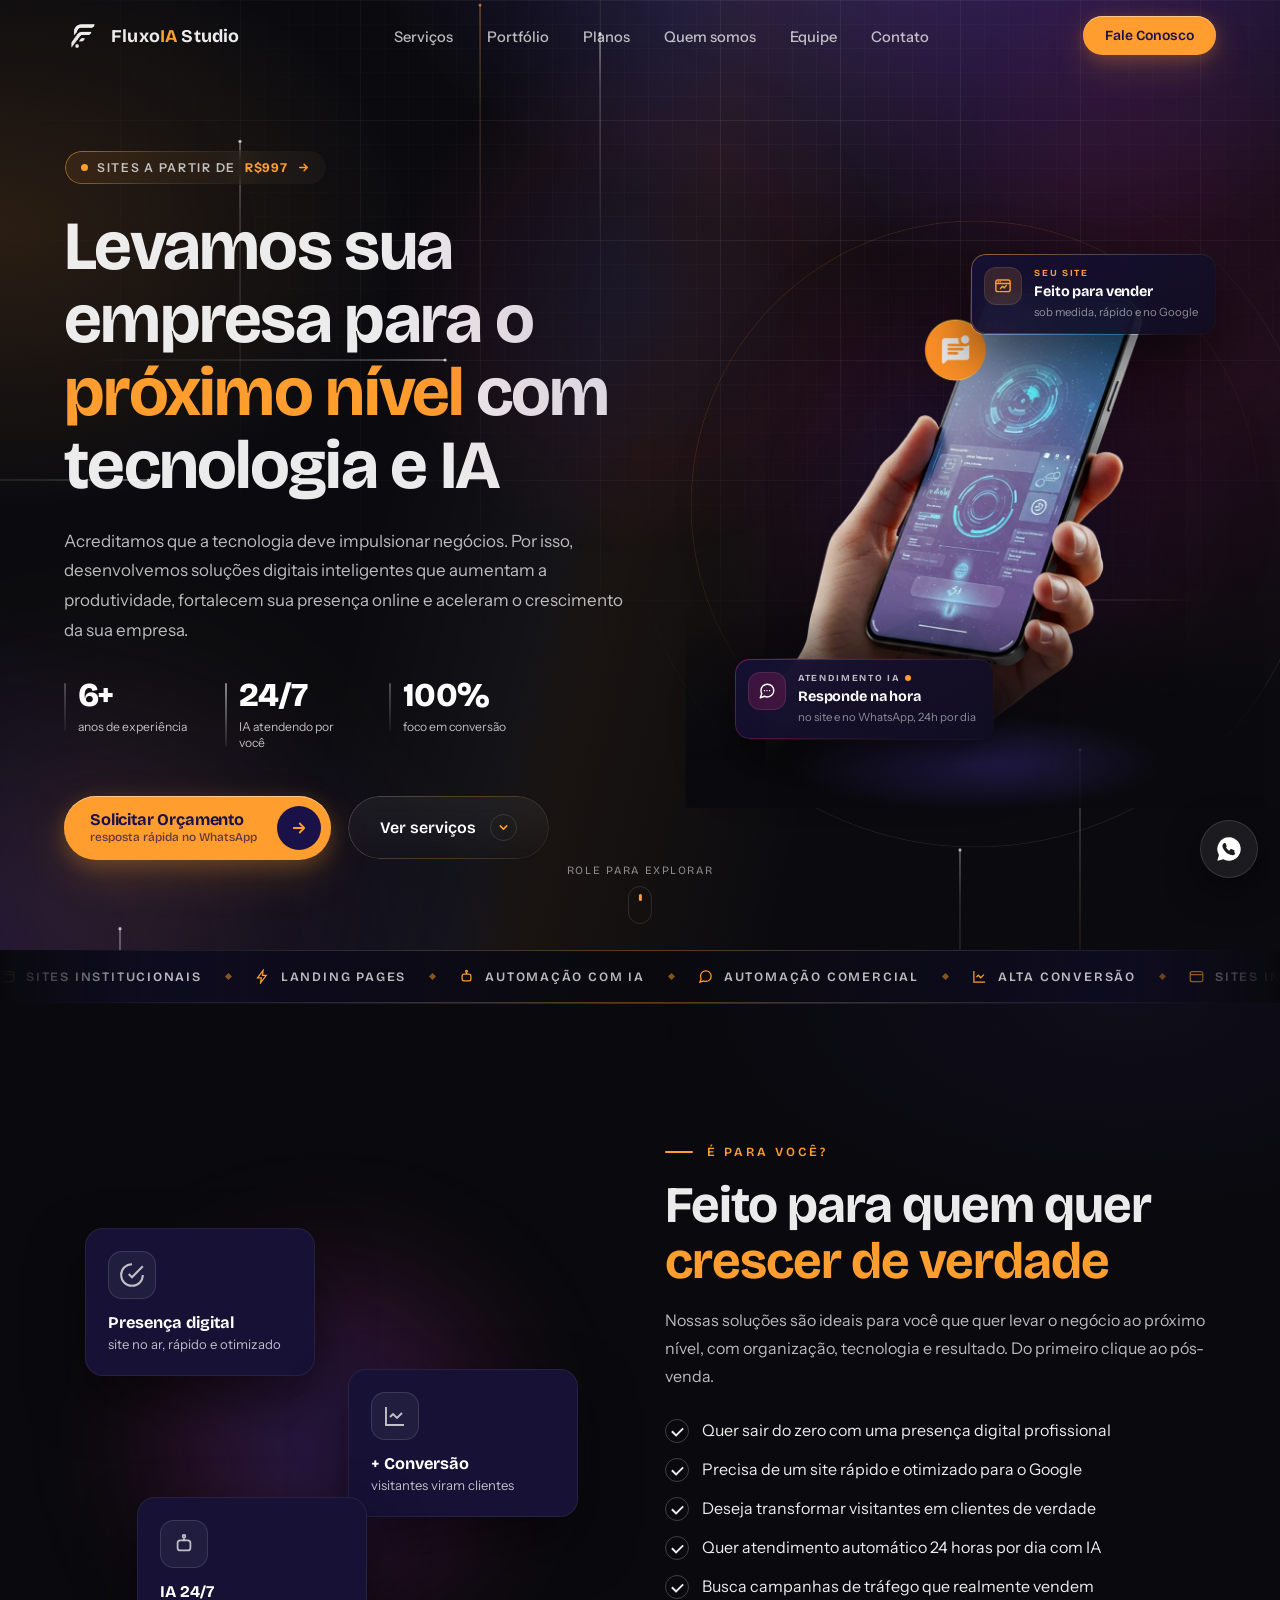
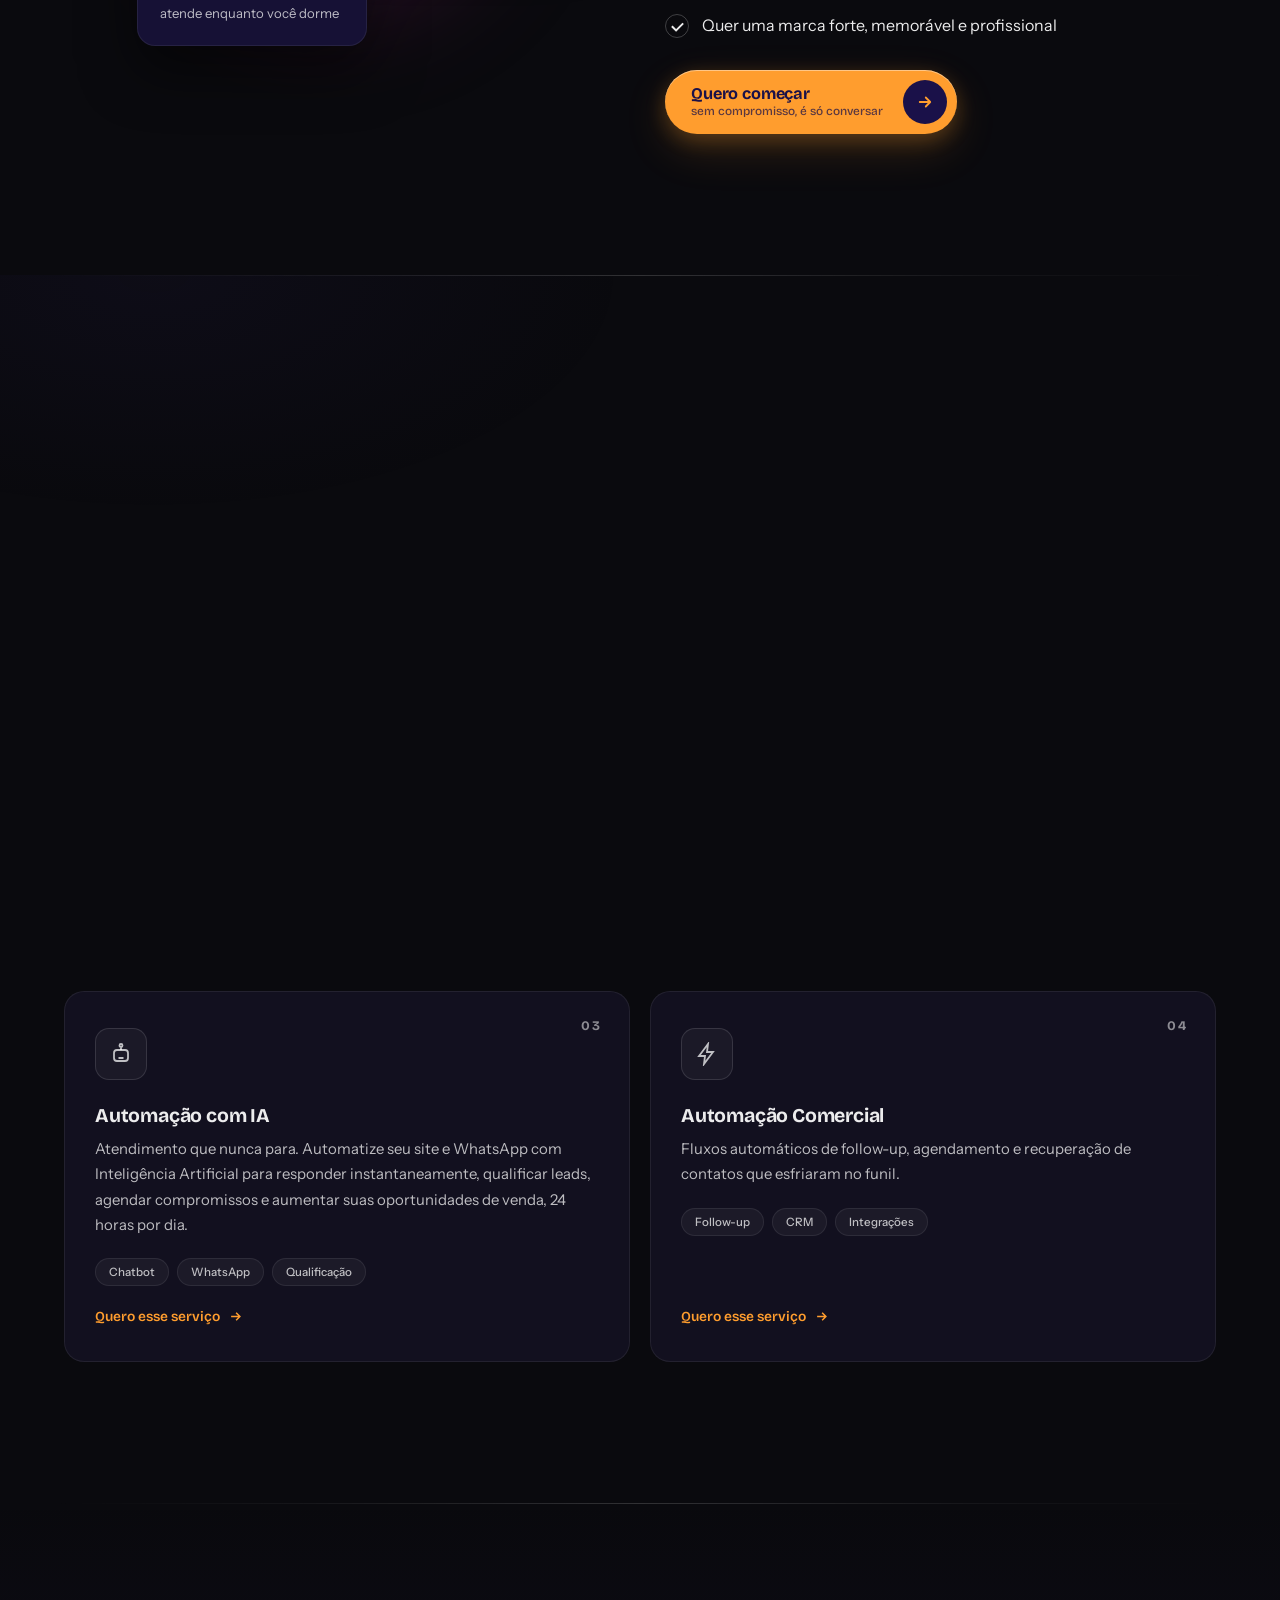
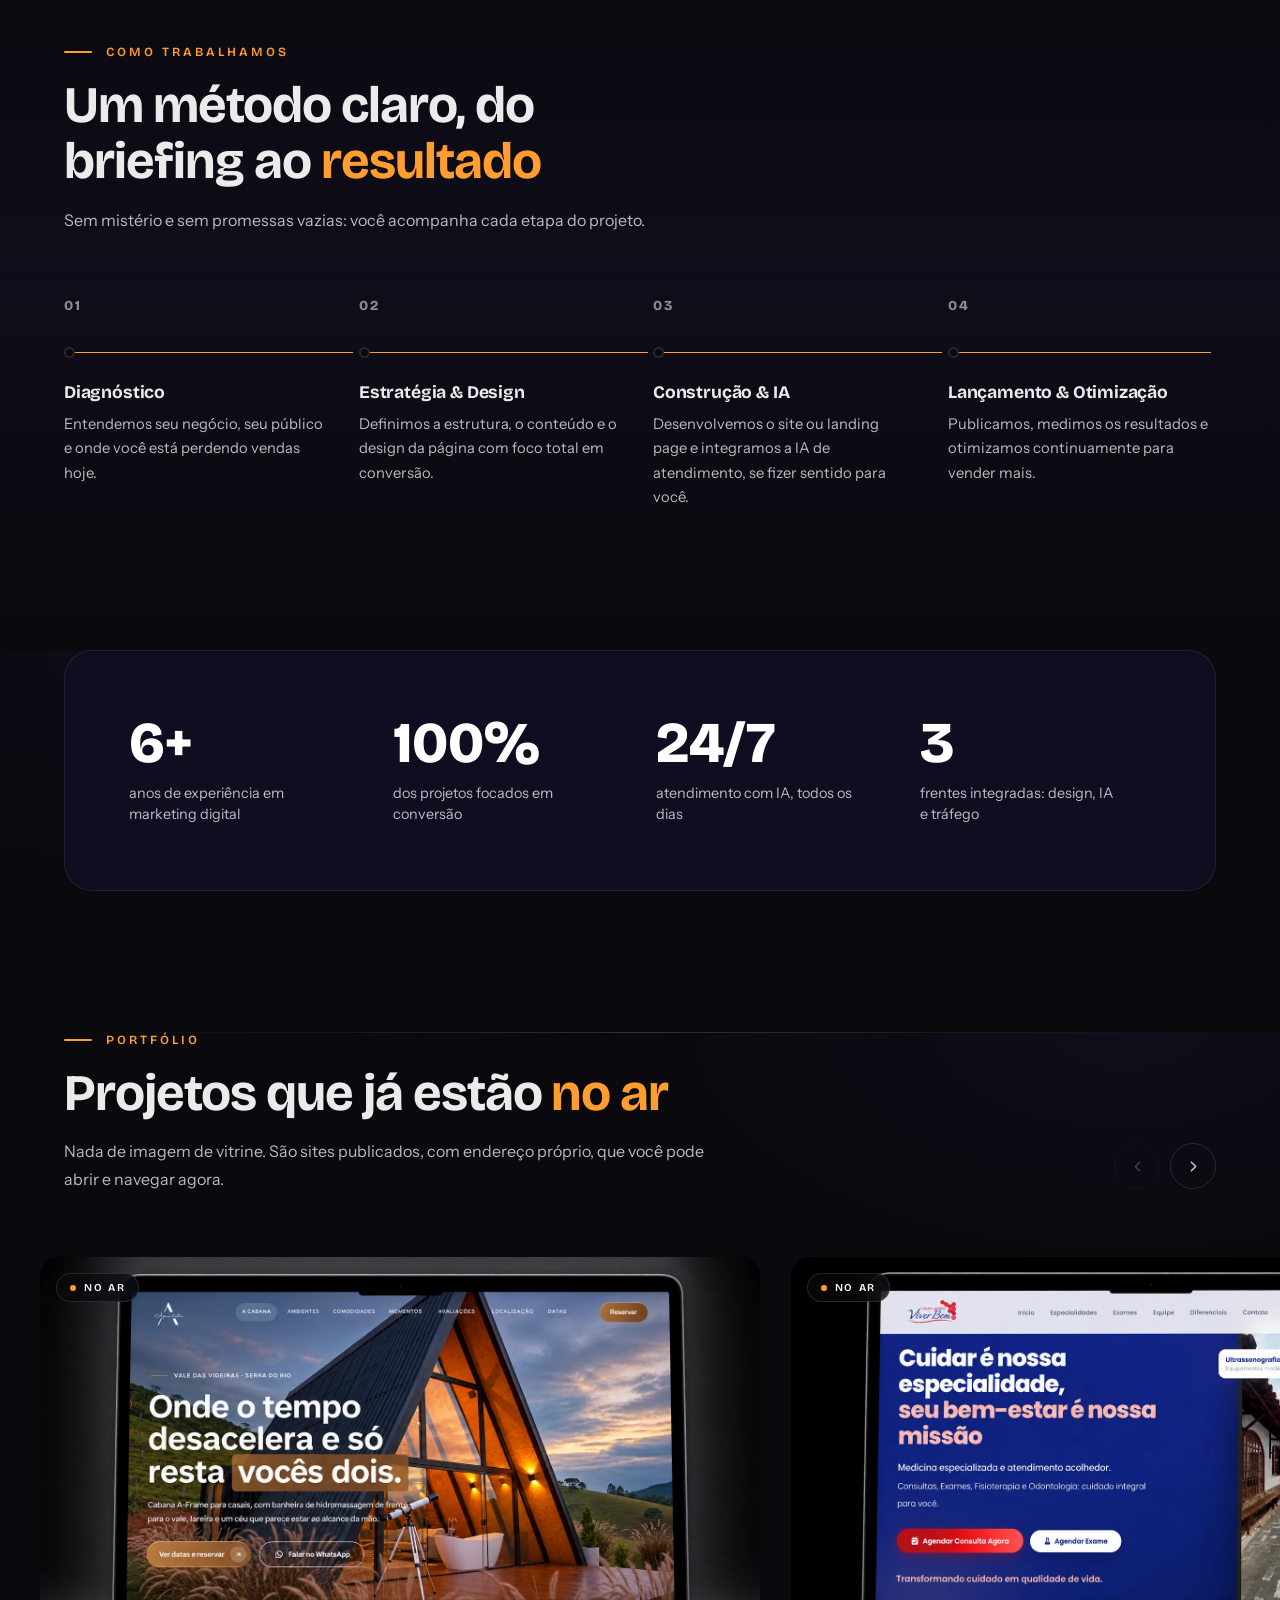
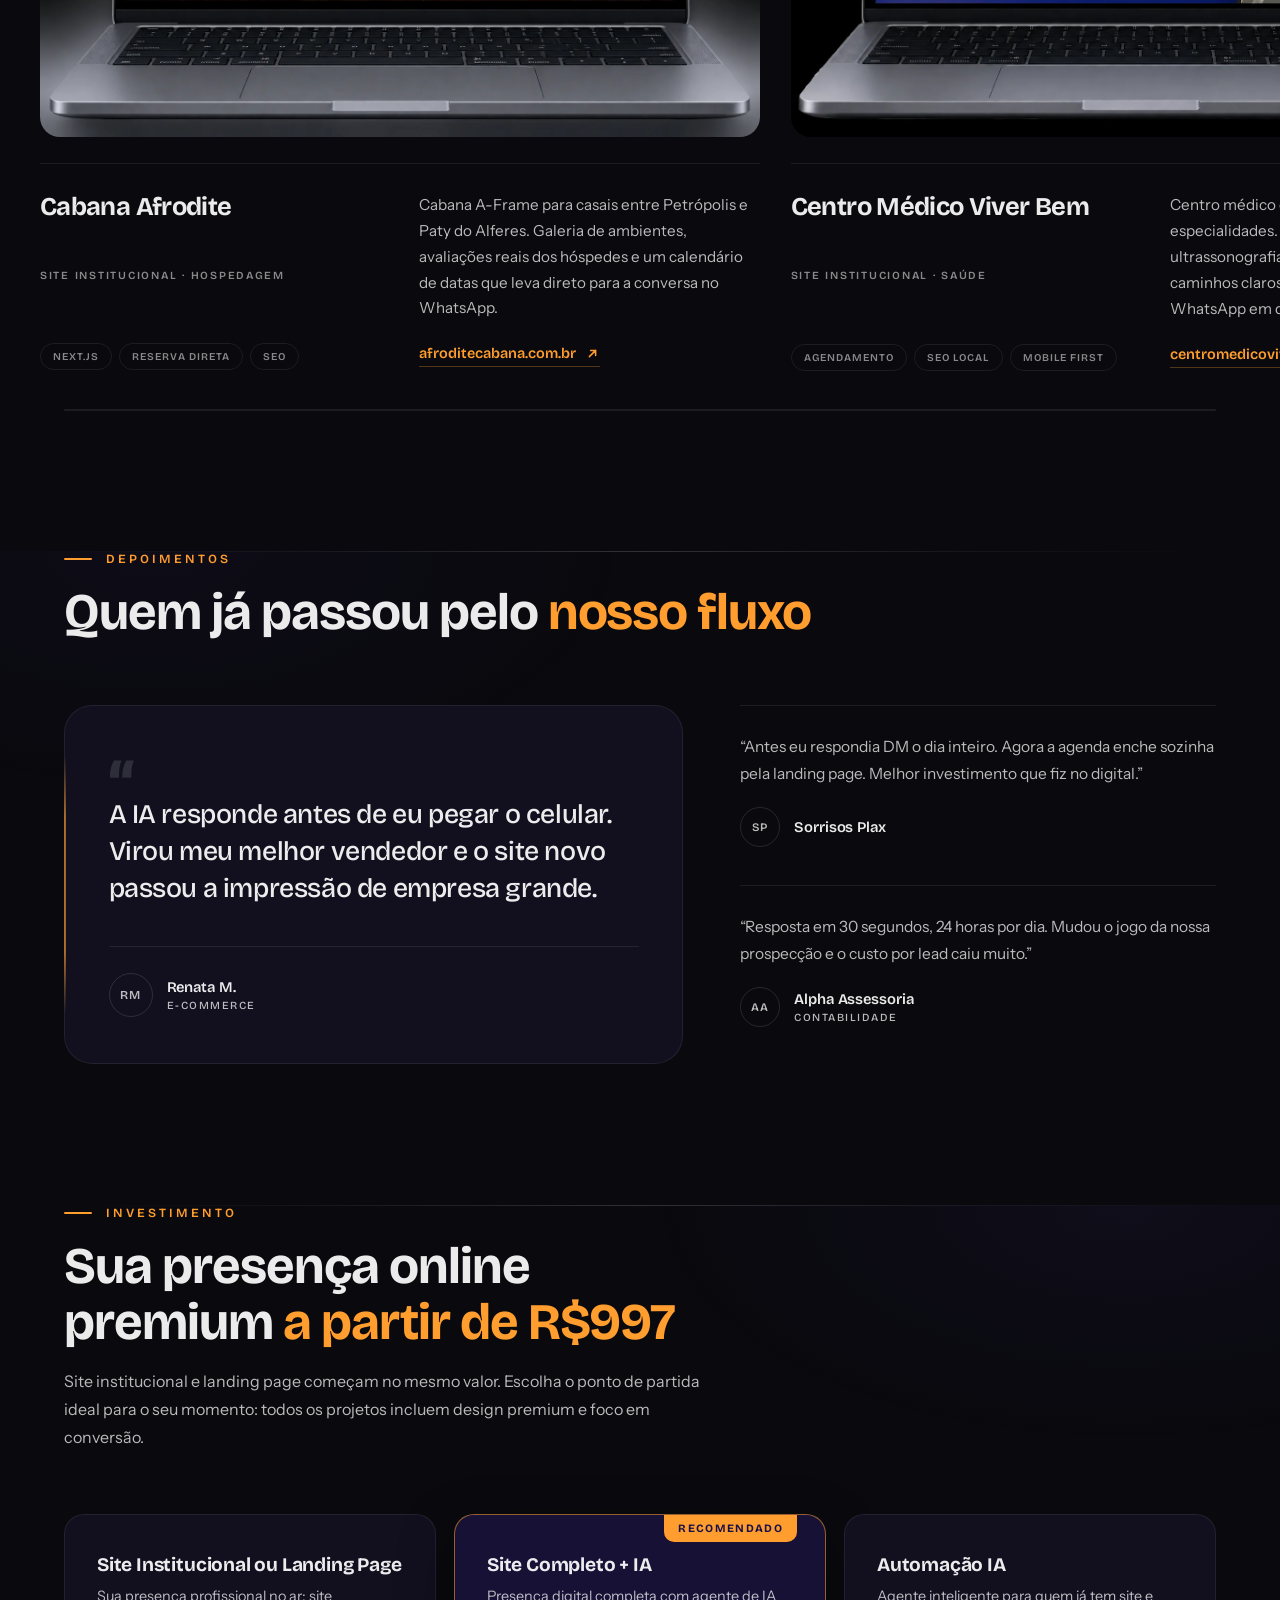
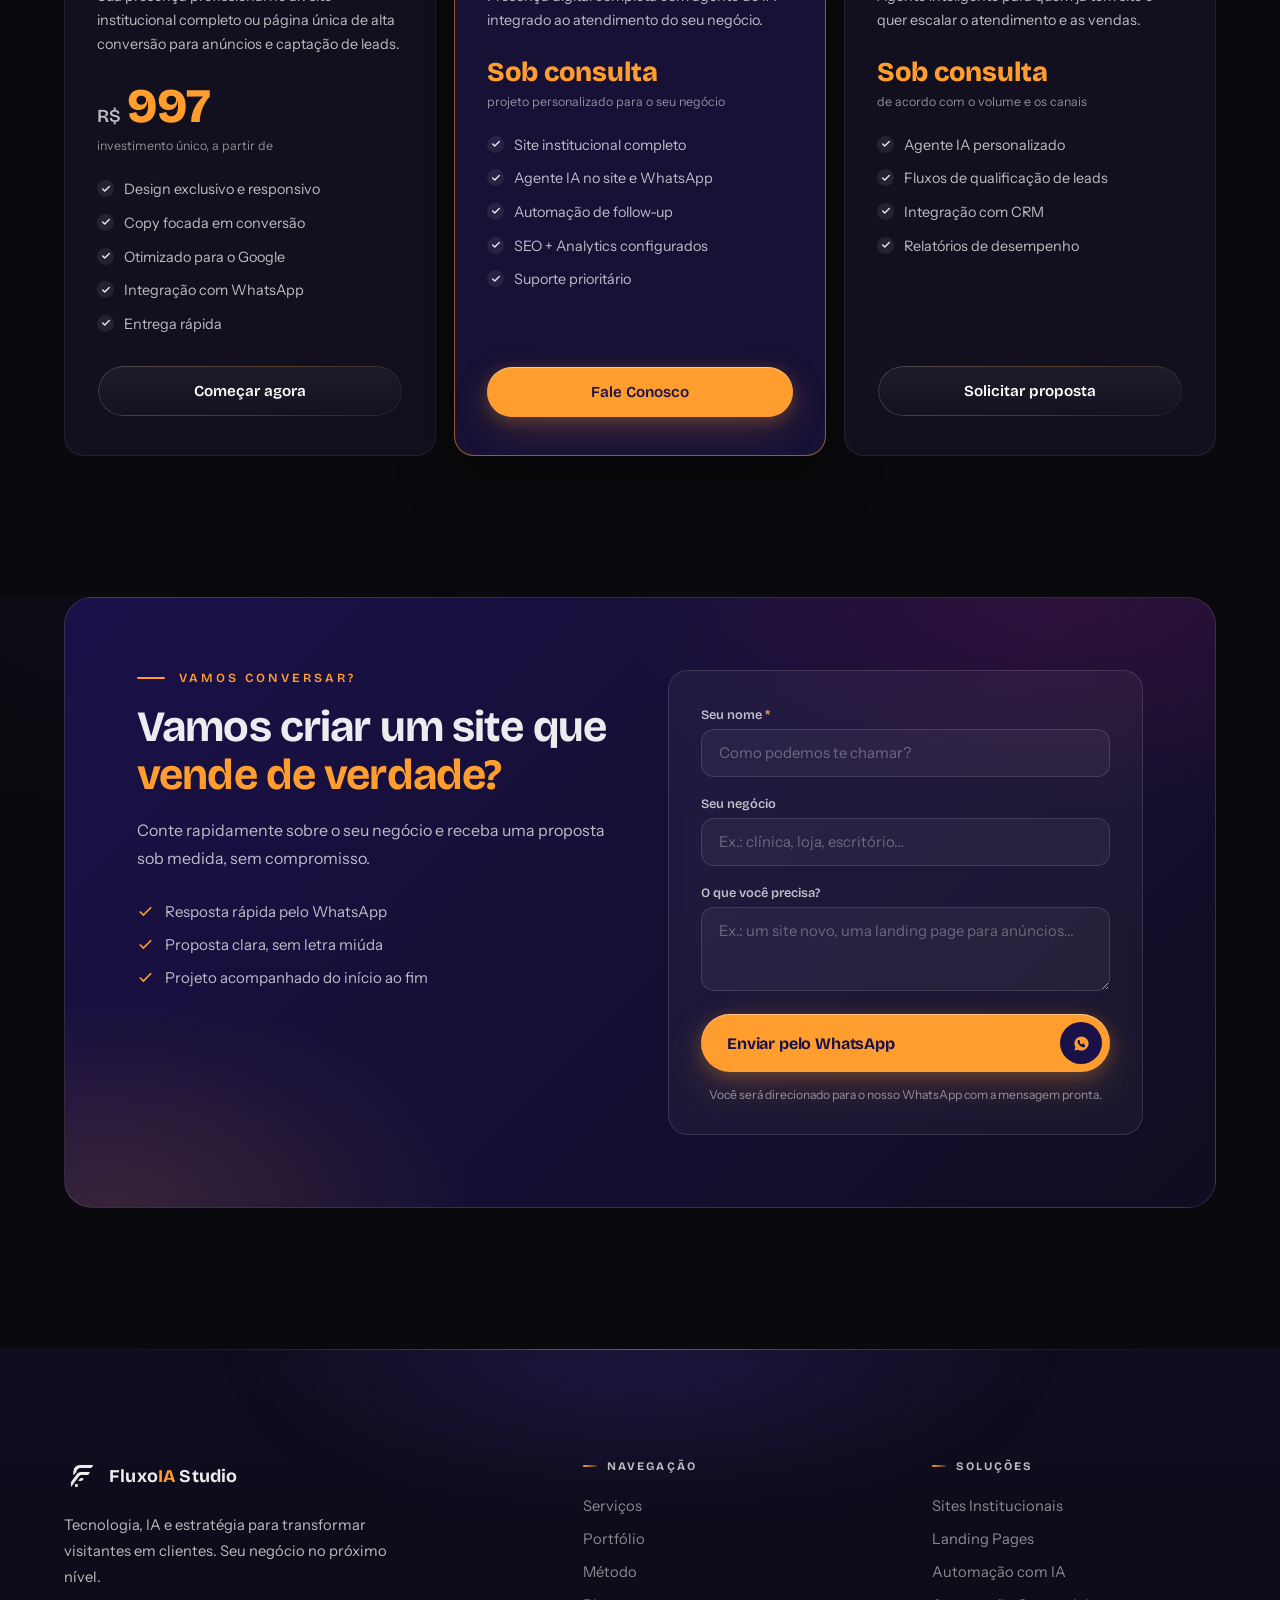
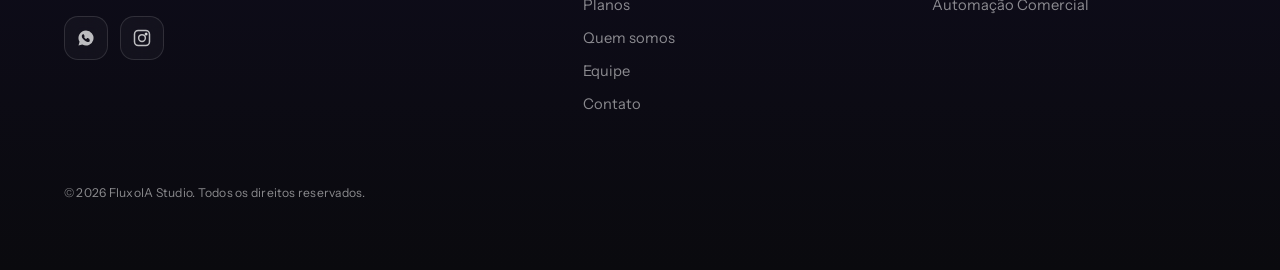
==== index.html @ 06a158e5 "Portfolio vira carrossel arrastavel e ganha o Centro Medico Viver Bem Segundo projeto: - Centro Medi" ====
<!DOCTYPE html>
<html lang="pt-BR">
<head>
<meta charset="UTF-8">
<meta name="viewport" content="width=device-width, initial-scale=1.0">
<title>FluxoIA Studio — Tecnologia e IA para o próximo nível da sua empresa</title>
<meta name="description" content="Criamos sites e landing pages de alta conversão, com IA e estratégia de dados. Transformamos visitantes em clientes.">
<meta name="theme-color" content="#1a1149">
<link rel="icon" type="image/png" href="img/logo-dark.png">
<link rel="preconnect" href="https://fonts.googleapis.com">
<link rel="preconnect" href="https://fonts.gstatic.com" crossorigin>
<link href="https://fonts.googleapis.com/css2?family=Bricolage+Grotesque:opsz,wght@12..96,500;12..96,600;12..96,700;12..96,800&family=Instrument+Sans:wght@400;500;600&display=swap" rel="stylesheet">
<link rel="preload" as="image" href="img/agente-ia.webp" type="image/webp">
<link rel="stylesheet" href="styles.css">
</head>
<body>

<a class="skip-link" href="#conteudo">Pular para o conteúdo</a>
<div id="scrollProgress" aria-hidden="true"></div>
<div id="cursorGlow" aria-hidden="true"></div>

<!-- ============ HEADER ============ -->
<header id="header">
  <div class="header-inner">
    <a class="logo" href="#hero">
      <img src="img/logo-white.png" width="36" height="36" alt="Logo FluxoIA Studio">
      <span>Fluxo<em>IA</em> Studio</span>
    </a>
    <ul class="nav-links" id="navLinks">
      <li><a href="#servicos">Serviços</a></li>
      <li><a href="#portfolio">Portfólio</a></li>
      <li><a href="#planos">Planos</a></li>
      <li><a href="quem-somos">Quem somos</a></li>
      <li><a href="equipe">Equipe</a></li>
      <li><a href="#contato">Contato</a></li>
    </ul>
    <div style="display:flex;gap:12px;align-items:center">
      <a class="btn btn-grad btn-sm header-cta" href="https://wa.me/5524981617338?text=Ol%C3%A1!%20Quero%20falar%20com%20a%20FluxoIA%20Studio." target="_blank" rel="noopener">Fale Conosco</a>
      <button class="hamburger" id="hamburger" aria-label="Abrir menu" aria-expanded="false" aria-controls="navLinks"><span></span><span></span><span></span></button>
    </div>
  </div>
</header>

<main id="conteudo">

<!-- ============ HERO ============ -->
<section id="hero">
  <div class="ambient" aria-hidden="true">
    <div class="blob blob-magenta"></div>
    <div class="blob blob-orange"></div>
  </div>
  <canvas id="techCanvas" aria-hidden="true"></canvas>
  <div class="hero-fx" aria-hidden="true"></div>
  <div class="container hero-grid">
    <div class="hero-copy">
      <span class="hero-badge">
        <span class="dot"></span> Sites a partir de <strong>R$997</strong>
        <svg class="badge-arrow" width="13" height="13" viewBox="0 0 24 24" fill="none" stroke="currentColor" stroke-width="2.6" stroke-linecap="round" stroke-linejoin="round"><path d="M5 12h14M13 6l6 6-6 6"/></svg>
      </span>
      <h1 class="hero-h1">Levamos sua empresa para o <span class="hl">próximo nível</span> com tecnologia e IA</h1>
      <p class="hero-sub">Acreditamos que a tecnologia deve impulsionar negócios. Por isso, desenvolvemos soluções digitais inteligentes que aumentam a produtividade, fortalecem sua presença online e aceleram o crescimento da sua empresa.</p>
      <div class="hero-stats">
        <div class="hstat"><b data-count="6" data-suffix="+">0</b><span>anos de experiência</span></div>
        <div class="hstat"><b data-count="24" data-suffix="/7">0</b><span>IA atendendo por você</span></div>
        <div class="hstat"><b data-count="100" data-suffix="%">0</b><span>foco em conversão</span></div>
      </div>
    </div>
    <div class="hero-ctas">
      <a class="btn btn-grad btn-cta" href="https://wa.me/5524981617338?text=Ol%C3%A1!%20Quero%20solicitar%20um%20or%C3%A7amento%20de%20site%20ou%20landing%20page." target="_blank" rel="noopener">
        <span class="btn-cta-text">
          <b>Solicitar Orçamento</b>
          <small>resposta rápida no WhatsApp</small>
        </span>
        <span class="btn-cta-icon" aria-hidden="true">
          <svg width="18" height="18" viewBox="0 0 24 24" fill="none" stroke="currentColor" stroke-width="2.4" stroke-linecap="round" stroke-linejoin="round"><path d="M5 12h14M13 6l6 6-6 6"/></svg>
        </span>
      </a>
      <a class="btn btn-ghost btn-lg btn-ver" href="#servicos">
        <span>Ver serviços</span>
        <span class="btn-ver-icon" aria-hidden="true">
          <svg width="13" height="13" viewBox="0 0 24 24" fill="none" stroke="currentColor" stroke-width="2.8" stroke-linecap="round" stroke-linejoin="round"><path d="M6 9l6 6 6-6"/></svg>
        </span>
      </a>
    </div>
    <div class="hero-visual reveal">
      <div class="visual-scene" aria-hidden="true">
        <div class="scene-ring"></div>
        <div class="scene-ring scene-ring-2"></div>
        <div class="scene-grid"></div>
        <div class="phone-halo"></div>
      </div>
      <img class="hero-phone" src="img/agente-ia.webp" alt="Agente de IA da FluxoIA no celular" width="860" height="1147" fetchpriority="high">
      <div class="phone-ground" aria-hidden="true"></div>
      <div class="hero-chip chip-1">
        <span class="chip-icon chip-icon--orange">
          <svg width="18" height="18" viewBox="0 0 24 24" fill="none" stroke="currentColor" stroke-width="1.9" stroke-linecap="round" stroke-linejoin="round"><rect x="2.5" y="4" width="19" height="15.5" rx="2.6"/><path d="M2.5 8.6h19M5.6 6.3h.01M8.2 6.3h.01"/><path d="M8.6 15.4l2.8-3 2.3 2.1 2.7-3.3"/></svg>
        </span>
        <span class="chip-copy">
          <em class="chip-kicker">Seu site</em>
          <b>Feito para vender</b>
          <small>sob medida, rápido e no Google</small>
        </span>
      </div>
      <div class="hero-chip chip-2">
        <span class="chip-icon chip-icon--magenta">
          <svg width="18" height="18" viewBox="0 0 24 24" fill="none" stroke="currentColor" stroke-width="1.9" stroke-linecap="round" stroke-linejoin="round"><path d="M21 11.5a8.4 8.4 0 0 1-8.5 8.4 8.6 8.6 0 0 1-3.9-.9L3 21l2-5.4a8.3 8.3 0 0 1-1-4A8.4 8.4 0 0 1 12.5 3a8.4 8.4 0 0 1 8.5 8.5z"/><path d="M8.6 11.5h.01M12 11.5h.01M15.4 11.5h.01"/></svg>
        </span>
        <span class="chip-copy">
          <em class="chip-kicker">Atendimento IA<i class="chip-live" aria-hidden="true"></i></em>
          <b>Responde na hora</b>
          <small>no site e no WhatsApp, 24h por dia</small>
        </span>
      </div>
    </div>
  </div>
  <a class="hero-scroll" href="#servicos" aria-label="Rolar para os serviços">
    <span>Role para explorar</span>
    <span class="scroll-mouse"><span class="scroll-wheel"></span></span>
  </a>
</section>

<!-- ============ TICKER ============ -->
<div class="ticker" aria-hidden="true">
  <div class="ticker-track">
    <span class="ticker-group">
      <span class="ticker-item"><svg width="15" height="15" viewBox="0 0 24 24" fill="none" stroke="currentColor" stroke-width="2"><rect x="2" y="4" width="20" height="16" rx="3"/><path d="M2 9h20"/></svg>Sites Institucionais</span>
      <span class="ticker-item"><svg width="15" height="15" viewBox="0 0 24 24" fill="none" stroke="currentColor" stroke-width="2"><path d="M13 2 4 14h6l-1 8 9-12h-6l1-8z"/></svg>Landing Pages</span>
      <span class="ticker-item"><svg width="15" height="15" viewBox="0 0 24 24" fill="none" stroke="currentColor" stroke-width="2"><rect x="5" y="8" width="14" height="11" rx="3"/><path d="M12 8V5M12 5a1.5 1.5 0 1 0 0-3 1.5 1.5 0 0 0 0 3zM9 13h.01M15 13h.01"/></svg>Automação com IA</span>
      <span class="ticker-item"><svg width="15" height="15" viewBox="0 0 24 24" fill="none" stroke="currentColor" stroke-width="2"><path d="M21 11.5a8.4 8.4 0 0 1-8.5 8.4 8.6 8.6 0 0 1-3.9-.9L3 21l2-5.4a8.3 8.3 0 0 1-1-4A8.4 8.4 0 0 1 12.5 3a8.4 8.4 0 0 1 8.5 8.5z"/></svg>Automação Comercial</span>
      <span class="ticker-item"><svg width="15" height="15" viewBox="0 0 24 24" fill="none" stroke="currentColor" stroke-width="2"><path d="M3 3v18h18"/><path d="m19 9-5 5-4-4-3 3"/></svg>Alta Conversão</span>
    </span>
    <span class="ticker-group">
      <span class="ticker-item"><svg width="15" height="15" viewBox="0 0 24 24" fill="none" stroke="currentColor" stroke-width="2"><rect x="2" y="4" width="20" height="16" rx="3"/><path d="M2 9h20"/></svg>Sites Institucionais</span>
      <span class="ticker-item"><svg width="15" height="15" viewBox="0 0 24 24" fill="none" stroke="currentColor" stroke-width="2"><path d="M13 2 4 14h6l-1 8 9-12h-6l1-8z"/></svg>Landing Pages</span>
      <span class="ticker-item"><svg width="15" height="15" viewBox="0 0 24 24" fill="none" stroke="currentColor" stroke-width="2"><rect x="5" y="8" width="14" height="11" rx="3"/><path d="M12 8V5M12 5a1.5 1.5 0 1 0 0-3 1.5 1.5 0 0 0 0 3zM9 13h.01M15 13h.01"/></svg>Automação com IA</span>
      <span class="ticker-item"><svg width="15" height="15" viewBox="0 0 24 24" fill="none" stroke="currentColor" stroke-width="2"><path d="M21 11.5a8.4 8.4 0 0 1-8.5 8.4 8.6 8.6 0 0 1-3.9-.9L3 21l2-5.4a8.3 8.3 0 0 1-1-4A8.4 8.4 0 0 1 12.5 3a8.4 8.4 0 0 1 8.5 8.5z"/></svg>Automação Comercial</span>
      <span class="ticker-item"><svg width="15" height="15" viewBox="0 0 24 24" fill="none" stroke="currentColor" stroke-width="2"><path d="M3 3v18h18"/><path d="m19 9-5 5-4-4-3 3"/></svg>Alta Conversão</span>
    </span>
  </div>
</div>

<!-- ============ É PARA VOCÊ ============ -->
<section id="para-quem" class="section">
  <div class="container quem-grid">
    <div class="quem-visual reveal" aria-hidden="true">
      <div class="quem-glow"></div>
      <div class="qcard qcard-a">
        <div class="qcard-icon glow-o">
          <svg width="26" height="26" viewBox="0 0 24 24" fill="none" stroke="currentColor" stroke-width="1.9"><path d="M22 12A10 10 0 1 1 12 2"/><path d="M22 4 12 14.01l-3-3"/></svg>
        </div>
        <b>Presença digital</b>
        <span>site no ar, rápido e otimizado</span>
      </div>
      <div class="qcard qcard-b">
        <div class="qcard-icon glow-m">
          <svg width="24" height="24" viewBox="0 0 24 24" fill="none" stroke="currentColor" stroke-width="1.9"><path d="M3 3v18h18"/><path d="m19 9-5 5-4-4-3 3"/></svg>
        </div>
        <b>+ Conversão</b>
        <span>visitantes viram clientes</span>
      </div>
      <div class="qcard qcard-c">
        <div class="qcard-icon glow-v">
          <svg width="22" height="22" viewBox="0 0 24 24" fill="none" stroke="currentColor" stroke-width="1.9"><rect x="5" y="8" width="14" height="11" rx="3"/><path d="M12 8V5M12 5a1.5 1.5 0 1 0 0-3 1.5 1.5 0 0 0 0 3z"/></svg>
        </div>
        <b>IA 24/7</b>
        <span>atende enquanto você dorme</span>
      </div>
    </div>

    <div class="quem-content reveal">
      <div class="kicker">É para você?</div>
      <h2 class="section-title">Feito para quem quer <span class="hl">crescer de verdade</span></h2>
      <p class="section-sub">Nossas soluções são ideais para você que quer levar o negócio ao próximo nível, com organização, tecnologia e resultado. Do primeiro clique ao pós-venda.</p>
      <ul class="check-list">
        <li><span class="chk"></span>Quer sair do zero com uma presença digital profissional</li>
        <li><span class="chk"></span>Precisa de um site rápido e otimizado para o Google</li>
        <li><span class="chk"></span>Deseja transformar visitantes em clientes de verdade</li>
        <li><span class="chk"></span>Quer atendimento automático 24 horas por dia com IA</li>
        <li><span class="chk"></span>Busca campanhas de tráfego que realmente vendem</li>
        <li><span class="chk"></span>Quer uma marca forte, memorável e profissional</li>
      </ul>
      <a class="btn btn-grad btn-cta" href="https://wa.me/5524981617338?text=Ol%C3%A1!%20Quero%20levar%20meu%20neg%C3%B3cio%20para%20o%20pr%C3%B3ximo%20n%C3%ADvel." target="_blank" rel="noopener">
        <span class="btn-cta-text">
          <b>Quero começar</b>
          <small>sem compromisso, é só conversar</small>
        </span>
        <span class="btn-cta-icon" aria-hidden="true">
          <svg width="18" height="18" viewBox="0 0 24 24" fill="none" stroke="currentColor" stroke-width="2.4" stroke-linecap="round" stroke-linejoin="round"><path d="M5 12h14M13 6l6 6-6 6"/></svg>
        </span>
      </a>
    </div>
  </div>
</section>

<!-- ============ SERVIÇOS ============ -->
<section id="servicos" class="section">
  <div class="container">
    <div class="section-head head-row reveal">
      <div>
        <div class="kicker">O que fazemos</div>
        <h2 class="section-title">Serviços pensados para <span class="hl">vender mais</span></h2>
      </div>
      <a class="btn btn-ghost" href="https://wa.me/5524981617338?text=Ol%C3%A1!%20Quero%20um%20or%C3%A7amento." target="_blank" rel="noopener">Solicite seu orçamento</a>
    </div>
    <div class="services-grid">
      <div class="service-card reveal">
        <span class="service-num">01</span>
        <div class="service-icon">
          <svg width="24" height="24" viewBox="0 0 24 24" fill="none" stroke="currentColor" stroke-width="1.8"><rect x="2" y="4" width="20" height="16" rx="3"/><path d="M2 9h20M6 6.5h.01"/></svg>
        </div>
        <h3>Sites Institucionais</h3>
        <p>Transforme visitantes em clientes com um site de alta performance, desenvolvido para transmitir autoridade, gerar confiança e totalmente otimizado para o Google.</p>
        <div class="service-tags"><span>Design sob medida</span><span>SEO</span><span>Mobile first</span></div>
        <a class="service-cta" href="https://wa.me/5524981617338?text=Ol%C3%A1!%20Quero%20um%20site%20institucional." target="_blank" rel="noopener">Quero esse serviço <svg width="15" height="15" viewBox="0 0 24 24" fill="none" stroke="currentColor" stroke-width="2.4"><path d="M5 12h14M13 6l6 6-6 6"/></svg></a>
      </div>
      <div class="service-card reveal reveal-d1">
        <span class="service-num">02</span>
        <div class="service-icon">
          <svg width="24" height="24" viewBox="0 0 24 24" fill="none" stroke="currentColor" stroke-width="1.8"><path d="M4.5 16.5 3 21l4.5-1.5M14 4l6 6M9 15l-4.5 4.5M14 4l-9 9 5 5 9-9a3.5 3.5 0 0 0-5-5z"/></svg>
        </div>
        <h3>Landing Pages</h3>
        <p>Páginas estrategicamente desenvolvidas para um único objetivo: converter. Perfeitas para campanhas de tráfego pago, lançamentos, captação de leads e aumento das vendas.</p>
        <div class="service-tags"><span>Alta conversão</span><span>Copy persuasiva</span><span>Entrega rápida</span></div>
        <a class="service-cta" href="https://wa.me/5524981617338?text=Ol%C3%A1!%20Quero%20uma%20landing%20page." target="_blank" rel="noopener">Quero esse serviço <svg width="15" height="15" viewBox="0 0 24 24" fill="none" stroke="currentColor" stroke-width="2.4"><path d="M5 12h14M13 6l6 6-6 6"/></svg></a>
      </div>
      <div class="service-card reveal reveal-d2">
        <span class="service-num">03</span>
        <div class="service-icon">
          <svg width="24" height="24" viewBox="0 0 24 24" fill="none" stroke="currentColor" stroke-width="1.8"><rect x="5" y="8" width="14" height="11" rx="3"/><path d="M12 8V5M12 5a1.5 1.5 0 1 0 0-3 1.5 1.5 0 0 0 0 3zM9 13h.01M15 13h.01M9.5 16h5"/></svg>
        </div>
        <h3>Automação com IA</h3>
        <p>Atendimento que nunca para. Automatize seu site e WhatsApp com Inteligência Artificial para responder instantaneamente, qualificar leads, agendar compromissos e aumentar suas oportunidades de venda, 24 horas por dia.</p>
        <div class="service-tags"><span>Chatbot</span><span>WhatsApp</span><span>Qualificação</span></div>
        <a class="service-cta" href="https://wa.me/5524981617338?text=Ol%C3%A1!%20Quero%20automa%C3%A7%C3%A3o%20com%20IA." target="_blank" rel="noopener">Quero esse serviço <svg width="15" height="15" viewBox="0 0 24 24" fill="none" stroke="currentColor" stroke-width="2.4"><path d="M5 12h14M13 6l6 6-6 6"/></svg></a>
      </div>
      <div class="service-card reveal">
        <span class="service-num">04</span>
        <div class="service-icon">
          <svg width="24" height="24" viewBox="0 0 24 24" fill="none" stroke="currentColor" stroke-width="1.8"><path d="M13 2 4 14h6l-1 8 9-12h-6l1-8z"/></svg>
        </div>
        <h3>Automação Comercial</h3>
        <p>Fluxos automáticos de follow-up, agendamento e recuperação de contatos que esfriaram no funil.</p>
        <div class="service-tags"><span>Follow-up</span><span>CRM</span><span>Integrações</span></div>
        <a class="service-cta" href="https://wa.me/5524981617338?text=Ol%C3%A1!%20Quero%20automa%C3%A7%C3%A3o%20comercial." target="_blank" rel="noopener">Quero esse serviço <svg width="15" height="15" viewBox="0 0 24 24" fill="none" stroke="currentColor" stroke-width="2.4"><path d="M5 12h14M13 6l6 6-6 6"/></svg></a>
      </div>
    </div>
  </div>
</section>

<!-- ============ MÉTODO ============ -->
<section id="metodo" class="section">
  <div class="container">
    <div class="section-head metodo-head reveal">
      <div class="kicker">Como trabalhamos</div>
      <h2 class="section-title">Um método claro, do briefing ao <span class="hl">resultado</span></h2>
      <p class="section-sub">Sem mistério e sem promessas vazias: você acompanha cada etapa do projeto.</p>
    </div>
    <ol class="steps">
      <li class="step reveal">
        <div class="step-head">
          <span class="step-num">01</span>
          <span class="step-dot" aria-hidden="true"></span>
        </div>
        <div class="step-body">
          <h4>Diagnóstico</h4>
          <p>Entendemos seu negócio, seu público e onde você está perdendo vendas hoje.</p>
        </div>
      </li>
      <li class="step reveal reveal-d1">
        <div class="step-head">
          <span class="step-num">02</span>
          <span class="step-dot" aria-hidden="true"></span>
        </div>
        <div class="step-body">
          <h4>Estratégia &amp; Design</h4>
          <p>Definimos a estrutura, o conteúdo e o design da página com foco total em conversão.</p>
        </div>
      </li>
      <li class="step reveal reveal-d2">
        <div class="step-head">
          <span class="step-num">03</span>
          <span class="step-dot" aria-hidden="true"></span>
        </div>
        <div class="step-body">
          <h4>Construção &amp; IA</h4>
          <p>Desenvolvemos o site ou landing page e integramos a IA de atendimento, se fizer sentido para você.</p>
        </div>
      </li>
      <li class="step reveal reveal-d3">
        <div class="step-head">
          <span class="step-num">04</span>
          <span class="step-dot" aria-hidden="true"></span>
        </div>
        <div class="step-body">
          <h4>Lançamento &amp; Otimização</h4>
          <p>Publicamos, medimos os resultados e otimizamos continuamente para vender mais.</p>
        </div>
      </li>
    </ol>
  </div>
</section>

<!-- ============ NÚMEROS ============ -->
<section class="section" style="padding-top:0">
  <div class="container">
    <div class="numbers reveal">
      <div class="number"><b data-count="6" data-suffix="+">0</b><span>anos de experiência em marketing digital</span></div>
      <div class="number"><b data-count="100" data-suffix="%">0</b><span>dos projetos focados em conversão</span></div>
      <div class="number"><b data-count="24" data-suffix="/7">0</b><span>atendimento com IA, todos os dias</span></div>
      <div class="number"><b data-count="3">0</b><span>frentes integradas: design, IA e tráfego</span></div>
    </div>
  </div>
</section>

<!-- ============ PORTFÓLIO ============ -->
<section id="portfolio" class="section" style="padding-top:0">
  <div class="container">
    <div class="section-head work-head reveal">
      <div>
        <div class="kicker">Portfólio</div>
        <h2 class="section-title">Projetos que já estão <span class="hl">no ar</span></h2>
        <p class="section-sub">Nada de imagem de vitrine. São sites publicados, com endereço próprio, que você pode abrir e navegar agora.</p>
      </div>
      <div class="work-ctrl">
        <button class="work-btn" type="button" data-dir="-1" aria-label="Projeto anterior">
          <svg width="17" height="17" viewBox="0 0 24 24" fill="none" stroke="currentColor" stroke-width="2.4" stroke-linecap="round" stroke-linejoin="round"><path d="M15 6l-6 6 6 6"/></svg>
        </button>
        <button class="work-btn" type="button" data-dir="1" aria-label="Próximo projeto">
          <svg width="17" height="17" viewBox="0 0 24 24" fill="none" stroke="currentColor" stroke-width="2.4" stroke-linecap="round" stroke-linejoin="round"><path d="M9 6l6 6-6 6"/></svg>
        </button>
      </div>
    </div>
  </div>

  <div class="work-rail" id="workRail" tabindex="0" role="region" aria-label="Projetos, arraste para o lado">
    <div class="work-track">

      <article class="work">
        <a class="work-shot" href="https://afroditecabana.com.br/" target="_blank" rel="noopener" aria-label="Abrir o site da Cabana Afrodite em uma nova aba">
          <img src="img/portfolio/cabana-afrodite.webp" alt="Site da Cabana Afrodite aberto na tela de um notebook" loading="lazy" width="1536" height="1024" draggable="false">
          <span class="work-live"><i aria-hidden="true"></i>No ar</span>
        </a>
        <div class="work-info">
          <h3>Cabana Afrodite</h3>
          <span class="work-tipo">Site institucional &middot; Hospedagem</span>
          <p>Cabana A-Frame para casais entre Petrópolis e Paty do Alferes. Galeria de ambientes, avaliações reais dos hóspedes e um calendário de datas que leva direto para a conversa no WhatsApp.</p>
          <ul class="work-tags"><li>Next.js</li><li>Reserva direta</li><li>SEO</li></ul>
          <a class="work-cta" href="https://afroditecabana.com.br/" target="_blank" rel="noopener">
            afroditecabana.com.br
            <svg width="15" height="15" viewBox="0 0 24 24" fill="none" stroke="currentColor" stroke-width="2.4" stroke-linecap="round" stroke-linejoin="round" aria-hidden="true"><path d="M7 17 17 7M9 7h8v8"/></svg>
          </a>
        </div>
      </article>

      <article class="work">
        <a class="work-shot" href="https://www.centromedicoviverbem.com.br/" target="_blank" rel="noopener" aria-label="Abrir o site do Centro Médico Viver Bem em uma nova aba">
          <img src="img/portfolio/viver-bem.webp" alt="Site do Centro Médico Viver Bem aberto na tela de um notebook" loading="lazy" width="1535" height="1024" draggable="false">
          <span class="work-live"><i aria-hidden="true"></i>No ar</span>
        </a>
        <div class="work-info">
          <h3>Centro Médico Viver Bem</h3>
          <span class="work-tipo">Site institucional &middot; Saúde</span>
          <p>Centro médico em Petrópolis com mais de 20 especialidades. O site organiza consultas, ultrassonografias e exames laboratoriais em caminhos claros, com agendamento pelo WhatsApp em qualquer ponto da página.</p>
          <ul class="work-tags"><li>Agendamento</li><li>SEO local</li><li>Mobile first</li></ul>
          <a class="work-cta" href="https://www.centromedicoviverbem.com.br/" target="_blank" rel="noopener">
            centromedicoviverbem.com.br
            <svg width="15" height="15" viewBox="0 0 24 24" fill="none" stroke="currentColor" stroke-width="2.4" stroke-linecap="round" stroke-linejoin="round" aria-hidden="true"><path d="M7 17 17 7M9 7h8v8"/></svg>
          </a>
        </div>
      </article>

    </div>
  </div>

  <div class="container">
    <div class="work-barra reveal" aria-hidden="true"><span id="workProgresso"></span></div>
  </div>
</section>

<!-- ============ DEPOIMENTOS ============ -->
<section id="depoimentos" class="section" style="padding-top:0">
  <div class="container">
    <div class="section-head reveal">
      <div class="kicker">Depoimentos</div>
      <h2 class="section-title">Quem já passou pelo <span class="hl">nosso fluxo</span></h2>
    </div>

    <div class="quotes-grid">

      <!-- depoimento em destaque -->
      <figure class="quote-card quote-lead reveal">
        <span class="quote-mark" aria-hidden="true">&ldquo;</span>
        <blockquote class="quote-text">
          <p>A IA responde antes de eu pegar o celular. Virou meu melhor vendedor e o site novo passou a impressão de empresa grande.</p>
        </blockquote>
        <figcaption class="quote-author">
          <span class="quote-avatar" aria-hidden="true">RM</span>
          <span class="quote-id">
            <b>Renata M.</b>
            <span class="quote-role">E-commerce</span>
          </span>
        </figcaption>
      </figure>

      <!-- depoimentos secundários -->
      <div class="quotes-aside">
        <figure class="quote-card quote-sm reveal reveal-d1">
          <blockquote class="quote-text">
            <p>&ldquo;Antes eu respondia DM o dia inteiro. Agora a agenda enche sozinha pela landing page. Melhor investimento que fiz no digital.&rdquo;</p>
          </blockquote>
          <figcaption class="quote-author">
            <span class="quote-avatar" aria-hidden="true">SP</span>
            <span class="quote-id">
              <b>Sorrisos Plax</b>
            </span>
          </figcaption>
        </figure>

        <figure class="quote-card quote-sm reveal reveal-d2">
          <blockquote class="quote-text">
            <p>&ldquo;Resposta em 30 segundos, 24 horas por dia. Mudou o jogo da nossa prospecção e o custo por lead caiu muito.&rdquo;</p>
          </blockquote>
          <figcaption class="quote-author">
            <span class="quote-avatar" aria-hidden="true">AA</span>
            <span class="quote-id">
              <b>Alpha Assessoria</b>
              <span class="quote-role">Contabilidade</span>
            </span>
          </figcaption>
        </figure>
      </div>

    </div>
  </div>
</section>

<!-- ============ PLANOS ============ -->
<section id="planos" class="section" style="padding-top:0">
  <div class="container">
    <div class="section-head reveal">
      <div class="kicker">Investimento</div>
      <h2 class="section-title">Sua presença online premium <span class="hl">a partir de R$997</span></h2>
      <p class="section-sub">Site institucional e landing page começam no mesmo valor. Escolha o ponto de partida ideal para o seu momento: todos os projetos incluem design premium e foco em conversão.</p>
    </div>
    <div class="pricing-grid">
      <article class="price-card reveal">
        <h3>Site Institucional ou Landing Page</h3>
        <p class="price-desc">Sua presença profissional no ar: site institucional completo ou página única de alta conversão para anúncios e captação de leads.</p>
        <div class="price-value"><span class="currency">R$</span>997</div>
        <span class="price-note">investimento único, a partir de</span>
        <ul class="price-list">
          <li>Design exclusivo e responsivo</li>
          <li>Copy focada em conversão</li>
          <li>Otimizado para o Google</li>
          <li>Integração com WhatsApp</li>
          <li>Entrega rápida</li>
        </ul>
        <a class="btn btn-ghost" href="https://wa.me/5524981617338?text=Ol%C3%A1!%20Quero%20um%20site%20ou%20landing%20page%20a%20partir%20de%20R%24997." target="_blank" rel="noopener">Começar agora</a>
      </article>

      <article class="price-card price-card--featured reveal reveal-d1">
        <span class="featured-tag">Recomendado</span>
        <h3>Site Completo + IA</h3>
        <p class="price-desc">Presença digital completa com agente de IA integrado ao atendimento do seu negócio.</p>
        <div class="price-value"><span class="price-consult">Sob consulta</span></div>
        <span class="price-note">projeto personalizado para o seu negócio</span>
        <ul class="price-list">
          <li>Site institucional completo</li>
          <li>Agente IA no site e WhatsApp</li>
          <li>Automação de follow-up</li>
          <li>SEO + Analytics configurados</li>
          <li>Suporte prioritário</li>
        </ul>
        <a class="btn btn-grad" href="https://wa.me/5524981617338?text=Ol%C3%A1!%20Quero%20uma%20proposta%20de%20site%20completo%20com%20IA." target="_blank" rel="noopener">Fale Conosco</a>
      </article>

      <article class="price-card reveal reveal-d2">
        <h3>Automação IA</h3>
        <p class="price-desc">Agente inteligente para quem já tem site e quer escalar o atendimento e as vendas.</p>
        <div class="price-value"><span class="price-consult">Sob consulta</span></div>
        <span class="price-note">de acordo com o volume e os canais</span>
        <ul class="price-list">
          <li>Agente IA personalizado</li>
          <li>Fluxos de qualificação de leads</li>
          <li>Integração com CRM</li>
          <li>Relatórios de desempenho</li>
        </ul>
        <a class="btn btn-ghost" href="https://wa.me/5524981617338?text=Ol%C3%A1!%20Quero%20automatizar%20meu%20atendimento%20com%20IA." target="_blank" rel="noopener">Solicitar proposta</a>
      </article>
    </div>
  </div>
</section>

<!-- ============ CONTATO ============ -->
<section id="contato" class="section" style="padding-top:0">
  <div class="container">
    <div class="panel reveal">
      <div class="contact-grid">
        <div class="contact-text">
          <div class="kicker">Vamos conversar?</div>
          <h2>Vamos criar um site que <span class="hl">vende de verdade?</span></h2>
          <p>Conte rapidamente sobre o seu negócio e receba uma proposta sob medida, sem compromisso.</p>
          <ul class="contact-list">
            <li><svg width="17" height="17" viewBox="0 0 24 24" fill="none" stroke="currentColor" stroke-width="2.4"><path d="M20 6L9 17l-5-5"/></svg> Resposta rápida pelo WhatsApp</li>
            <li><svg width="17" height="17" viewBox="0 0 24 24" fill="none" stroke="currentColor" stroke-width="2.4"><path d="M20 6L9 17l-5-5"/></svg> Proposta clara, sem letra miúda</li>
            <li><svg width="17" height="17" viewBox="0 0 24 24" fill="none" stroke="currentColor" stroke-width="2.4"><path d="M20 6L9 17l-5-5"/></svg> Projeto acompanhado do início ao fim</li>
          </ul>
        </div>
        <form class="contact-form" id="waForm">
          <div>
            <label for="fNome">Seu nome <span aria-hidden="true" style="color:var(--orange-400)">*</span></label>
            <input id="fNome" type="text" placeholder="Como podemos te chamar?" required autocomplete="name">
          </div>
          <div>
            <label for="fNegocio">Seu negócio</label>
            <input id="fNegocio" type="text" placeholder="Ex.: clínica, loja, escritório..." autocomplete="organization">
          </div>
          <div>
            <label for="fMsg">O que você precisa?</label>
            <textarea id="fMsg" rows="3" placeholder="Ex.: um site novo, uma landing page para anúncios..."></textarea>
          </div>
          <button class="btn btn-grad btn-submit" type="submit">
            <span class="btn-submit-label">Enviar pelo WhatsApp</span>
            <span class="btn-submit-icon" aria-hidden="true">
              <svg width="17" height="17" viewBox="0 0 24 24" fill="currentColor"><path d="M12 2a10 10 0 0 0-8.6 15.1L2 22l5.1-1.3A10 10 0 1 0 12 2zm5.3 14.1c-.2.6-1.3 1.2-1.8 1.2-.5.1-1 .2-3.3-.7-2.8-1.1-4.6-4-4.7-4.2-.1-.2-1.1-1.5-1.1-2.9s.7-2 1-2.3c.2-.3.5-.3.7-.3h.5c.2 0 .4 0 .6.5s.8 1.9.8 2c.1.1.1.3 0 .5-.3.6-.6.7-.4 1 .6 1 1.3 1.7 2.2 2.3.3.2.5.2.7 0l.9-1.1c.2-.3.4-.2.7-.1l2 .9c.3.2.5.2.6.4 0 .1 0 .7-.2 1.3z"/></svg>
            </span>
          </button>
          <span class="form-note">Você será direcionado para o nosso WhatsApp com a mensagem pronta.</span>
        </form>
      </div>
    </div>
  </div>
</section>

</main>

<!-- ============ FOOTER ============ -->
<footer>
  <div class="footer-glowline" aria-hidden="true"></div>
  <div class="footer-aurora" aria-hidden="true"></div>
  <div class="container">
    <div class="footer-grid">
      <div class="footer-brand">
        <a class="logo" href="#hero">
          <img src="img/logo-white.png" width="34" height="34" alt="Logo FluxoIA Studio">
          <span>Fluxo<em>IA</em> Studio</span>
        </a>
        <p>Tecnologia, IA e estratégia para transformar visitantes em clientes. Seu negócio no próximo nível.</p>
        <div class="social-icons">
          <a class="social-icon" href="https://wa.me/5524981617338" target="_blank" rel="noopener" aria-label="WhatsApp">
            <svg width="18" height="18" viewBox="0 0 24 24" fill="currentColor"><path d="M12 2a10 10 0 0 0-8.6 15.1L2 22l5.1-1.3A10 10 0 1 0 12 2zm5.3 14.1c-.2.6-1.3 1.2-1.8 1.2-.5.1-1 .2-3.3-.7-2.8-1.1-4.6-4-4.7-4.2-.1-.2-1.1-1.5-1.1-2.9s.7-2 1-2.3c.2-.3.5-.3.7-.3h.5c.2 0 .4 0 .6.5s.8 1.9.8 2c.1.1.1.3 0 .5-.3.6-.6.7-.4 1 .6 1 1.3 1.7 2.2 2.3.3.2.5.2.7 0l.9-1.1c.2-.3.4-.2.7-.1l2 .9c.3.2.5.2.6.4 0 .1 0 .7-.2 1.3z"/></svg>
          </a>
          <a class="social-icon" href="https://www.instagram.com/fluxo_ia_studio/" target="_blank" rel="noopener" aria-label="Instagram">
            <svg width="18" height="18" viewBox="0 0 24 24" fill="none" stroke="currentColor" stroke-width="2"><rect x="2" y="2" width="20" height="20" rx="5"/><circle cx="12" cy="12" r="4.5"/><circle cx="17.5" cy="6.5" r="1" fill="currentColor"/></svg>
          </a>
        </div>
      </div>
      <nav class="footer-col" aria-label="Navegação do rodapé">
        <h5>Navegação</h5>
        <ul>
          <li><a href="#servicos">Serviços</a></li>
          <li><a href="#portfolio">Portfólio</a></li>
          <li><a href="#metodo">Método</a></li>
          <li><a href="#planos">Planos</a></li>
          <li><a href="quem-somos">Quem somos</a></li>
          <li><a href="equipe">Equipe</a></li>
          <li><a href="#contato">Contato</a></li>
        </ul>
      </nav>
      <nav class="footer-col" aria-label="Serviços no rodapé">
        <h5>Soluções</h5>
        <ul>
          <li><a href="#servicos">Sites Institucionais</a></li>
          <li><a href="#servicos">Landing Pages</a></li>
          <li><a href="#servicos">Automação com IA</a></li>
          <li><a href="#servicos">Automação Comercial</a></li>
        </ul>
      </nav>
    </div>
    <p class="footer-copy">© 2026 FluxoIA Studio. Todos os direitos reservados.</p>
  </div>
</footer>

<!-- ============ FLUTUANTE WHATSAPP ============ -->
<a id="floatWa" href="https://wa.me/5524981617338" target="_blank" rel="noopener" aria-label="Fale conosco no WhatsApp">
  <svg width="28" height="28" viewBox="0 0 24 24" fill="currentColor"><path d="M12 2a10 10 0 0 0-8.6 15.1L2 22l5.1-1.3A10 10 0 1 0 12 2zm5.3 14.1c-.2.6-1.3 1.2-1.8 1.2-.5.1-1 .2-3.3-.7-2.8-1.1-4.6-4-4.7-4.2-.1-.2-1.1-1.5-1.1-2.9s.7-2 1-2.3c.2-.3.5-.3.7-.3h.5c.2 0 .4 0 .6.5s.8 1.9.8 2c.1.1.1.3 0 .5-.3.6-.6.7-.4 1 .6 1 1.3 1.7 2.2 2.3.3.2.5.2.7 0l.9-1.1c.2-.3.4-.2.7-.1l2 .9c.3.2.5.2.6.4 0 .1 0 .7-.2 1.3z"/></svg>
</a>

<script>
/* ====== trilhos de dados (hero): pulsos correndo sobre a grade ====== */
(function(){
  const canvas = document.getElementById('techCanvas');
  if(!canvas || matchMedia('(prefers-reduced-motion: reduce)').matches) return;
  const ctx = canvas.getContext('2d');
  const dpr = Math.min(devicePixelRatio || 1, 2);
  const PASSO = 120;                                   // mesma linha mestra da grade do CSS
  // branco na maioria, laranja de vez em quando: acento unico, leitura mais tecnica
  const CORES = ['255,255,255','255,255,255','255,255,255','255,157,46'];
  let W = 0, H = 0, pulsos = [];

  /* cada pulso corre por uma linha da grade; ao sair da tela, volta do outro lado */
  function novo(recomecando){
    const vertical = Math.random() < .55;
    const passo = PASSO * dpr;
    const trilhos = Math.max(1, Math.round((vertical ? W : H) / passo));
    const eixo = (vertical ? H : W);
    const rastro = (150 + Math.random()*230) * dpr;
    return {
      vertical,
      pos: Math.round(Math.random()*trilhos) * passo,
      rastro,
      vel: (.4 + Math.random()*.85) * dpr,
      dir: Math.random() < .5 ? 1 : -1,
      cor: CORES[Math.floor(Math.random()*CORES.length)],
      alfa: .3 + Math.random()*.34,
      t: recomecando ? 0 : Math.random() * (eixo + rastro)
    };
  }

  function resize(){
    W = canvas.width  = canvas.offsetWidth  * dpr;
    H = canvas.height = canvas.offsetHeight * dpr;
    const n = Math.max(6, Math.min(15, Math.round(canvas.offsetWidth / 105)));
    pulsos = Array.from({length:n}, () => novo(false));
  }

  function draw(){
    ctx.clearRect(0,0,W,H);
    for(let i=0;i<pulsos.length;i++){
      const p = pulsos[i];
      const eixo = p.vertical ? H : W;
      p.t += p.vel;
      if(p.t > eixo + p.rastro){ pulsos[i] = novo(true); continue; }

      // cabeça na frente, rastro atrás, invertidos quando dir é -1
      const cabeca = p.dir > 0 ? p.t : eixo - p.t;
      const cauda  = p.dir > 0 ? p.t - p.rastro : eixo - p.t + p.rastro;
      const x1 = p.vertical ? p.pos : cauda,  y1 = p.vertical ? cauda  : p.pos;
      const x2 = p.vertical ? p.pos : cabeca, y2 = p.vertical ? cabeca : p.pos;

      const g = ctx.createLinearGradient(x1,y1,x2,y2);
      g.addColorStop(0,   'rgba('+p.cor+',0)');
      g.addColorStop(.74, 'rgba('+p.cor+','+(p.alfa*.4).toFixed(3)+')');
      g.addColorStop(1,   'rgba('+p.cor+','+p.alfa.toFixed(3)+')');
      ctx.strokeStyle = g;
      ctx.lineWidth = 1.4*dpr;
      ctx.beginPath(); ctx.moveTo(x1,y1); ctx.lineTo(x2,y2); ctx.stroke();

      ctx.fillStyle = 'rgba('+p.cor+','+Math.min(1,p.alfa*1.5).toFixed(3)+')';
      ctx.beginPath(); ctx.arc(x2,y2,1.6*dpr,0,7); ctx.fill();
    }
    requestAnimationFrame(draw);
  }

  addEventListener('resize', resize);
  resize();
  draw();
})();

/* ====== portfólio: arrastar com o mouse, setas e barra de progresso ====== */
(function(){
  const rail = document.getElementById('workRail');
  if(!rail) return;
  const barra = document.getElementById('workProgresso');
  const btns  = document.querySelectorAll('.work-btn');

  /* no toque o próprio scroll nativo já resolve; isto é para o mouse */
  let arrastando = false, xInicial = 0, scrollInicial = 0, moveu = 0;
  rail.addEventListener('pointerdown', e => {
    if(e.pointerType === 'touch') return;
    arrastando = true; moveu = 0;
    xInicial = e.clientX; scrollInicial = rail.scrollLeft;
    rail.classList.add('arrastando');
    rail.setPointerCapture(e.pointerId);
  });
  rail.addEventListener('pointermove', e => {
    if(!arrastando) return;
    const d = e.clientX - xInicial;
    moveu = Math.max(moveu, Math.abs(d));
    rail.scrollLeft = scrollInicial - d;
  });
  const soltar = e => {
    if(!arrastando) return;
    arrastando = false;
    rail.classList.remove('arrastando');
    try{ rail.releasePointerCapture(e.pointerId); }catch(_){}
  };
  rail.addEventListener('pointerup', soltar);
  rail.addEventListener('pointercancel', soltar);
  /* um arraste não pode virar clique no link do projeto */
  rail.addEventListener('click', e => { if(moveu > 6){ e.preventDefault(); e.stopPropagation(); } }, true);

  const passo = () => {
    const card = rail.querySelector('.work');
    const trilho = rail.querySelector('.work-track');
    if(!card) return rail.clientWidth;
    return card.getBoundingClientRect().width + parseFloat(getComputedStyle(trilho).gap || 0);
  };
  btns.forEach(b => b.addEventListener('click', () => {
    rail.scrollBy({ left: passo() * Number(b.dataset.dir), behavior: 'smooth' });
  }));

  const atualizar = () => {
    const max = rail.scrollWidth - rail.clientWidth;
    if(barra) barra.style.width = (max <= 1 ? 100 : (rail.scrollLeft / max) * 100) + '%';
    btns.forEach(b => {
      const dir = Number(b.dataset.dir);
      b.disabled = max <= 1 || (dir < 0 ? rail.scrollLeft <= 2 : rail.scrollLeft >= max - 2);
    });
  };
  rail.addEventListener('scroll', atualizar, {passive:true});
  addEventListener('resize', atualizar);
  atualizar();
})();

/* ====== portfólio: placa com o endereço enquanto a imagem não existe ====== */
(function(){
  document.querySelectorAll('.work-shot img').forEach(img => {
    const trocar = () => {
      const a = img.closest('.work-shot');
      if(!a || a.classList.contains('work-shot--vazio')) return;
      a.classList.add('work-shot--vazio');
      img.remove();
      const placa = document.createElement('span');
      placa.className = 'work-vazio';
      placa.textContent = a.getAttribute('href').replace(/^https?:\/\//,'').replace(/\/$/,'');
      a.appendChild(placa);
    };
    if(img.complete && img.naturalWidth === 0) trocar();
    img.addEventListener('error', trocar);
  });
})();

/* ====== brilho que segue o mouse ====== */
(function(){
  const glow = document.getElementById('cursorGlow');
  if(!glow || !matchMedia('(pointer:fine)').matches || matchMedia('(prefers-reduced-motion: reduce)').matches) return;
  let tx = innerWidth/2, ty = innerHeight/3, x = tx, y = ty;
  addEventListener('mousemove', e => { tx = e.clientX; ty = e.clientY; }, {passive:true});
  (function loop(){
    x += (tx-x)*.08; y += (ty-y)*.08;
    glow.style.transform = 'translate('+(x-260)+'px,'+(y-260)+'px)';
    requestAnimationFrame(loop);
  })();
})();

/* ====== header ====== */
const header = document.getElementById('header');
addEventListener('scroll', () => header.classList.toggle('scrolled', scrollY > 20), {passive:true});

/* ====== menu mobile ====== */
const hamburger = document.getElementById('hamburger');
const navLinks = document.getElementById('navLinks');
hamburger.addEventListener('click', () => {
  const open = navLinks.classList.toggle('open');
  header.classList.toggle('menu-open', open);
  hamburger.setAttribute('aria-expanded', open);
  hamburger.setAttribute('aria-label', open ? 'Fechar menu' : 'Abrir menu');
});
navLinks.querySelectorAll('a').forEach(a => a.addEventListener('click', () => {
  navLinks.classList.remove('open');
  header.classList.remove('menu-open');
  hamburger.setAttribute('aria-expanded', 'false');
}));

/* ====== reveal on scroll ====== */
const io = new IntersectionObserver(entries => {
  entries.forEach(e => { if(e.isIntersecting){ e.target.classList.add('in'); io.unobserve(e.target);} });
}, {threshold: 0.12});
document.querySelectorAll('.reveal').forEach(el => io.observe(el));

/* ====== contadores ====== */
function countUp(el, target, suffix, duration=1400){
  const start = performance.now();
  function tick(now){
    const p = Math.min((now-start)/duration, 1);
    const eased = 1 - Math.pow(1-p, 3);
    el.textContent = Math.round(target*eased) + (suffix||'');
    if(p<1) requestAnimationFrame(tick);
  }
  requestAnimationFrame(tick);
}
const statIO = new IntersectionObserver(entries => {
  entries.forEach(e => {
    if(e.isIntersecting){
      countUp(e.target, +e.target.dataset.count, e.target.dataset.suffix);
      statIO.unobserve(e.target);
    }
  });
},{threshold:.5});
document.querySelectorAll('[data-count]').forEach(el => statIO.observe(el));

/* ====== formulário -> WhatsApp ====== */
document.getElementById('waForm').addEventListener('submit', e => {
  e.preventDefault();
  const nome = document.getElementById('fNome').value.trim();
  const negocio = document.getElementById('fNegocio').value.trim();
  const msg = document.getElementById('fMsg').value.trim();
  let text = 'Olá! Me chamo ' + nome + '.';
  if(negocio) text += ' Tenho um negócio de ' + negocio + '.';
  if(msg) text += ' Preciso de: ' + msg + '.';
  text += ' Vim pelo site da FluxoIA.';
  window.open('https://wa.me/5524981617338?text=' + encodeURIComponent(text), '_blank');
});

/* ====== barra de progresso de scroll ====== */
(function(){
  const bar = document.getElementById('scrollProgress');
  if(!bar) return;
  let ticking = false;
  function update(){
    const h = document.documentElement;
    const max = h.scrollHeight - innerHeight;
    bar.style.transform = 'scaleX(' + (max > 0 ? scrollY / max : 0) + ')';
    ticking = false;
  }
  addEventListener('scroll', () => {
    if(!ticking){ requestAnimationFrame(update); ticking = true; }
  }, {passive:true});
  update();
})();

/* ====== ripple nos botões ====== */
(function(){
  if(matchMedia('(prefers-reduced-motion: reduce)').matches) return;
  document.addEventListener('pointerdown', e => {
    const btn = e.target.closest('.btn');
    if(!btn) return;
    const r = btn.getBoundingClientRect();
    const d = Math.max(r.width, r.height) * 2;
    const s = document.createElement('span');
    s.className = 'ripple';
    s.style.cssText = 'width:'+d+'px;height:'+d+'px;left:'+(e.clientX-r.left-d/2)+'px;top:'+(e.clientY-r.top-d/2)+'px';
    btn.appendChild(s);
    s.addEventListener('animationend', () => s.remove());
  });
})();

/* ====== botões magnéticos (desktop) ====== */
(function(){
  if(!matchMedia('(pointer:fine)').matches || matchMedia('(prefers-reduced-motion: reduce)').matches) return;
  document.querySelectorAll('.btn-grad').forEach(btn => {
    let raf = null;
    btn.addEventListener('mousemove', e => {
      const r = btn.getBoundingClientRect();
      const x = (e.clientX - r.left - r.width/2) / r.width;
      const y = (e.clientY - r.top - r.height/2) / r.height;
      if(raf) cancelAnimationFrame(raf);
      raf = requestAnimationFrame(() => {
        btn.style.transform = 'translate(' + (x*6).toFixed(1) + 'px,' + (y*5).toFixed(1) + 'px)';
      });
    });
    btn.addEventListener('mouseleave', () => {
      if(raf) cancelAnimationFrame(raf);
      btn.style.transform = '';
    });
  });
})();

/* ====== spotlight que segue o mouse nos cards ====== */
(function(){
  if(!matchMedia('(pointer:fine)').matches) return;
  document.querySelectorAll('.service-card,.price-card,.quote-card,.step').forEach(card => {
    card.addEventListener('mousemove', e => {
      const r = card.getBoundingClientRect();
      card.style.setProperty('--mx', (e.clientX - r.left) + 'px');
      card.style.setProperty('--my', (e.clientY - r.top) + 'px');
    });
  });
})();

/* ====== stagger automático nas grades ====== */
document.querySelectorAll('.services-grid,.steps,.quotes-grid,.pricing-grid').forEach(grid => {
  [...grid.children].forEach((el, i) => { el.style.transitionDelay = (i * 70) + 'ms'; });
});

/* ====== parallax discreto no visual do hero ====== */
(function(){
  if(matchMedia('(prefers-reduced-motion: reduce)').matches) return;
  const scene = document.querySelector('.visual-scene');
  if(!scene) return;
  let ticking = false;
  addEventListener('scroll', () => {
    if(ticking) return;
    ticking = true;
    requestAnimationFrame(() => {
      const y = Math.min(scrollY, innerHeight);
      scene.style.transform = 'translateY(' + (y * 0.08).toFixed(1) + 'px)';
      ticking = false;
    });
  }, {passive:true});
})();
</script>
</body>
</html>
---- styles.css ----
/* ==========================================================================
   FluxoIA Studio — Design System (dark cinema)
   Camadas: 1) tokens primitivos  2) tokens semânticos  3) tokens de componente
   ========================================================================== */

/* ---------- 1. TOKENS PRIMITIVOS ---------- */
:root{
  /* cor da marca */
  --magenta-600:#9b1e63;
  --magenta-500:#9b1e63;
  --magenta-400:#9b1e63;
  --orange-500:#ff9d2e;
  --orange-400:#ff9d2e;
  --blue-900:#1a1149;
  --blue-700:#3d2c87;
  --blue-500:#3d2c87;

  /* neutros (azul-noite — nunca #000 puro) */
  --plum-950:#0a0a0e;
  --plum-900:#100d21;
  --plum-850:#161135;
  --plum-800:#1a1149;

  --white:#ffffff;

  /* alphas */
  --white-90:rgba(255,255,255,.92);
  --white-70:rgba(255,255,255,.72);
  --white-50:rgba(255,255,255,.52);
  --white-12:rgba(255,255,255,.12);
  --white-08:rgba(255,255,255,.08);
  --white-04:rgba(255,255,255,.045);

  /* tipografia */
  --font-display:'Bricolage Grotesque',sans-serif;
  --font-body:'Instrument Sans',sans-serif;

  /* espaçamento (escala 8) */
  --space-1:8px; --space-2:16px; --space-3:24px; --space-4:32px;
  --space-6:48px; --space-8:64px; --space-12:96px; --space-16:128px;

  /* raios e transições */
  --radius-sm:12px; --radius:20px; --radius-lg:28px;
  --ease-out:cubic-bezier(.16,1,.3,1);
  --dur-fast:.2s; --dur:.35s; --dur-slow:.8s;
}

/* ---------- 2. TOKENS SEMÂNTICOS ---------- */
:root{
  --bg:var(--plum-950);
  --bg-elev:var(--plum-900);
  --surface:var(--white-04);
  --surface-strong:var(--white-08);
  --border:var(--white-08);
  --border-strong:var(--white-12);

  --text:var(--white-90);
  --text-muted:var(--white-70);
  --text-faint:var(--white-50);

  --accent:var(--magenta-500);
  --accent-2:var(--orange-500);
  --grad:linear-gradient(92deg,var(--orange-500),var(--magenta-400));
  --grad-deep:linear-gradient(135deg,var(--blue-700),var(--magenta-500));

  --glow-magenta:rgba(155,30,99,.45);
  --glow-orange:rgba(255,157,46,.30);
  --glow-blue:rgba(61,44,135,.55);
  --ring:var(--orange-500);

  --wa:#ff9d2e;
}

/* ---------- 3. TOKENS DE COMPONENTE ---------- */
:root{
  --btn-radius:99px;
  --btn-pad:16px 32px;
  --card-bg:#12101f;
  --card-border:rgba(255,255,255,.07);
  --card-radius:var(--radius);
  --nav-bg:rgba(10,10,14,.65);
}

/* ==========================================================================
   BASE
   ========================================================================== */
*{margin:0;padding:0;box-sizing:border-box}
html{scroll-behavior:smooth}
body{
  background:var(--bg);color:var(--text);font-family:var(--font-body);
  overflow-x:hidden;-webkit-font-smoothing:antialiased;
}
::selection{background:var(--orange-500);color:var(--blue-900)}
h1,h2,h3,h4{font-family:var(--font-display);font-weight:700}
img{max-width:100%}
a{color:inherit}
a,button{touch-action:manipulation;cursor:pointer}
a:focus-visible,button:focus-visible,input:focus-visible,textarea:focus-visible{
  outline:3px solid var(--ring);outline-offset:3px;
}
section[id]{scroll-margin-top:96px}
.container{max-width:1200px;margin:0 auto;padding:0 24px}

::-webkit-scrollbar{width:10px}
::-webkit-scrollbar-track{background:var(--plum-900)}
::-webkit-scrollbar-thumb{background:var(--orange-500);border-radius:5px}

.skip-link{
  position:absolute;left:-9999px;top:0;z-index:2000;
  background:var(--grad);color:#fff;padding:12px 22px;border-radius:0 0 12px 0;
  font-family:var(--font-display);font-size:.9rem;text-decoration:none;
}
.skip-link:focus{left:0}

/* destaque: acento laranja sólido (sem texto-gradiente neon) */
.hl{color:var(--orange-500)}

/* ---------- reveal on scroll ---------- */
.reveal{
  opacity:0;transform:translateY(22px) scale(.99);
  transition:opacity .7s var(--ease-out),transform .9s var(--ease-out);
  will-change:transform,opacity;
}
.reveal.in{opacity:1;transform:none}

/* ---------- transição entre seções: atmosfera + costura de luz ---------- */
main > section{position:relative;isolation:isolate}
/* costura: fio de luz no início de cada seção (menos o hero) */
main > section:not(#hero)::after{
  content:'';position:absolute;top:0;left:50%;transform:translateX(-50%);
  width:min(1180px,92%);height:1px;z-index:-1;pointer-events:none;
  background:linear-gradient(90deg,transparent,rgba(255,255,255,.05) 22%,rgba(255,255,255,.16) 50%,rgba(255,255,255,.05) 78%,transparent);
}
/* atmosfera alternada: cada seção herda um brilho suave em lado oposto */
main > section:nth-of-type(even){
  background-image:radial-gradient(760px 380px at 88% 0%,rgba(61,44,135,.1),transparent 62%);
}
main > section:nth-of-type(odd):not(#hero){
  background-image:radial-gradient(760px 380px at 12% 0%,rgba(61,44,135,.08),transparent 62%);
}

/* ---------- barra de progresso de scroll ---------- */
#scrollProgress{
  position:fixed;top:0;left:0;right:0;height:3px;z-index:1200;pointer-events:none;
  background:var(--orange-500);
  transform:scaleX(0);transform-origin:left;
  box-shadow:0 0 12px rgba(255,157,46,.5);
}
.reveal-d1{transition-delay:.1s}
.reveal-d2{transition-delay:.2s}
.reveal-d3{transition-delay:.3s}

/* ---------- luz ambiente (cinema) ---------- */
.ambient{position:absolute;inset:0;overflow:hidden;pointer-events:none;z-index:0}
.blob{
  position:absolute;border-radius:50%;filter:blur(90px);opacity:.55;
  animation:blobDrift 26s var(--ease-out) infinite alternate;
}
.blob-magenta{width:560px;height:560px;background:radial-gradient(circle,var(--glow-magenta),transparent 70%);top:-160px;right:-120px}
.blob-orange{width:480px;height:480px;background:radial-gradient(circle,var(--glow-orange),transparent 70%);bottom:-180px;left:-140px;animation-delay:-13s}
@keyframes blobDrift{
  0%{transform:translate(0,0) scale(1)}
  50%{transform:translate(-60px,40px) scale(1.12)}
  100%{transform:translate(40px,-30px) scale(.95)}
}

/* brilho que segue o mouse (desktop) */
#cursorGlow{
  position:fixed;top:0;left:0;width:520px;height:520px;border-radius:50%;
  background:radial-gradient(circle,rgba(61,44,135,.16),rgba(155,30,99,.07) 45%,transparent 70%);
  pointer-events:none;z-index:1;transform:translate(-50%,-50%);
  display:none;
}
@media (pointer:fine){ #cursorGlow{display:block} }

/* ==========================================================================
   HEADER
   ========================================================================== */
header{
  position:fixed;top:0;left:0;right:0;z-index:900;
  background:transparent;transition:background var(--dur),border-color var(--dur),backdrop-filter var(--dur);
  border-bottom:1px solid transparent;
}
header.scrolled{
  background:var(--nav-bg);backdrop-filter:blur(16px);
  border-image:linear-gradient(90deg,transparent 6%,rgba(255,255,255,.1),rgba(255,157,46,.5) 50%,rgba(255,255,255,.1),transparent 94%) 1;
}
.header-inner{max-width:1200px;margin:0 auto;padding:16px 24px;display:flex;align-items:center;justify-content:space-between;gap:20px}
.logo{display:flex;align-items:center;gap:11px;font-family:var(--font-display);font-weight:700;font-size:1.12rem;text-decoration:none;letter-spacing:.01em}
.logo img{display:block}
.logo em{font-style:normal;color:var(--orange-500)}
.nav-links{display:flex;gap:34px;list-style:none;align-items:center}
.nav-links a{
  text-decoration:none;font-size:.92rem;color:var(--text-muted);font-weight:500;
  position:relative;transition:color var(--dur-fast);
}
.nav-links a:hover{color:var(--white)}
.nav-links a::after{
  content:'';position:absolute;left:0;bottom:-7px;width:0;height:2px;border-radius:2px;
  background:var(--grad);transition:width var(--dur) var(--ease-out);
}
.nav-links a:hover::after{width:100%}
.nav-links a[aria-current="page"]{color:var(--white)}
.nav-links a[aria-current="page"]::after{width:100%}
.hamburger{
  display:none;background:none;border:none;flex-direction:column;gap:5px;
  min-width:44px;min-height:44px;align-items:center;justify-content:center;
}
.hamburger span{display:block;width:24px;height:2px;background:var(--white);transition:var(--dur-fast)}

/* ==========================================================================
   BOTÕES
   ========================================================================== */
.btn{
  display:inline-flex;align-items:center;justify-content:center;gap:10px;
  padding:var(--btn-pad);border-radius:var(--btn-radius);
  font-family:var(--font-display);font-weight:600;font-size:.95rem;
  text-decoration:none;border:none;
  transition:transform var(--dur-fast) var(--ease-out),box-shadow var(--dur) var(--ease-out),background var(--dur-fast),border-color var(--dur-fast),color var(--dur-fast);
  will-change:transform;
  position:relative;overflow:hidden;
}
/* varredura de luz (holográfico) */
.btn-grad::after{
  content:'';position:absolute;top:0;bottom:0;left:-70%;width:45%;
  background:linear-gradient(105deg,transparent,rgba(255,255,255,.45),transparent);
  transform:skewX(-20deg);transition:left .55s var(--ease-out);pointer-events:none;
}
.btn-grad:hover::after{left:125%}
.btn:active{transform:scale(.97)}
.btn-grad{
  background:var(--orange-500);
  background-size:160% 100%;background-position:0% 0%;
  color:var(--blue-900);
  box-shadow:0 4px 16px rgba(255,157,46,.22),0 12px 38px rgba(255,157,46,.18),inset 0 1px 0 rgba(255,255,255,.4);
  animation:btnIn .9s var(--ease-out) .12s backwards;
}
.btn-grad:hover{
  transform:translateY(-2px);background-position:90% 0%;
  box-shadow:0 8px 24px rgba(255,157,46,.34),0 18px 54px rgba(255,157,46,.24),0 4px 30px var(--glow-magenta),inset 0 1px 0 rgba(255,255,255,.4);
}
@keyframes btnIn{from{opacity:0;transform:translateY(14px) scale(.96)}}
.btn-ghost{
  color:var(--white);
  background:linear-gradient(180deg,rgba(255,255,255,.055),rgba(255,255,255,.012));
  border:1px solid transparent;background-clip:padding-box;
  -webkit-backdrop-filter:blur(10px);backdrop-filter:blur(10px);
}
/* hairline em gradiente no lugar da borda chapada */
.btn-ghost::before{
  content:'';position:absolute;inset:0;border-radius:inherit;padding:1px;pointer-events:none;
  background:linear-gradient(120deg,rgba(255,255,255,.2),rgba(255,157,46,.26) 55%,rgba(255,255,255,.07));
  -webkit-mask:linear-gradient(#000 0 0) content-box,linear-gradient(#000 0 0);
  -webkit-mask-composite:xor;mask:linear-gradient(#000 0 0) content-box,linear-gradient(#000 0 0);
  mask-composite:exclude;
  transition:background var(--dur) var(--ease-out);
}
.btn-ghost:hover{
  color:var(--orange-400);transform:translateY(-2px);
  background:linear-gradient(180deg,rgba(255,157,46,.11),rgba(255,157,46,.025));
}
.btn-ghost:hover::before{background:linear-gradient(120deg,rgba(255,157,46,.75),rgba(255,157,46,.3) 65%,rgba(255,255,255,.12))}
/* secundário da hero: rótulo + seta em disco que desce no hover */
.btn-ver{gap:14px;padding-right:12px}
.btn-ver-icon{
  width:27px;height:27px;border-radius:50%;flex:none;
  display:flex;align-items:center;justify-content:center;
  border:1px solid var(--border-strong);color:var(--orange-400);
  transition:transform var(--dur) var(--ease-out),border-color var(--dur-fast),background var(--dur-fast);
}
.btn-ver:hover .btn-ver-icon{transform:translateY(3px);border-color:rgba(255,157,46,.55);background:rgba(255,157,46,.12)}
.btn-sm{padding:11px 22px;font-size:.87rem}
/* ripple */
.btn .ripple{
  position:absolute;border-radius:50%;pointer-events:none;
  background:radial-gradient(circle,rgba(255,255,255,.5),rgba(255,255,255,0) 65%);
  transform:scale(0);animation:ripple .65s var(--ease-out) forwards;
}
@keyframes ripple{to{transform:scale(1);opacity:0}}

/* ==========================================================================
   HERO
   ========================================================================== */
#hero{
  position:relative;min-height:100svh;display:flex;align-items:center;overflow:hidden;padding:150px 0 90px;
  background:
    /* núcleo de luz atrás do celular */
    radial-gradient(1000px 600px at 76% -12%, rgba(61,44,135,.72), transparent 62%),
    /* segundo foco magenta, mais baixo, cria profundidade no canto direito */
    radial-gradient(720px 480px at 98% 40%, rgba(155,30,99,.15), transparent 66%),
    /* brasa laranja discreta, do lado do texto */
    radial-gradient(640px 440px at 0% 24%, rgba(255,157,46,.13), transparent 64%),
    /* base fria, ancorando o rodapé da seção */
    radial-gradient(1000px 560px at -8% 100%, rgba(26,17,73,.72), transparent 62%),
    linear-gradient(180deg, var(--plum-950) 0%, #0a0a0e 54%, var(--plum-950) 100%);
}
/* grade técnica em duas escalas: malha fina + linha mestra a cada 5 quadros */
#hero::before{
  content:'';position:absolute;inset:0;z-index:0;pointer-events:none;
  background-image:
    linear-gradient(rgba(255,255,255,.028) 1px,transparent 1px),
    linear-gradient(90deg,rgba(255,255,255,.028) 1px,transparent 1px),
    linear-gradient(rgba(255,255,255,.058) 1px,transparent 1px),
    linear-gradient(90deg,rgba(255,255,255,.058) 1px,transparent 1px);
  background-size:24px 24px,24px 24px,120px 120px,120px 120px;
  -webkit-mask-image:radial-gradient(ellipse 88% 78% at 62% 16%,#000,transparent 76%);
  mask-image:radial-gradient(ellipse 88% 78% at 62% 16%,#000,transparent 76%);
}
/* feixe de luz que atravessa a seção devagar, indo e voltando */
#hero::after{
  content:'';position:absolute;inset:-25% -34%;z-index:0;pointer-events:none;
  background:linear-gradient(104deg,
    transparent 40%,
    rgba(255,255,255,.035) 47%,
    rgba(255,157,46,.06) 50%,
    transparent 60%);
  animation:heroSweep 20s ease-in-out infinite alternate;
}
@keyframes heroSweep{from{transform:translateX(-22%)}to{transform:translateX(22%)}}
/* grão fino: tira o aspecto plástico dos gradientes */
.hero-fx{
  position:absolute;inset:0;z-index:1;pointer-events:none;
  opacity:.055;mix-blend-mode:overlay;
  background-image:url("data:image/svg+xml;utf8,<svg xmlns='http://www.w3.org/2000/svg' width='160' height='160'><filter id='n'><feTurbulence type='fractalNoise' baseFrequency='.82' numOctaves='3' stitchTiles='stitch'/></filter><rect width='160' height='160' filter='url(%23n)'/></svg>");
}
#techCanvas{position:absolute;inset:0;width:100%;height:100%;pointer-events:none;z-index:0}

.hero-grid{
  display:grid;grid-template-columns:1.12fr .88fr;column-gap:56px;row-gap:10px;
  align-items:center;grid-template-areas:"copy visual" "ctas visual";
  position:relative;z-index:2;
}
.hero-copy{grid-area:copy;align-self:end}
.hero-ctas{grid-area:ctas;align-self:start;margin-top:34px;display:flex;gap:16px;flex-wrap:wrap;align-items:center}
.hero-visual{grid-area:visual;position:relative;display:flex;justify-content:center}

/* badge premium com hairline em gradiente */
.hero-badge{
  position:relative;display:inline-flex;align-items:center;gap:9px;
  font-size:.76rem;font-weight:600;letter-spacing:.14em;text-transform:uppercase;
  color:var(--white-70);
  background:linear-gradient(120deg,rgba(255,157,46,.1),rgba(255,255,255,.03));
  border:1px solid transparent;
  border-radius:99px;padding:9px 16px;margin-bottom:26px;backdrop-filter:blur(10px);
  background-clip:padding-box;
}
.hero-badge::before{
  content:'';position:absolute;inset:0;border-radius:inherit;padding:1px;z-index:-1;
  background:linear-gradient(120deg,rgba(255,157,46,.6),rgba(255,255,255,.12),transparent 70%);
  -webkit-mask:linear-gradient(#000 0 0) content-box,linear-gradient(#000 0 0);
  -webkit-mask-composite:xor;mask:linear-gradient(#000 0 0) content-box,linear-gradient(#000 0 0);mask-composite:exclude;
}
.hero-badge strong{color:var(--orange-400);font-weight:700;letter-spacing:.06em}
.hero-badge .dot{width:7px;height:7px;border-radius:50%;background:var(--orange-500);animation:pulseDot 2.2s ease-in-out infinite}
.badge-arrow{color:var(--orange-400);transition:transform var(--dur) var(--ease-out)}
.hero-badge:hover .badge-arrow{transform:translateX(3px)}
@keyframes pulseDot{
  0%,100%{box-shadow:0 0 0 0 rgba(255,157,46,.5)}
  50%{box-shadow:0 0 0 6px rgba(255,157,46,0)}
}
.hero-h1{
  font-size:clamp(2.5rem,5.4vw,4.3rem);line-height:1.06;letter-spacing:-.025em;
  text-wrap:balance;
}
.hero-h1 .hl{position:relative}
.hero-sub{margin-top:24px;font-size:1.06rem;color:var(--text-muted);line-height:1.75;max-width:52ch}

/* barra de estatísticas em vidro */
/* stats: trio compacto, sem caixa pesada */
.hero-stats{
  grid-area:auto;display:grid;grid-template-columns:repeat(3,auto);
  gap:clamp(18px,3vw,38px);margin-top:34px;justify-content:start;align-items:start;
}
.hstat{
  position:relative;padding-left:14px;
}
/* fio de acento no início de cada número */
.hstat::before{
  content:'';position:absolute;left:0;top:4px;bottom:4px;width:2px;border-radius:2px;
  background:linear-gradient(180deg,rgba(255,255,255,.24),rgba(255,255,255,.04));
}
.hstat:nth-child(2)::before{background:linear-gradient(180deg,rgba(255,255,255,.5),rgba(255,255,255,.06))}
.hstat:nth-child(3)::before{background:linear-gradient(180deg,rgba(255,255,255,.28),rgba(255,255,255,.04))}
.hstat b{
  display:block;font-family:var(--font-display);font-weight:800;
  font-size:clamp(1.7rem,2.6vw,2.1rem);line-height:1;letter-spacing:-.02em;color:var(--white);
}
.hstat span{display:block;margin-top:6px;font-size:.76rem;color:var(--text-muted);line-height:1.35;max-width:14ch}

.btn-glow{position:relative;display:inline-flex;border-radius:99px}

/* ---------- CTA principal: rótulo em duas linhas + pastilha do ícone ---------- */
.btn-cta{
  padding:10px 10px 10px 26px;gap:20px;
  justify-content:space-between;text-align:left;
  box-shadow:0 6px 20px rgba(255,157,46,.24),0 16px 44px rgba(255,157,46,.16),inset 0 1px 0 rgba(255,255,255,.42);
}
.btn-cta-text{display:flex;flex-direction:column;gap:1px;line-height:1.15}
.btn-cta-text b{font-family:var(--font-display);font-weight:700;font-size:1.02rem;letter-spacing:-.01em}
.btn-cta-text small{font-size:.74rem;font-weight:500;opacity:.72}
.btn-cta-icon{
  flex:none;width:44px;height:44px;border-radius:99px;
  display:flex;align-items:center;justify-content:center;
  background:var(--blue-900);color:var(--orange-400);
  transition:transform var(--dur) var(--ease-out);
}
.btn-cta:hover{
  transform:translateY(-3px);
  box-shadow:0 10px 26px rgba(255,157,46,.34),0 22px 60px rgba(255,157,46,.22),inset 0 1px 0 rgba(255,255,255,.42);
}
.btn-cta:hover .btn-cta-icon{transform:translateX(4px)}
.btn-cta:active .btn-cta-icon{transform:translateX(1px) scale(.94)}
.btn-lg{padding:18px 32px;font-size:1rem}

/* indicador de scroll */
.hero-scroll{
  position:absolute;left:50%;bottom:26px;transform:translateX(-50%);z-index:5;
  display:flex;flex-direction:column;align-items:center;gap:9px;text-decoration:none;
  font-family:var(--font-display);font-size:.7rem;letter-spacing:.14em;text-transform:uppercase;
  color:var(--text-faint);transition:color var(--dur-fast);
  animation:scrollFade 1s var(--ease-out) 1.2s backwards;
}
.hero-scroll:hover{color:var(--orange-400)}
.scroll-mouse{
  width:24px;height:38px;border:1.5px solid var(--border-strong);border-radius:14px;
  display:flex;justify-content:center;padding-top:7px;
}
.scroll-wheel{width:3px;height:7px;border-radius:2px;background:var(--orange-500);animation:scrollWheel 1.8s var(--ease-out) infinite}
@keyframes scrollWheel{0%{opacity:0;transform:translateY(-4px)}30%{opacity:1}70%{opacity:1}100%{opacity:0;transform:translateY(8px)}}
@keyframes scrollFade{from{opacity:0;transform:translate(-50%,10px)}}
@media (max-width:980px){.hero-scroll{display:none}}
@media (max-width:560px){
  /* trio continua lado a lado no celular, só mais compacto */
  .hero-stats{gap:14px;justify-content:center;width:100%}
  .hstat{padding-left:10px}
  .hstat b{font-size:1.35rem}
  .hstat span{font-size:.68rem;max-width:11ch}
  /* CTA ocupa a largura toda e fica confortável para o dedo */
  .btn-cta{width:100%;max-width:340px}
  .hero-ctas .btn-ghost{width:100%;max-width:340px;justify-content:center}
}

.hero-phone{
  width:min(420px,100%);height:auto;position:relative;z-index:2;
  filter:drop-shadow(0 40px 70px rgba(0,0,0,.6));
  -webkit-mask-image:linear-gradient(180deg,#000 80%,transparent 99%);
  mask-image:linear-gradient(180deg,#000 80%,transparent 99%);
  animation:phoneFloat 8s ease-in-out infinite;
}
@keyframes phoneFloat{
  0%,100%{transform:translateY(0)}
  50%{transform:translateY(-9px)}
}
/* cena atrás do celular: profundidade + integração */
.visual-scene{position:absolute;inset:0;z-index:1;pointer-events:none}
.phone-halo{
  position:absolute;inset:10% 6%;border-radius:50%;
  background:radial-gradient(circle,rgba(61,44,135,.5),rgba(155,30,99,.14) 55%,transparent 74%);
  filter:blur(50px);
}
@keyframes haloBreath{0%,100%{opacity:.85;transform:scale(1)}50%{opacity:1;transform:scale(1.06)}}
.scene-ring{
  position:absolute;left:50%;top:50%;width:118%;aspect-ratio:1;
  transform:translate(-50%,-50%);border-radius:50%;
  border:1px solid rgba(255,157,46,.16);
  -webkit-mask-image:linear-gradient(150deg,#000 30%,transparent 72%);
  mask-image:linear-gradient(150deg,#000 30%,transparent 72%);
  animation:ringSpin 46s linear infinite;
}
.scene-ring-2{
  width:142%;border-color:rgba(255,255,255,.09);
  animation-duration:64s;animation-direction:reverse;
  -webkit-mask-image:linear-gradient(320deg,#000 30%,transparent 72%);
  mask-image:linear-gradient(320deg,#000 30%,transparent 72%);
}
@keyframes ringSpin{to{transform:translate(-50%,-50%) rotate(360deg)}}
.scene-grid{
  position:absolute;inset:-6%;
  background-image:
    linear-gradient(rgba(255,255,255,.055) 1px,transparent 1px),
    linear-gradient(90deg,rgba(255,255,255,.055) 1px,transparent 1px);
  background-size:34px 34px;
  -webkit-mask-image:radial-gradient(ellipse 60% 55% at 50% 48%,#000,transparent 72%);
  mask-image:radial-gradient(ellipse 60% 55% at 50% 48%,#000,transparent 72%);
}
/* base: funde o celular ao fundo da seção */
.phone-ground{
  position:absolute;left:50%;bottom:-4%;transform:translateX(-50%);
  width:120%;height:36%;z-index:3;pointer-events:none;
  background:
    radial-gradient(ellipse 46% 34% at 50% 78%,rgba(61,44,135,.5),transparent 70%),
    linear-gradient(180deg,transparent,rgba(10,10,14,.92) 74%);
}
/* chips flutuantes: cartões técnicos com hairline em gradiente */
.hero-chip{
  position:absolute;z-index:4;max-width:min(268px,88%);
  display:flex;align-items:flex-start;gap:12px;
  padding:13px 17px 14px 13px;border-radius:15px;
  background:linear-gradient(152deg,rgba(22,17,53,.94),rgba(16,13,33,.9));
  border:1px solid transparent;background-clip:padding-box;
  -webkit-backdrop-filter:blur(16px) saturate(150%);backdrop-filter:blur(16px) saturate(150%);
  box-shadow:0 22px 54px rgba(0,0,0,.55),inset 0 1px 0 rgba(255,255,255,.06);
  font-family:var(--font-display);color:var(--white);
  animation:chipFloat 7s ease-in-out infinite;
}
.hero-chip::before{
  content:'';position:absolute;inset:0;border-radius:inherit;padding:1px;pointer-events:none;
  background:linear-gradient(140deg,rgba(255,157,46,.55),rgba(255,255,255,.14) 46%,transparent 76%);
  -webkit-mask:linear-gradient(#000 0 0) content-box,linear-gradient(#000 0 0);
  -webkit-mask-composite:xor;mask:linear-gradient(#000 0 0) content-box,linear-gradient(#000 0 0);
  mask-composite:exclude;
}
.chip-2::before{background:linear-gradient(140deg,rgba(155,30,99,.75),rgba(155,30,99,.3) 46%,transparent 76%)}
.chip-2{animation-delay:-3.5s}
@keyframes chipFloat{
  0%,100%{transform:translateY(0)}
  50%{transform:translateY(-7px)}
}
.chip-icon{
  position:relative;width:38px;height:38px;border-radius:12px;flex:none;
  display:flex;align-items:center;justify-content:center;
}
.chip-icon::after{content:'';position:absolute;inset:0;border-radius:inherit;border:1px solid rgba(255,255,255,.09)}
.chip-icon--orange{background:rgba(255,157,46,.14);color:var(--orange-400)}
.chip-icon--magenta{background:rgba(155,30,99,.3);color:var(--white)}
.chip-copy{min-width:0}
.chip-kicker{
  display:flex;align-items:center;gap:6px;font-style:normal;
  font-size:.58rem;font-weight:700;letter-spacing:.18em;text-transform:uppercase;
  color:var(--orange-400);
}
.chip-2 .chip-kicker{color:var(--white-70)}
.hero-chip b{display:block;margin-top:4px;font-size:.9rem;font-weight:700;letter-spacing:-.01em;line-height:1.25}
.hero-chip small{
  display:block;margin-top:3px;font-family:var(--font-body);font-weight:400;
  color:var(--text-faint);font-size:.71rem;line-height:1.45;
}
/* ponto "no ar" do chip de atendimento */
.chip-live{
  width:6px;height:6px;border-radius:50%;background:var(--orange-500);flex:none;
  animation:livePulse 2.2s ease-in-out infinite;
}
@keyframes livePulse{
  0%,100%{box-shadow:0 0 0 0 rgba(255,157,46,.5)}
  50%{box-shadow:0 0 0 5px rgba(255,157,46,0)}
}
.chip-1{top:5%;right:0}
.chip-2{bottom:8%;left:0}

/* ==========================================================================
   TICKER (faixa de serviços em pills de vidro)
   ========================================================================== */
/* faixa tipográfica: sem caixinhas, só o texto correndo entre dois fios */
.ticker{
  position:relative;overflow:hidden;padding:19px 0;
  background:linear-gradient(90deg,rgba(26,17,73,.4),rgba(10,10,14,.1) 50%,rgba(26,17,73,.4));
  -webkit-mask-image:linear-gradient(90deg,transparent,#000 12%,#000 88%,transparent);
  mask-image:linear-gradient(90deg,transparent,#000 12%,#000 88%,transparent);
}
/* fios em gradiente no lugar das bordas chapadas */
.ticker::before,.ticker::after{
  content:'';position:absolute;left:0;right:0;height:1px;z-index:2;pointer-events:none;
  background:linear-gradient(90deg,transparent,rgba(255,255,255,.14) 30%,rgba(255,157,46,.35) 50%,rgba(255,255,255,.14) 70%,transparent);
}
.ticker::before{top:0}
.ticker::after{bottom:0}
.ticker-track{display:flex;width:max-content;animation:marquee 46s linear infinite}
.ticker:hover .ticker-track{animation-play-state:paused}
.ticker-group{display:flex;align-items:center;gap:24px;flex:none;padding-right:24px}
.ticker-item{
  display:inline-flex;align-items:center;gap:11px;white-space:nowrap;
  font-family:var(--font-display);font-weight:600;font-size:.8rem;
  letter-spacing:.14em;text-transform:uppercase;
  color:var(--white-70);
}
.ticker-item svg{flex:none;color:var(--orange-400)}
/* losango de separação, no lugar da borda das pills */
.ticker-item::after{
  content:'';flex:none;width:5px;height:5px;margin-left:13px;transform:rotate(45deg);
  background:var(--orange-500);opacity:.5;
}
@keyframes marquee{to{transform:translateX(-50%)}}

/* ==========================================================================
   SEÇÕES
   ========================================================================== */
.section{padding:clamp(96px,11vw,148px) 0;position:relative}
.kicker{
  font-family:var(--font-display);font-size:.78rem;letter-spacing:.24em;text-transform:uppercase;
  color:var(--orange-400);font-weight:600;display:flex;align-items:center;gap:14px;margin-bottom:18px;
}
.kicker::before{content:'';width:28px;height:2px;border-radius:2px;background:var(--orange-500)}
.section-title{font-size:clamp(2rem,4.2vw,3.2rem);line-height:1.1;letter-spacing:-.02em;max-width:24ch;text-wrap:balance}
.section-sub{margin-top:16px;color:var(--text-muted);max-width:60ch;line-height:1.75}
.section-head{margin-bottom:var(--space-8)}
.head-row{display:flex;justify-content:space-between;align-items:flex-end;gap:30px;flex-wrap:wrap}

/* divisor com a marca */
.divider{display:flex;justify-content:center;padding:0 0 var(--space-2)}
.divider img{width:30px;opacity:.35}

/* ==========================================================================
   É PARA VOCÊ (imagem + checklist)
   ========================================================================== */
.quem-grid{display:grid;grid-template-columns:1fr 1.05fr;gap:clamp(40px,6vw,80px);align-items:center}
.quem-visual{position:relative;min-height:440px}
.quem-glow{
  position:absolute;inset:6% 10%;border-radius:50%;z-index:0;
  background:radial-gradient(circle,rgba(61,44,135,.55),rgba(155,30,99,.2) 55%,transparent 75%);
  filter:blur(50px);animation:haloBreath 7s ease-in-out infinite;
}
.qcard{
  position:absolute;z-index:1;width:230px;
  background:var(--plum-850);
  border:1px solid var(--card-border);border-radius:18px;
  padding:22px;
  box-shadow:0 24px 54px rgba(0,0,0,.5);
  animation:qFloat 7s ease-in-out infinite;
}
.qcard b{display:block;font-family:var(--font-display);font-size:1.02rem;color:var(--white);margin-top:14px}
.qcard span{display:block;font-size:.82rem;color:var(--text-muted);margin-top:3px;line-height:1.4}
.qcard-icon{
  width:48px;height:48px;border-radius:14px;display:flex;align-items:center;justify-content:center;
  border:1px solid var(--border-strong);
}
.qcard-a{top:2%;left:4%}
.qcard-b{top:34%;right:2%;animation-delay:-2.3s}
.qcard-c{bottom:3%;left:14%;animation-delay:-4.6s}
.glow-o,.glow-m,.glow-v{background:rgba(255,255,255,.05);border:1px solid var(--border-strong);color:var(--white-70)}
.qcard:hover .qcard-icon{background:rgba(255,157,46,.12);border-color:rgba(255,157,46,.32);color:var(--orange-500)}
@keyframes qFloat{0%,100%{transform:translateY(0)}50%{transform:translateY(-10px)}}

.check-list{list-style:none;margin:28px 0 32px;display:grid;gap:14px}
.check-list li{
  display:flex;align-items:flex-start;gap:13px;
  color:var(--text);font-size:1rem;line-height:1.5;
}
.check-list .chk{
  flex:none;width:24px;height:24px;margin-top:1px;border-radius:50%;
  background:transparent;border:1px solid rgba(255,255,255,.22);
  position:relative;
}
.check-list .chk::after{
  content:'';position:absolute;left:8px;top:5px;width:5px;height:9px;
  border:solid var(--white-90);border-width:0 2px 2px 0;transform:rotate(45deg);
}

@media (max-width:900px){
  .quem-grid{grid-template-columns:1fr;gap:20px}
  .quem-visual{min-height:360px;max-width:420px;margin:0 auto;width:100%}
  .quem-content{text-align:left}
}
@media (max-width:560px){
  .quem-visual{min-height:0;display:grid;grid-template-columns:1fr;gap:14px;max-width:340px}
  .quem-glow{inset:10% 4%}
  .qcard{position:static;width:100%;animation:none}
  .qcard-b,.qcard-c{animation:none}
}

/* ==========================================================================
   SERVIÇOS
   ========================================================================== */
.services-grid{display:grid;grid-template-columns:repeat(2,1fr);gap:20px}
.service-card{
  position:relative;display:flex;flex-direction:column;background:var(--card-bg);
  border:1px solid var(--card-border);
  border-radius:var(--card-radius);padding:36px 30px;overflow:hidden;
  transition:transform var(--dur) var(--ease-out),border-color var(--dur),box-shadow var(--dur);
}
/* spotlight que segue o cursor (JS define --mx/--my) */
.service-card::before,.price-card::before,.quote-card::before,.step::before{
  content:'';position:absolute;inset:0;opacity:0;pointer-events:none;border-radius:inherit;
  background:radial-gradient(340px circle at var(--mx,50%) var(--my,120%),rgba(255,157,46,.11),transparent 65%);
  transition:opacity var(--dur);
}
.service-card:hover::before,.price-card:hover::before,.quote-card:hover::before,.step:hover::before{opacity:1}
.service-card:hover{
  transform:translateY(-6px);border-color:rgba(255,157,46,.55);
  box-shadow:0 20px 46px rgba(0,0,0,.4);
}
.service-icon{
  width:52px;height:52px;border-radius:14px;display:flex;align-items:center;justify-content:center;
  background:rgba(255,255,255,.04);
  border:1px solid var(--border-strong);color:var(--white-70);margin-bottom:24px;
  transition:background var(--dur),border-color var(--dur);
}
.service-card:hover .service-icon{background:rgba(255,157,46,.12);border-color:rgba(255,157,46,.34);color:var(--orange-500)}
.service-num{
  position:absolute;top:26px;right:28px;font-family:var(--font-display);font-weight:700;
  font-size:.82rem;letter-spacing:.1em;color:var(--text-faint);
}
.service-card h3{font-size:1.22rem;margin-bottom:10px;letter-spacing:-.01em}
.service-card p{color:var(--text-muted);font-size:.93rem;line-height:1.7}
.service-tags{display:flex;flex-wrap:wrap;gap:8px;margin-top:20px}
.service-tags span{
  font-size:.72rem;font-weight:500;color:var(--text-muted);
  background:var(--surface);border:1px solid var(--border);border-radius:99px;padding:6px 13px;
}
/* CTA por card (estilo ASX) */
.service-cta{
  margin-top:auto;padding-top:22px;
  display:inline-flex;align-items:center;gap:8px;text-decoration:none;
  font-family:var(--font-display);font-weight:600;font-size:.86rem;color:var(--orange-400);
  transition:gap var(--dur-fast) var(--ease-out),color var(--dur-fast);
}
.service-card .service-tags{margin-bottom:0}
.service-cta svg{transition:transform var(--dur-fast) var(--ease-out)}
.service-card:hover .service-cta{color:var(--orange-500)}
.service-card:hover .service-cta svg{transform:translateX(4px)}

/* ==========================================================================
   MÉTODO
   ========================================================================== */
#metodo{background:linear-gradient(180deg,transparent,rgba(61,44,135,.1) 50%,transparent)}
.metodo-head{max-width:640px}

/* trilho de processo conectado */
.steps{
  list-style:none;display:grid;grid-template-columns:repeat(4,1fr);
  gap:0 26px;position:relative;
}
.step{position:relative;padding-right:6px}
/* cabeçalho: número + nó na linha */
.step-head{position:relative;padding-bottom:26px}
.step-num{
  display:block;font-family:var(--font-display);font-weight:800;
  font-size:.86rem;letter-spacing:.14em;color:var(--text-faint);
  margin-bottom:18px;transition:color var(--dur);
}
/* a linha do trilho */
.step-head::before{
  content:'';position:absolute;left:0;right:-26px;bottom:5px;height:1px;
  background:var(--border-strong);
}
.step:last-child .step-head::before{right:0}
.step-dot{
  position:absolute;left:0;bottom:0;width:11px;height:11px;border-radius:50%;
  background:var(--plum-950);border:2px solid var(--border-strong);z-index:1;
  transition:border-color var(--dur),background var(--dur),transform var(--dur) var(--ease-out),box-shadow var(--dur);
}
.step-body{padding-top:24px}
.step h4{font-size:1.1rem;margin-bottom:9px;letter-spacing:-.01em;transition:color var(--dur)}
.step p{color:var(--text-muted);font-size:.92rem;line-height:1.65;max-width:30ch}
/* estados: o passo "acende" no hover */
.step:hover .step-dot{
  border-color:var(--orange-500);background:var(--orange-500);
  transform:scale(1.25);box-shadow:0 0 0 5px rgba(255,157,46,.14);
}
.step:hover .step-num{color:var(--orange-500)}
/* a linha se preenche progressivamente ao entrar na tela */
.step .step-head::after{
  content:'';position:absolute;left:0;right:-26px;bottom:5px;height:1px;
  background:var(--orange-500);transform:scaleX(0);transform-origin:left;
  transition:transform 1s var(--ease-out);
}
.step:last-child .step-head::after{right:0}
.step.in .step-head::after{transform:scaleX(1)}

/* ==========================================================================
   NÚMEROS
   ========================================================================== */
.numbers{
  border:1px solid var(--border);border-radius:var(--radius-lg);
  background:var(--plum-900);
  padding:clamp(34px,5vw,64px);
  display:grid;grid-template-columns:repeat(4,1fr);gap:32px;
}
.number b{
  display:block;font-family:var(--font-display);font-weight:800;
  font-size:clamp(2.4rem,4.6vw,3.6rem);line-height:1;
  color:var(--white);
}
.number span{display:block;margin-top:10px;color:var(--text-muted);font-size:.9rem;line-height:1.5;max-width:20ch}

/* ==========================================================================
   PORTFÓLIO
   Um projeto por linha: a tela grande de um lado, a ficha do outro.
   A grade ja aceita mais projetos sem mexer no CSS.
   ========================================================================== */
.work-head{display:flex;justify-content:space-between;align-items:flex-end;gap:28px}
.work-head .section-sub{margin-bottom:0}
/* setas: mesma linguagem do disco do botão secundário */
.work-ctrl{display:flex;gap:10px;flex:none;padding-bottom:4px}
.work-btn{
  width:46px;height:46px;border-radius:50%;flex:none;cursor:pointer;
  display:flex;align-items:center;justify-content:center;
  background:transparent;border:1px solid var(--border-strong);color:var(--white-70);
  transition:border-color var(--dur-fast),color var(--dur-fast),background var(--dur-fast),transform var(--dur-fast) var(--ease-out);
}
.work-btn:hover:not(:disabled){border-color:rgba(255,157,46,.55);color:var(--orange-500);background:rgba(255,157,46,.1)}
.work-btn:active:not(:disabled){transform:scale(.94)}
.work-btn:disabled{opacity:.3;cursor:default}

/* o trilho sangra até a borda da tela, mas o primeiro card alinha com o container */
.work-rail{
  margin-top:clamp(30px,4vw,50px);
  overflow-x:auto;overscroll-behavior-x:contain;
  scroll-snap-type:x mandatory;scroll-behavior:smooth;
  scroll-padding-left:max(24px,calc((100vw - 1200px)/2));
  cursor:grab;-webkit-user-select:none;user-select:none;
  scrollbar-width:none;
}
.work-rail::-webkit-scrollbar{display:none}
.work-rail.arrastando{cursor:grabbing;scroll-behavior:auto;scroll-snap-type:none}
.work-rail:focus-visible{outline:3px solid var(--ring);outline-offset:6px}
.work-track{
  display:flex;gap:clamp(18px,2.4vw,32px);width:max-content;
  padding:0 max(24px,calc((100vw - 1200px)/2));
}
.work{
  flex:none;width:min(720px,82vw);
  /* start, não center: o primeiro card alinha com o container e o trilho
     não re-encaixa sozinho quando as imagens terminam de carregar */
  scroll-snap-align:start;
}
.work-shot{
  position:relative;display:block;border-radius:var(--radius);overflow:hidden;
  transition:transform var(--dur) var(--ease-out),filter var(--dur);
}
.work-shot img{width:100%;height:auto;display:block;pointer-events:none}
.work-shot:hover{transform:translateY(-4px)}
.work-shot:hover img{filter:brightness(1.06)}
/* enquanto a imagem do projeto não existe, a moldura vira uma placa com o endereço */
.work-shot--vazio{
  aspect-ratio:3/2;display:grid;place-items:center;
  border:1px solid var(--card-border);
  background:linear-gradient(160deg,var(--plum-850),var(--plum-900) 70%);
}
.work-vazio{
  font-family:var(--font-display);font-weight:600;font-size:.92rem;
  letter-spacing:.05em;color:var(--white-50);
}
/* selo "no ar": o único ponto de cor do bloco */
.work-live{
  position:absolute;top:16px;left:16px;z-index:2;
  display:inline-flex;align-items:center;gap:8px;
  font-family:var(--font-display);font-weight:600;font-size:.66rem;
  letter-spacing:.16em;text-transform:uppercase;color:var(--white);
  background:rgba(10,10,14,.72);border:1px solid var(--border-strong);
  border-radius:99px;padding:7px 13px;
  -webkit-backdrop-filter:blur(10px);backdrop-filter:blur(10px);
}
.work-live i{
  width:6px;height:6px;border-radius:50%;background:var(--orange-500);flex:none;
  animation:livePulse 2.2s ease-in-out infinite;
}
/* a ficha, agora embaixo da tela */
.work-info{
  display:grid;grid-template-columns:minmax(0,1fr) minmax(0,1fr);
  gap:8px clamp(20px,3vw,44px);align-items:start;
  padding-top:clamp(20px,2.4vw,28px);margin-top:clamp(18px,2.2vw,26px);
  border-top:1px solid var(--border);
}
.work-info h3{font-size:clamp(1.28rem,2vw,1.62rem);letter-spacing:-.025em;line-height:1.15}
.work-tipo{
  grid-column:1;display:block;
  font-family:var(--font-display);font-weight:600;font-size:.68rem;
  letter-spacing:.16em;text-transform:uppercase;color:var(--white-50);
}
.work-info p{grid-column:2;grid-row:1/3;color:var(--text-muted);line-height:1.7;font-size:.95rem}
.work-tags{grid-column:1;list-style:none;display:flex;flex-wrap:wrap;gap:7px;margin-top:14px}
.work-tags li{
  font-family:var(--font-display);font-size:.65rem;font-weight:600;
  letter-spacing:.1em;text-transform:uppercase;color:var(--white-50);
  border:1px solid var(--border);border-radius:99px;padding:6px 12px;
}
.work-cta{
  grid-column:2;justify-self:start;
  display:inline-flex;align-items:center;gap:9px;margin-top:16px;
  font-family:var(--font-display);font-weight:600;font-size:.9rem;
  color:var(--orange-500);text-decoration:none;
  padding-bottom:4px;border-bottom:1px solid rgba(255,157,46,.3);
  transition:border-color var(--dur-fast),gap var(--dur) var(--ease-out);
}
.work-cta:hover{border-bottom-color:var(--orange-500);gap:13px}

/* barra de progresso do arraste */
.work-barra{
  height:2px;border-radius:2px;background:var(--border);overflow:hidden;
  margin-top:clamp(26px,3vw,38px);
}
.work-barra span{
  display:block;height:100%;width:0;border-radius:2px;background:var(--orange-500);
  transition:width .12s linear;
}

@media (max-width:860px){
  .work-head{flex-direction:column;align-items:flex-start;gap:20px}
  .work-ctrl{display:none}
  .work{width:min(560px,88vw)}
  .work-info{grid-template-columns:1fr;gap:0}
  .work-tipo,.work-info p,.work-tags,.work-cta{grid-column:1}
  .work-info p{grid-row:auto;margin-top:12px}
}

/* ==========================================================================
   DEPOIMENTOS
   ========================================================================== */
.quotes-grid{
  display:grid;grid-template-columns:minmax(0,1.3fr) minmax(0,1fr);
  gap:clamp(30px,4.4vw,72px);align-items:start;
}
.quotes-aside{display:flex;flex-direction:column;gap:clamp(26px,3vw,38px)}

/* base comum aos dois formatos */
.quote-card{
  position:relative;display:flex;flex-direction:column;
  transition:border-color var(--dur),background var(--dur);
}
/* o spotlight herdado dos cards de serviço vira luz branca (sem laranja)
   e só existe no card em destaque, que tem painel para segurar a luz */
.quote-lead::before{
  background:radial-gradient(460px circle at var(--mx,50%) var(--my,50%),rgba(255,255,255,.04),transparent 62%);
}
.quote-sm::before{content:none}

/* ---------- depoimento em destaque ---------- */
.quote-lead{
  background:var(--card-bg);border:1px solid var(--card-border);
  border-radius:var(--radius-lg);
  padding:clamp(32px,3.6vw,54px) clamp(26px,3.4vw,52px);
  gap:0;
}
/* único acento de cor: fio vertical sobre a borda esquerda */
.quote-lead::after{
  content:'';position:absolute;left:-1px;top:clamp(28px,14%,64px);bottom:clamp(28px,14%,64px);
  width:2px;pointer-events:none;border-radius:2px;
  background:linear-gradient(180deg,transparent,rgba(255,157,46,.62) 24%,rgba(255,157,46,.62) 76%,transparent);
}
.quote-lead:hover{border-color:var(--border-strong)}

/* a aspa como elemento gráfico: aparece uma única vez na seção */
.quote-mark{
  display:block;font-family:var(--font-display);font-weight:700;
  font-size:clamp(3.2rem,5.4vw,4.6rem);line-height:1;height:.38em;
  color:var(--white-12);user-select:none;
  margin-bottom:clamp(12px,1.6vw,18px);
}
.quote-lead .quote-text p{
  font-family:var(--font-display);font-weight:500;
  font-size:clamp(1.26rem,2.1vw,1.7rem);line-height:1.38;letter-spacing:-.015em;
  color:var(--white-90);max-width:40ch;text-wrap:pretty;
}

/* ---------- notas menores ---------- */
.quote-sm{
  padding-top:clamp(22px,2.4vw,28px);border-top:1px solid var(--border);
  gap:20px;
}
.quote-sm .quote-text p{
  color:var(--text-muted);font-size:.97rem;line-height:1.72;
  transition:color var(--dur);
}
.quote-sm:hover{border-top-color:var(--border-strong)}
.quote-sm:hover .quote-text p{color:var(--text)}

/* ---------- autor como assinatura ---------- */
.quote-author{display:flex;align-items:center;gap:14px;margin-top:auto}
.quote-lead .quote-author{
  margin-top:clamp(26px,3vw,40px);padding-top:clamp(20px,2.2vw,26px);
  border-top:1px solid var(--border);
}
.quote-avatar{
  width:40px;height:40px;border-radius:50%;flex:none;
  background:transparent;border:1px solid var(--border-strong);color:var(--white-70);
  display:flex;align-items:center;justify-content:center;
  font-family:var(--font-display);font-weight:600;font-size:.72rem;letter-spacing:.06em;
  transition:border-color var(--dur),color var(--dur);
}
.quote-lead .quote-avatar{width:44px;height:44px;font-size:.76rem}
.quote-card:hover .quote-avatar{border-color:rgba(255,255,255,.28);color:var(--text)}
.quote-id{display:flex;flex-direction:column;gap:3px;min-width:0}
.quote-author b{
  font-family:var(--font-display);font-weight:600;font-size:.92rem;
  letter-spacing:-.005em;color:var(--text);
}
.quote-role{
  font-family:var(--font-display);font-weight:500;font-size:.68rem;
  letter-spacing:.14em;text-transform:uppercase;color:var(--white-70);
}

/* estrelas: fora do markup novo, mantidas caso o dono queira voltar.
   Versão contida, sem laranja. */
.stars{
  display:inline-flex;gap:5px;font-size:.74rem;letter-spacing:.24em;
  color:var(--white-50);
}

@media (max-width:1024px){
  .quotes-grid{grid-template-columns:1fr;gap:clamp(30px,4vw,46px)}
  .quotes-aside{display:grid;grid-template-columns:1fr 1fr;gap:clamp(22px,3vw,34px)}
}
@media (max-width:700px){
  .quotes-grid{gap:26px}
  .quotes-aside{grid-template-columns:1fr;gap:24px}
  .quote-lead{padding:28px 22px;border-radius:var(--radius)}
  .quote-lead::after{top:22px;bottom:22px}
  .quote-mark{font-size:2.9rem}
  .quote-lead .quote-text p{font-size:1.14rem;line-height:1.42;max-width:none}
  .quote-sm .quote-text p{font-size:.95rem}
}
/* ==========================================================================
   PORTFÓLIO
   ========================================================================== */
/* abas — controle segmentado com indicador deslizante */
.portfolio-tabs{
  position:relative;display:inline-flex;flex-wrap:nowrap;gap:4px;margin-bottom:46px;max-width:100%;
  background:rgba(255,255,255,.03);border:1px solid var(--border-strong);
  border-radius:99px;padding:5px;backdrop-filter:blur(10px);
  overflow-x:auto;scrollbar-width:none;-ms-overflow-style:none;
}
.portfolio-tabs::-webkit-scrollbar{display:none}
.ptab-indicator{
  position:absolute;top:5px;bottom:5px;left:0;border-radius:99px;z-index:0;
  background:linear-gradient(120deg,var(--orange-400),var(--orange-500));
  box-shadow:0 6px 20px rgba(255,157,46,.32),inset 0 1px 0 rgba(255,255,255,.4);
  transition:transform var(--dur) var(--ease-out),width var(--dur) var(--ease-out);
}
.ptab{
  position:relative;z-index:1;
  font-family:var(--font-display);font-weight:600;font-size:.86rem;letter-spacing:.01em;
  color:var(--text-muted);background:none;border:none;border-radius:99px;
  padding:11px 22px;white-space:nowrap;
  transition:color var(--dur-fast);
}
.ptab:hover{color:var(--white)}
.ptab.active{color:var(--blue-900)}

.portfolio-grid{display:grid;grid-template-columns:repeat(auto-fill,minmax(300px,1fr));gap:24px}
.portfolio-grid.is-empty{display:none}
.portfolio-swipe-hint{display:none}
.portfolio-grid.is-empty + .portfolio-swipe-hint{display:none !important}
.pcard{
  position:relative;margin:0;overflow:hidden;cursor:pointer;isolation:isolate;
  border-radius:22px;border:1px solid var(--card-border);
  background:linear-gradient(165deg,rgba(61,44,135,.28),rgba(16,13,33,.7));
  aspect-ratio:4/5;
  transition:transform var(--dur) var(--ease-out),border-color var(--dur),box-shadow var(--dur);
}
.pcard.pop{animation:cardPop .5s var(--ease-out) backwards}
@keyframes cardPop{from{opacity:0;transform:translateY(16px) scale(.97)}}
.pcard img{
  width:100%;height:100%;object-fit:cover;display:block;
  transition:transform .7s var(--ease-out),filter var(--dur);
}
/* logos com fundo transparente/vertical: enquadrar sem cortar */
.pcard--logo{background:radial-gradient(circle at 50% 38%,rgba(61,44,135,.45),rgba(10,10,14,.92))}
.pcard--logo img{object-fit:contain;padding:16% 16% 22%}
/* overlay + hierarquia */
.pcard::after{
  content:'';position:absolute;inset:0;z-index:1;pointer-events:none;border-radius:inherit;
  background:linear-gradient(180deg,rgba(10,10,14,.05) 30%,rgba(10,10,14,.4) 62%,rgba(10,10,14,.92));
  transition:background var(--dur);
}
.pcard:hover{transform:translateY(-8px);border-color:rgba(255,157,46,.55);box-shadow:0 26px 60px rgba(10,10,14,.6),0 0 40px rgba(255,157,46,.12)}
.pcard:hover img{transform:scale(1.07)}
.pcard--logo:hover img{transform:scale(1.04)}
.pcard:hover::after{background:linear-gradient(180deg,rgba(10,10,14,.15) 20%,rgba(10,10,14,.55) 60%,rgba(10,10,14,.95))}
.pcard-chip{
  position:absolute;top:16px;left:16px;z-index:2;
  font-family:var(--font-display);font-weight:600;font-size:.68rem;letter-spacing:.1em;text-transform:uppercase;
  color:var(--white);background:rgba(16,13,33,.55);border:1px solid var(--border-strong);
  border-radius:99px;padding:7px 13px;backdrop-filter:blur(10px);
}
.pcard-expand{
  position:absolute;top:14px;right:14px;z-index:2;
  width:38px;height:38px;border-radius:12px;
  display:flex;align-items:center;justify-content:center;
  color:var(--white);background:rgba(255,157,46,.16);border:1px solid rgba(255,157,46,.4);
  backdrop-filter:blur(8px);
  opacity:0;transform:scale(.8) translateY(-4px);
  transition:opacity var(--dur),transform var(--dur) var(--ease-out),background var(--dur-fast);
}
.pcard:hover .pcard-expand,.pcard:focus-visible .pcard-expand{opacity:1;transform:none}
.pcard-expand:hover{background:var(--orange-500);color:var(--blue-900)}
.pcard-info{
  position:absolute;left:0;right:0;bottom:0;z-index:2;padding:22px 22px 20px;
  display:flex;flex-direction:column;gap:3px;pointer-events:none;
  transform:translateY(6px);transition:transform var(--dur) var(--ease-out);
}
.pcard:hover .pcard-info{transform:none}
.pcard-info b{font-family:var(--font-display);font-size:1.05rem;color:var(--white);letter-spacing:-.01em}
.pcard-info span{font-size:.78rem;color:var(--orange-400);font-weight:500}
/* imagem ainda não enviada para img/portfolio */
.pcard.missing{cursor:default}
.pcard.missing img{visibility:hidden}
.pcard.missing::before{
  content:'Imagem em breve';position:absolute;inset:0;z-index:2;
  display:flex;align-items:center;justify-content:center;
  font-family:var(--font-display);font-weight:600;font-size:.9rem;color:var(--text-faint);
}
/* estado vazio (categoria sem projetos) */
.portfolio-empty{
  display:flex;flex-direction:column;align-items:center;gap:14px;text-align:center;
  color:var(--text-muted);font-size:.98rem;line-height:1.6;
  background:linear-gradient(165deg,rgba(61,44,135,.16),rgba(16,13,33,.4));
  border:1px solid var(--border-strong);border-radius:var(--radius-lg);
  padding:clamp(40px,6vw,64px) 24px;
}
.portfolio-empty svg{color:var(--orange-400)}
.portfolio-empty p{max-width:42ch}
.portfolio-empty .btn{margin-top:6px}

/* lightbox */
#lightbox{
  position:fixed;inset:0;z-index:1300;
  display:flex;align-items:center;justify-content:center;
  background:rgba(10,10,14,.93);backdrop-filter:blur(14px);
  padding:5vh 5vw;cursor:zoom-out;
}
#lightbox[hidden]{display:none}
#lightbox figure{margin:0;display:flex;flex-direction:column;gap:14px;align-items:center;max-width:100%}
#lightbox img{
  max-width:min(1000px,90vw);max-height:80vh;border-radius:18px;
  border:1px solid var(--border-strong);box-shadow:0 40px 100px rgba(0,0,0,.7);
}
#lightbox figcaption{font-family:var(--font-display);font-weight:600;color:var(--white-70);font-size:.95rem}
#lightboxClose{
  position:absolute;top:22px;right:26px;
  width:48px;height:48px;border-radius:50%;border:1px solid var(--border-strong);
  background:rgba(255,255,255,.05);color:var(--white);
  display:flex;align-items:center;justify-content:center;
  transition:border-color var(--dur-fast),color var(--dur-fast),transform var(--dur-fast);
}
#lightboxClose:hover{border-color:var(--orange-500);color:var(--orange-400);transform:rotate(90deg)}

/* ==========================================================================
   PLANOS
   ========================================================================== */
.pricing-grid{display:grid;grid-template-columns:repeat(3,1fr);gap:18px;align-items:stretch}
.price-card{
  position:relative;display:flex;flex-direction:column;
  background:var(--card-bg);border:1px solid var(--card-border);
  border-radius:var(--card-radius);padding:38px 32px;overflow:hidden;
  transition:transform var(--dur) var(--ease-out),border-color var(--dur),box-shadow var(--dur);
}
.price-card:hover{
  transform:translateY(-7px);border-color:rgba(255,157,46,.55);
  box-shadow:0 18px 48px rgba(10,10,14,.5),0 0 34px rgba(255,157,46,.12);
}
.price-card h3{font-size:1.2rem;letter-spacing:-.01em}
.price-desc{color:var(--text-muted);font-size:.9rem;line-height:1.65;margin-top:9px}
.price-value{
  font-family:var(--font-display);font-weight:800;line-height:1;
  font-size:clamp(2.4rem,4vw,3rem);margin-top:26px;
  color:var(--orange-500);display:flex;align-items:baseline;gap:6px;
}
.price-value .currency{font-size:1.15rem;color:var(--white-70);font-weight:600}
.price-value .price-consult{font-size:1.7rem;color:var(--orange-500)}
.price-note{display:block;font-size:.78rem;color:var(--text-faint);margin-top:8px}
.price-list{list-style:none;margin:26px 0 30px;display:flex;flex-direction:column;gap:12px}
.price-list li{
  display:flex;gap:10px;align-items:flex-start;
  color:var(--text-muted);font-size:.9rem;line-height:1.5;
}
.price-list li::before{
  content:'';flex:none;width:17px;height:17px;margin-top:1px;border-radius:50%;
  background:rgba(255,255,255,.08) url("data:image/svg+xml,%3Csvg xmlns='http://www.w3.org/2000/svg' viewBox='0 0 24 24' fill='none' stroke='%23e6e6ee' stroke-width='3.4' stroke-linecap='round' stroke-linejoin='round'%3E%3Cpath d='M20 6L9 17l-5-5'/%3E%3C/svg%3E") center/10px no-repeat;
}
.price-card .btn{margin-top:auto;width:100%}
.price-card--featured{
  border-color:rgba(255,157,46,.55);
  background:var(--plum-850);
  box-shadow:0 22px 56px rgba(0,0,0,.45);
}
.featured-tag{
  position:absolute;top:0;right:28px;
  background:var(--orange-500);color:var(--blue-900);
  font-family:var(--font-display);font-weight:700;font-size:.7rem;
  letter-spacing:.12em;text-transform:uppercase;
  padding:7px 14px;border-radius:0 0 10px 10px;
}

/* ==========================================================================
   CONTATO
   ========================================================================== */
#contato .panel{
  position:relative;border-radius:var(--radius-lg);overflow:hidden;
  border:1px solid var(--border-strong);
  background:
    radial-gradient(700px 340px at 88% 0%,rgba(155,30,99,.2),transparent 65%),
    radial-gradient(560px 320px at 4% 100%,rgba(255,157,46,.14),transparent 65%),
    linear-gradient(135deg,var(--blue-900),var(--plum-900));
  padding:clamp(40px,6vw,72px);
}
.contact-grid{display:grid;grid-template-columns:1fr 1fr;gap:56px;position:relative}
.contact-text h2{font-size:clamp(1.9rem,3.6vw,2.7rem);line-height:1.12;letter-spacing:-.02em}
.contact-text p{margin-top:16px;color:var(--text-muted);line-height:1.75;max-width:44ch}
.contact-list{margin-top:30px;display:flex;flex-direction:column;gap:14px;font-size:.94rem;color:var(--text-muted);list-style:none}
.contact-list li{display:flex;gap:11px;align-items:center}
.contact-list svg{flex:none;color:var(--orange-400)}

.contact-form{
  background:var(--surface);border:1px solid var(--border-strong);border-radius:var(--radius);
  padding:32px;display:flex;flex-direction:column;gap:15px;backdrop-filter:blur(8px);
}
.contact-form label{font-size:.8rem;font-weight:600;color:var(--text-muted);font-family:var(--font-display)}
.contact-form input,.contact-form textarea{
  width:100%;background:var(--white-04);border:1px solid var(--border-strong);border-radius:13px;
  padding:14px 17px;color:var(--white);font-size:.93rem;font-family:var(--font-body);
  outline:none;transition:border-color var(--dur-fast);resize:vertical;margin-top:6px;
}
.contact-form input:focus,.contact-form textarea:focus{border-color:var(--orange-500)}
.contact-form input::placeholder,.contact-form textarea::placeholder{color:rgba(255,255,255,.32)}
.form-note{font-size:.76rem;color:var(--text-faint);text-align:center}

/* botão de envio: rótulo à esquerda, ícone em pastilha à direita */
.btn-submit{
  width:100%;justify-content:space-between;gap:14px;
  padding:8px 8px 8px 26px;font-size:1rem;
  margin-top:4px;
}
.btn-submit-label{font-family:var(--font-display);font-weight:700;letter-spacing:-.01em}
.btn-submit-icon{
  display:flex;align-items:center;justify-content:center;flex:none;
  width:42px;height:42px;border-radius:99px;
  background:var(--blue-900);color:var(--orange-400);
  transition:transform var(--dur) var(--ease-out);
}
.btn-submit:hover .btn-submit-icon{transform:translateX(4px)}
.btn-submit:active .btn-submit-icon{transform:translateX(1px) scale(.94)}

/* ==========================================================================
   FOOTER
   ========================================================================== */
footer{
  position:relative;overflow:hidden;
  padding:clamp(80px,9vw,110px) 0 clamp(52px,6vw,70px);
  background:linear-gradient(180deg,var(--plum-900) 0%,var(--plum-950) 100%);
}
/* linha superior com glow */
.footer-glowline{
  position:absolute;top:0;left:8%;right:8%;height:1px;
  background:linear-gradient(90deg,transparent,rgba(255,255,255,.14) 26%,rgba(255,157,46,.6) 50%,rgba(255,255,255,.14) 74%,transparent);
  box-shadow:0 0 20px rgba(255,157,46,.18);
}
.footer-aurora{
  position:absolute;left:50%;top:-160px;transform:translateX(-50%);
  width:820px;height:320px;pointer-events:none;
  background:radial-gradient(ellipse,rgba(61,44,135,.32),transparent 68%);
  filter:blur(30px);
}
/* linha de direitos, discreta, sem barra nem divisor */
.footer-copy{
  position:relative;margin:clamp(50px,6vw,72px) 0 0;
  color:var(--text-faint);font-size:.76rem;letter-spacing:.02em;
}
.footer-grid{
  position:relative;display:grid;
  grid-template-columns:1.6fr 1fr 1fr;gap:clamp(36px,5vw,80px);
}
.footer-brand p{color:var(--text-muted);font-size:.92rem;margin-top:20px;max-width:34ch;line-height:1.75}
.footer-brand .social-icons{margin-top:26px}
.footer-col h5{
  position:relative;display:flex;align-items:center;gap:10px;
  font-family:var(--font-display);font-size:.72rem;letter-spacing:.18em;text-transform:uppercase;
  margin-bottom:22px;color:var(--white-70);
}
/* fio curto de acento antes de cada título de coluna */
.footer-col h5::before{
  content:'';width:14px;height:2px;border-radius:2px;flex:none;
  background:linear-gradient(90deg,var(--orange-500),rgba(255,157,46,.2));
}
.footer-col ul{list-style:none;display:flex;flex-direction:column;gap:13px}
.footer-col ul a{
  text-decoration:none;color:var(--text-faint);font-size:.92rem;
  display:inline-flex;align-items:center;gap:9px;
  transition:color var(--dur-fast),transform var(--dur-fast) var(--ease-out);
}
.footer-col ul a:hover{color:var(--orange-400);transform:translateX(3px)}
.social-icons{display:flex;gap:12px}
.social-icon{
  width:44px;height:44px;border-radius:14px;border:1px solid var(--border-strong);
  background:rgba(255,255,255,.03);backdrop-filter:blur(8px);
  display:flex;align-items:center;justify-content:center;color:var(--text-muted);
  transition:color var(--dur-fast),border-color var(--dur-fast),transform var(--dur-fast),box-shadow var(--dur);
}
.social-icon:hover{color:var(--white);border-color:var(--orange-500);transform:translateY(-3px);box-shadow:0 8px 24px rgba(255,157,46,.3)}

/* ==========================================================================
   FLUTUANTE WHATSAPP
   ========================================================================== */
#floatWa{
  position:fixed;right:22px;bottom:22px;z-index:950;
  width:58px;height:58px;border-radius:50%;
  display:flex;align-items:center;justify-content:center;
  background:rgba(255,255,255,.07);border:1px solid var(--border-strong);
  -webkit-backdrop-filter:blur(10px);backdrop-filter:blur(10px);
  color:var(--white);text-decoration:none;
  box-shadow:0 12px 34px rgba(0,0,0,.5);
  transition:transform var(--dur-fast) var(--ease-out),box-shadow var(--dur);
}
#floatWa:hover{transform:translateY(-3px);background:var(--orange-500);border-color:var(--orange-500);color:var(--blue-900);box-shadow:0 14px 36px rgba(255,157,46,.32)}

/* ==========================================================================
   QUEM SOMOS (página) — editorial
   ========================================================================== */
.page-hero{
  position:relative;padding:190px 0 70px;overflow:hidden;
  background:radial-gradient(760px 420px at 82% -10%,rgba(61,44,135,.28),transparent 62%);
}

/* ---------- equipe ---------- */
.team-grid{display:grid;grid-template-columns:repeat(3,1fr);gap:20px}
.team-card{
  margin:0;position:relative;overflow:hidden;
  border-radius:22px;border:1px solid var(--card-border);background:var(--card-bg);
  transition:transform var(--dur) var(--ease-out),border-color var(--dur),box-shadow var(--dur);
}
.team-card:hover{
  transform:translateY(-6px);border-color:rgba(255,157,46,.5);
  box-shadow:0 22px 52px rgba(0,0,0,.5);
}
/* fundo da marca: aparece enquanto o vídeo carrega, no lugar de um retângulo preto */
.team-media{
  position:relative;aspect-ratio:1/1;overflow:hidden;
  background:
    radial-gradient(420px 300px at 50% 36%,rgba(61,44,135,.5),transparent 70%),
    linear-gradient(170deg,var(--plum-850),var(--plum-950));
}
.team-video{background:transparent}
/* enquadra mais alto no vídeo, para a cabeça caber inteira no quadrado */
.team-video--alto{object-position:center 18%}
.team-video{
  width:100%;height:100%;object-fit:cover;display:block;
  filter:saturate(.9) contrast(1.03);
  transition:transform .7s var(--ease-out);
}
.team-card:hover .team-video{transform:scale(1.04)}
/* gradiente para a legenda respirar sobre a imagem */
.team-media::after{
  content:'';position:absolute;inset:0;pointer-events:none;
  background:linear-gradient(180deg,transparent 45%,rgba(10,10,14,.72) 100%);
}
/* card sem vídeo: monograma */
.team-media--mono{
  display:flex;align-items:center;justify-content:center;
  background:
    radial-gradient(420px 300px at 50% 34%,rgba(61,44,135,.42),transparent 68%),
    var(--plum-900);
}
.team-mono{
  font-family:var(--font-display);font-weight:800;font-size:clamp(4rem,9vw,6rem);
  line-height:1;color:var(--orange-500);opacity:.9;
}
.team-mono-icon{
  position:absolute;bottom:22%;left:50%;transform:translateX(-50%);
  color:var(--orange-400);opacity:.7;
}
.team-info{
  position:relative;padding:20px 22px 22px;
  display:flex;flex-direction:column;gap:0;
}
/* fio de luz no topo da legenda */
.team-info::before{
  content:'';position:absolute;top:0;left:22px;right:22px;height:1px;
  background:linear-gradient(90deg,var(--orange-500),transparent 70%);
  transform:scaleX(.28);transform-origin:left;
  transition:transform .6s var(--ease-out);
}
.team-card:hover .team-info::before{transform:scaleX(1)}
.team-info b{font-family:var(--font-display);font-weight:700;font-size:1.1rem;color:var(--white);letter-spacing:-.01em}
.team-role{
  margin-top:4px;font-size:.78rem;color:var(--orange-400);font-weight:600;
  letter-spacing:.02em;line-height:1.4;
}
.team-bio{
  margin-top:12px;font-size:.9rem;line-height:1.6;color:var(--text-muted);
}
.team-tags{
  list-style:none;display:flex;flex-wrap:wrap;gap:7px;margin-top:16px;
}
.team-tags li{
  font-size:.7rem;font-weight:500;color:var(--text-muted);
  background:rgba(255,255,255,.04);border:1px solid var(--border);
  border-radius:99px;padding:5px 11px;
  transition:border-color var(--dur),color var(--dur);
}
.team-card:hover .team-tags li{border-color:rgba(255,157,46,.28);color:var(--white-70)}

/* CTA da página de equipe */
.team-cta{
  position:relative;overflow:hidden;isolation:isolate;
  background:linear-gradient(160deg,var(--plum-850),var(--plum-900) 62%);
  border:1px solid var(--card-border);
  border-radius:var(--radius-lg);padding:clamp(30px,4vw,56px);
}
/* grade tech sutil + brilho */
.team-cta::before{
  content:'';position:absolute;inset:0;z-index:-1;pointer-events:none;
  background-image:
    linear-gradient(rgba(255,255,255,.05) 1px,transparent 1px),
    linear-gradient(90deg,rgba(255,255,255,.05) 1px,transparent 1px);
  background-size:38px 38px;
  -webkit-mask-image:radial-gradient(ellipse 70% 80% at 12% 0%,#000,transparent 72%);
  mask-image:radial-gradient(ellipse 70% 80% at 12% 0%,#000,transparent 72%);
}
.team-cta-glow{
  position:absolute;right:-8%;top:-40%;width:520px;height:520px;z-index:-1;pointer-events:none;
  background:radial-gradient(circle,rgba(255,157,46,.16),transparent 66%);
  filter:blur(30px);
}
.team-cta-grid{display:grid;grid-template-columns:1.25fr .85fr;gap:clamp(28px,4vw,56px);align-items:center}

.team-cta-tag{
  display:inline-flex;align-items:center;gap:8px;
  font-size:.72rem;font-weight:600;letter-spacing:.12em;text-transform:uppercase;
  color:var(--orange-400);
  background:rgba(255,157,46,.08);border:1px solid rgba(255,157,46,.24);
  border-radius:99px;padding:8px 15px;
}
.team-cta-title{
  font-family:var(--font-display);font-weight:800;letter-spacing:-.025em;line-height:1.08;
  font-size:clamp(1.7rem,3.2vw,2.5rem);margin-top:18px;max-width:18ch;
}
.team-cta-text{margin-top:14px;color:var(--text-muted);line-height:1.7;max-width:46ch}
.team-cta-list{list-style:none;margin-top:22px;display:grid;gap:11px}
.team-cta-list li{
  display:flex;align-items:flex-start;gap:11px;
  font-size:.93rem;color:var(--text);line-height:1.5;
}
.cta-chk{
  flex:none;width:20px;height:20px;margin-top:1px;border-radius:50%;position:relative;
  background:transparent;border:1px solid rgba(255,255,255,.22);
}
.cta-chk::after{
  content:'';position:absolute;left:6px;top:3.5px;width:5px;height:8px;
  border:solid var(--white-90);border-width:0 2px 2px 0;transform:rotate(45deg);
}

/* painel de ação */
.team-cta-panel{
  background:rgba(10,10,14,.5);border:1px solid var(--border-strong);
  border-radius:var(--radius);padding:28px 26px;
  display:flex;flex-direction:column;gap:12px;backdrop-filter:blur(10px);
}
.panel-label{
  font-family:var(--font-display);font-weight:700;font-size:.74rem;
  letter-spacing:.14em;text-transform:uppercase;color:var(--white-70);
}
.panel-text{font-size:.92rem;color:var(--text-muted);line-height:1.6;margin-bottom:6px}
.team-cta-panel .btn{width:100%}

@media (max-width:860px){
  .team-grid{grid-template-columns:1fr 1fr;gap:14px}
  .team-cta-grid{grid-template-columns:1fr;gap:28px}
  .team-cta-title{max-width:none}
}
@media (max-width:560px){
  .team-grid{grid-template-columns:1fr;max-width:340px;margin:0 auto}
}
.about-hero{display:grid;grid-template-columns:1.5fr .85fr;gap:56px;align-items:end}
.about-hero-title{
  font-family:var(--font-display);font-weight:800;letter-spacing:-.03em;line-height:1.02;
  font-size:clamp(2.4rem,5.2vw,4rem);margin:16px 0 0;text-wrap:balance;
}
.about-hero-meta{display:flex;flex-direction:column;gap:0;border-left:1px solid var(--border-strong);padding-left:22px}
.meta-line{padding:12px 0;border-bottom:1px solid var(--border)}
.meta-line:last-child{border-bottom:none}
.meta-line b{font-family:var(--font-display);font-weight:700;font-size:1.15rem;color:var(--white);display:block}
.meta-line span{font-size:.84rem;color:var(--text-muted)}

/* faixa com a foto do time */
.team-band{
  position:relative;margin:0;overflow:hidden;
  border-radius:var(--radius-lg);border:1px solid var(--card-border);
  aspect-ratio:21/9;
  background:
    radial-gradient(700px 420px at 50% 30%,rgba(61,44,135,.5),transparent 70%),
    linear-gradient(170deg,var(--plum-850),var(--plum-950));
}
.team-band img{width:100%;height:100%;object-fit:cover;display:block}
.team-band::after{
  content:'';position:absolute;inset:0;pointer-events:none;
  background:linear-gradient(180deg,transparent 45%,rgba(10,10,14,.82) 100%);
}
.team-band-caption{
  position:absolute;left:clamp(20px,3vw,38px);bottom:clamp(18px,3vw,32px);z-index:2;
  display:flex;flex-direction:column;gap:3px;
}
.team-band-caption b{font-family:var(--font-display);font-weight:700;font-size:clamp(1.1rem,2vw,1.4rem);color:var(--white)}
.team-band-caption span{font-size:.86rem;color:var(--white-70)}

/* história em formato editorial */
.story{max-width:1000px;margin:0 auto}
.story-lead{
  font-size:clamp(1.15rem,2vw,1.4rem);line-height:1.6;color:var(--text);
  max-width:60ch;
}
.story-lead strong{color:var(--white);font-weight:700}
.story-cols{
  margin-top:34px;display:grid;grid-template-columns:1fr 1fr;
  gap:clamp(24px,4vw,52px);
}
.story-cols p{color:var(--text-muted);line-height:1.85;font-size:.98rem}
/* frase de fecho da história, destacada por um fio lateral */
.story-fecho{
  margin:34px 0 0;padding:16px 0 16px 22px;max-width:72ch;
  border-left:1px solid rgba(255,255,255,.22);
  color:var(--text);font-size:1.02rem;line-height:1.7;
}
/* fio de abertura sobre o texto */
.story::before{
  content:'';display:block;width:52px;height:2px;border-radius:2px;
  background:var(--orange-500);margin-bottom:26px;
}

/* manifesto como declaração de página inteira */
.manifesto-band{position:relative}
.manifesto-hero{
  position:relative;margin:0;text-align:center;
  padding:clamp(40px,6vw,70px) clamp(22px,5vw,60px);
  background:linear-gradient(160deg,var(--plum-850),var(--plum-900) 65%);
  border:1px solid var(--card-border);border-radius:var(--radius-lg);
  overflow:hidden;isolation:isolate;
}
.manifesto-hero::before{
  content:'';position:absolute;inset:0;z-index:-1;pointer-events:none;
  background:radial-gradient(600px 320px at 50% -10%,rgba(61,44,135,.2),transparent 68%);
}
.manifesto-hero p{
  font-family:var(--font-display);font-weight:700;letter-spacing:-.02em;
  font-size:clamp(1.5rem,3.4vw,2.6rem);line-height:1.22;color:var(--white);
  max-width:22ch;margin:0 auto;text-wrap:balance;
}
.manifesto-hero .manifesto-mark{
  position:static;display:block;font-family:var(--font-display);
  font-size:clamp(2.6rem,5vw,3.6rem);line-height:.6;color:var(--white-12);
  opacity:1;margin-bottom:18px;
}
.manifesto-foot{
  margin-top:36px;display:flex;align-items:center;justify-content:space-between;
  gap:clamp(20px,4vw,48px);flex-wrap:wrap;
}
.manifesto-foot p{color:var(--text-muted);line-height:1.75;max-width:52ch;font-size:1rem}
.manifesto-foot .hero-ctas{margin-top:0}

@media (max-width:860px){
  .team-band{aspect-ratio:4/3}
  .story-cols{grid-template-columns:1fr;gap:18px}
  .manifesto-foot{flex-direction:column;align-items:flex-start}
}

.about-grid{display:grid;grid-template-columns:.8fr 1.2fr;gap:60px;align-items:start}
.about-text p{color:var(--text-muted);line-height:1.8;margin-top:18px}
.about-text p b{color:var(--white)}
.about-lead{font-size:1.12rem;color:var(--text)!important;line-height:1.65!important;margin-top:0!important}
.about-photo{position:sticky;top:110px}
.about-photo img{
  width:100%;border-radius:var(--radius);display:block;
  border:1px solid var(--border-strong);box-shadow:0 30px 70px rgba(0,0,0,.55);
}
.founder-tag{
  background:var(--plum-850);border:1px solid var(--border-strong);border-radius:15px;
  box-shadow:0 16px 42px rgba(0,0,0,.5);
  padding:16px 20px;margin:-36px 18px 0;position:relative;
}
.founder-tag b{font-family:var(--font-display);display:block;font-size:1rem}
.founder-tag span{font-size:.8rem;color:var(--text-faint)}

/* manifesto (pull-quote editorial) */
.manifesto{
  position:relative;margin:30px 0 6px;padding:6px 0 6px 30px;
  border-left:3px solid var(--orange-500);
  font-family:var(--font-display);font-weight:600;
  font-size:clamp(1.4rem,2.4vw,1.8rem);line-height:1.32;letter-spacing:-.01em;color:var(--white);
  text-wrap:balance;
}
.manifesto-mark{
  position:absolute;left:14px;top:-14px;
  font-family:var(--font-display);font-size:3rem;line-height:1;color:var(--white-12);opacity:1;
}

/* timeline */
.timeline{list-style:none;position:relative;max-width:760px;margin:0 auto;padding-left:8px}
.timeline::before{
  content:'';position:absolute;left:23px;top:12px;bottom:12px;width:2px;
  background:linear-gradient(180deg,var(--orange-500),rgba(255,157,46,.15));
}
.tl-item{position:relative;padding:0 0 26px 74px;min-height:48px}
.tl-item:hover .tl-node{color:var(--orange-500);border-color:rgba(255,157,46,.4)}
.tl-item:last-child{padding-bottom:0}
.tl-node{
  position:absolute;left:0;top:0;width:48px;height:48px;border-radius:14px;
  display:flex;align-items:center;justify-content:center;
  font-family:var(--font-display);font-weight:800;font-size:1.05rem;color:var(--white-70);
  background:var(--card-bg);border:1px solid var(--border-strong);z-index:1;
  transition:color var(--dur),border-color var(--dur);
}
.tl-card{
  background:var(--card-bg);border:1px solid var(--card-border);border-radius:16px;
  padding:22px 26px;transition:border-color var(--dur),transform var(--dur) var(--ease-out);
}
.tl-item:hover .tl-card{border-color:rgba(255,157,46,.4);transform:translateX(4px)}
.tl-card h3{font-size:1.12rem;margin-bottom:7px;letter-spacing:-.01em}
.tl-card p{color:var(--text-muted);font-size:.94rem;line-height:1.65}

/* especialidades */
.esp-grid{display:grid;grid-template-columns:repeat(3,1fr);gap:18px}
.esp-card{
  position:relative;background:var(--card-bg);border:1px solid var(--card-border);
  border-radius:var(--card-radius);padding:32px 28px;
  transition:border-color var(--dur),transform var(--dur) var(--ease-out);
}
.esp-card:hover{border-color:rgba(255,157,46,.4);transform:translateY(-5px)}
.esp-card:hover .esp-icon{background:rgba(255,157,46,.12);border-color:rgba(255,157,46,.32);color:var(--orange-500)}
.esp-num{
  position:absolute;top:26px;right:28px;
  font-family:var(--font-display);font-weight:800;font-size:.78rem;letter-spacing:.14em;
  color:var(--text-faint);
}
.esp-icon{
  width:46px;height:46px;border-radius:13px;display:flex;align-items:center;justify-content:center;
  background:rgba(255,255,255,.04);border:1px solid var(--border-strong);
  color:var(--white-70);margin-bottom:20px;
}
.esp-card h3{font-size:1.06rem;margin-bottom:9px;letter-spacing:-.01em}
.esp-card p{color:var(--text-muted);font-size:.93rem;line-height:1.65}

/* fechamento: o futuro */
.futuro{
  position:relative;overflow:hidden;isolation:isolate;
  background:linear-gradient(160deg,var(--plum-850),var(--plum-900) 64%);
  border:1px solid var(--card-border);border-radius:var(--radius-lg);
  padding:clamp(32px,5vw,60px);
}
.futuro::before{
  content:'';position:absolute;inset:0;z-index:-1;pointer-events:none;
  background-image:
    linear-gradient(rgba(255,255,255,.05) 1px,transparent 1px),
    linear-gradient(90deg,rgba(255,255,255,.05) 1px,transparent 1px);
  background-size:40px 40px;
  -webkit-mask-image:radial-gradient(ellipse 70% 80% at 88% 100%,#000,transparent 72%);
  mask-image:radial-gradient(ellipse 70% 80% at 88% 100%,#000,transparent 72%);
}
.futuro-glow{
  position:absolute;left:-6%;top:-40%;width:520px;height:520px;z-index:-1;pointer-events:none;
  background:radial-gradient(circle,rgba(61,44,135,.4),transparent 66%);filter:blur(30px);
}
.futuro-grid{display:grid;grid-template-columns:1.3fr .8fr;gap:clamp(28px,4vw,56px);align-items:center}
.futuro-title{
  font-family:var(--font-display);font-weight:800;letter-spacing:-.025em;line-height:1.1;
  font-size:clamp(1.6rem,3vw,2.3rem);margin-top:6px;max-width:20ch;
}
.futuro-text{margin-top:16px;color:var(--text-muted);line-height:1.75;max-width:52ch}
.futuro-assinatura{
  margin-top:22px;padding-top:18px;border-top:1px solid var(--border);
  font-family:var(--font-display);font-weight:600;color:var(--white);font-size:1rem;
}
.futuro-acao{display:flex;flex-direction:column;gap:12px}
.futuro-acao .btn{width:100%}

@media (max-width:900px){
  .esp-grid{grid-template-columns:1fr}
  .futuro-grid{grid-template-columns:1fr;gap:26px}
  .futuro-title{max-width:none}
}

/* values */
.values-grid{display:grid;grid-template-columns:repeat(3,1fr);gap:18px;margin-bottom:var(--space-8)}
.values-grid--4{grid-template-columns:repeat(2,1fr)}
.value-card{
  background:var(--card-bg);border:1px solid var(--card-border);border-radius:var(--card-radius);
  padding:32px 28px;transition:border-color var(--dur),transform var(--dur) var(--ease-out);
}
.value-card:hover{border-color:rgba(255,157,46,.4);transform:translateY(-5px)}
.value-card:hover .value-icon{background:rgba(255,157,46,.12);border-color:rgba(255,157,46,.32);color:var(--orange-500)}
.value-icon{
  width:50px;height:50px;border-radius:13px;display:flex;align-items:center;justify-content:center;
  background:rgba(255,255,255,.04);border:1px solid var(--border-strong);color:var(--white-70);margin-bottom:20px;
}
.value-card h3{font-size:1.1rem;margin-bottom:9px;letter-spacing:-.01em}
.value-card p{color:var(--text-muted);font-size:.92rem;line-height:1.65}

.stats-grid{display:grid;grid-template-columns:repeat(4,1fr);gap:16px;margin-top:0}
.stat-card{background:var(--card-bg);border:1px solid var(--card-border);border-radius:var(--card-radius);padding:28px 24px}
.stat-card b{display:block;font-family:var(--font-display);font-weight:800;font-size:2.1rem;color:var(--white)}
.stat-card span{font-size:.86rem;color:var(--text-muted);line-height:1.5;display:block;margin-top:7px}

@media (max-width:860px){
  .about-hero{grid-template-columns:1fr;gap:30px;align-items:start}
  .values-grid{grid-template-columns:1fr}
}

/* ==========================================================================
   RESPONSIVO
   ========================================================================== */
@media (max-width:1024px){
  .services-grid{grid-template-columns:1fr 1fr}
  .steps,.numbers{grid-template-columns:1fr 1fr}
  .pricing-grid{grid-template-columns:1fr;max-width:520px;margin:0 auto}
  .footer-grid{grid-template-columns:1fr 1fr;row-gap:44px}
  .footer-brand{grid-column:1 / -1}
}
@media (max-width:980px){
  .hero-grid{grid-template-columns:1fr;grid-template-areas:"copy" "visual" "ctas";row-gap:38px}
  .hero-visual{max-width:430px;margin:0 auto}
  .hero-ctas{margin-top:0;justify-content:center}
  .hero-stats{justify-content:center}
  .hero-copy{text-align:center}
  .hero-sub{margin-inline:auto}
  .kicker{justify-content:center}
  #hero .kicker{justify-content:flex-start}
  .about-grid,.contact-grid{grid-template-columns:1fr;gap:44px}
  .about-photo{position:static;max-width:420px}
}
@media (max-width:700px){
  .nav-links{
    position:fixed;inset:0;background:rgba(10,10,14,.97);backdrop-filter:blur(14px);
    flex-direction:column;justify-content:center;gap:34px;font-size:1.2rem;
    transform:translateX(100%);transition:transform var(--dur) var(--ease-out);z-index:-1;
  }
  .nav-links.open{transform:none;z-index:1}
  .hamburger{display:flex;z-index:2}
  header.menu-open .hamburger span:nth-child(1){transform:translateY(7px) rotate(45deg)}
  header.menu-open .hamburger span:nth-child(2){opacity:0}
  header.menu-open .hamburger span:nth-child(3){transform:translateY(-7px) rotate(-45deg)}
  .header-cta{display:none}
  .services-grid,.steps,.numbers,.stats-grid,.pricing-grid{grid-template-columns:1fr}
  .footer-grid{grid-template-columns:1fr;gap:38px}
  /* ---- espaçamento compacto no mobile ---- */
  .section{padding:56px 0}
  .container{padding:0 18px}
  .section-head{margin-bottom:28px}
  .section-title{font-size:clamp(1.7rem,7vw,2.1rem)}
  .section-sub{margin-top:12px;font-size:.95rem}
  .kicker{margin-bottom:12px}
  #hero{padding:104px 0 44px}
  .hero-grid{row-gap:22px}
  .hero-badge{margin-bottom:18px}
  .hero-sub{margin-top:16px;font-size:1rem}
  .hero-stats{margin-top:24px}
  .hero-ctas{margin-top:22px;gap:12px}
  .services-grid,.pricing-grid,.stats-grid,.values-grid{gap:14px}
  .service-card{padding:26px 22px}
  .service-icon{width:44px;height:44px;border-radius:12px;margin-bottom:16px}
  .service-card h3{font-size:1.05rem}
  .service-cta{padding-top:16px}
  .quem-grid{gap:24px}
  .check-list{margin:20px 0 24px;gap:11px}
  .check-list li{font-size:.94rem}
  .numbers{padding:28px 24px;gap:22px}
  .price-card{padding:26px 22px}
  .price-list{margin:18px 0 22px}
  .portfolio-tabs{margin-bottom:26px}
  footer{padding:56px 0 28px}
  .footer-grid{gap:28px}
  .page-hero{padding:112px 0 36px}
  .timeline{padding-left:0}
  .tl-item{padding:0 0 18px 60px}
  .tl-card{padding:18px 20px}
  /* método: trilho vira vertical no mobile */
  .steps{gap:0}
  .step{display:grid;grid-template-columns:auto 1fr;column-gap:16px;padding:0 0 20px}
  .step:last-child{padding-bottom:0}
  .step-head{padding:0;display:flex;align-items:flex-start;justify-content:center;width:22px}
  .step-num{display:none}
  .step-head::before,.step .step-head::after{
    left:50%;right:auto;top:16px;bottom:-20px;width:1px;height:auto;transform:translateX(-50%);
  }
  .step .step-head::after{transform:translateX(-50%) scaleY(0);transform-origin:top;transition:transform .8s var(--ease-out)}
  .step.in .step-head::after{transform:translateX(-50%) scaleY(1)}
  .step:last-child .step-head::before,.step:last-child .step-head::after{display:none}
  .step-dot{left:50%;top:5px;bottom:auto;transform:translateX(-50%)}
  .step:hover .step-dot{transform:translateX(-50%) scale(1.25)}
  .step-body{padding-top:0}
  .step p{max-width:none}
  .hero-chip{max-width:min(214px,92%);gap:10px;padding:11px 14px 12px 11px;border-radius:13px}
  .chip-icon{width:33px;height:33px;border-radius:10px}
  .hero-chip b{font-size:.83rem}
  .hero-chip small{font-size:.67rem}
  .chip-1{top:3%;right:-4px}
  .chip-2{bottom:5%;left:-4px}
  .blob{filter:blur(70px)}
  .ticker{padding:14px 0}
  .ticker-item{font-size:.7rem;letter-spacing:.11em;gap:9px}
  .ticker-item::after{margin-left:10px;width:4px;height:4px}
  .ticker-group{gap:18px;padding-right:18px}
  .scene-ring-2{display:none}

  /* portfólio deslizável (carrossel) no mobile */
  .portfolio-grid{
    display:flex;grid-template-columns:none;gap:16px;
    overflow-x:auto;scroll-snap-type:x mandatory;
    -webkit-overflow-scrolling:touch;scrollbar-width:none;-ms-overflow-style:none;
    margin:0 -24px;padding:4px 24px 18px;
  }
  .portfolio-grid::-webkit-scrollbar{display:none}
  .pcard{flex:0 0 78%;max-width:320px;scroll-snap-align:center}
  .portfolio-swipe-hint{
    display:flex;align-items:center;justify-content:center;gap:8px;
    color:var(--text-faint);font-size:.8rem;font-family:var(--font-display);
    letter-spacing:.02em;margin-top:2px;
  }
  .portfolio-swipe-hint svg{animation:swipeNudge 1.8s var(--ease-out) infinite}
  @keyframes swipeNudge{0%,100%{transform:translateX(0)}50%{transform:translateX(5px)}}
}
@media (prefers-reduced-motion:reduce){
  *,*::before,*::after{
    animation-duration:.001s!important;
    animation-iteration-count:1!important;
    transition-duration:.001s!important;
  }
  .blob,.ticker-track,.scene-ring,.hero-phone,.hero-chip,.phone-halo,.visual-scene::after,.btn-glow::before,.scroll-wheel,.qcard,.quem-glow,#hero::after,.chip-live{animation:none!important}
  #cursorGlow,#scrollProgress{display:none}
}
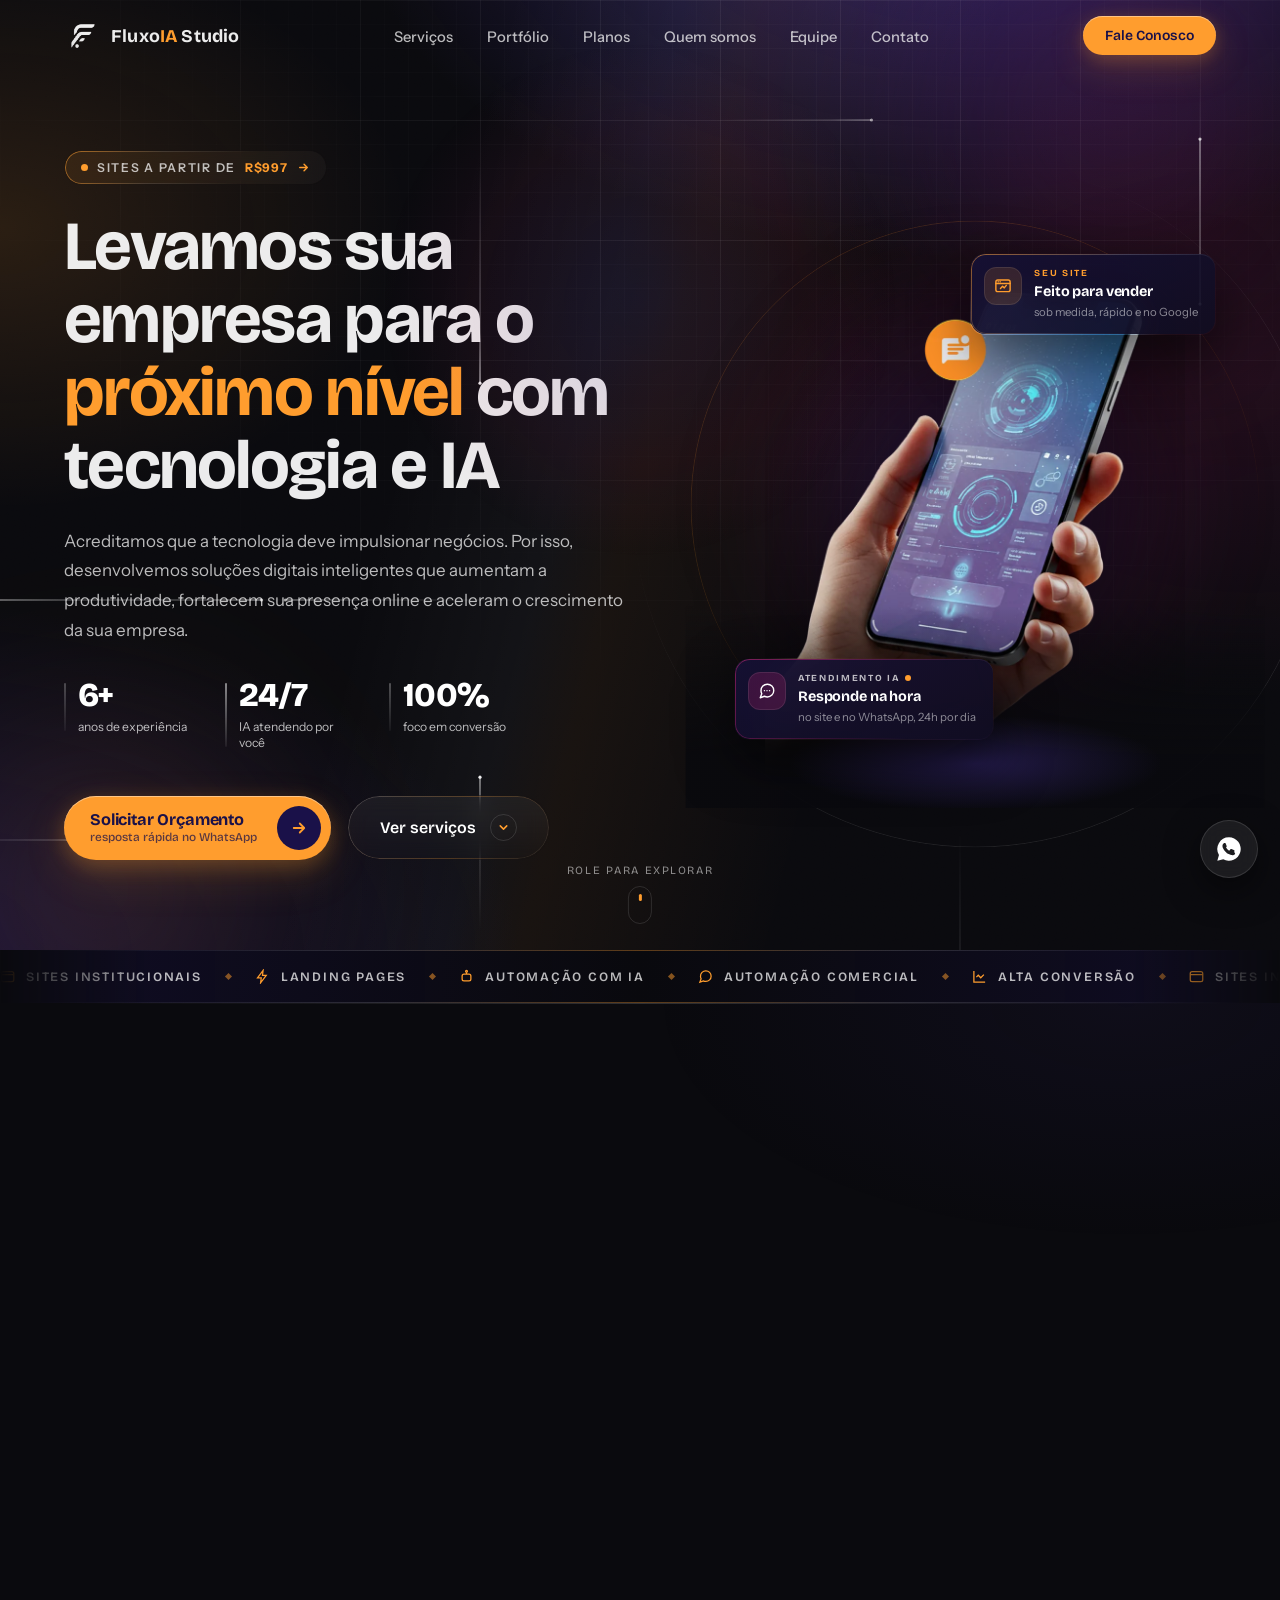
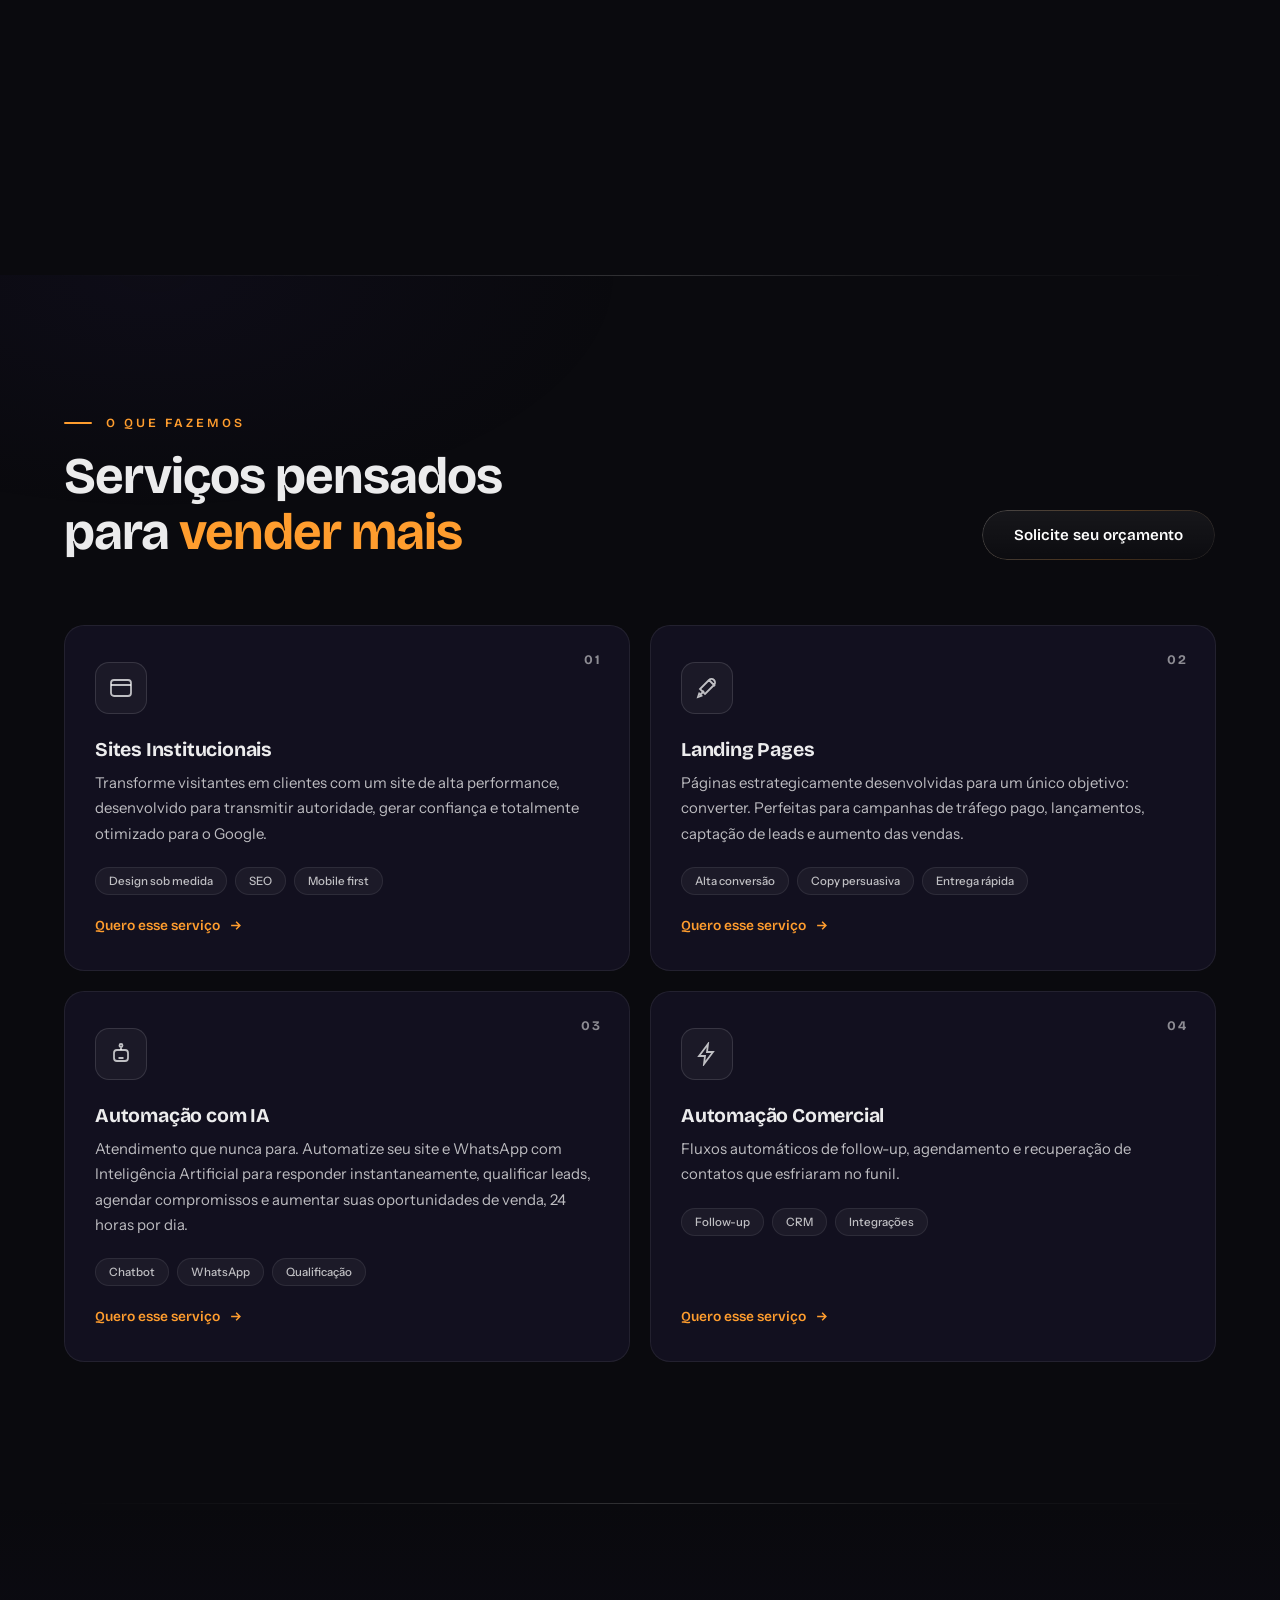
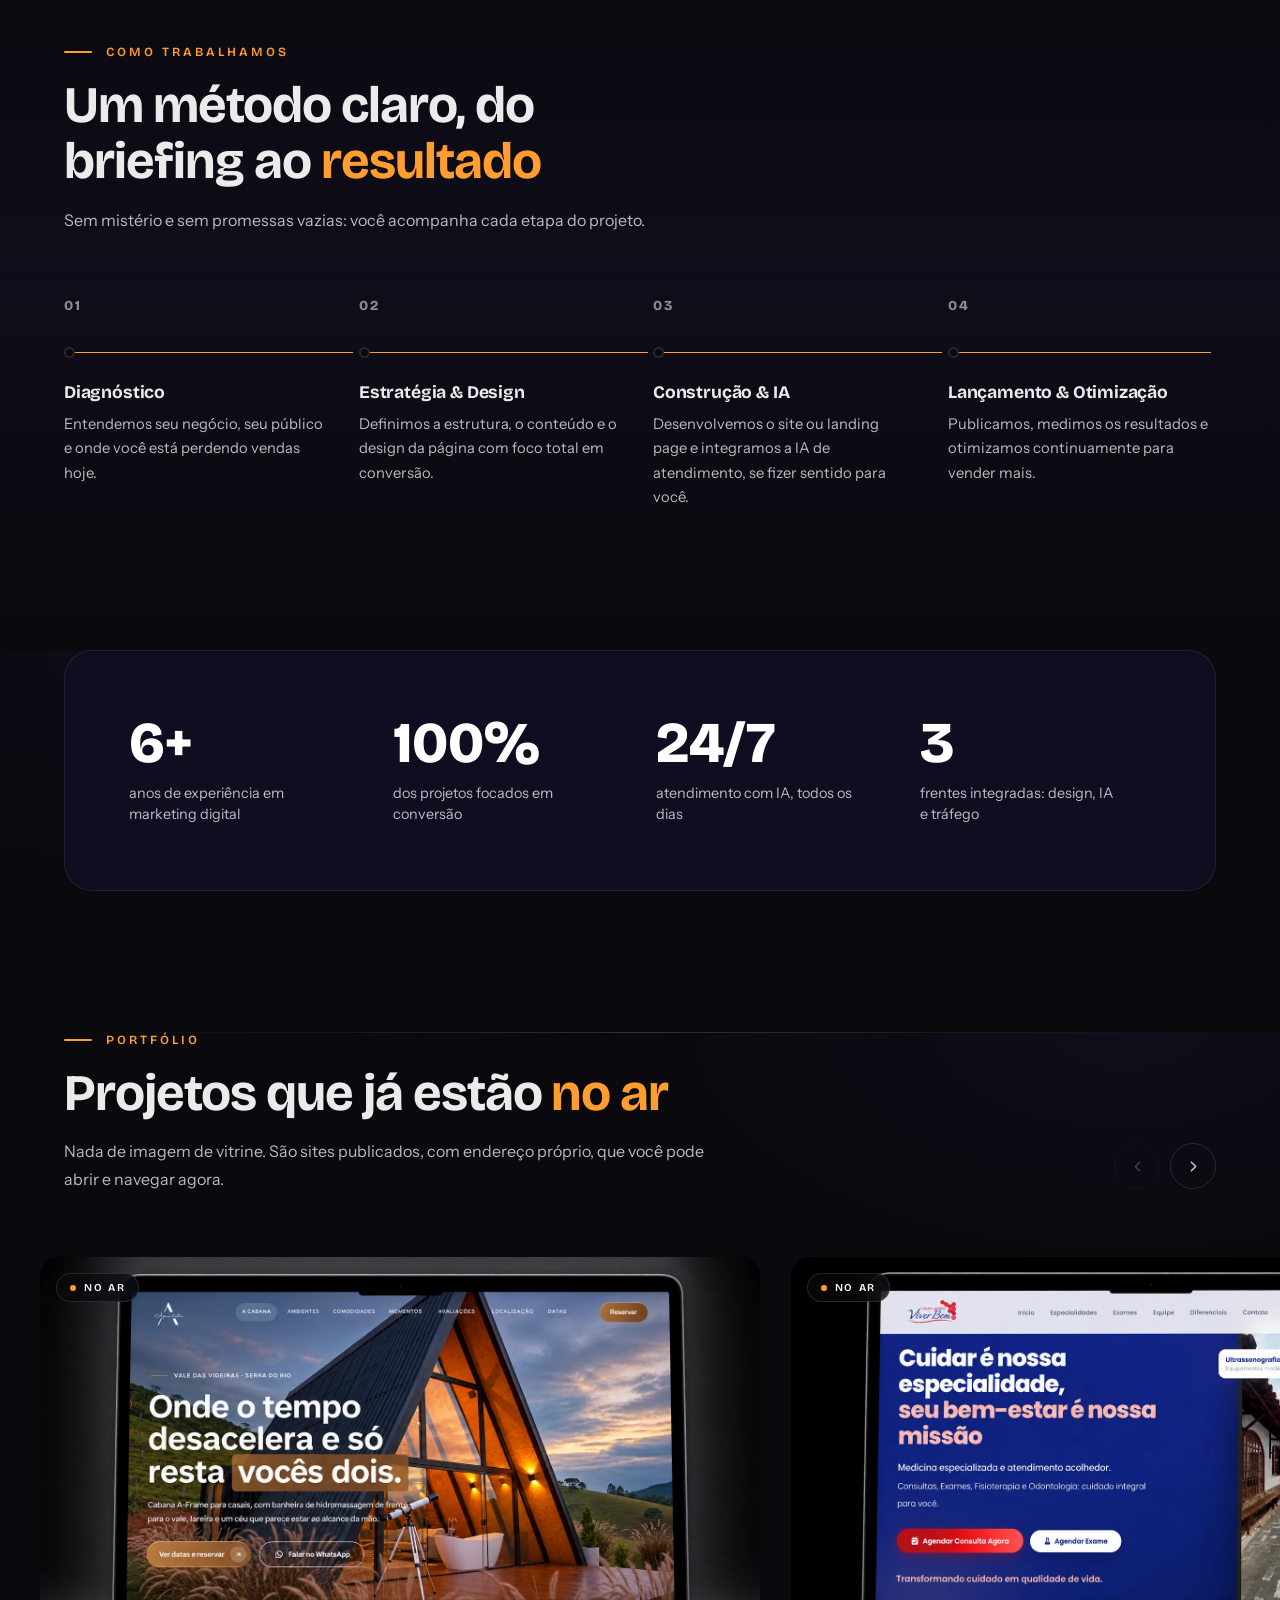
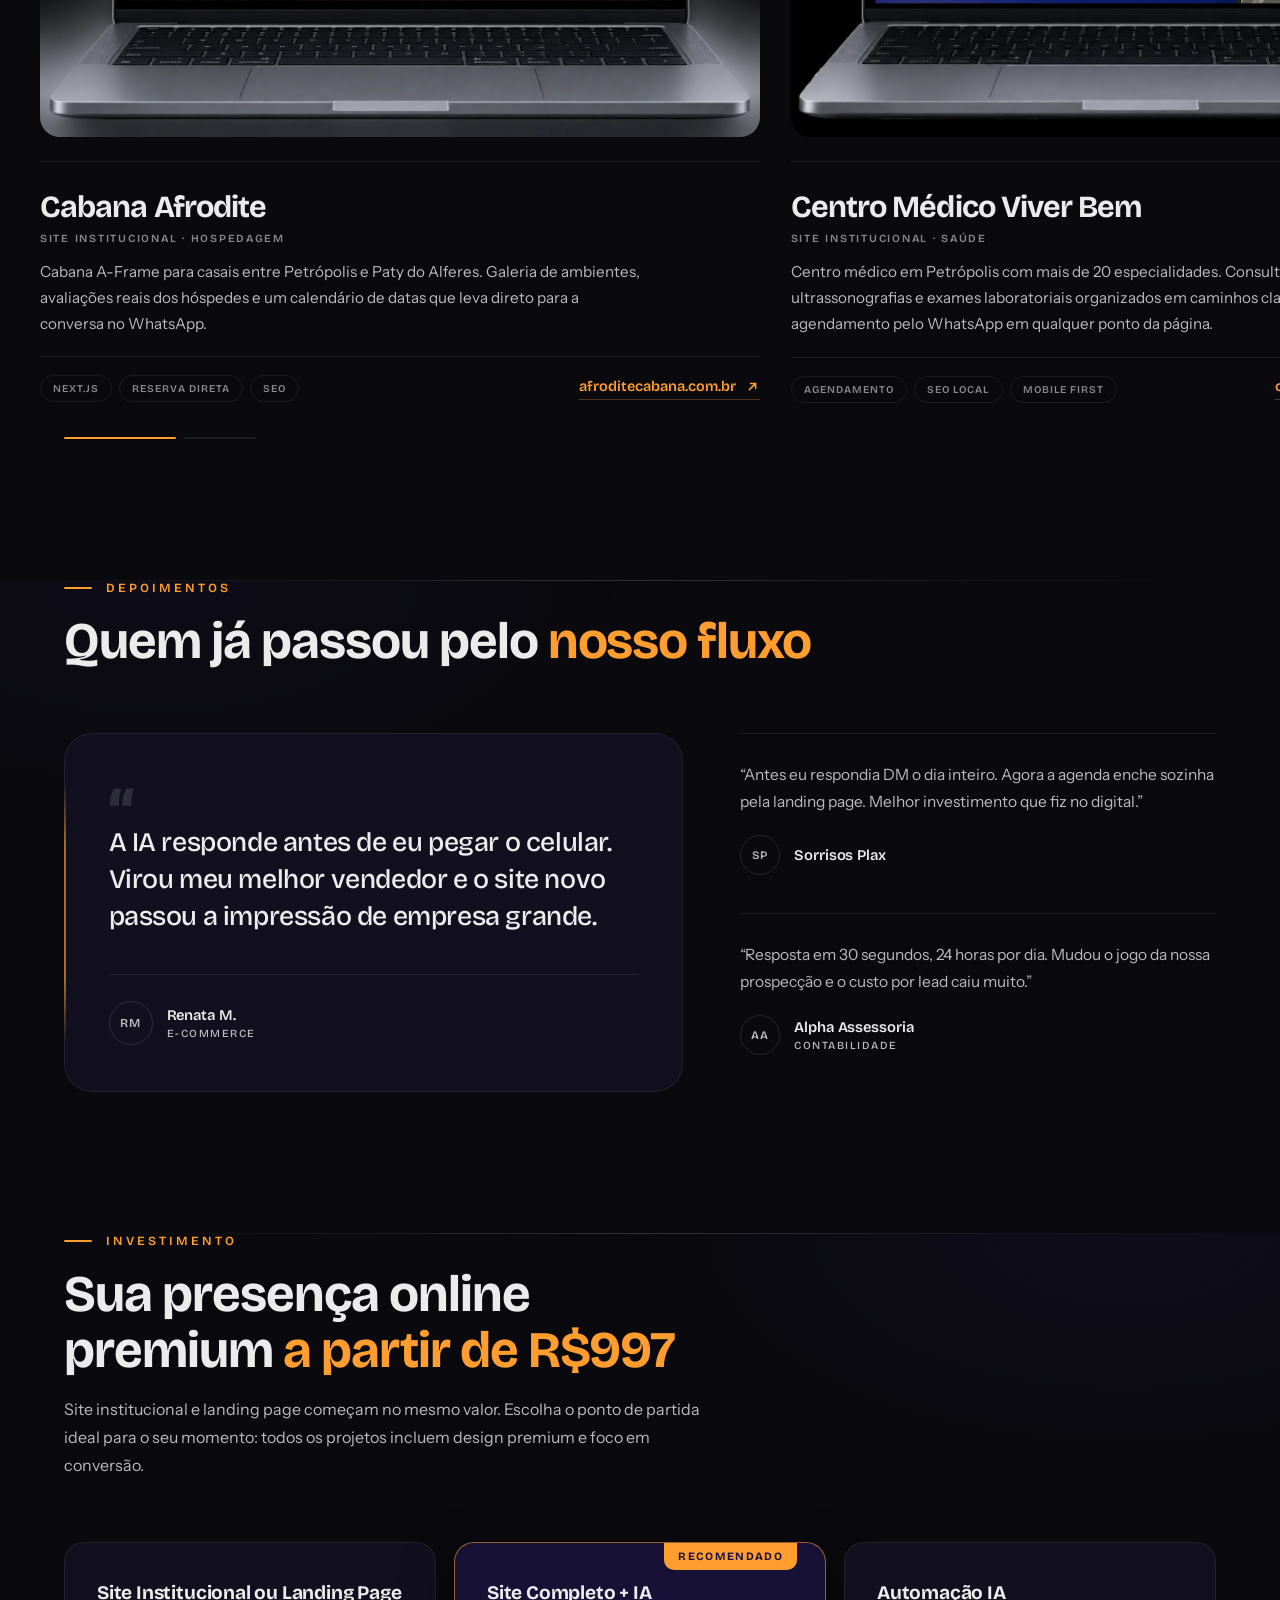
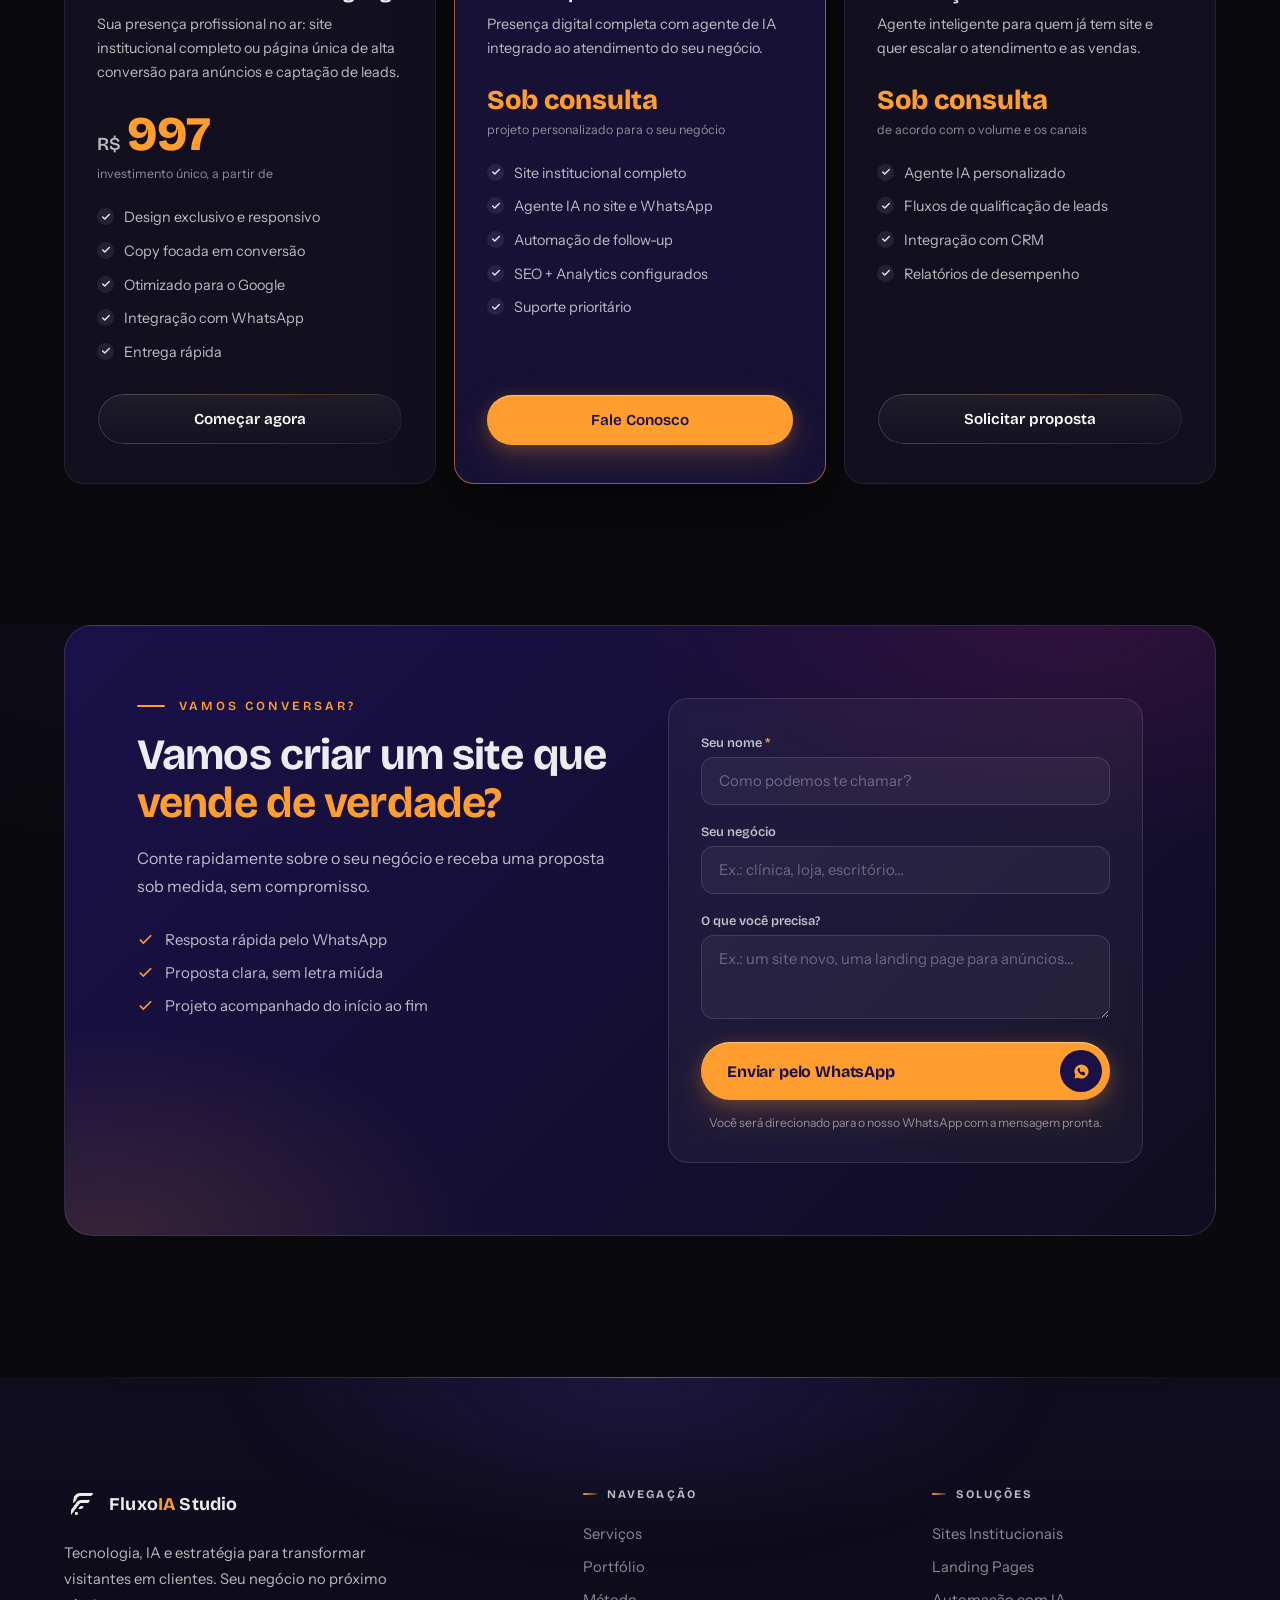
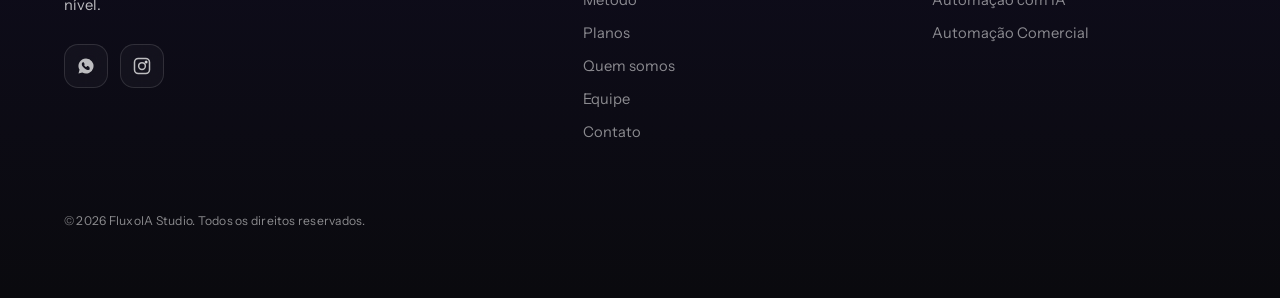
==== commit 033dcf12: "Moderniza o portfolio e deixa o arraste obvio no celular O trilho ja arrastava no celular, mas so 23" ====
--- a/index.html
+++ b/index.html
@@ -332,6 +332,13 @@
     </div>
   </div>
 
+  <div class="container">
+    <p class="work-dica" id="workDica" aria-hidden="true">
+      <svg width="16" height="16" viewBox="0 0 24 24" fill="none" stroke="currentColor" stroke-width="2.2" stroke-linecap="round" stroke-linejoin="round"><path d="M3 12h18M15 6l6 6-6 6"/></svg>
+      Arraste para o lado
+    </p>
+  </div>
+
   <div class="work-rail" id="workRail" tabindex="0" role="region" aria-label="Projetos, arraste para o lado">
     <div class="work-track">
 
@@ -344,11 +351,13 @@
           <h3>Cabana Afrodite</h3>
           <span class="work-tipo">Site institucional &middot; Hospedagem</span>
           <p>Cabana A-Frame para casais entre Petrópolis e Paty do Alferes. Galeria de ambientes, avaliações reais dos hóspedes e um calendário de datas que leva direto para a conversa no WhatsApp.</p>
-          <ul class="work-tags"><li>Next.js</li><li>Reserva direta</li><li>SEO</li></ul>
-          <a class="work-cta" href="https://afroditecabana.com.br/" target="_blank" rel="noopener">
-            afroditecabana.com.br
-            <svg width="15" height="15" viewBox="0 0 24 24" fill="none" stroke="currentColor" stroke-width="2.4" stroke-linecap="round" stroke-linejoin="round" aria-hidden="true"><path d="M7 17 17 7M9 7h8v8"/></svg>
-          </a>
+          <div class="work-rodape">
+            <ul class="work-tags"><li>Next.js</li><li>Reserva direta</li><li>SEO</li></ul>
+            <a class="work-cta" href="https://afroditecabana.com.br/" target="_blank" rel="noopener">
+              afroditecabana.com.br
+              <svg width="15" height="15" viewBox="0 0 24 24" fill="none" stroke="currentColor" stroke-width="2.4" stroke-linecap="round" stroke-linejoin="round" aria-hidden="true"><path d="M7 17 17 7M9 7h8v8"/></svg>
+            </a>
+          </div>
         </div>
       </article>
 
@@ -360,12 +369,14 @@
         <div class="work-info">
           <h3>Centro Médico Viver Bem</h3>
           <span class="work-tipo">Site institucional &middot; Saúde</span>
-          <p>Centro médico em Petrópolis com mais de 20 especialidades. O site organiza consultas, ultrassonografias e exames laboratoriais em caminhos claros, com agendamento pelo WhatsApp em qualquer ponto da página.</p>
-          <ul class="work-tags"><li>Agendamento</li><li>SEO local</li><li>Mobile first</li></ul>
-          <a class="work-cta" href="https://www.centromedicoviverbem.com.br/" target="_blank" rel="noopener">
-            centromedicoviverbem.com.br
-            <svg width="15" height="15" viewBox="0 0 24 24" fill="none" stroke="currentColor" stroke-width="2.4" stroke-linecap="round" stroke-linejoin="round" aria-hidden="true"><path d="M7 17 17 7M9 7h8v8"/></svg>
-          </a>
+          <p>Centro médico em Petrópolis com mais de 20 especialidades. Consultas, ultrassonografias e exames laboratoriais organizados em caminhos claros, com agendamento pelo WhatsApp em qualquer ponto da página.</p>
+          <div class="work-rodape">
+            <ul class="work-tags"><li>Agendamento</li><li>SEO local</li><li>Mobile first</li></ul>
+            <a class="work-cta" href="https://www.centromedicoviverbem.com.br/" target="_blank" rel="noopener">
+              centromedicoviverbem.com.br
+              <svg width="15" height="15" viewBox="0 0 24 24" fill="none" stroke="currentColor" stroke-width="2.4" stroke-linecap="round" stroke-linejoin="round" aria-hidden="true"><path d="M7 17 17 7M9 7h8v8"/></svg>
+            </a>
+          </div>
         </div>
       </article>
 
@@ -373,7 +384,7 @@
   </div>
 
   <div class="container">
-    <div class="work-barra reveal" aria-hidden="true"><span id="workProgresso"></span></div>
+    <div class="work-passos reveal" id="workPassos" aria-hidden="true"><span></span><span></span></div>
   </div>
 </section>
 
@@ -661,10 +672,12 @@
 (function(){
   const rail = document.getElementById('workRail');
   if(!rail) return;
-  const barra = document.getElementById('workProgresso');
-  const btns  = document.querySelectorAll('.work-btn');
-
-  /* no toque o próprio scroll nativo já resolve; isto é para o mouse */
+  const cards  = [...rail.querySelectorAll('.work')];
+  const passos = [...document.querySelectorAll('#workPassos span')];
+  const dica   = document.getElementById('workDica');
+  const btns   = document.querySelectorAll('.work-btn');
+
+  /* no toque o scroll nativo já resolve; isto é o arraste com o mouse */
   let arrastando = false, xInicial = 0, scrollInicial = 0, moveu = 0;
   rail.addEventListener('pointerdown', e => {
     if(e.pointerType === 'touch') return;
@@ -691,22 +704,43 @@
   rail.addEventListener('click', e => { if(moveu > 6){ e.preventDefault(); e.stopPropagation(); } }, true);
 
   const passo = () => {
-    const card = rail.querySelector('.work');
-    const trilho = rail.querySelector('.work-track');
+    const card = cards[0];
     if(!card) return rail.clientWidth;
-    return card.getBoundingClientRect().width + parseFloat(getComputedStyle(trilho).gap || 0);
+    const gap = parseFloat(getComputedStyle(rail.querySelector('.work-track')).gap) || 0;
+    return card.getBoundingClientRect().width + gap;
   };
   btns.forEach(b => b.addEventListener('click', () => {
     rail.scrollBy({ left: passo() * Number(b.dataset.dir), behavior: 'smooth' });
   }));
 
+  /* o card atual é o de centro mais próximo do centro do trilho:
+     comparar pela borda esquerda erra quando dois cards cabem juntos */
+  const medir = () => {
+    const r = rail.getBoundingClientRect();
+    const meio = r.left + r.width / 2;
+    let atual = 0, menor = Infinity;
+    const visivel = cards.map((c, i) => {
+      const b = c.getBoundingClientRect();
+      const d = Math.abs(b.left + b.width / 2 - meio);
+      if(d < menor){ menor = d; atual = i; }
+      /* fração do card que está dentro da janela do trilho */
+      const dentro = Math.max(0, Math.min(b.right, r.right) - Math.max(b.left, r.left));
+      return dentro / b.width;
+    });
+    return { atual, visivel };
+  };
+
   const atualizar = () => {
     const max = rail.scrollWidth - rail.clientWidth;
-    if(barra) barra.style.width = (max <= 1 ? 100 : (rail.scrollLeft / max) * 100) + '%';
+    const { atual, visivel } = medir();
+    passos.forEach((p, k) => p.classList.toggle('atual', k === atual));
+    /* só recua o que está mesmo cortado, não o que está inteiro na tela */
+    cards.forEach((c, k) => c.classList.toggle('longe', visivel[k] < .55));
     btns.forEach(b => {
       const dir = Number(b.dataset.dir);
       b.disabled = max <= 1 || (dir < 0 ? rail.scrollLeft <= 2 : rail.scrollLeft >= max - 2);
     });
+    if(dica && rail.scrollLeft > 12) dica.classList.add('oculta');
   };
   rail.addEventListener('scroll', atualizar, {passive:true});
   addEventListener('resize', atualizar);
--- a/styles.css
+++ b/styles.css
@@ -844,29 +844,27 @@
   width:6px;height:6px;border-radius:50%;background:var(--orange-500);flex:none;
   animation:livePulse 2.2s ease-in-out infinite;
 }
-/* a ficha, agora embaixo da tela */
-.work-info{
-  display:grid;grid-template-columns:minmax(0,1fr) minmax(0,1fr);
-  gap:8px clamp(20px,3vw,44px);align-items:start;
-  padding-top:clamp(20px,2.4vw,28px);margin-top:clamp(18px,2.2vw,26px);
-  border-top:1px solid var(--border);
-}
-.work-info h3{font-size:clamp(1.28rem,2vw,1.62rem);letter-spacing:-.025em;line-height:1.15}
+/* a ficha, embaixo da tela: nome grande e um rodapé com etiquetas e endereço */
+.work-info{padding-top:clamp(20px,2.4vw,28px);margin-top:clamp(16px,2vw,24px);border-top:1px solid var(--border)}
+.work-info h3{font-size:clamp(1.45rem,2.4vw,2rem);letter-spacing:-.03em;line-height:1.1}
 .work-tipo{
-  grid-column:1;display:block;
+  display:block;margin-top:8px;
   font-family:var(--font-display);font-weight:600;font-size:.68rem;
   letter-spacing:.16em;text-transform:uppercase;color:var(--white-50);
 }
-.work-info p{grid-column:2;grid-row:1/3;color:var(--text-muted);line-height:1.7;font-size:.95rem}
-.work-tags{grid-column:1;list-style:none;display:flex;flex-wrap:wrap;gap:7px;margin-top:14px}
+.work-info p{margin-top:14px;color:var(--text-muted);line-height:1.7;font-size:.95rem;max-width:60ch}
+.work-rodape{
+  display:flex;align-items:center;justify-content:space-between;gap:16px;flex-wrap:wrap;
+  margin-top:20px;padding-top:18px;border-top:1px solid var(--border);
+}
+.work-tags{list-style:none;display:flex;flex-wrap:wrap;gap:7px}
 .work-tags li{
   font-family:var(--font-display);font-size:.65rem;font-weight:600;
   letter-spacing:.1em;text-transform:uppercase;color:var(--white-50);
   border:1px solid var(--border);border-radius:99px;padding:6px 12px;
 }
 .work-cta{
-  grid-column:2;justify-self:start;
-  display:inline-flex;align-items:center;gap:9px;margin-top:16px;
+  display:inline-flex;align-items:center;gap:9px;
   font-family:var(--font-display);font-weight:600;font-size:.9rem;
   color:var(--orange-500);text-decoration:none;
   padding-bottom:4px;border-bottom:1px solid rgba(255,157,46,.3);
@@ -874,23 +872,41 @@
 }
 .work-cta:hover{border-bottom-color:var(--orange-500);gap:13px}
 
-/* barra de progresso do arraste */
-.work-barra{
-  height:2px;border-radius:2px;background:var(--border);overflow:hidden;
-  margin-top:clamp(26px,3vw,38px);
-}
-.work-barra span{
-  display:block;height:100%;width:0;border-radius:2px;background:var(--orange-500);
-  transition:width .12s linear;
-}
-
-@media (max-width:860px){
-  .work-head{flex-direction:column;align-items:flex-start;gap:20px}
+/* dica de arraste: só onde não existe seta */
+.work-dica{
+  display:none;align-items:center;gap:9px;margin-top:22px;
+  font-family:var(--font-display);font-weight:600;font-size:.7rem;
+  letter-spacing:.16em;text-transform:uppercase;color:var(--white-50);
+  transition:opacity var(--dur);
+}
+.work-dica svg{color:var(--orange-500);animation:dicaArrasta 1.9s ease-in-out infinite}
+.work-dica.oculta{opacity:0;pointer-events:none}
+@keyframes dicaArrasta{0%,100%{transform:translateX(0)}50%{transform:translateX(6px)}}
+
+/* passos: um traço por projeto, o atual em laranja */
+.work-passos{display:flex;gap:8px;margin-top:clamp(24px,3vw,34px)}
+.work-passos span{
+  height:2px;flex:1;max-width:72px;border-radius:2px;background:var(--border);
+  transition:background var(--dur),max-width var(--dur) var(--ease-out);
+}
+.work-passos span.atual{background:var(--orange-500);max-width:112px}
+
+/* cards fora de vista recuam, dando profundidade ao trilho */
+.work{transition:opacity var(--dur) var(--ease-out)}
+.work.longe{opacity:.38}
+
+/* sem seta, o trilho precisa mostrar que continua: o próximo card espia mais */
+@media (max-width:1023px){
+  .work-head{flex-direction:column;align-items:flex-start;gap:18px}
   .work-ctrl{display:none}
-  .work{width:min(560px,88vw)}
-  .work-info{grid-template-columns:1fr;gap:0}
-  .work-tipo,.work-info p,.work-tags,.work-cta{grid-column:1}
-  .work-info p{grid-row:auto;margin-top:12px}
+  .work-dica{display:inline-flex}
+  .work{width:min(560px,78vw)}
+  .work-rodape{flex-direction:column;align-items:flex-start;gap:14px}
+  .work-info p{max-width:none}
+}
+@media (max-width:560px){
+  .work{width:82vw}
+  .work-info h3{font-size:1.35rem}
 }
 
 /* ==========================================================================
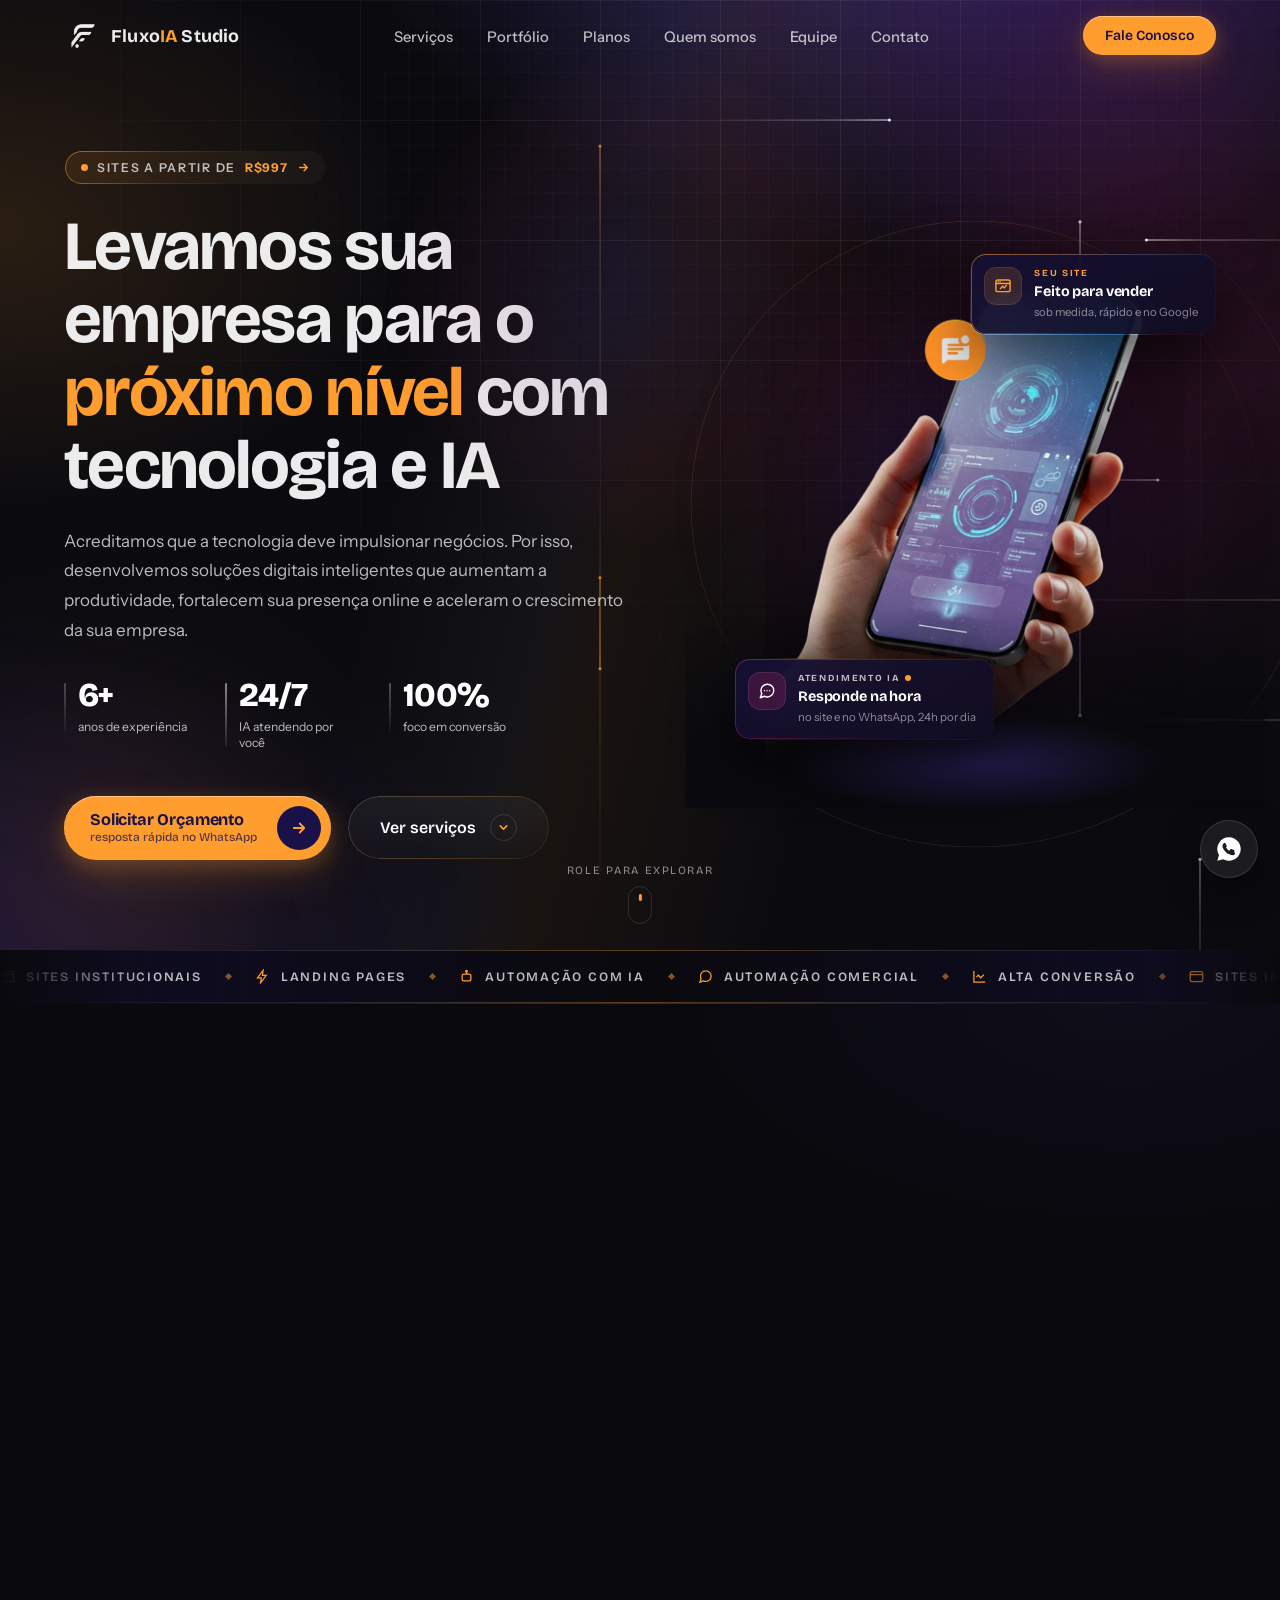
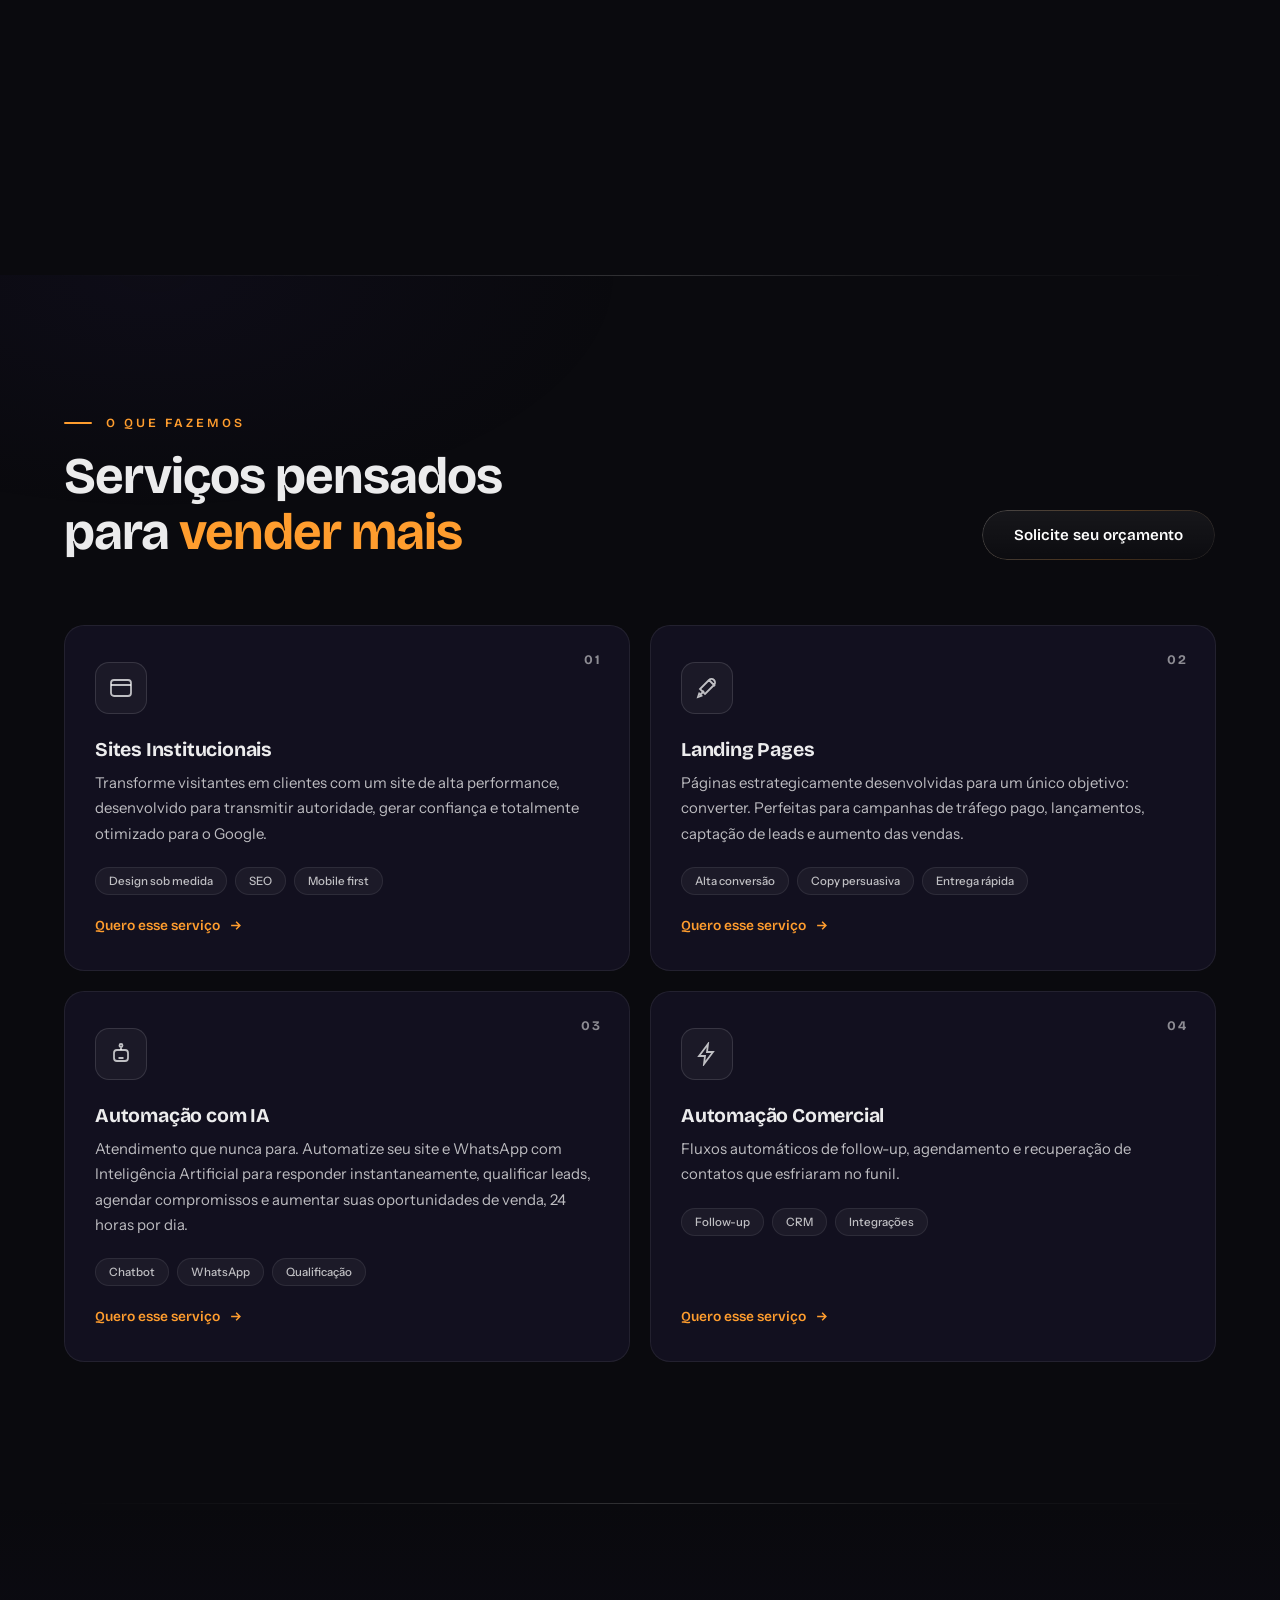
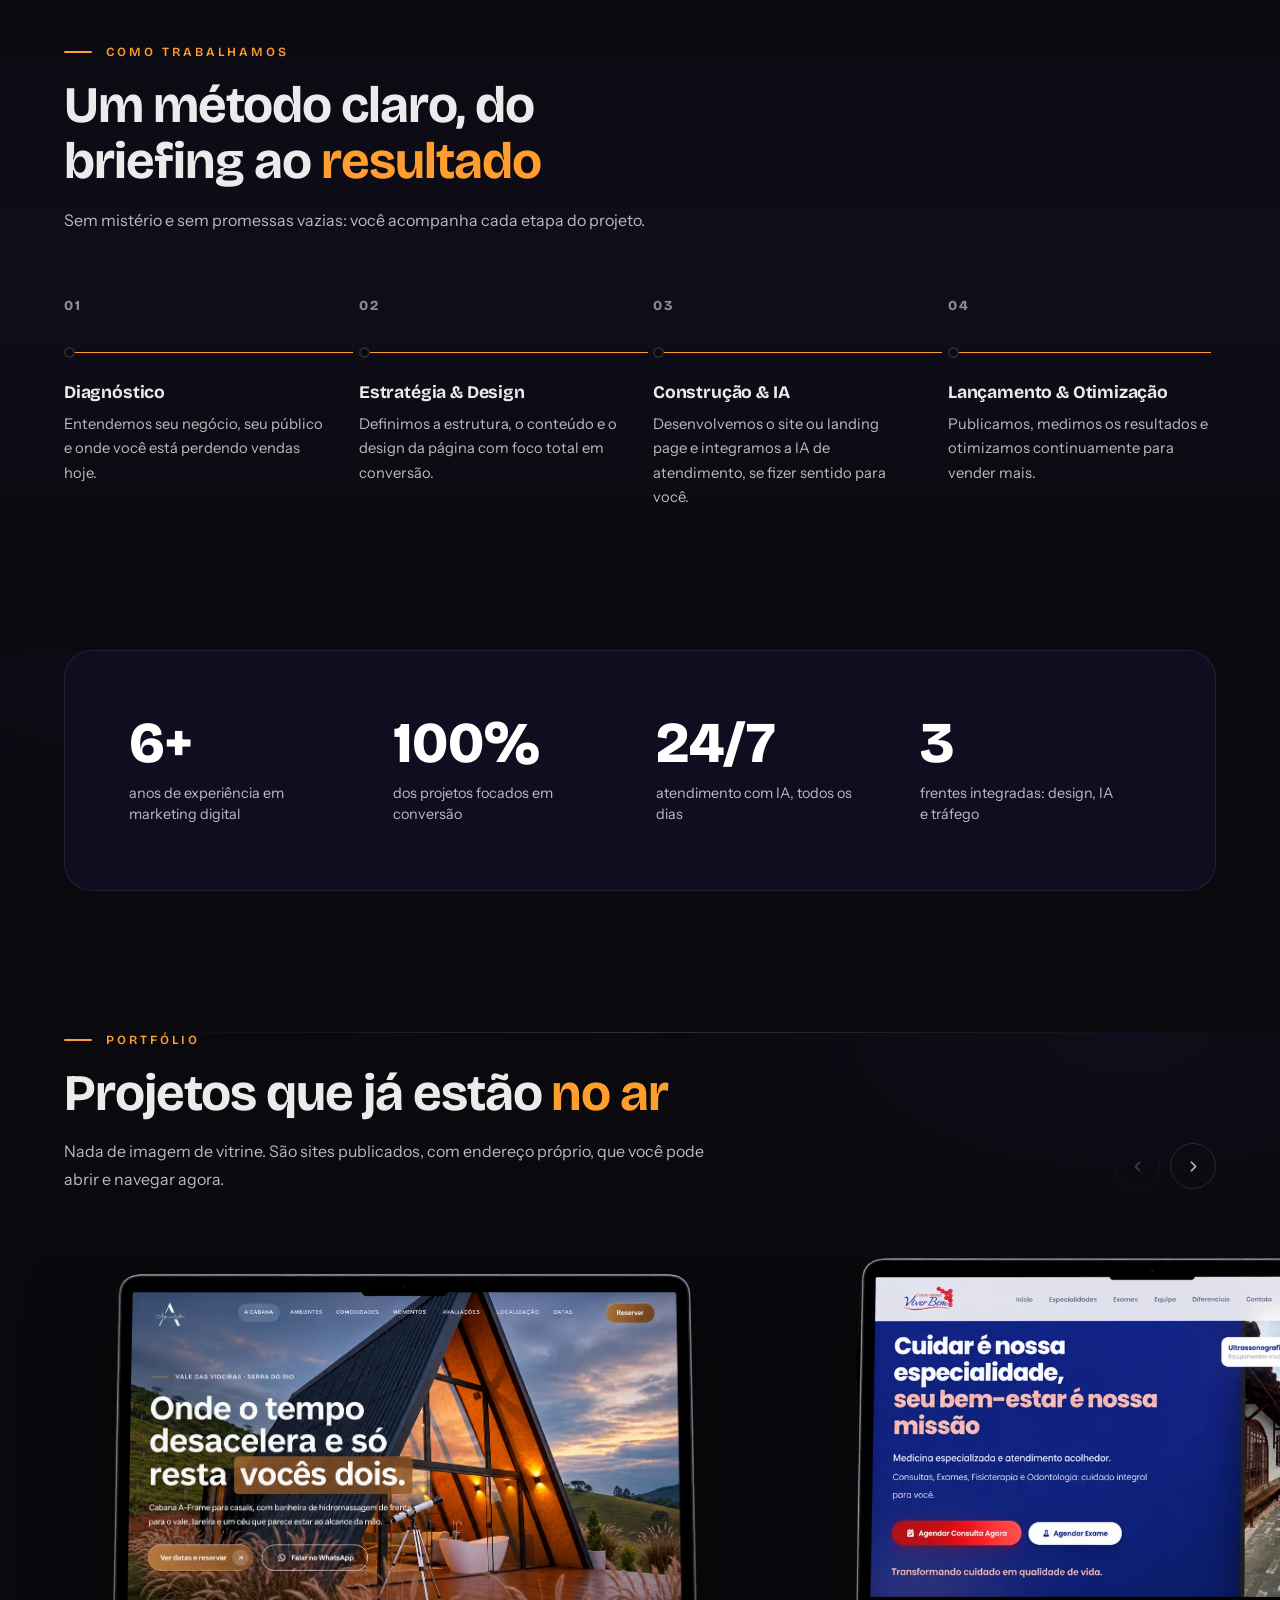
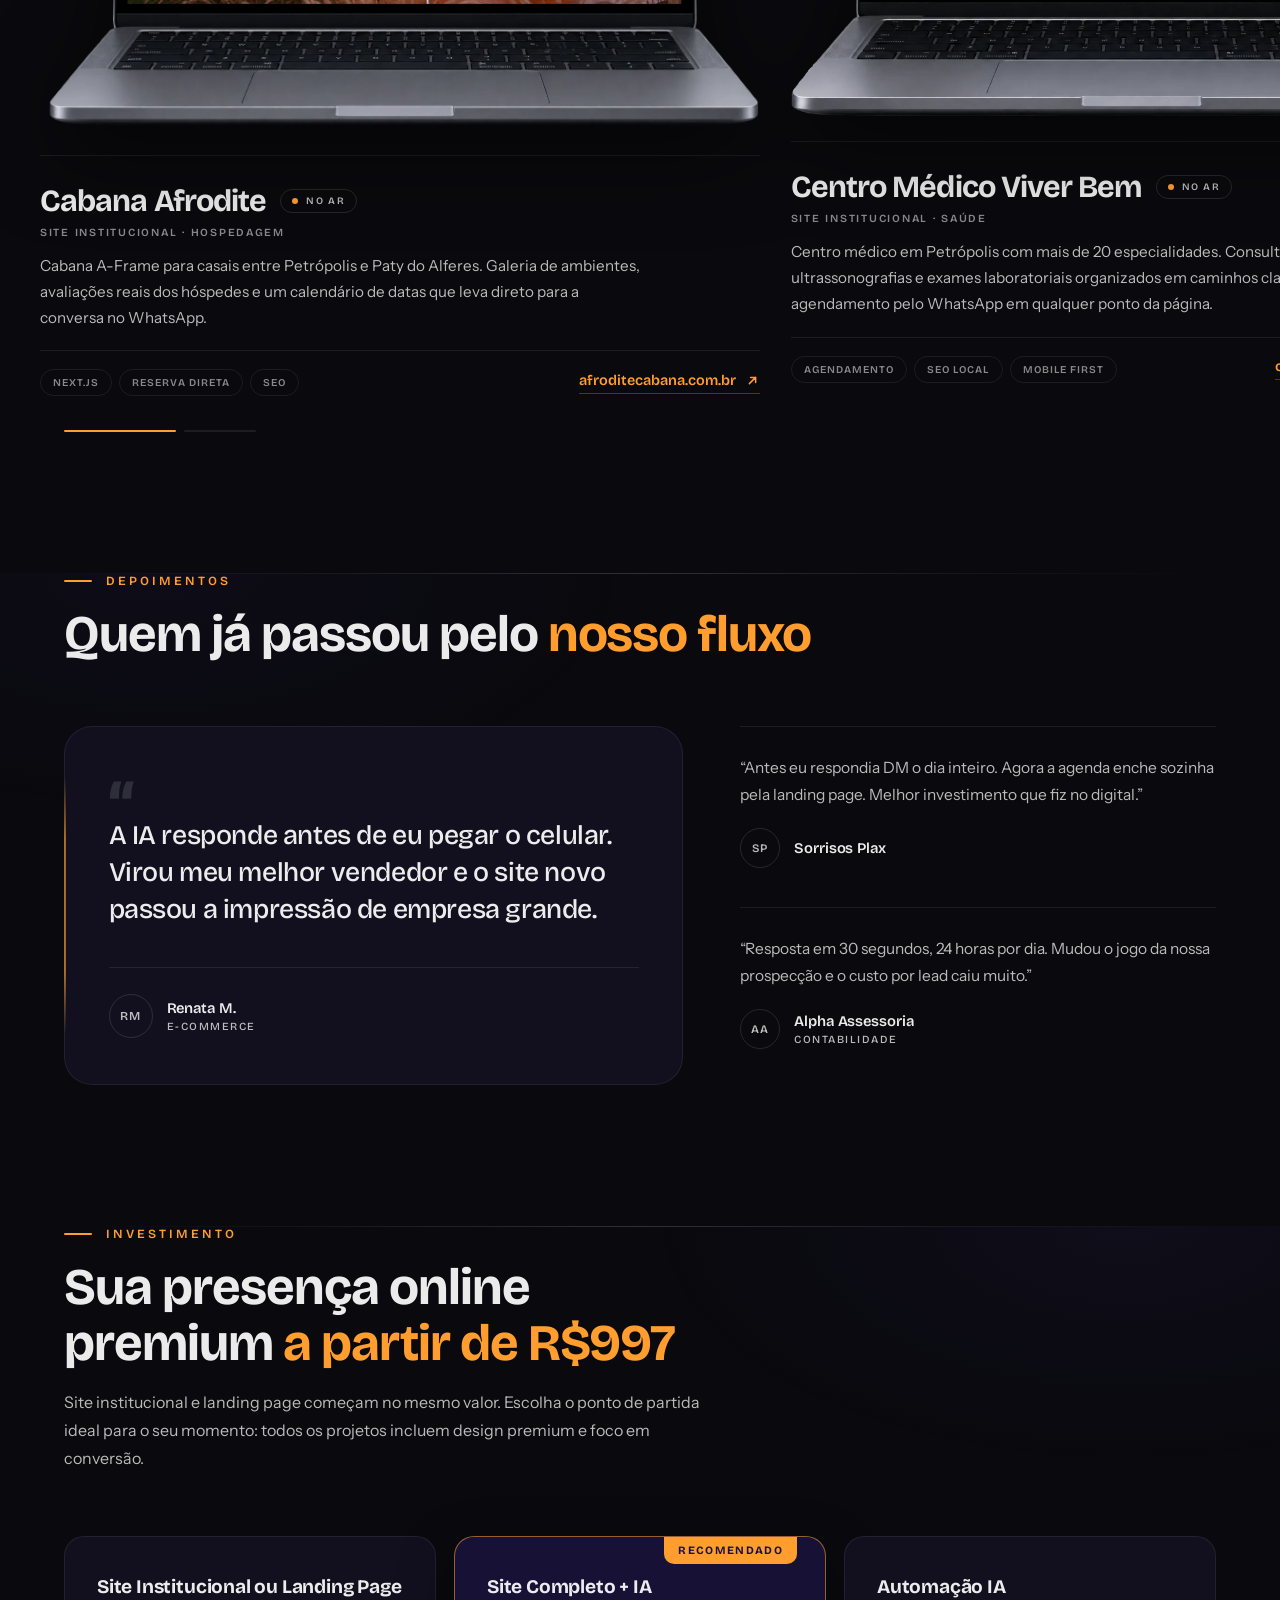
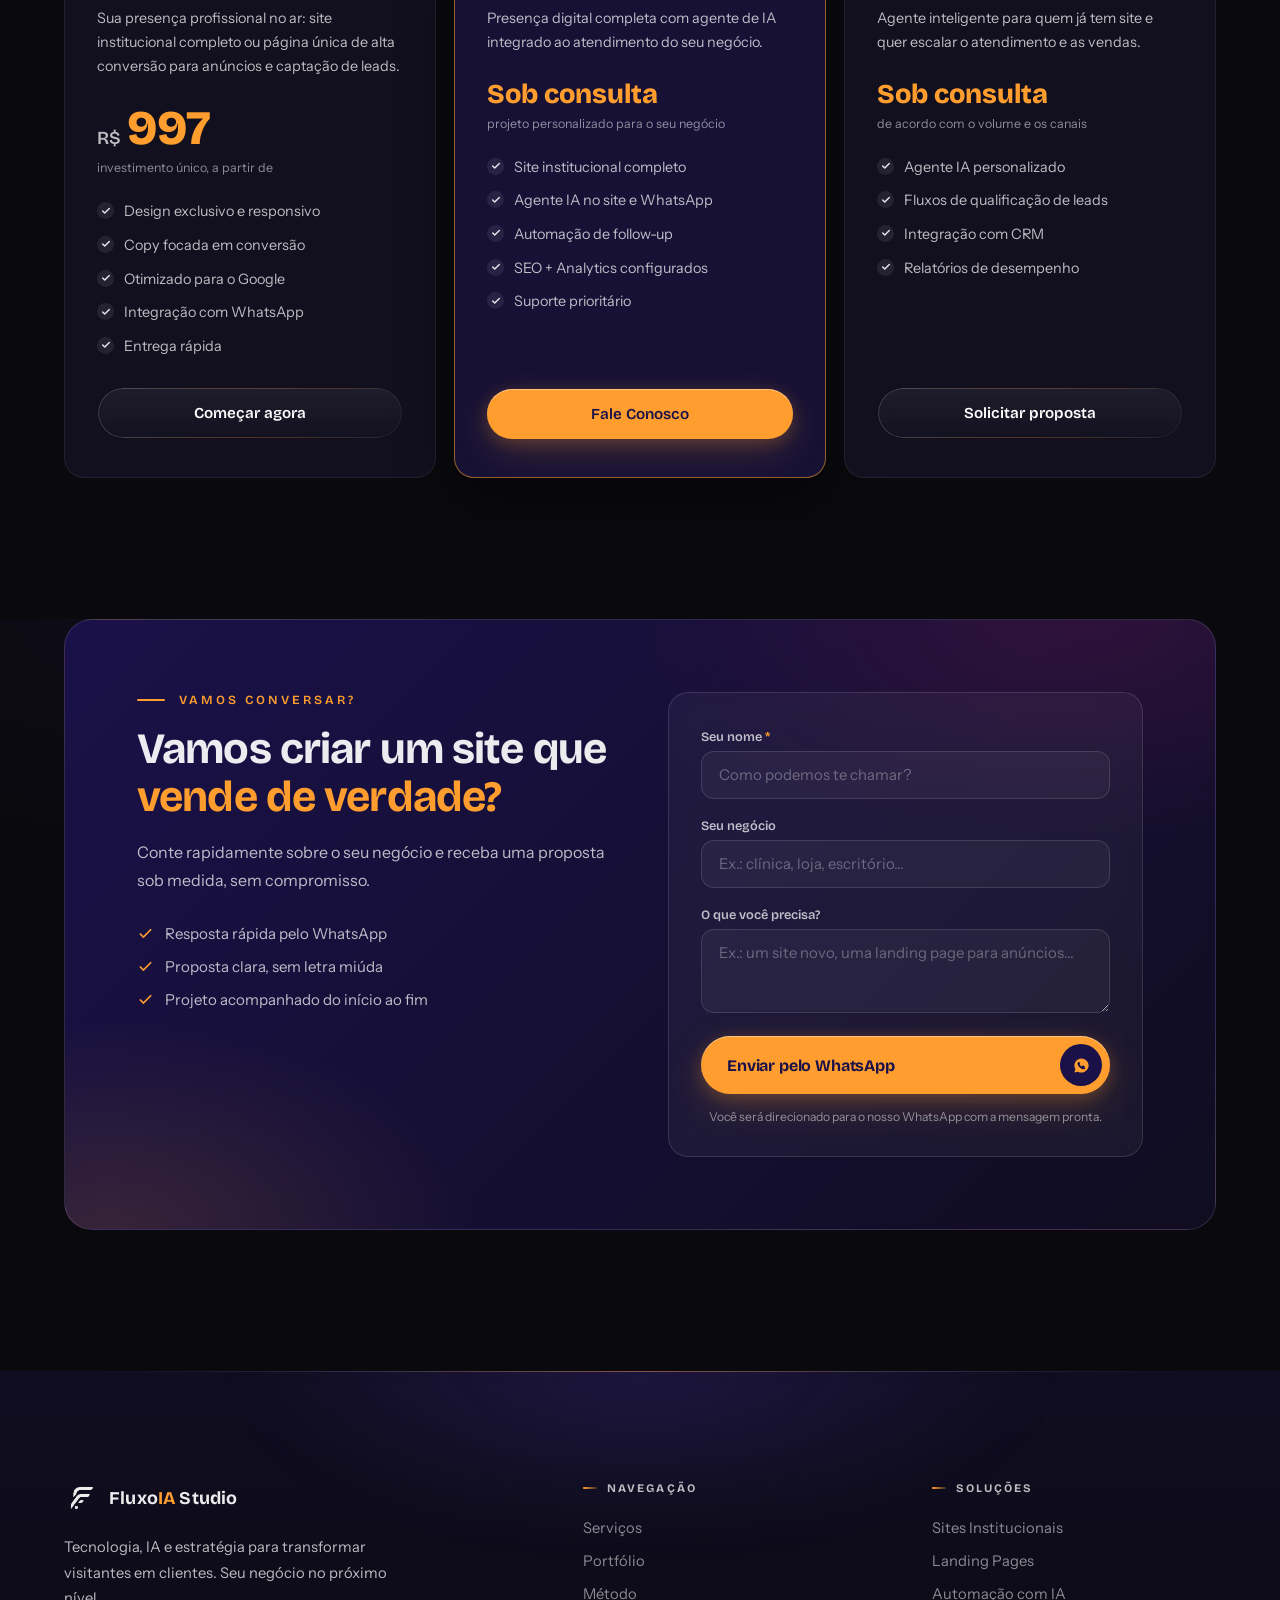
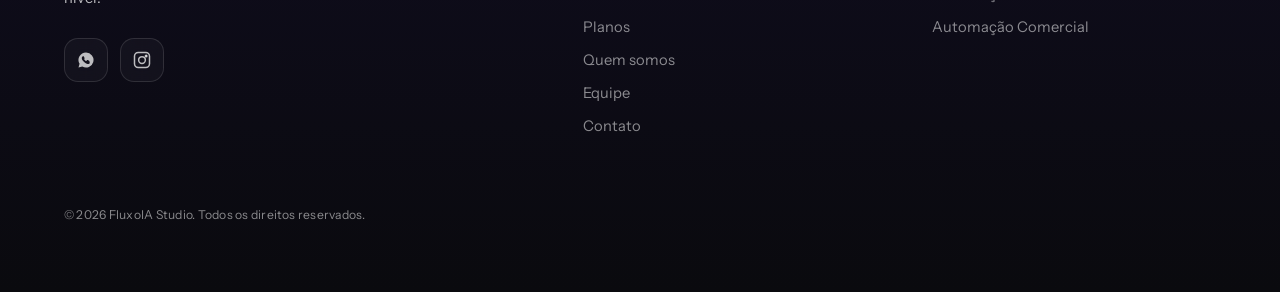
==== commit 915543f6: "Tira o retangulo preto do portfolio e assenta o notebook na pagina Erro meu na conversao anterior: o" ====
--- a/index.html
+++ b/index.html
@@ -344,11 +344,13 @@
 
       <article class="work">
         <a class="work-shot" href="https://afroditecabana.com.br/" target="_blank" rel="noopener" aria-label="Abrir o site da Cabana Afrodite em uma nova aba">
-          <img src="img/portfolio/cabana-afrodite.webp" alt="Site da Cabana Afrodite aberto na tela de um notebook" loading="lazy" width="1536" height="1024" draggable="false">
-          <span class="work-live"><i aria-hidden="true"></i>No ar</span>
+          <img src="img/portfolio/cabana-afrodite.webp" alt="Site da Cabana Afrodite aberto na tela de um notebook" loading="lazy" width="1519" height="1000" draggable="false">
         </a>
         <div class="work-info">
-          <h3>Cabana Afrodite</h3>
+          <div class="work-titulo">
+            <h3>Cabana Afrodite</h3>
+            <span class="work-live"><i aria-hidden="true"></i>No ar</span>
+          </div>
           <span class="work-tipo">Site institucional &middot; Hospedagem</span>
           <p>Cabana A-Frame para casais entre Petrópolis e Paty do Alferes. Galeria de ambientes, avaliações reais dos hóspedes e um calendário de datas que leva direto para a conversa no WhatsApp.</p>
           <div class="work-rodape">
@@ -363,11 +365,13 @@
 
       <article class="work">
         <a class="work-shot" href="https://www.centromedicoviverbem.com.br/" target="_blank" rel="noopener" aria-label="Abrir o site do Centro Médico Viver Bem em uma nova aba">
-          <img src="img/portfolio/viver-bem.webp" alt="Site do Centro Médico Viver Bem aberto na tela de um notebook" loading="lazy" width="1535" height="1024" draggable="false">
-          <span class="work-live"><i aria-hidden="true"></i>No ar</span>
+          <img src="img/portfolio/viver-bem.webp" alt="Site do Centro Médico Viver Bem aberto na tela de um notebook" loading="lazy" width="1200" height="767" draggable="false">
         </a>
         <div class="work-info">
-          <h3>Centro Médico Viver Bem</h3>
+          <div class="work-titulo">
+            <h3>Centro Médico Viver Bem</h3>
+            <span class="work-live"><i aria-hidden="true"></i>No ar</span>
+          </div>
           <span class="work-tipo">Site institucional &middot; Saúde</span>
           <p>Centro médico em Petrópolis com mais de 20 especialidades. Consultas, ultrassonografias e exames laboratoriais organizados em caminhos claros, com agendamento pelo WhatsApp em qualquer ponto da página.</p>
           <div class="work-rodape">
--- a/styles.css
+++ b/styles.css
@@ -795,13 +795,13 @@
 .work-rail{
   margin-top:clamp(30px,4vw,50px);
   overflow-x:auto;overscroll-behavior-x:contain;
-  scroll-snap-type:x mandatory;scroll-behavior:smooth;
+  scroll-snap-type:x mandatory;
   scroll-padding-left:max(24px,calc((100vw - 1200px)/2));
   cursor:grab;-webkit-user-select:none;user-select:none;
   scrollbar-width:none;
 }
 .work-rail::-webkit-scrollbar{display:none}
-.work-rail.arrastando{cursor:grabbing;scroll-behavior:auto;scroll-snap-type:none}
+.work-rail.arrastando{cursor:grabbing;scroll-snap-type:none}
 .work-rail:focus-visible{outline:3px solid var(--ring);outline-offset:6px}
 .work-track{
   display:flex;gap:clamp(18px,2.4vw,32px);width:max-content;
@@ -813,13 +813,18 @@
      não re-encaixa sozinho quando as imagens terminam de carregar */
   scroll-snap-align:start;
 }
+/* a imagem é um PNG recortado: o notebook flutua, sem retângulo em volta */
 .work-shot{
-  position:relative;display:block;border-radius:var(--radius);overflow:hidden;
-  transition:transform var(--dur) var(--ease-out),filter var(--dur);
-}
-.work-shot img{width:100%;height:auto;display:block;pointer-events:none}
-.work-shot:hover{transform:translateY(-4px)}
-.work-shot:hover img{filter:brightness(1.06)}
+  position:relative;display:block;
+  transition:transform var(--dur) var(--ease-out);
+}
+.work-shot img{
+  width:100%;height:auto;display:block;pointer-events:none;
+  filter:drop-shadow(0 26px 42px rgba(0,0,0,.55));
+  transition:filter var(--dur);
+}
+.work-shot:hover{transform:translateY(-6px)}
+.work-shot:hover img{filter:drop-shadow(0 34px 54px rgba(0,0,0,.62))}
 /* enquanto a imagem do projeto não existe, a moldura vira uma placa com o endereço */
 .work-shot--vazio{
   aspect-ratio:3/2;display:grid;place-items:center;
@@ -830,15 +835,13 @@
   font-family:var(--font-display);font-weight:600;font-size:.92rem;
   letter-spacing:.05em;color:var(--white-50);
 }
-/* selo "no ar": o único ponto de cor do bloco */
+/* selo "no ar": o único ponto de cor do bloco, agora ao lado do nome */
+.work-titulo{display:flex;align-items:center;gap:14px;flex-wrap:wrap}
 .work-live{
-  position:absolute;top:16px;left:16px;z-index:2;
-  display:inline-flex;align-items:center;gap:8px;
-  font-family:var(--font-display);font-weight:600;font-size:.66rem;
-  letter-spacing:.16em;text-transform:uppercase;color:var(--white);
-  background:rgba(10,10,14,.72);border:1px solid var(--border-strong);
-  border-radius:99px;padding:7px 13px;
-  -webkit-backdrop-filter:blur(10px);backdrop-filter:blur(10px);
+  display:inline-flex;align-items:center;gap:8px;flex:none;
+  font-family:var(--font-display);font-weight:600;font-size:.62rem;
+  letter-spacing:.16em;text-transform:uppercase;color:var(--white-70);
+  border:1px solid var(--border-strong);border-radius:99px;padding:5px 11px;
 }
 .work-live i{
   width:6px;height:6px;border-radius:50%;background:var(--orange-500);flex:none;
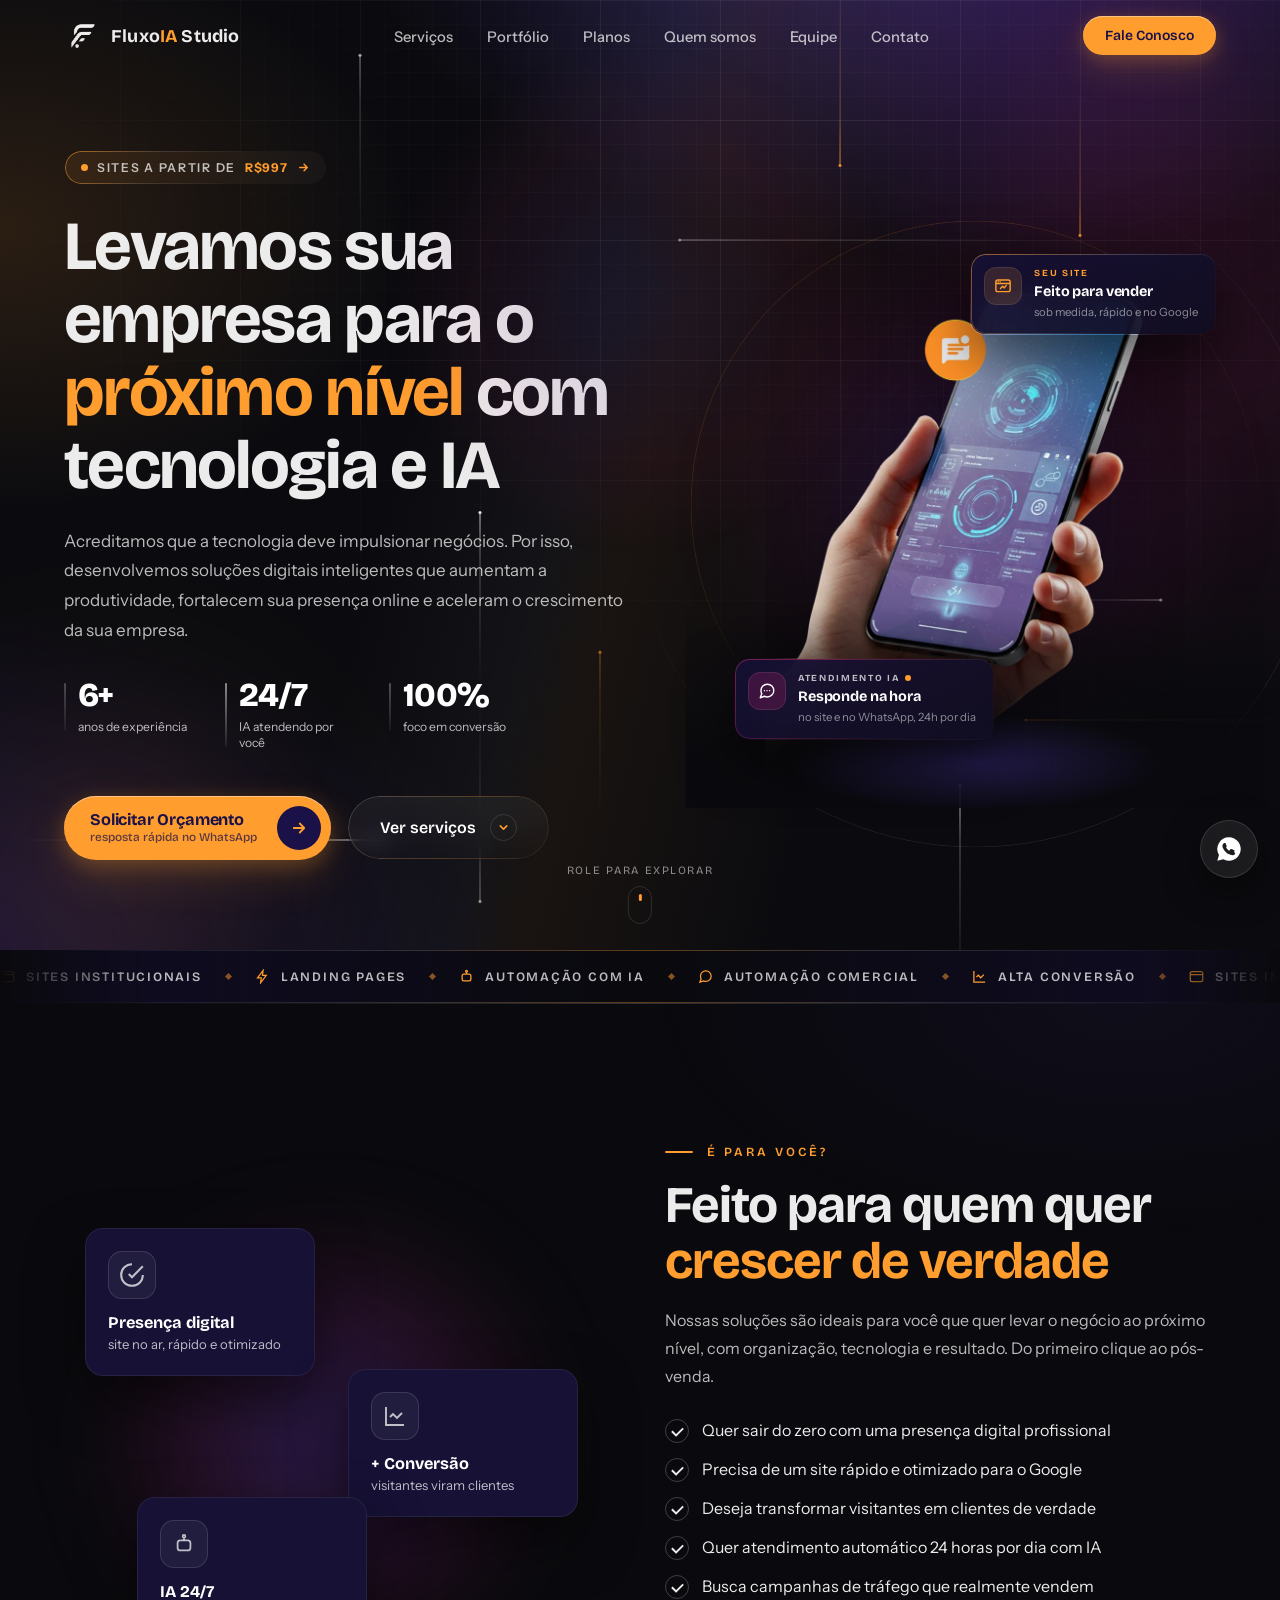
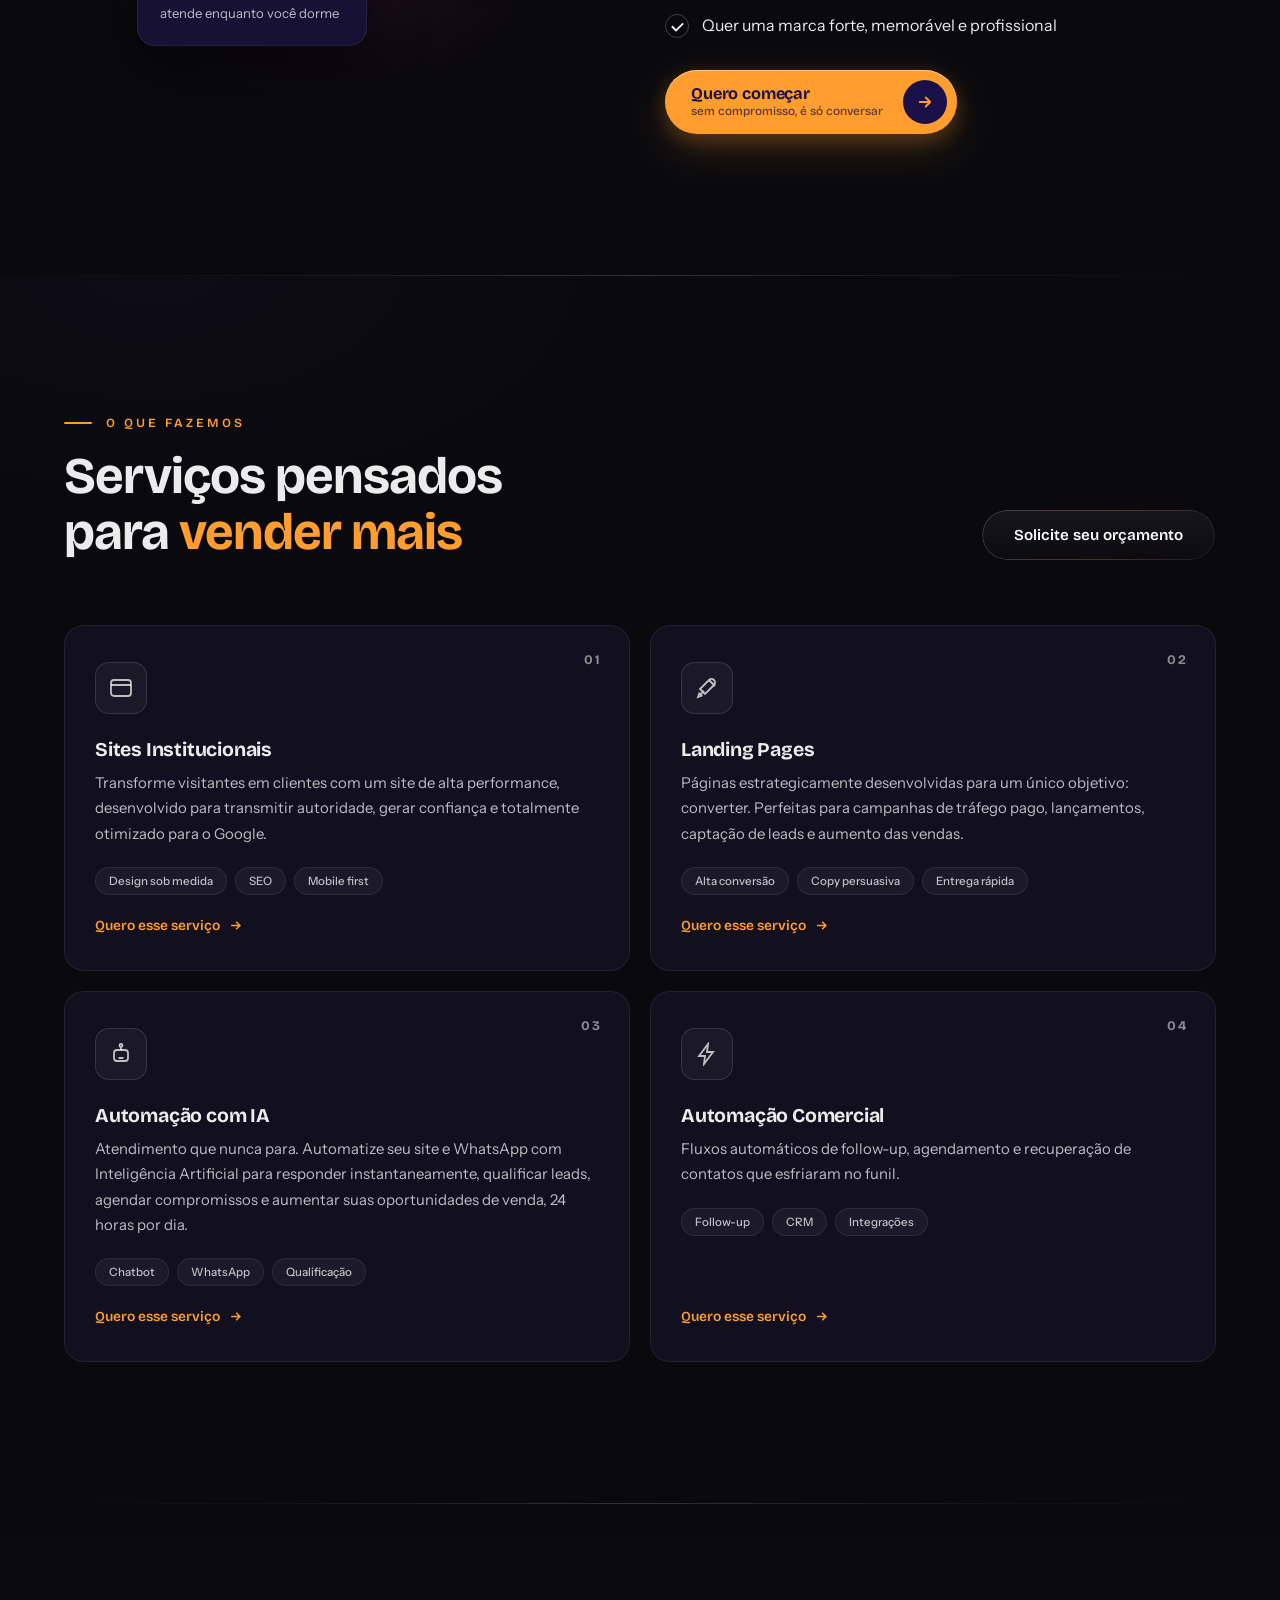
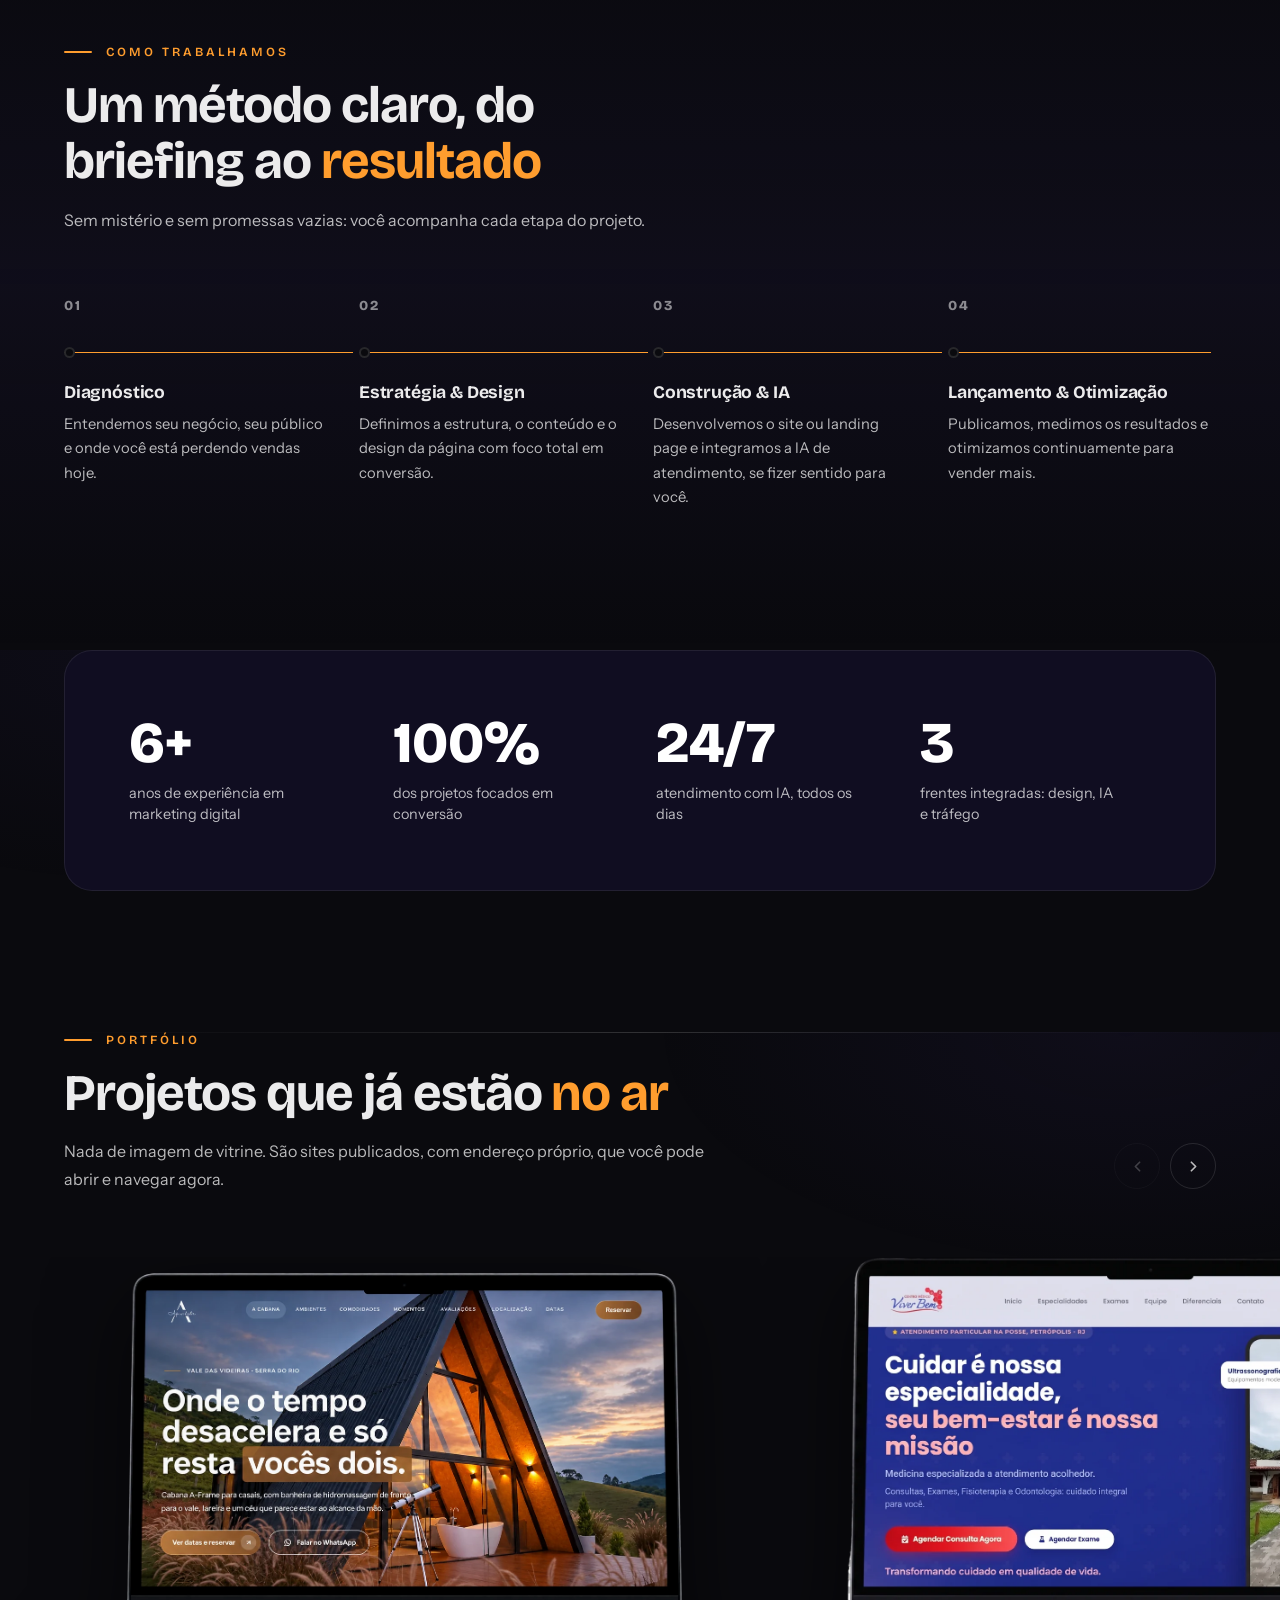
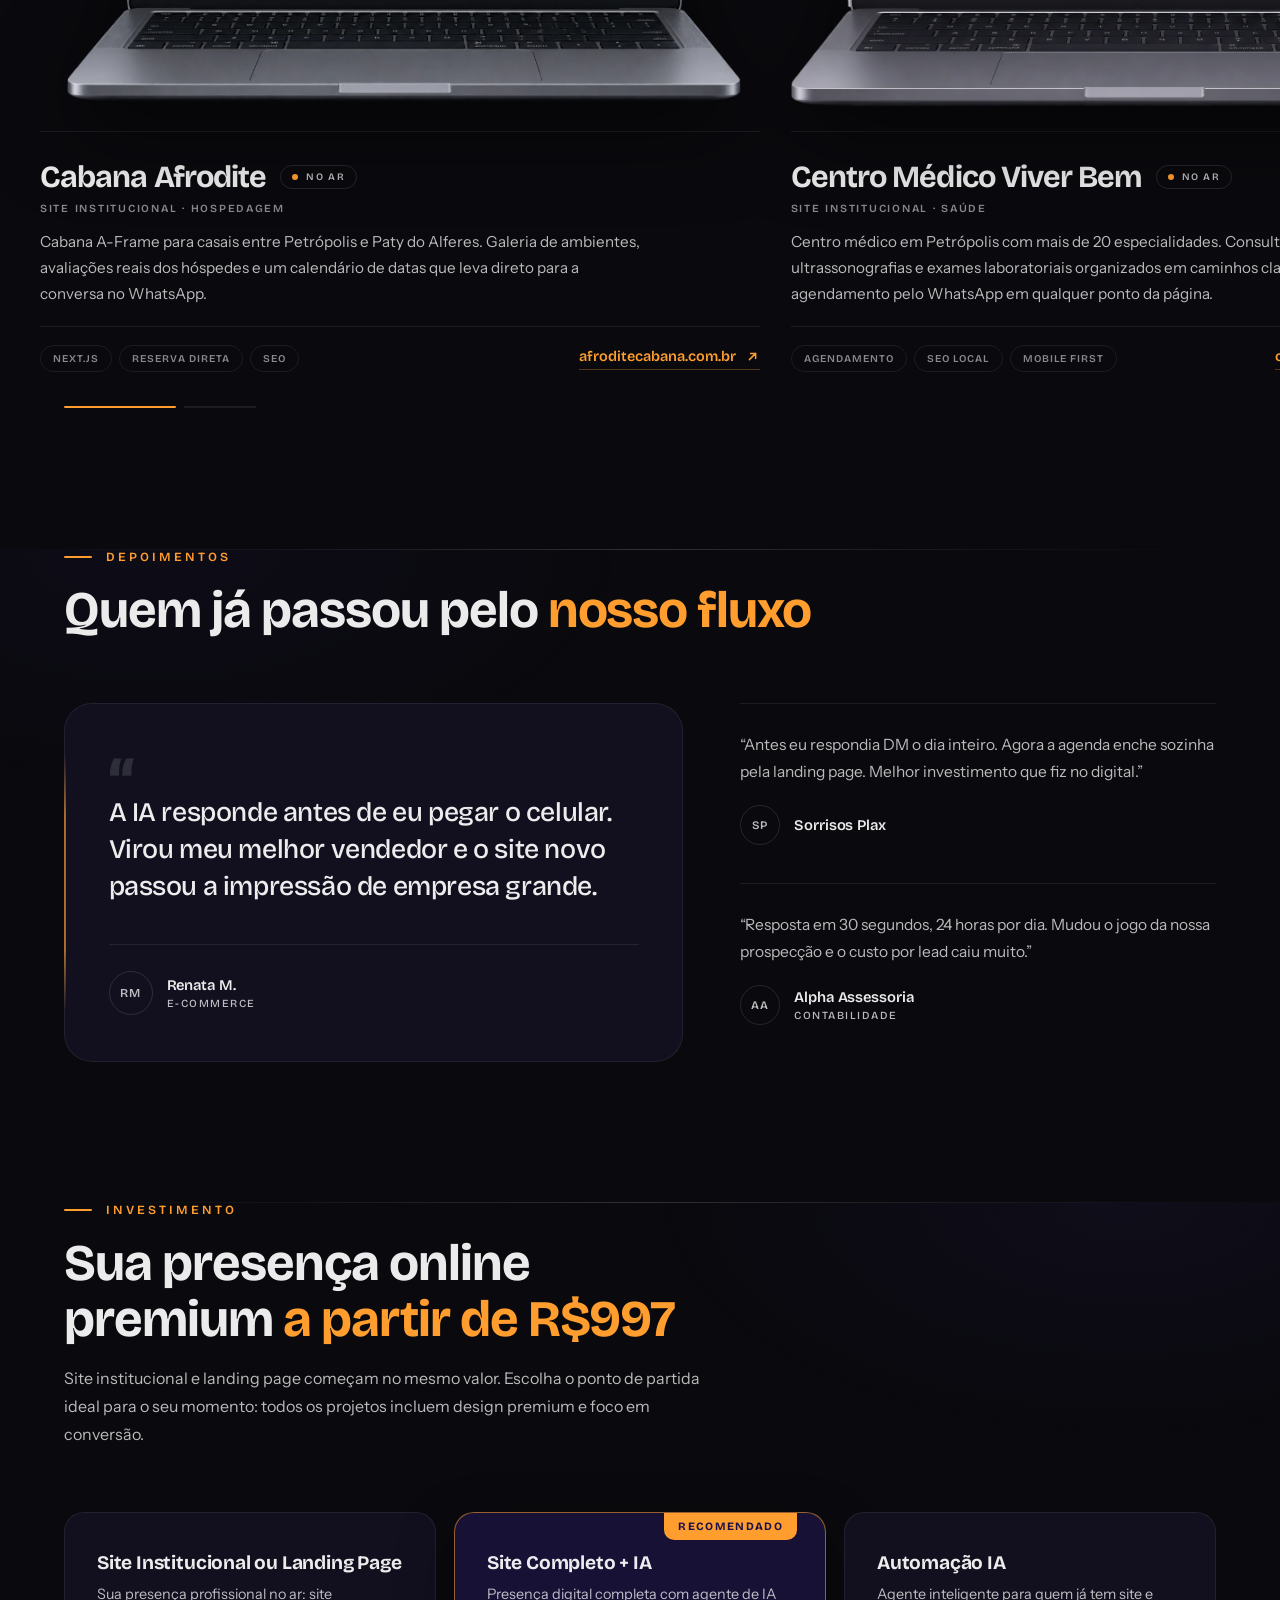
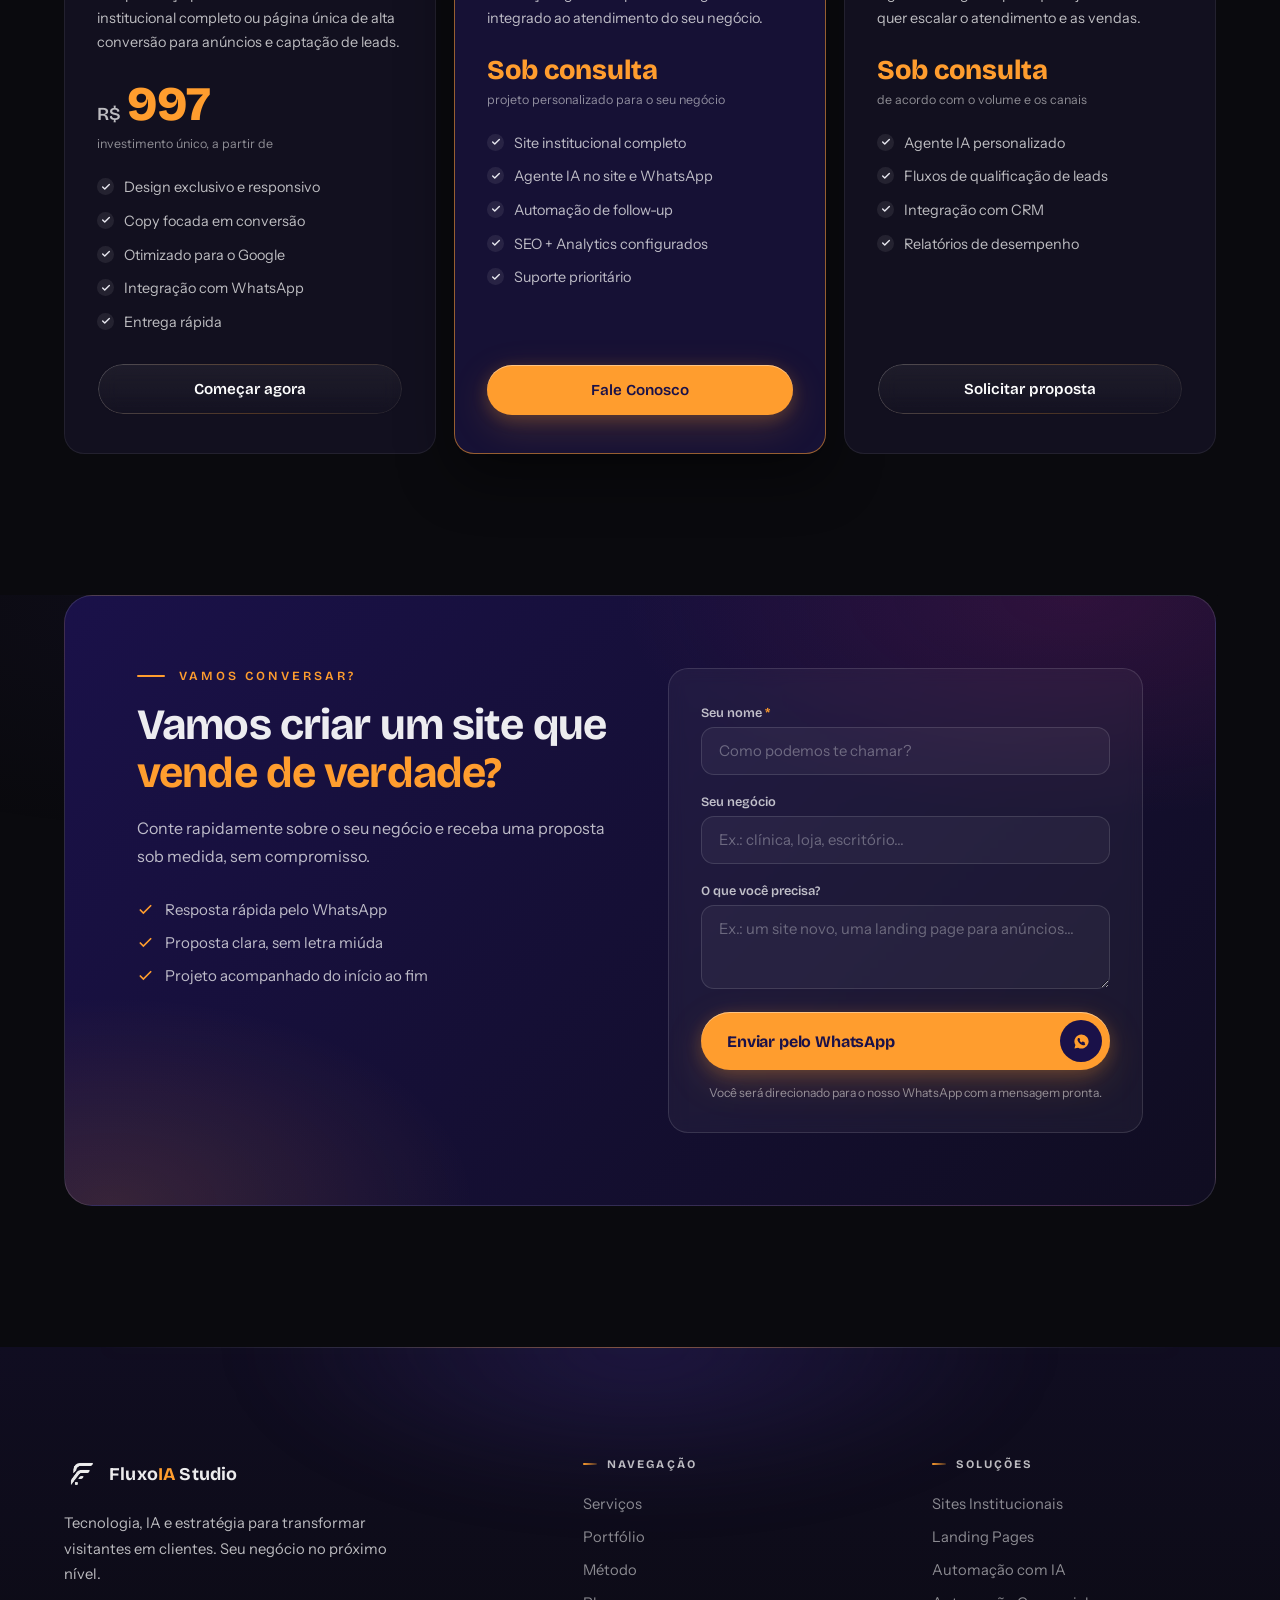
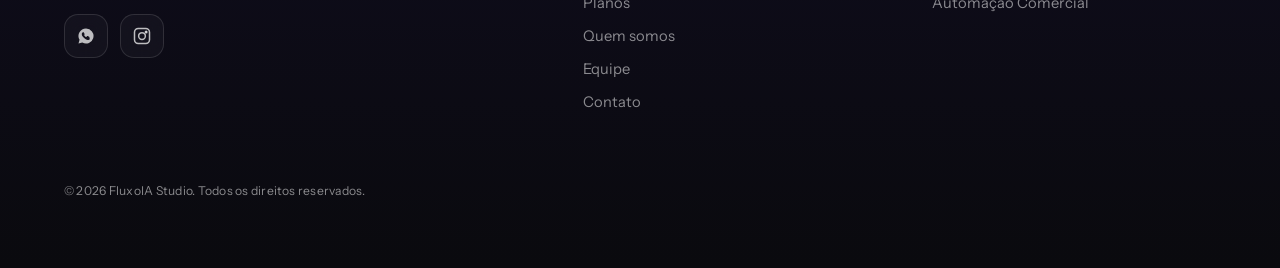
==== commit b8024f85: "Troca o mockup do Centro Medico Viver Bem - Nova imagem, com o selo de atendimento na Posse e a foto" ====
--- a/index.html
+++ b/index.html
@@ -365,7 +365,7 @@
 
       <article class="work">
         <a class="work-shot" href="https://www.centromedicoviverbem.com.br/" target="_blank" rel="noopener" aria-label="Abrir o site do Centro Médico Viver Bem em uma nova aba">
-          <img src="img/portfolio/viver-bem.webp" alt="Site do Centro Médico Viver Bem aberto na tela de um notebook" loading="lazy" width="1200" height="767" draggable="false">
+          <img src="img/portfolio/viver-bem.webp" alt="Site do Centro Médico Viver Bem aberto na tela de um notebook" loading="lazy" width="1681" height="1051" draggable="false">
         </a>
         <div class="work-info">
           <div class="work-titulo">
--- a/styles.css
+++ b/styles.css
@@ -813,21 +813,23 @@
      não re-encaixa sozinho quando as imagens terminam de carregar */
   scroll-snap-align:start;
 }
-/* a imagem é um PNG recortado: o notebook flutua, sem retângulo em volta */
+/* a imagem é um PNG recortado: o notebook flutua, sem retângulo em volta.
+   A caixa tem proporção fixa para que mockups de tamanhos diferentes deixem
+   as fichas dos cards alinhadas quando aparecem lado a lado. */
 .work-shot{
-  position:relative;display:block;
+  position:relative;display:block;aspect-ratio:16/10;
   transition:transform var(--dur) var(--ease-out);
 }
 .work-shot img{
-  width:100%;height:auto;display:block;pointer-events:none;
+  width:100%;height:100%;object-fit:contain;object-position:center bottom;
+  display:block;pointer-events:none;
   filter:drop-shadow(0 26px 42px rgba(0,0,0,.55));
   transition:filter var(--dur);
 }
 .work-shot:hover{transform:translateY(-6px)}
 .work-shot:hover img{filter:drop-shadow(0 34px 54px rgba(0,0,0,.62))}
 /* enquanto a imagem do projeto não existe, a moldura vira uma placa com o endereço */
-.work-shot--vazio{
-  aspect-ratio:3/2;display:grid;place-items:center;
+.work-shot--vazio{display:grid;place-items:center;
   border:1px solid var(--card-border);
   background:linear-gradient(160deg,var(--plum-850),var(--plum-900) 70%);
 }
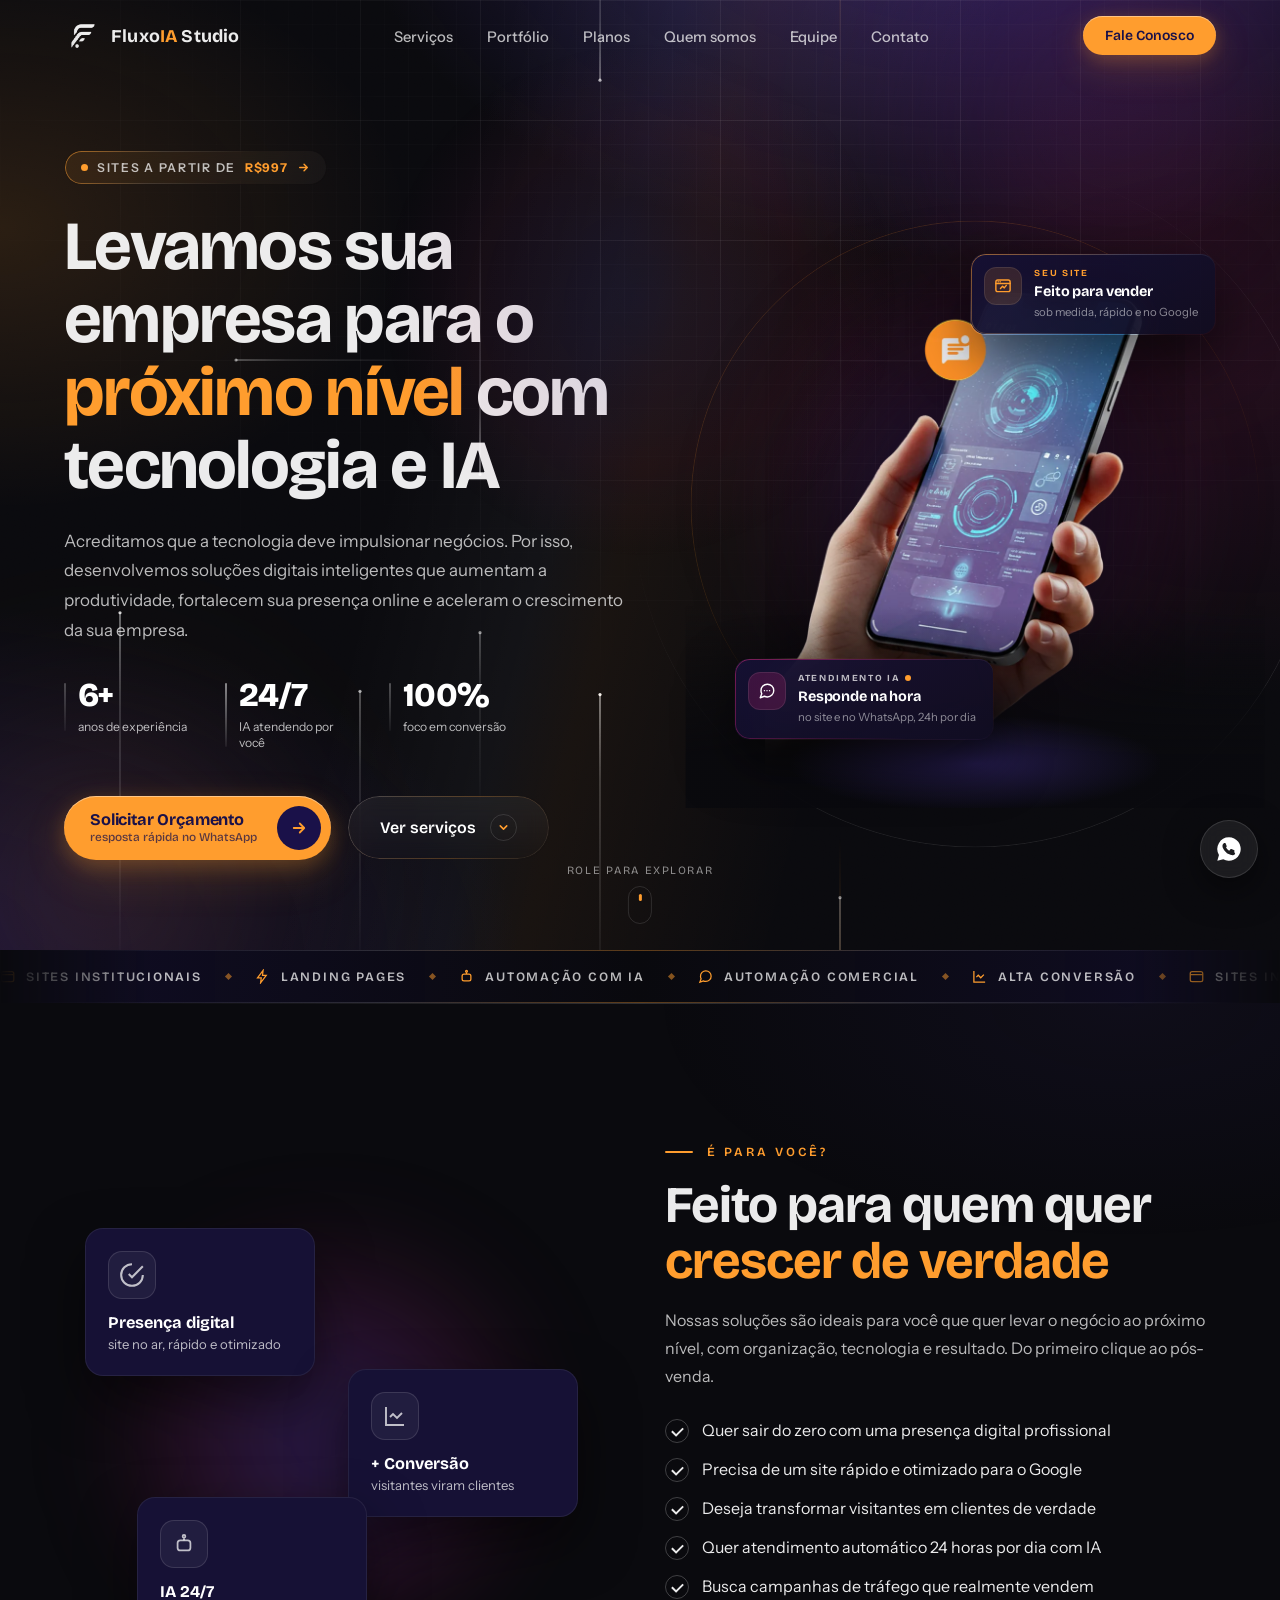
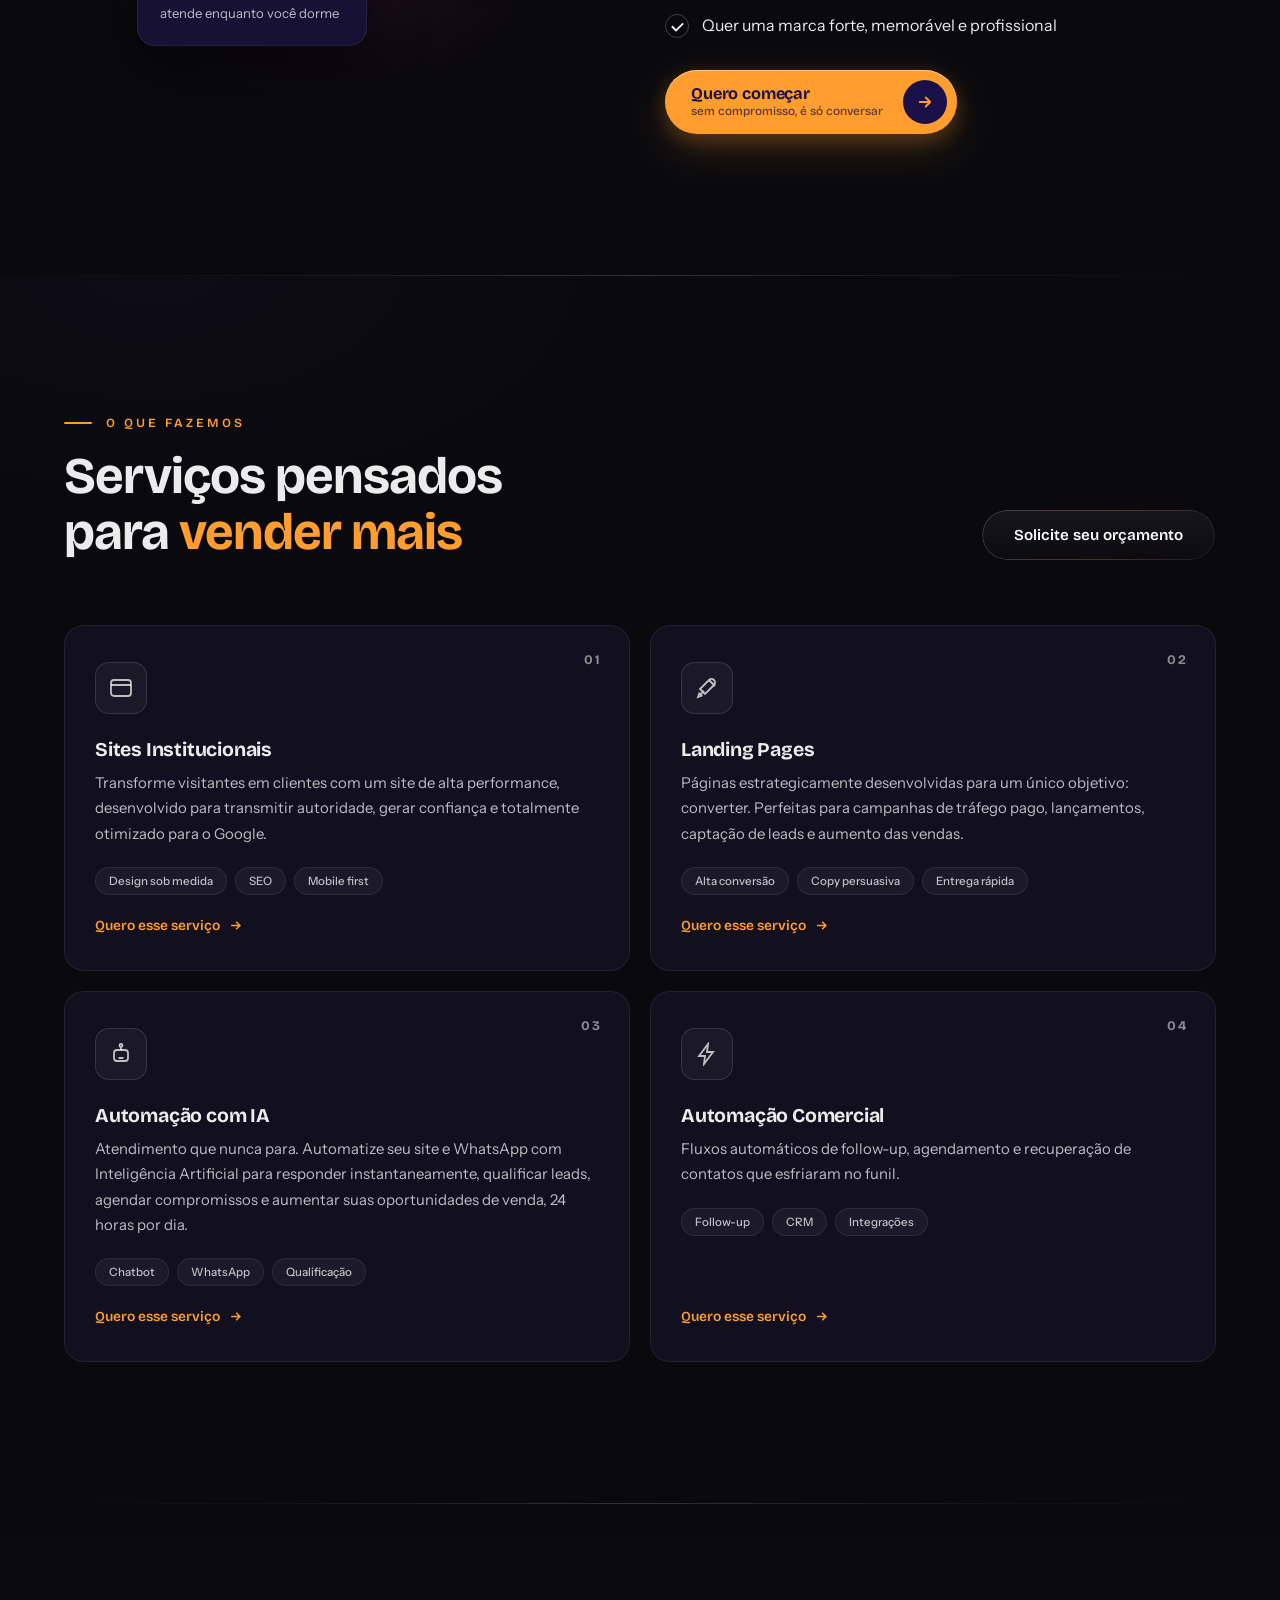
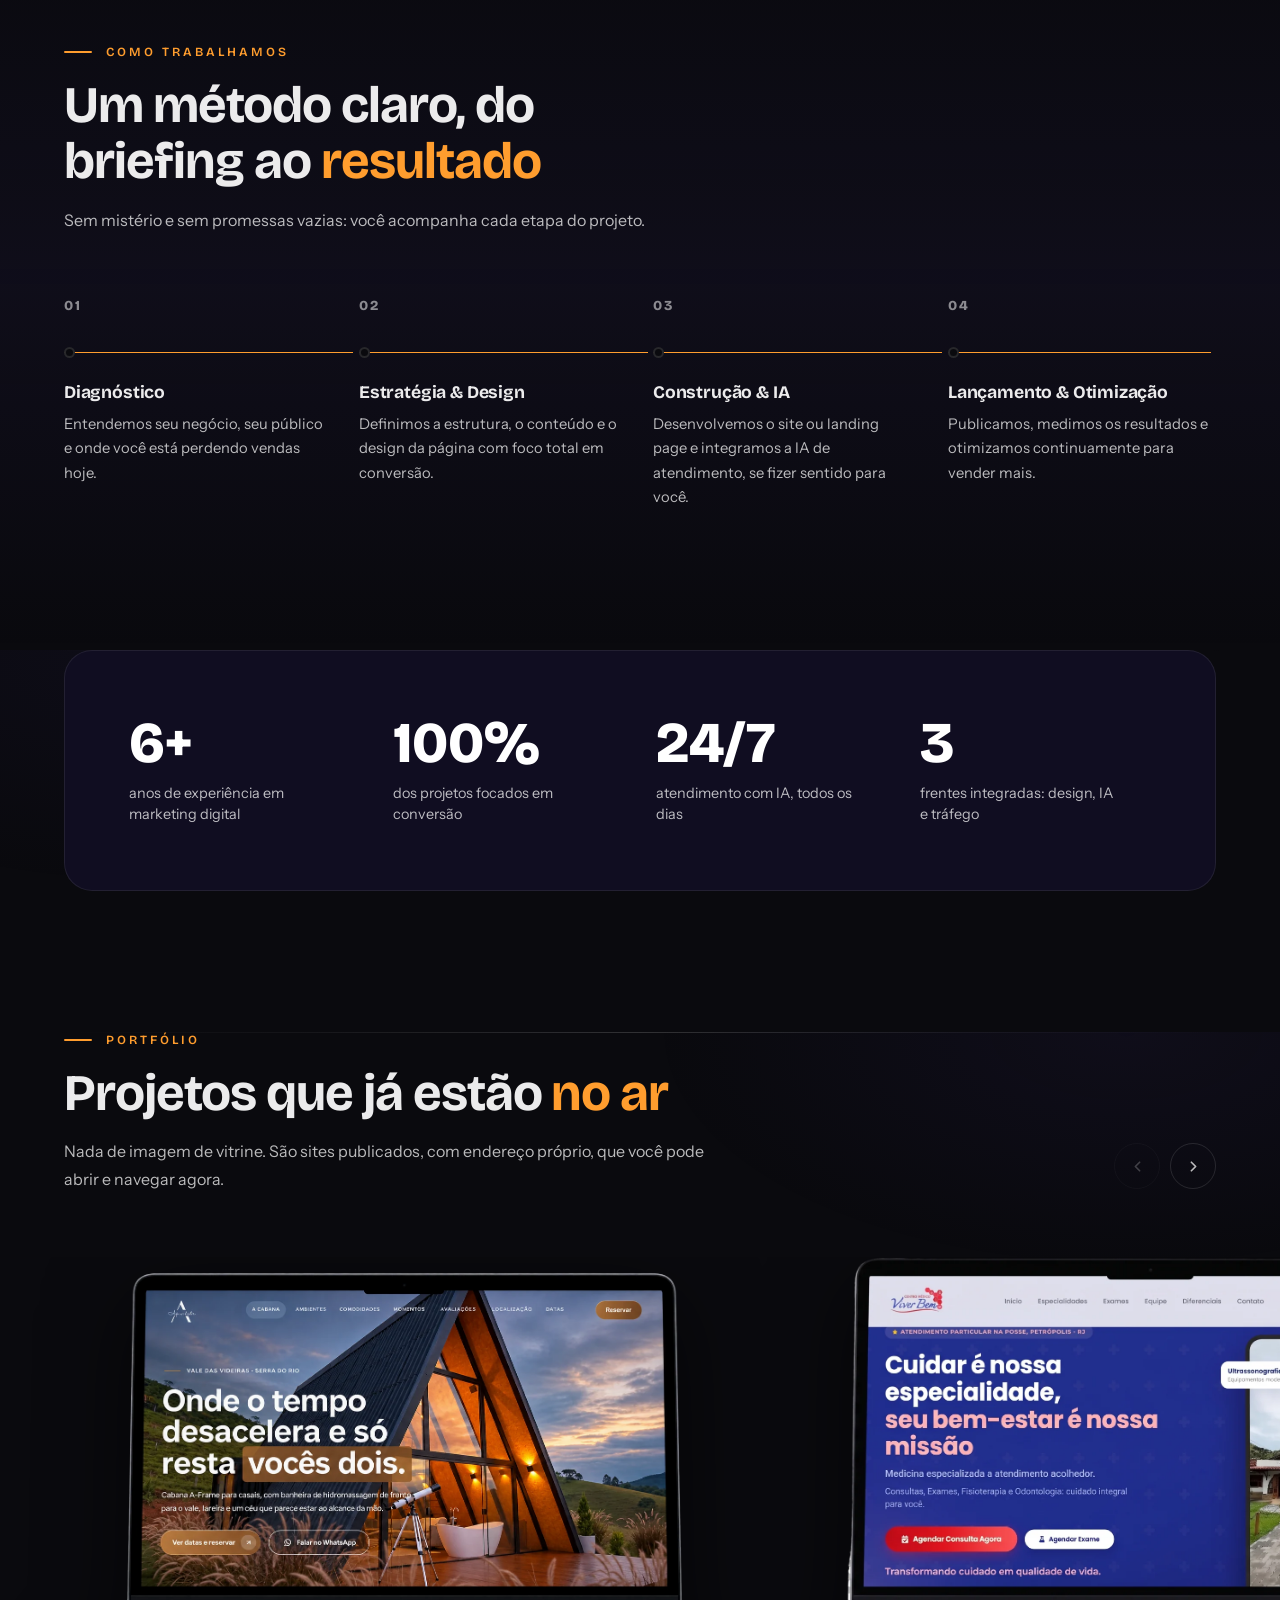
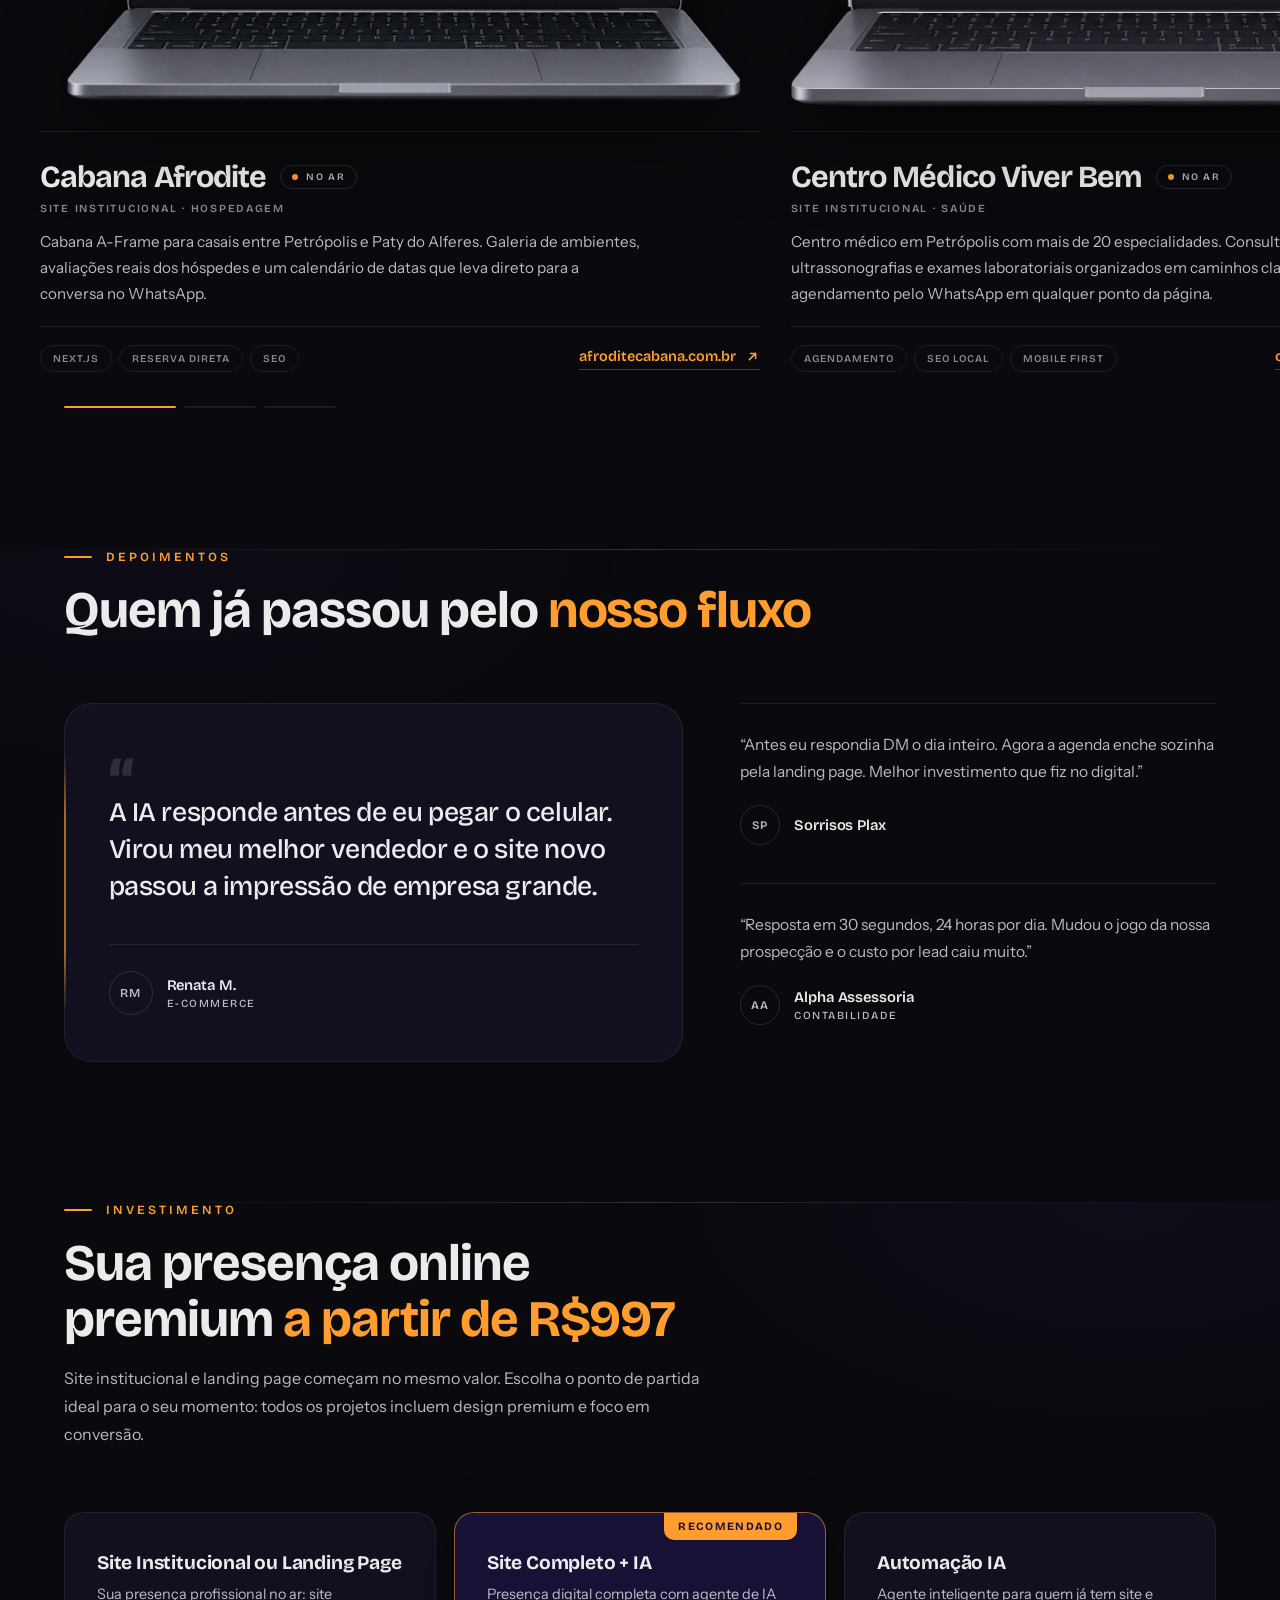
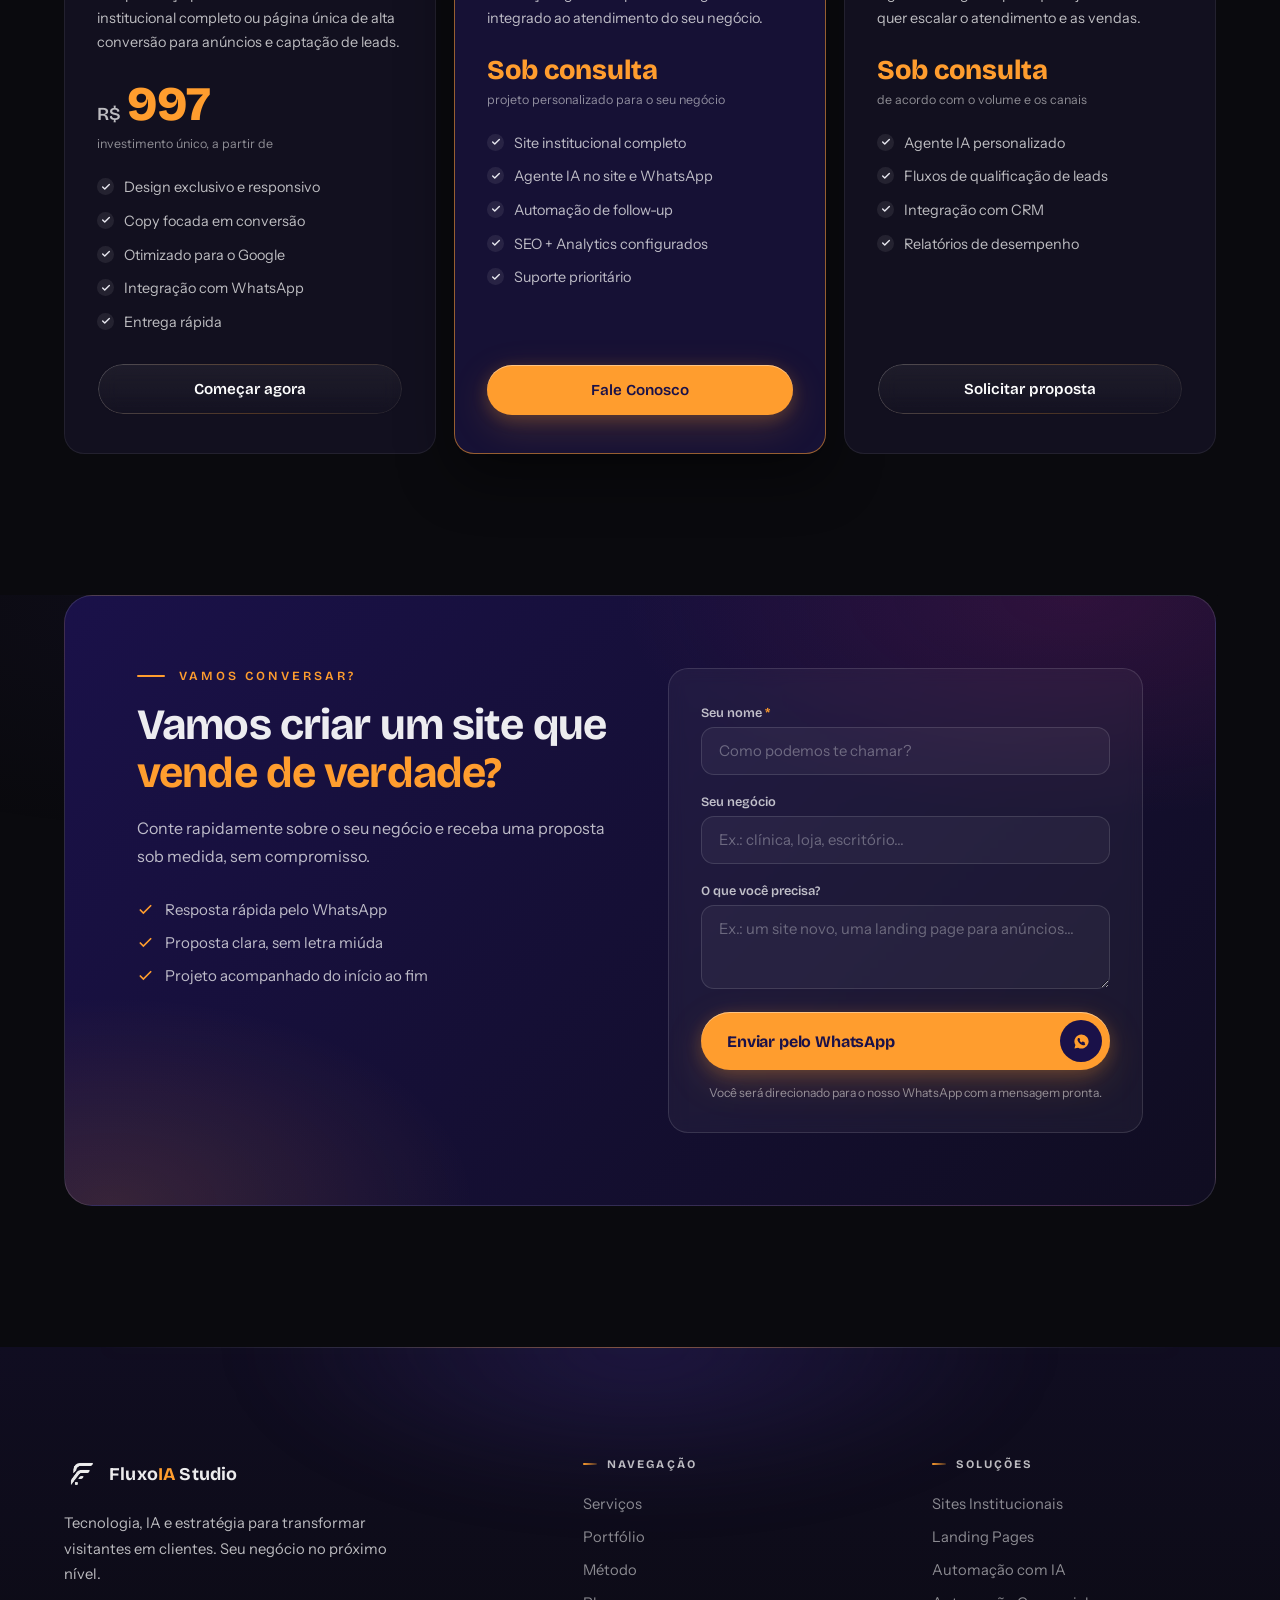
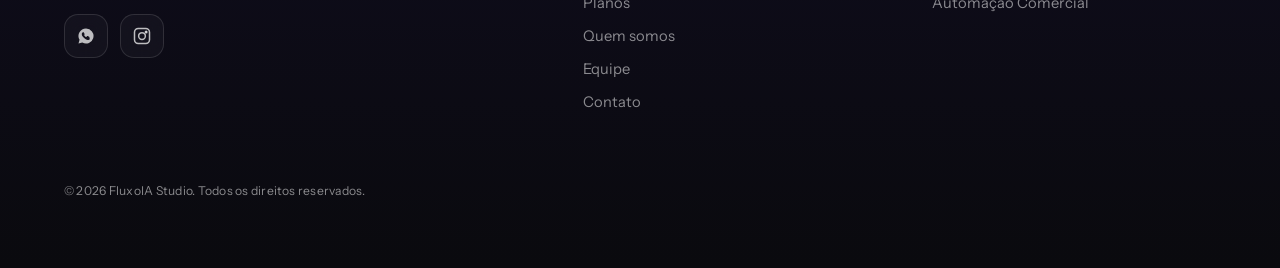
==== commit c4ef25cb: "Adiciona Quesia Constancio ao portfolio, marcada como Em breve Terceiro projeto: site da advogada Qu" ====
--- a/index.html
+++ b/index.html
@@ -384,11 +384,30 @@
         </div>
       </article>
 
+
+      <article class="work">
+        <span class="work-shot work-shot--sem-link">
+          <img src="img/portfolio/quesia-adv.webp" alt="Site da advogada Quesia Constâncio aberto na tela de um notebook" loading="lazy" width="1523" height="996" draggable="false">
+        </span>
+        <div class="work-info">
+          <div class="work-titulo">
+            <h3>Quesia Constâncio</h3>
+            <span class="work-live work-live--breve"><i aria-hidden="true"></i>Em breve</span>
+          </div>
+          <span class="work-tipo">Site institucional &middot; Advocacia</span>
+          <p>Advogada em Pedro do Rio, Petrópolis, atuando em Direito Previdenciário, Imobiliário e Sucessório. Topo em vídeo, agendamento direto e as avaliações reais do Google em carrossel.</p>
+          <div class="work-rodape">
+            <ul class="work-tags"><li>Agendamento</li><li>Avaliações Google</li><li>SEO local</li></ul>
+            <span class="work-dominio">quesiaadv.com.br</span>
+          </div>
+        </div>
+      </article>
+
     </div>
   </div>
 
   <div class="container">
-    <div class="work-passos reveal" id="workPassos" aria-hidden="true"><span></span><span></span></div>
+    <div class="work-passos reveal" id="workPassos" aria-hidden="true"><span></span><span></span><span></span></div>
   </div>
 </section>
 
--- a/styles.css
+++ b/styles.css
@@ -845,6 +845,16 @@
   letter-spacing:.16em;text-transform:uppercase;color:var(--white-70);
   border:1px solid var(--border-strong);border-radius:99px;padding:5px 11px;
 }
+/* projeto pronto mas ainda sem domínio: ponto parado, sem o pulso do "no ar" */
+.work-live--breve{color:var(--white-50)}
+.work-live--breve i{background:var(--white-50);animation:none}
+/* endereço ainda não publicado: aparece como texto, nunca como link quebrado */
+.work-dominio{
+  font-family:var(--font-display);font-weight:600;font-size:.9rem;
+  color:var(--white-50);letter-spacing:.01em;
+}
+.work-shot--sem-link{cursor:default}
+.work-shot--sem-link:hover{transform:none}
 .work-live i{
   width:6px;height:6px;border-radius:50%;background:var(--orange-500);flex:none;
   animation:livePulse 2.2s ease-in-out infinite;
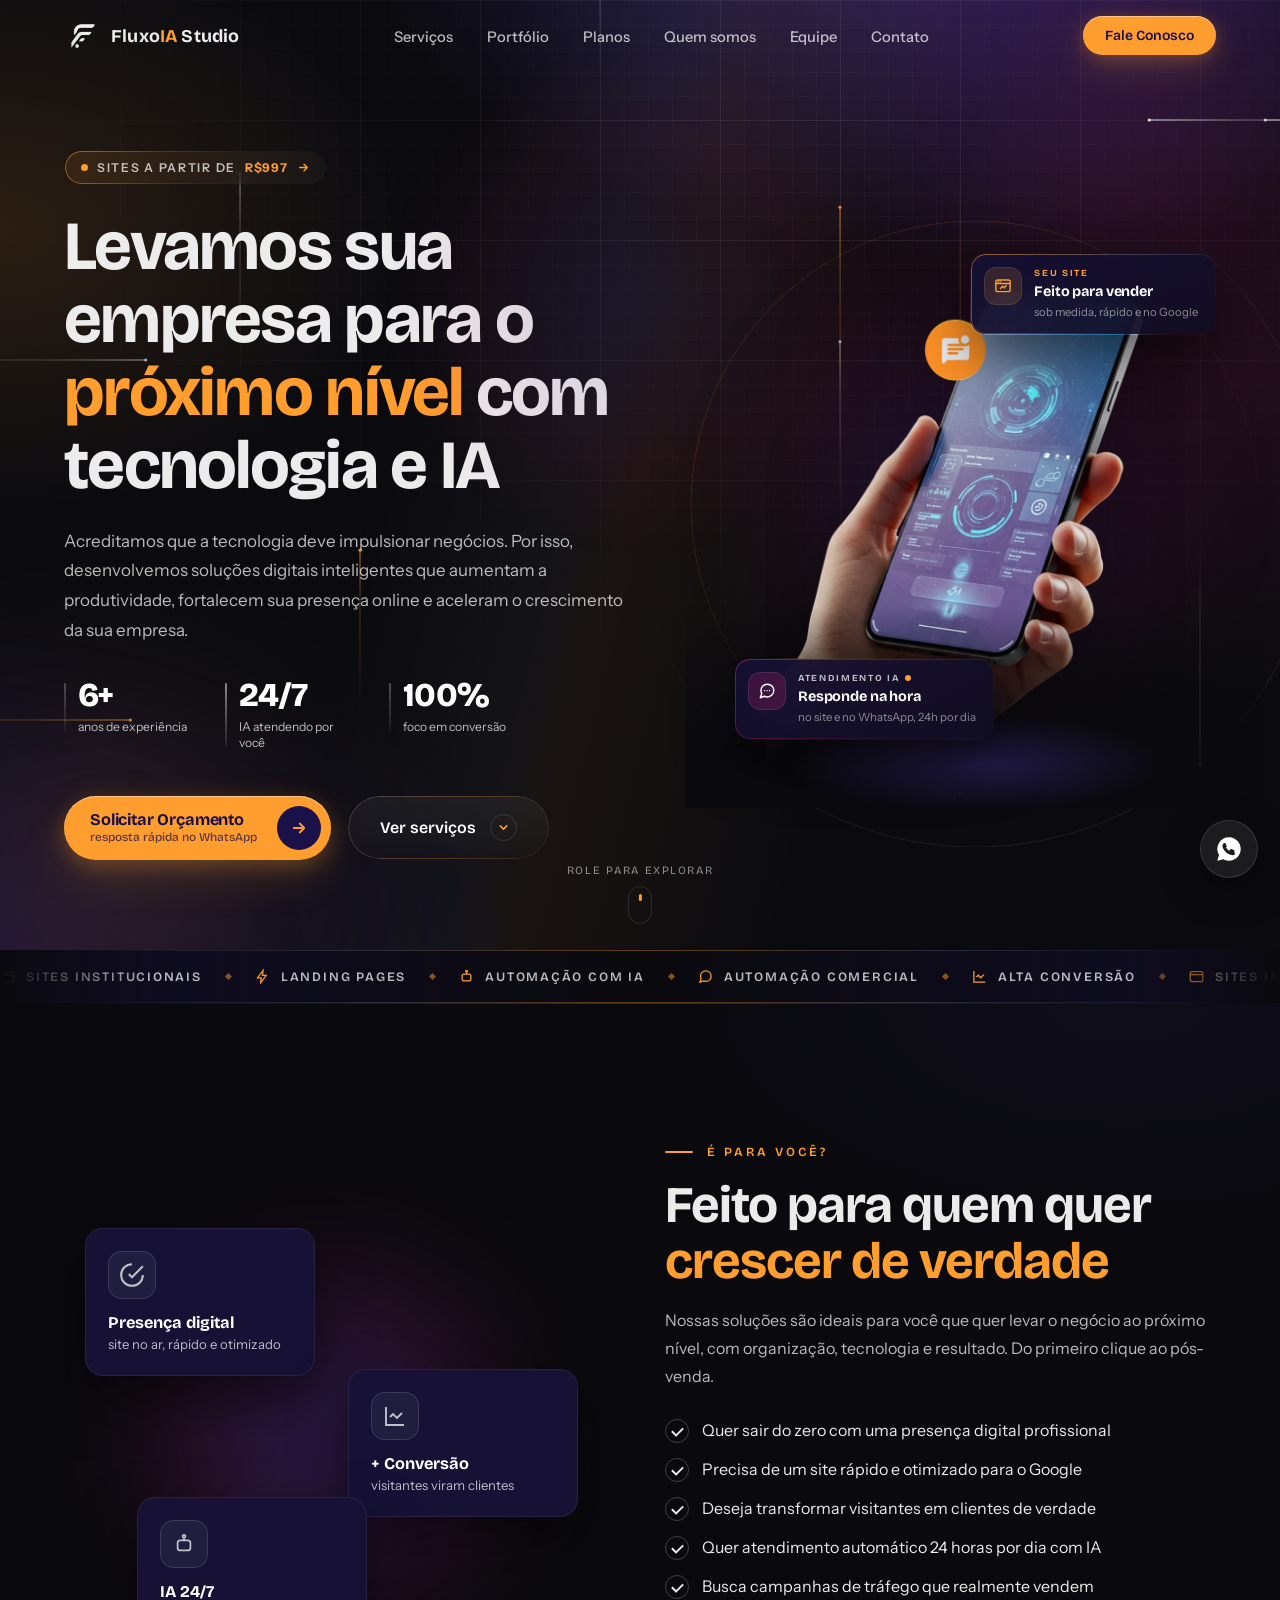
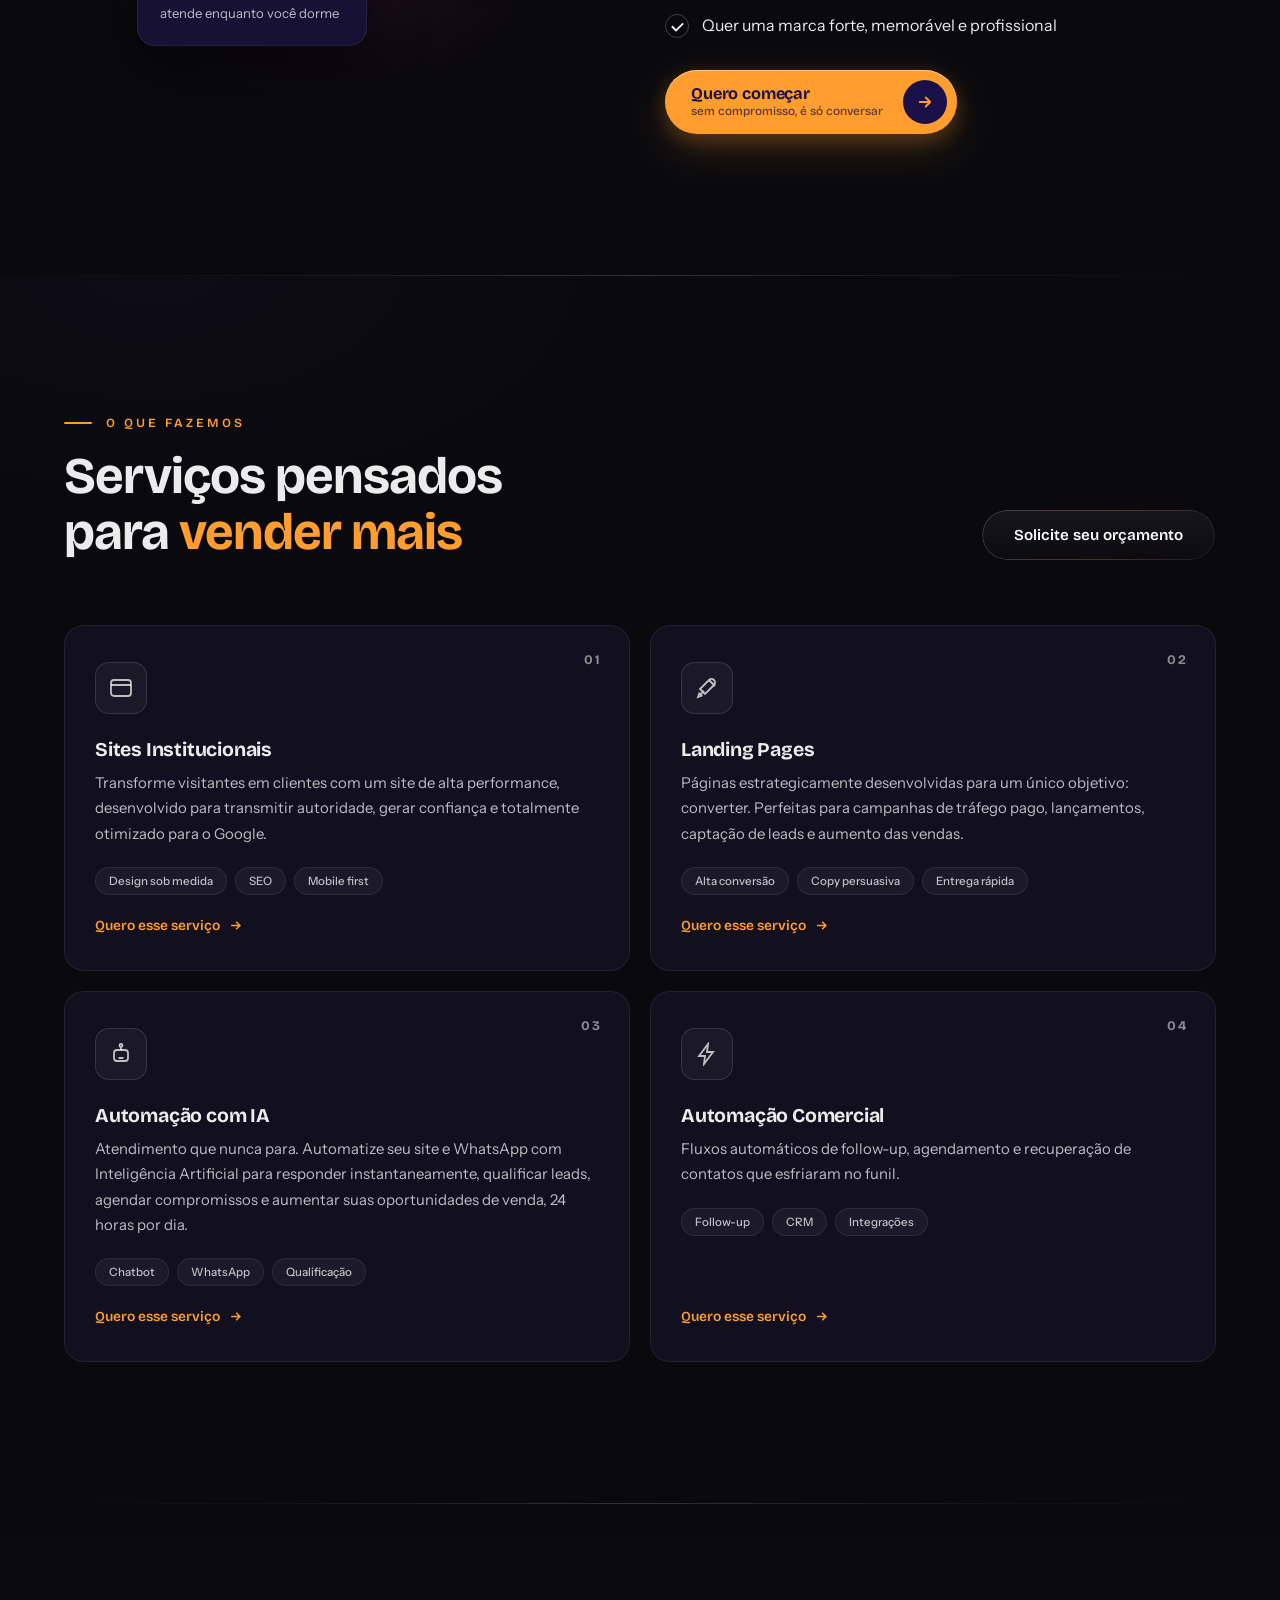
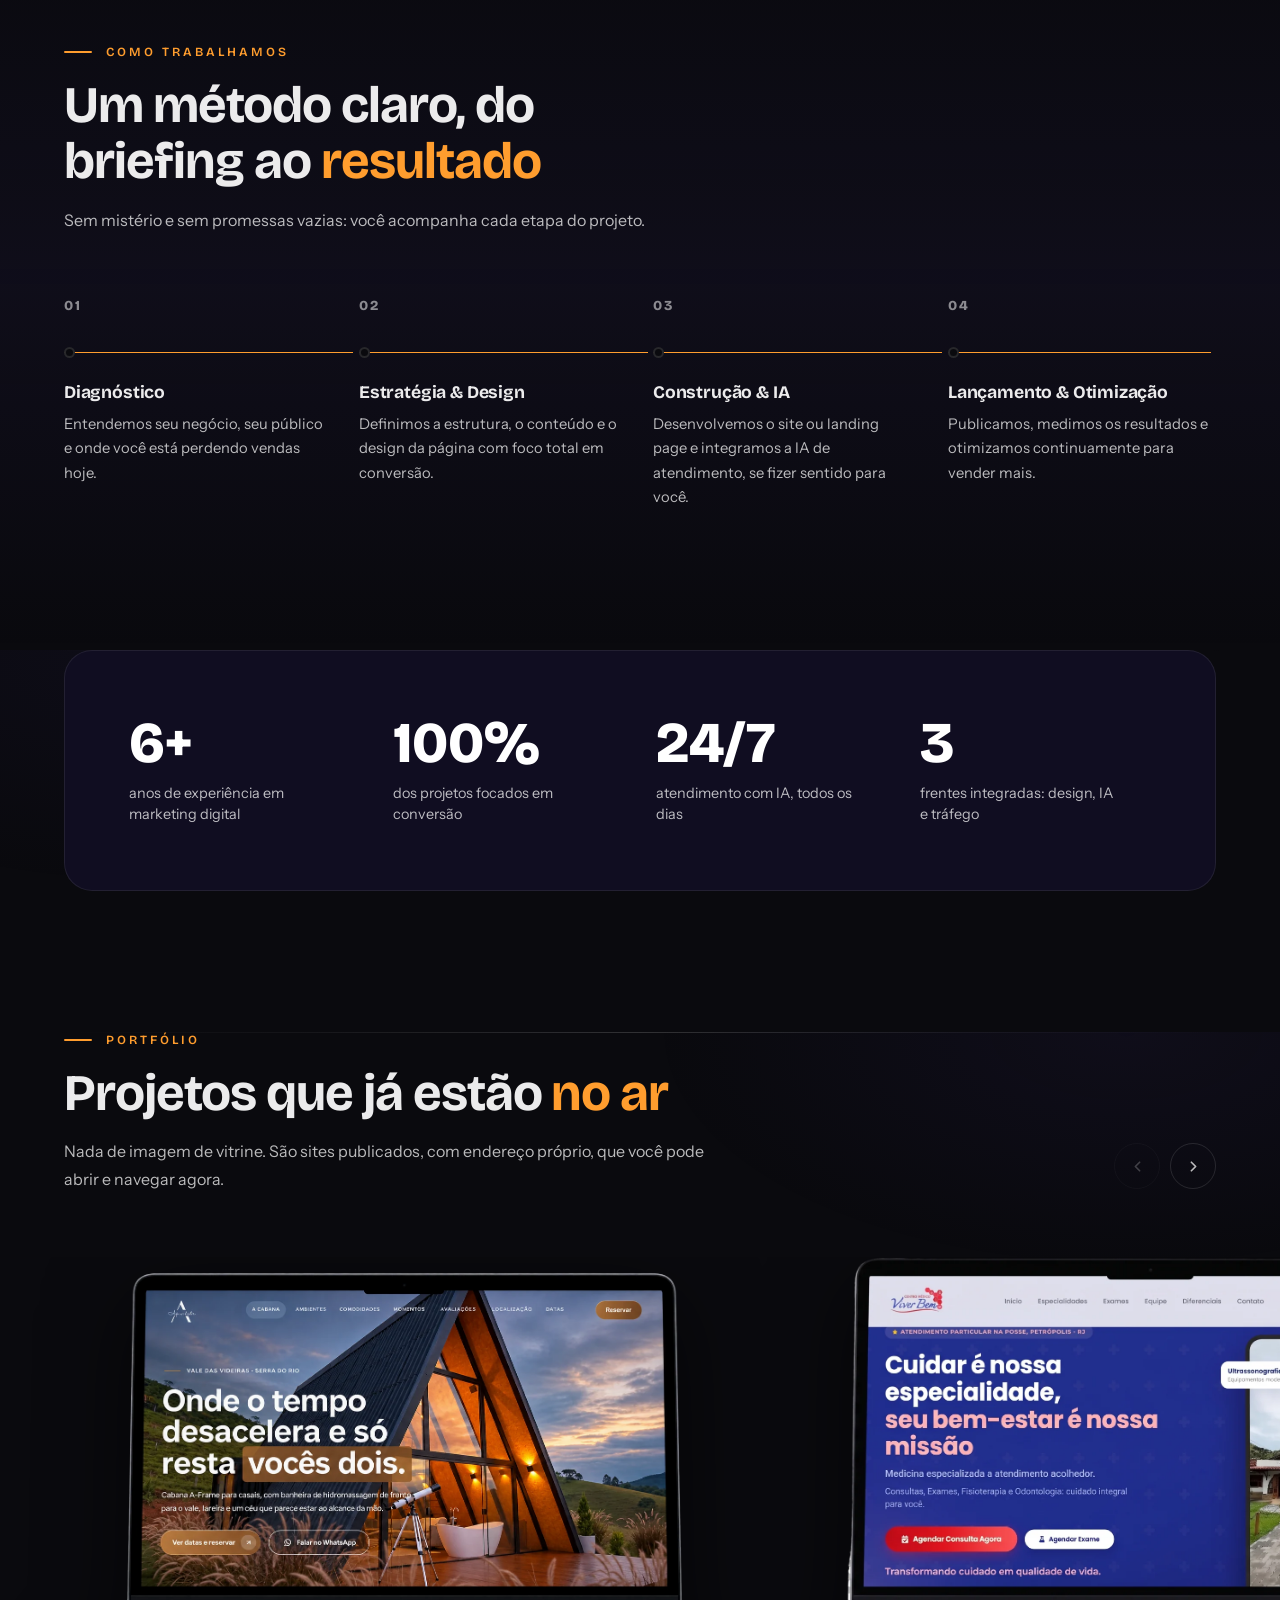
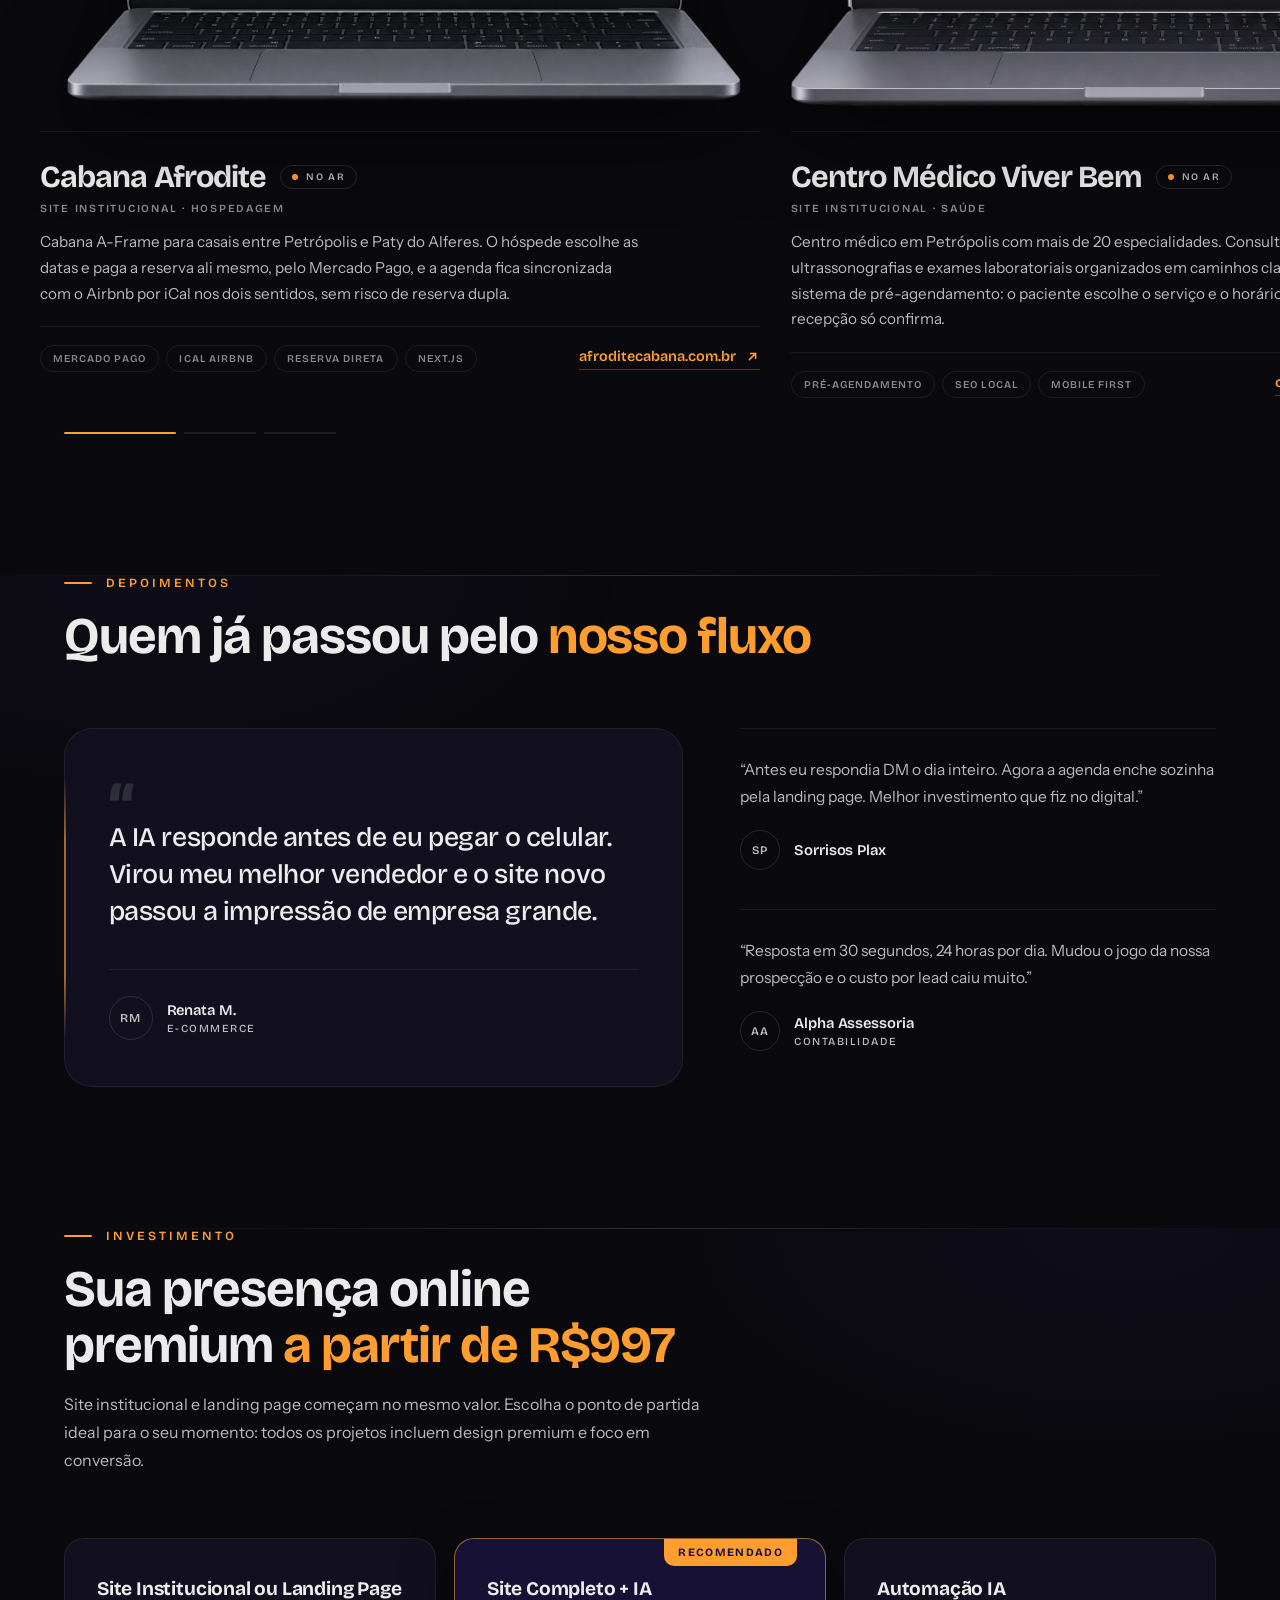
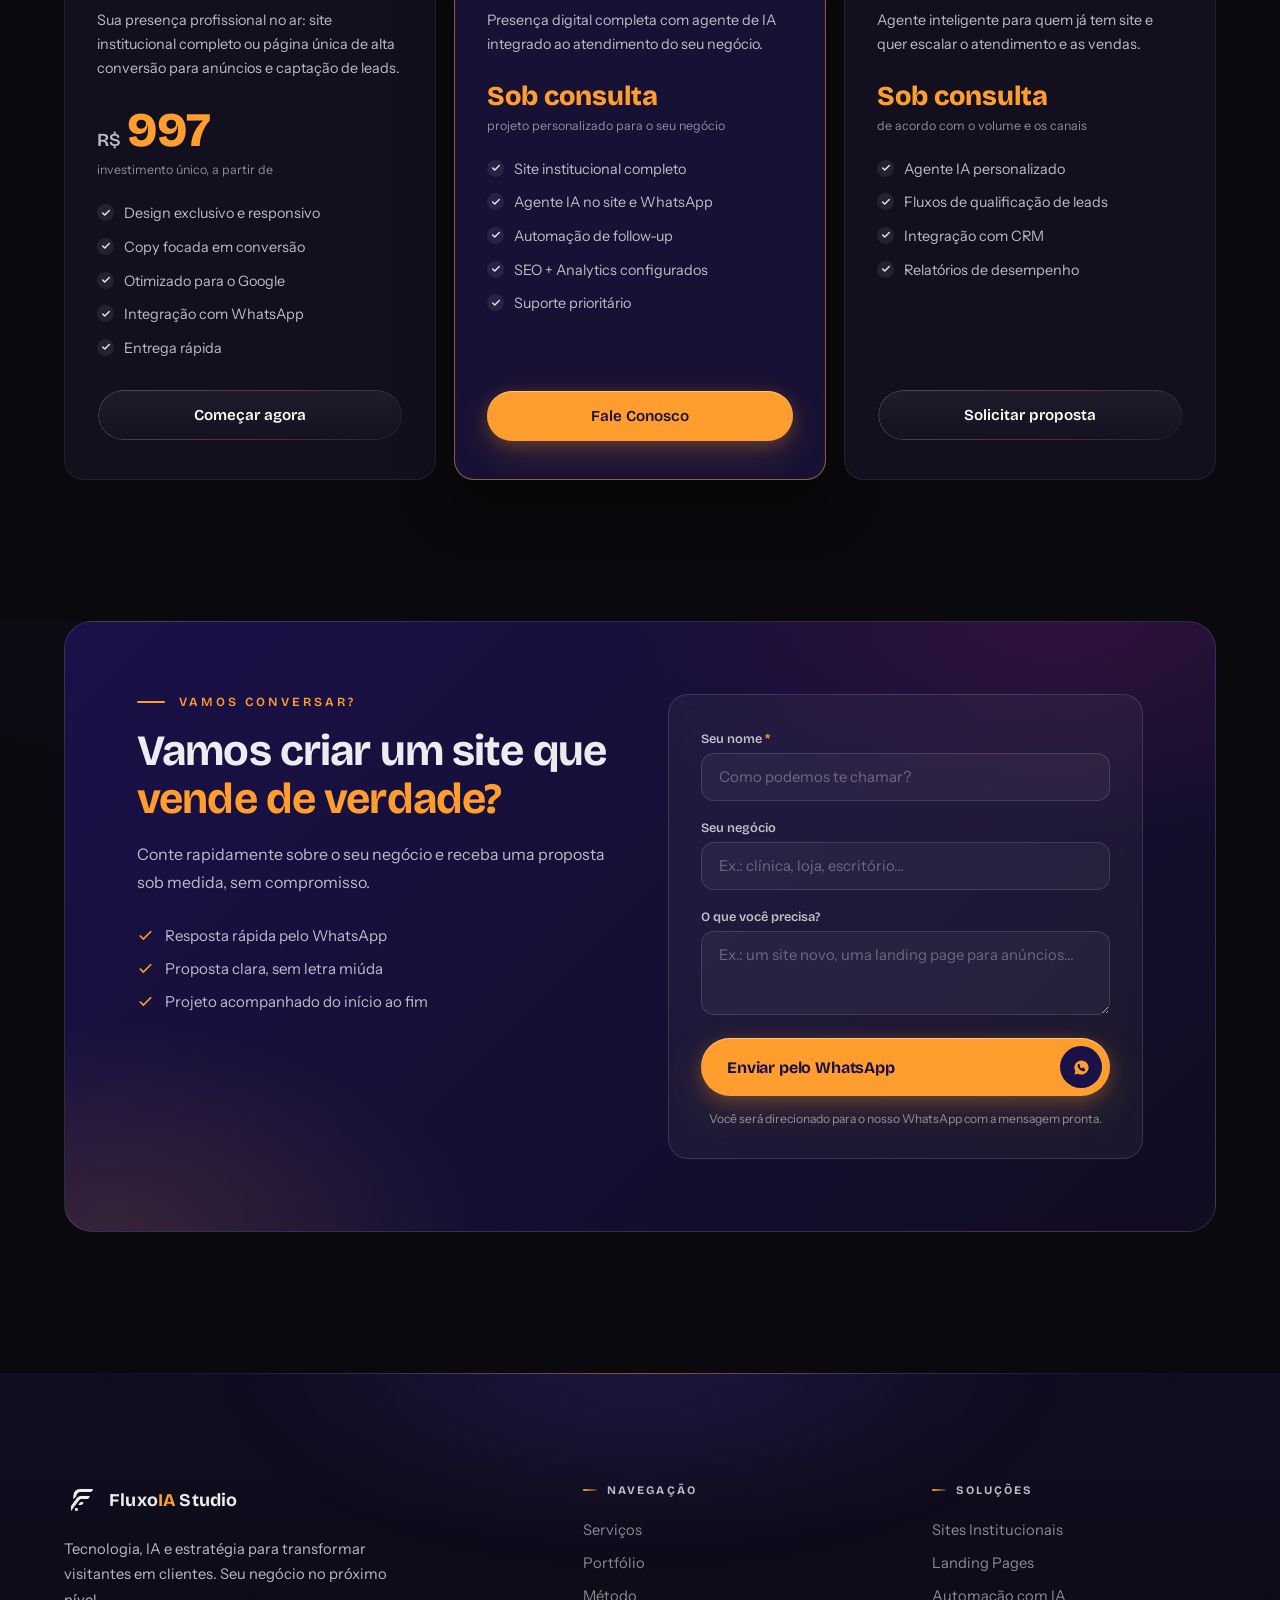
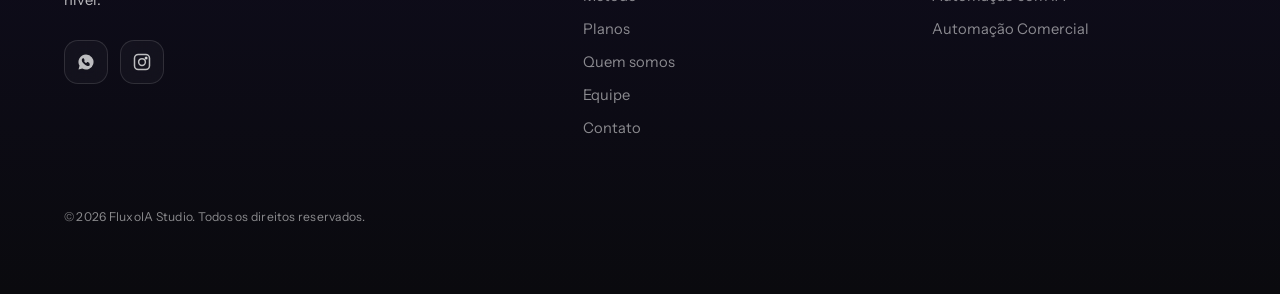
==== commit 601022f6: "Conta o que cada projeto do portfolio faz por dentro Cabana Afrodite: passa a dizer que o hospede es" ====
--- a/index.html
+++ b/index.html
@@ -352,9 +352,9 @@
             <span class="work-live"><i aria-hidden="true"></i>No ar</span>
           </div>
           <span class="work-tipo">Site institucional &middot; Hospedagem</span>
-          <p>Cabana A-Frame para casais entre Petrópolis e Paty do Alferes. Galeria de ambientes, avaliações reais dos hóspedes e um calendário de datas que leva direto para a conversa no WhatsApp.</p>
+          <p>Cabana A-Frame para casais entre Petrópolis e Paty do Alferes. O hóspede escolhe as datas e paga a reserva ali mesmo, pelo Mercado Pago, e a agenda fica sincronizada com o Airbnb por iCal nos dois sentidos, sem risco de reserva dupla.</p>
           <div class="work-rodape">
-            <ul class="work-tags"><li>Next.js</li><li>Reserva direta</li><li>SEO</li></ul>
+            <ul class="work-tags"><li>Mercado Pago</li><li>iCal Airbnb</li><li>Reserva direta</li><li>Next.js</li></ul>
             <a class="work-cta" href="https://afroditecabana.com.br/" target="_blank" rel="noopener">
               afroditecabana.com.br
               <svg width="15" height="15" viewBox="0 0 24 24" fill="none" stroke="currentColor" stroke-width="2.4" stroke-linecap="round" stroke-linejoin="round" aria-hidden="true"><path d="M7 17 17 7M9 7h8v8"/></svg>
@@ -373,9 +373,9 @@
             <span class="work-live"><i aria-hidden="true"></i>No ar</span>
           </div>
           <span class="work-tipo">Site institucional &middot; Saúde</span>
-          <p>Centro médico em Petrópolis com mais de 20 especialidades. Consultas, ultrassonografias e exames laboratoriais organizados em caminhos claros, com agendamento pelo WhatsApp em qualquer ponto da página.</p>
+          <p>Centro médico em Petrópolis com mais de 20 especialidades. Consultas, ultrassonografias e exames laboratoriais organizados em caminhos claros, com sistema de pré-agendamento: o paciente escolhe o serviço e o horário pelo site, e a recepção só confirma.</p>
           <div class="work-rodape">
-            <ul class="work-tags"><li>Agendamento</li><li>SEO local</li><li>Mobile first</li></ul>
+            <ul class="work-tags"><li>Pré-agendamento</li><li>SEO local</li><li>Mobile first</li></ul>
             <a class="work-cta" href="https://www.centromedicoviverbem.com.br/" target="_blank" rel="noopener">
               centromedicoviverbem.com.br
               <svg width="15" height="15" viewBox="0 0 24 24" fill="none" stroke="currentColor" stroke-width="2.4" stroke-linecap="round" stroke-linejoin="round" aria-hidden="true"><path d="M7 17 17 7M9 7h8v8"/></svg>
@@ -386,19 +386,22 @@
 
 
       <article class="work">
-        <span class="work-shot work-shot--sem-link">
+        <a class="work-shot" href="https://abalduinojose-cmd.github.io/quesia/" target="_blank" rel="noopener" aria-label="Abrir a prévia do site da Quesia Constâncio em uma nova aba">
           <img src="img/portfolio/quesia-adv.webp" alt="Site da advogada Quesia Constâncio aberto na tela de um notebook" loading="lazy" width="1523" height="996" draggable="false">
-        </span>
+        </a>
         <div class="work-info">
           <div class="work-titulo">
             <h3>Quesia Constâncio</h3>
             <span class="work-live work-live--breve"><i aria-hidden="true"></i>Em breve</span>
           </div>
           <span class="work-tipo">Site institucional &middot; Advocacia</span>
-          <p>Advogada em Pedro do Rio, Petrópolis, atuando em Direito Previdenciário, Imobiliário e Sucessório. Topo em vídeo, agendamento direto e as avaliações reais do Google em carrossel.</p>
+          <p>Advogada em Pedro do Rio, Petrópolis, atuando em Direito Previdenciário, Imobiliário e Sucessório. Topo em vídeo, avaliações reais do Google em carrossel e sistema de pré-agendamento, para o cliente marcar a consulta sem precisar ligar.</p>
           <div class="work-rodape">
-            <ul class="work-tags"><li>Agendamento</li><li>Avaliações Google</li><li>SEO local</li></ul>
-            <span class="work-dominio">quesiaadv.com.br</span>
+            <ul class="work-tags"><li>Pré-agendamento</li><li>Avaliações Google</li><li>SEO local</li></ul>
+            <a class="work-cta" href="https://abalduinojose-cmd.github.io/quesia/" target="_blank" rel="noopener">
+              Ver prévia
+              <svg width="15" height="15" viewBox="0 0 24 24" fill="none" stroke="currentColor" stroke-width="2.4" stroke-linecap="round" stroke-linejoin="round" aria-hidden="true"><path d="M7 17 17 7M9 7h8v8"/></svg>
+            </a>
           </div>
         </div>
       </article>
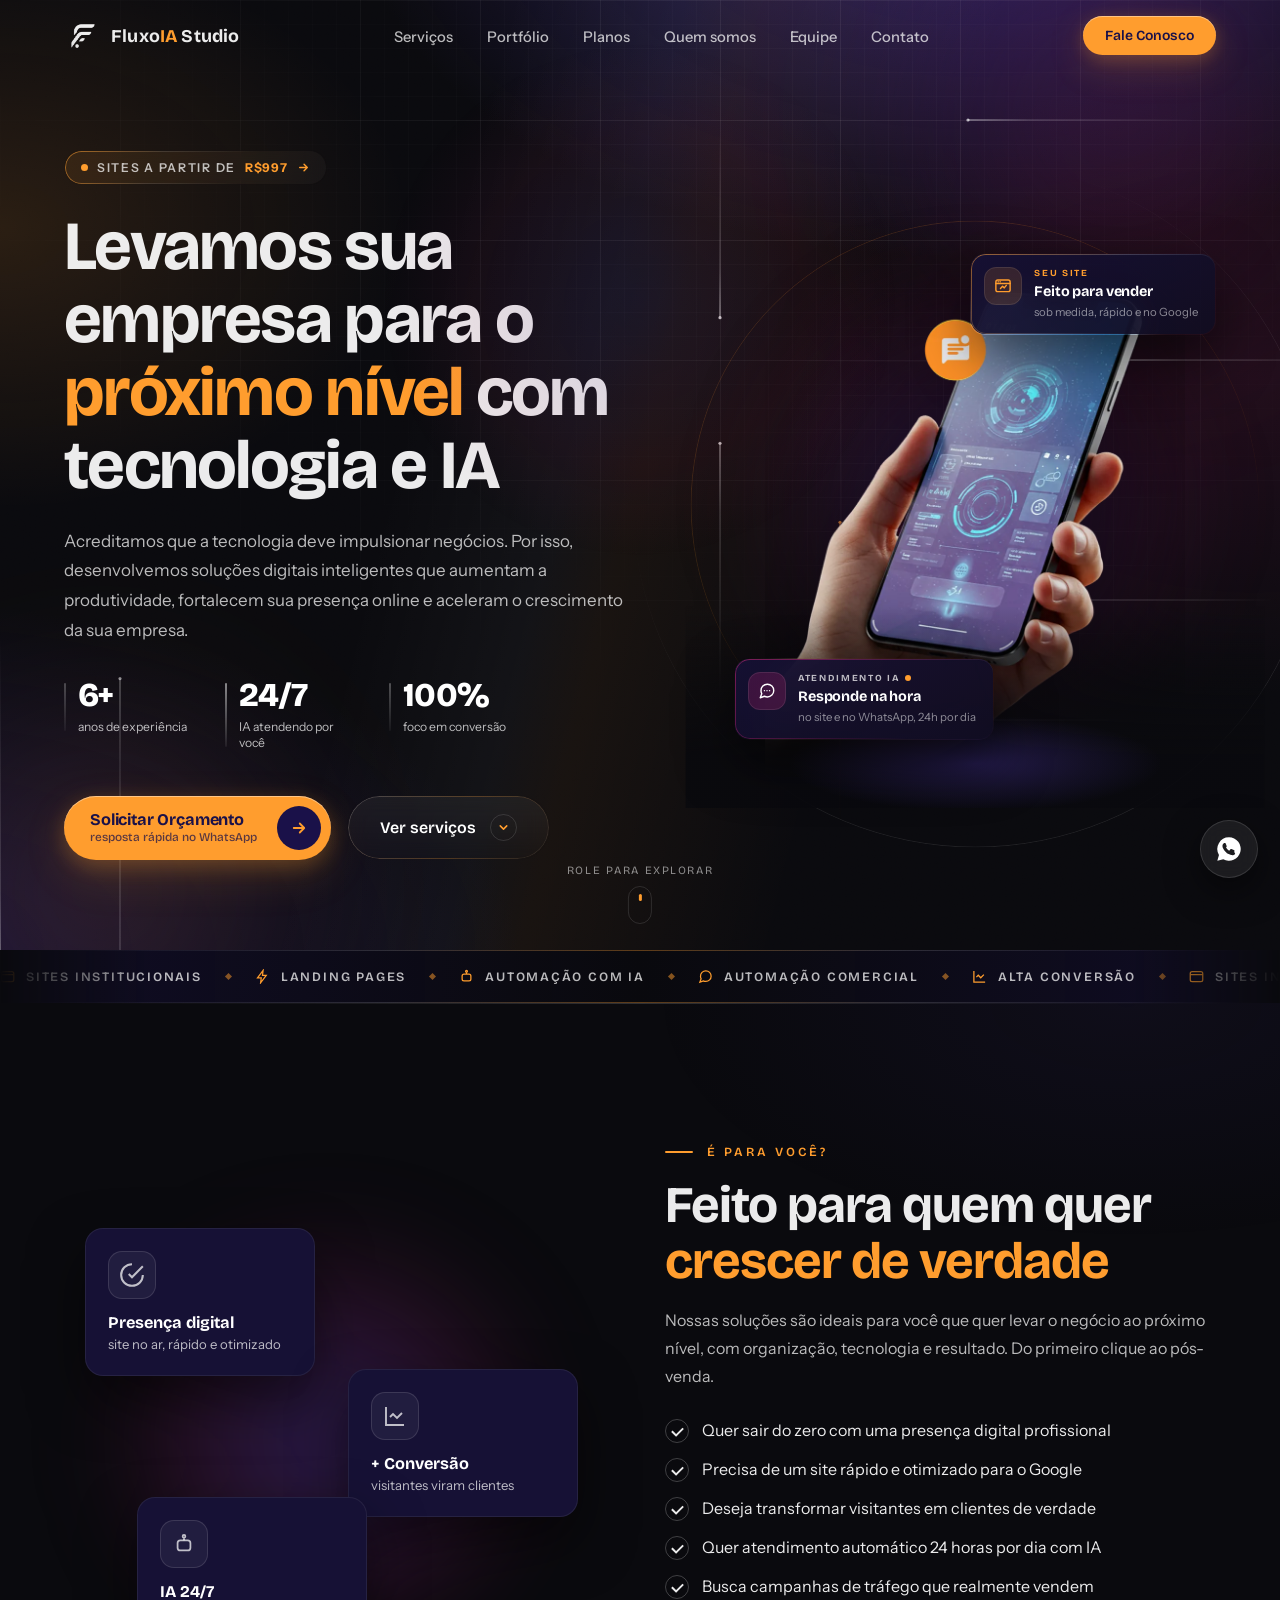
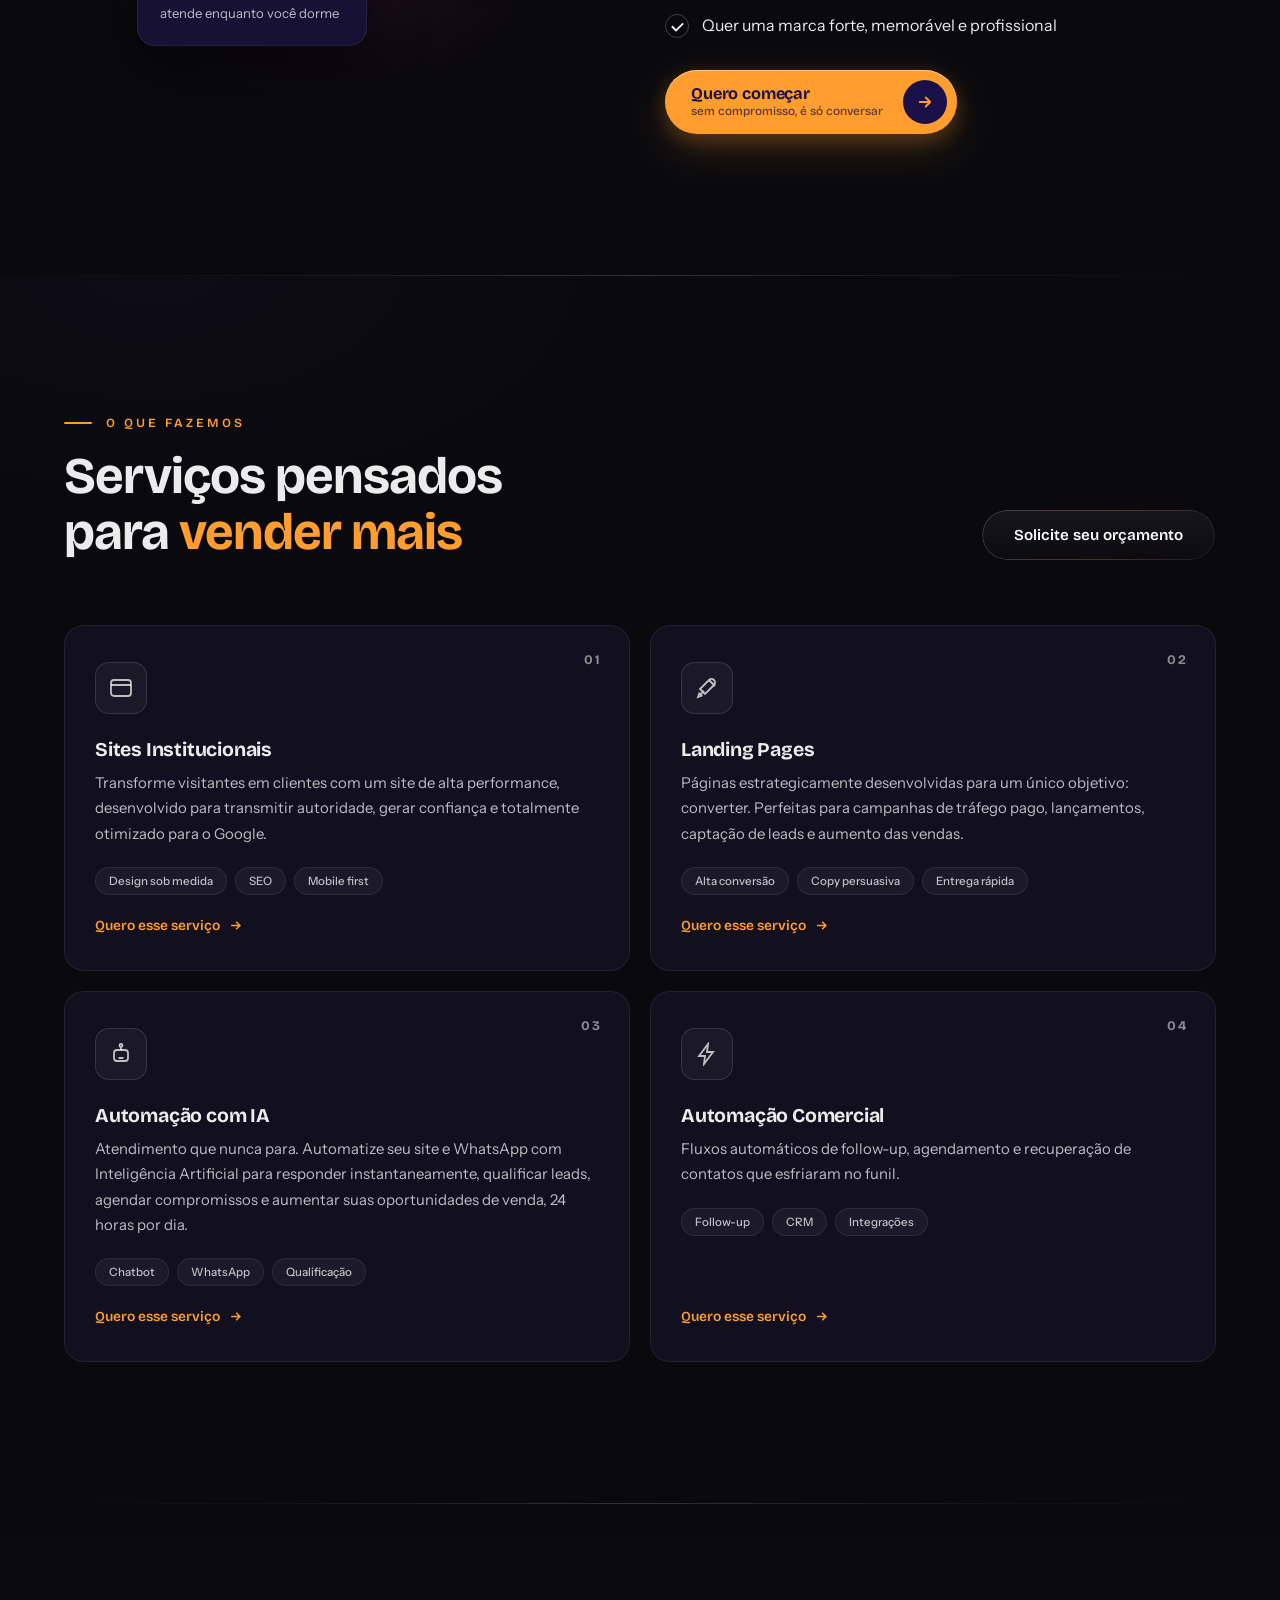
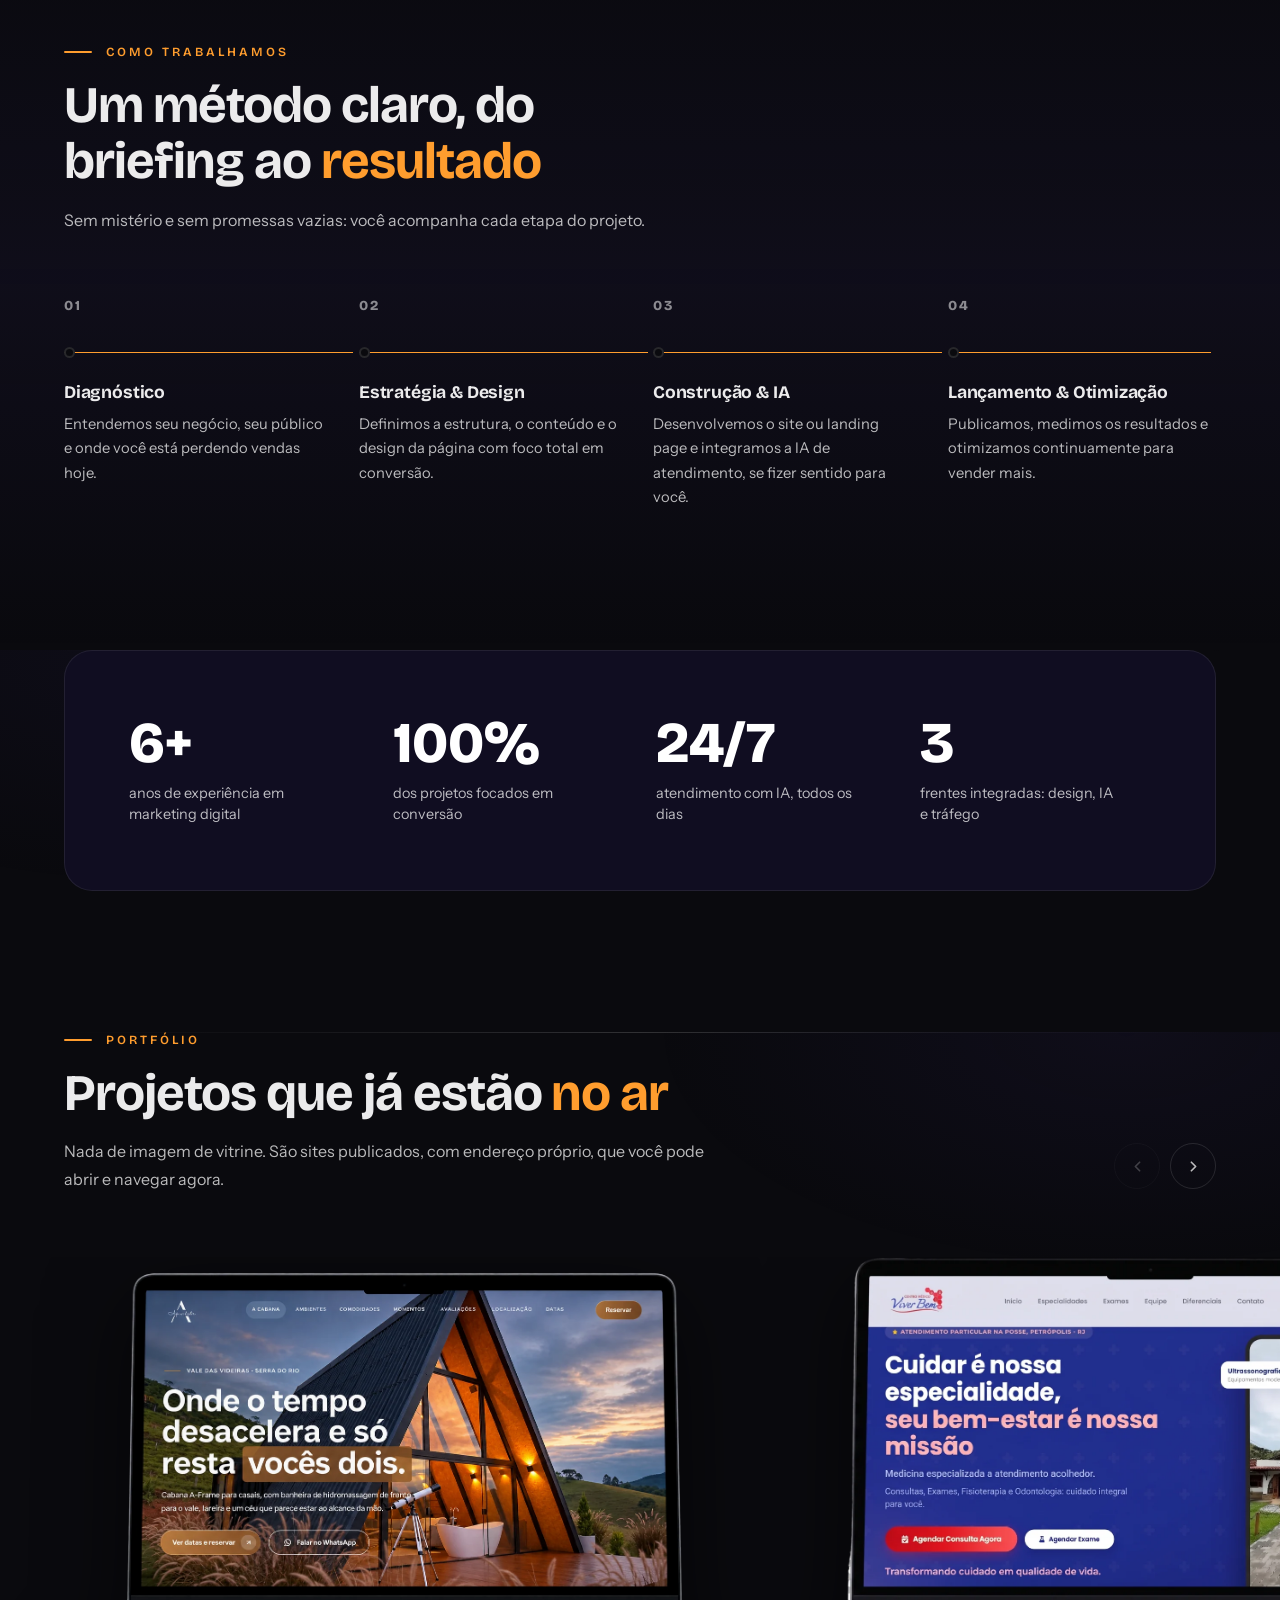
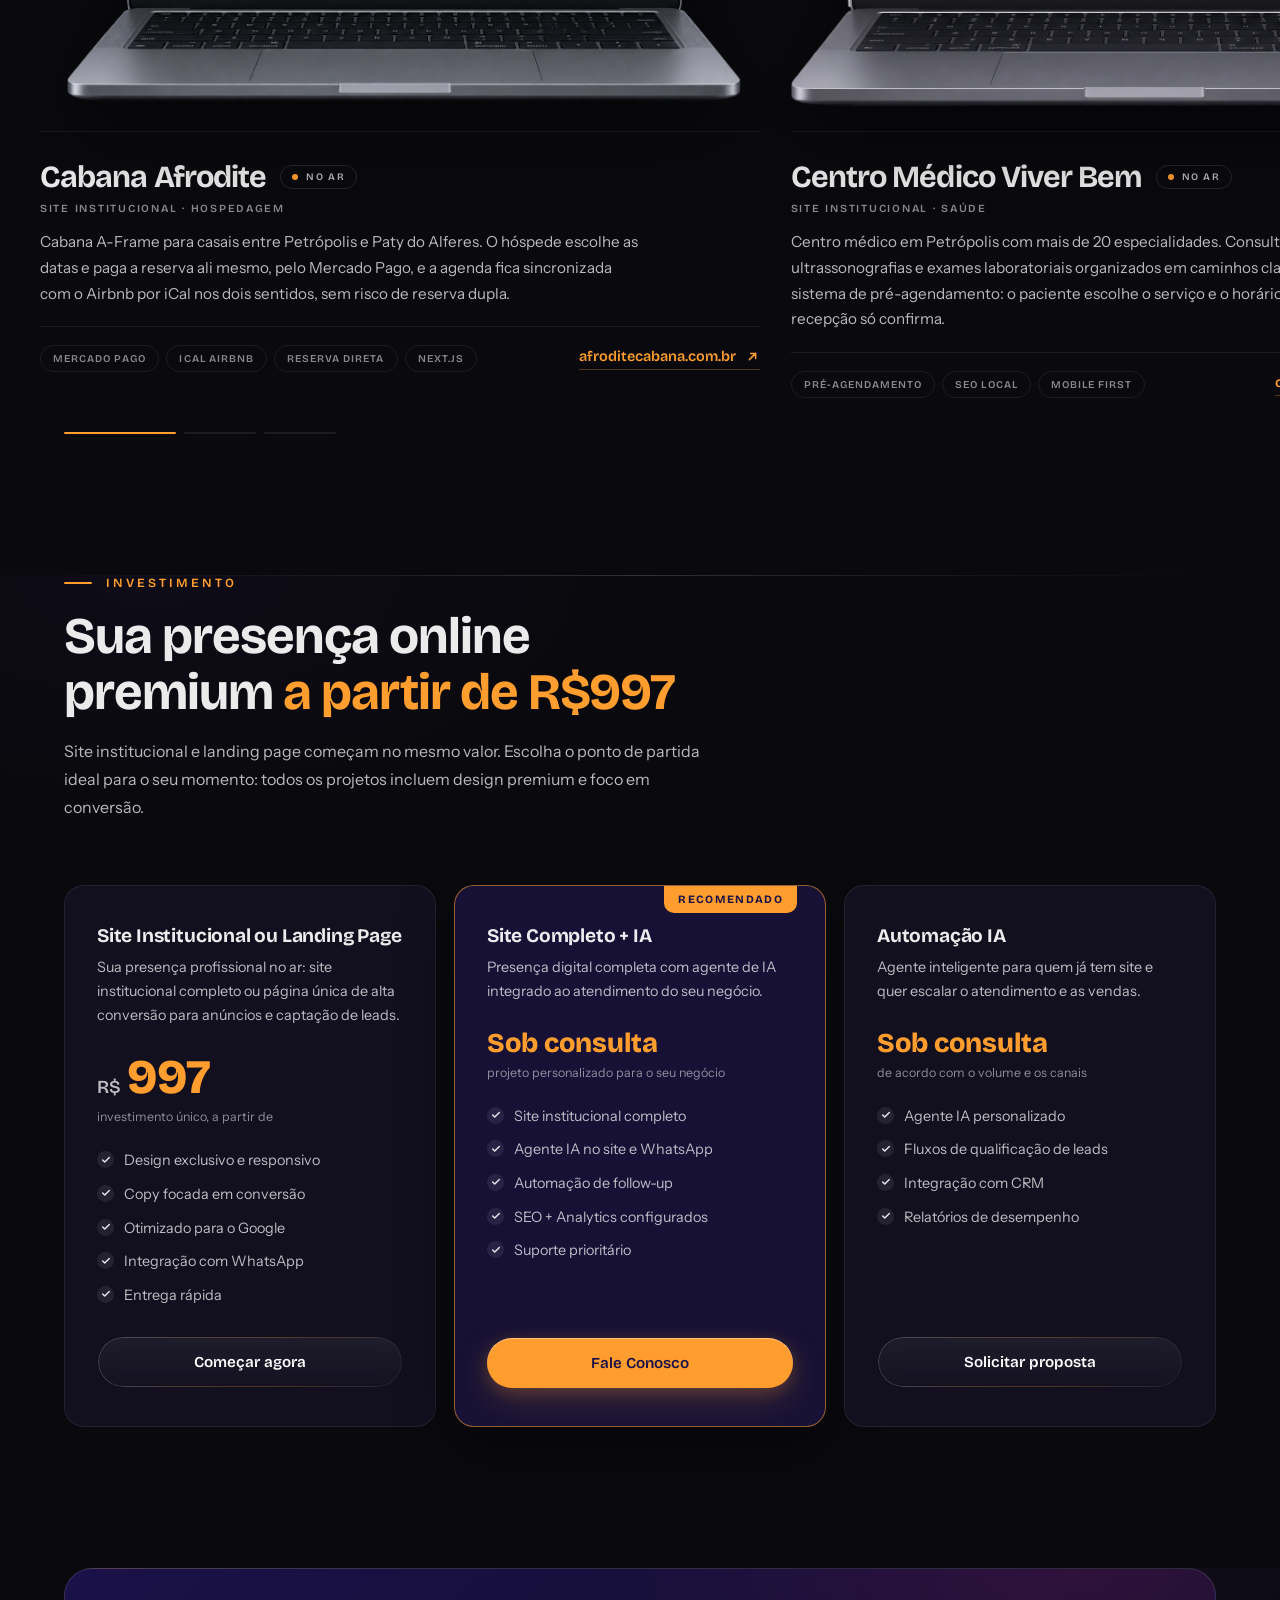
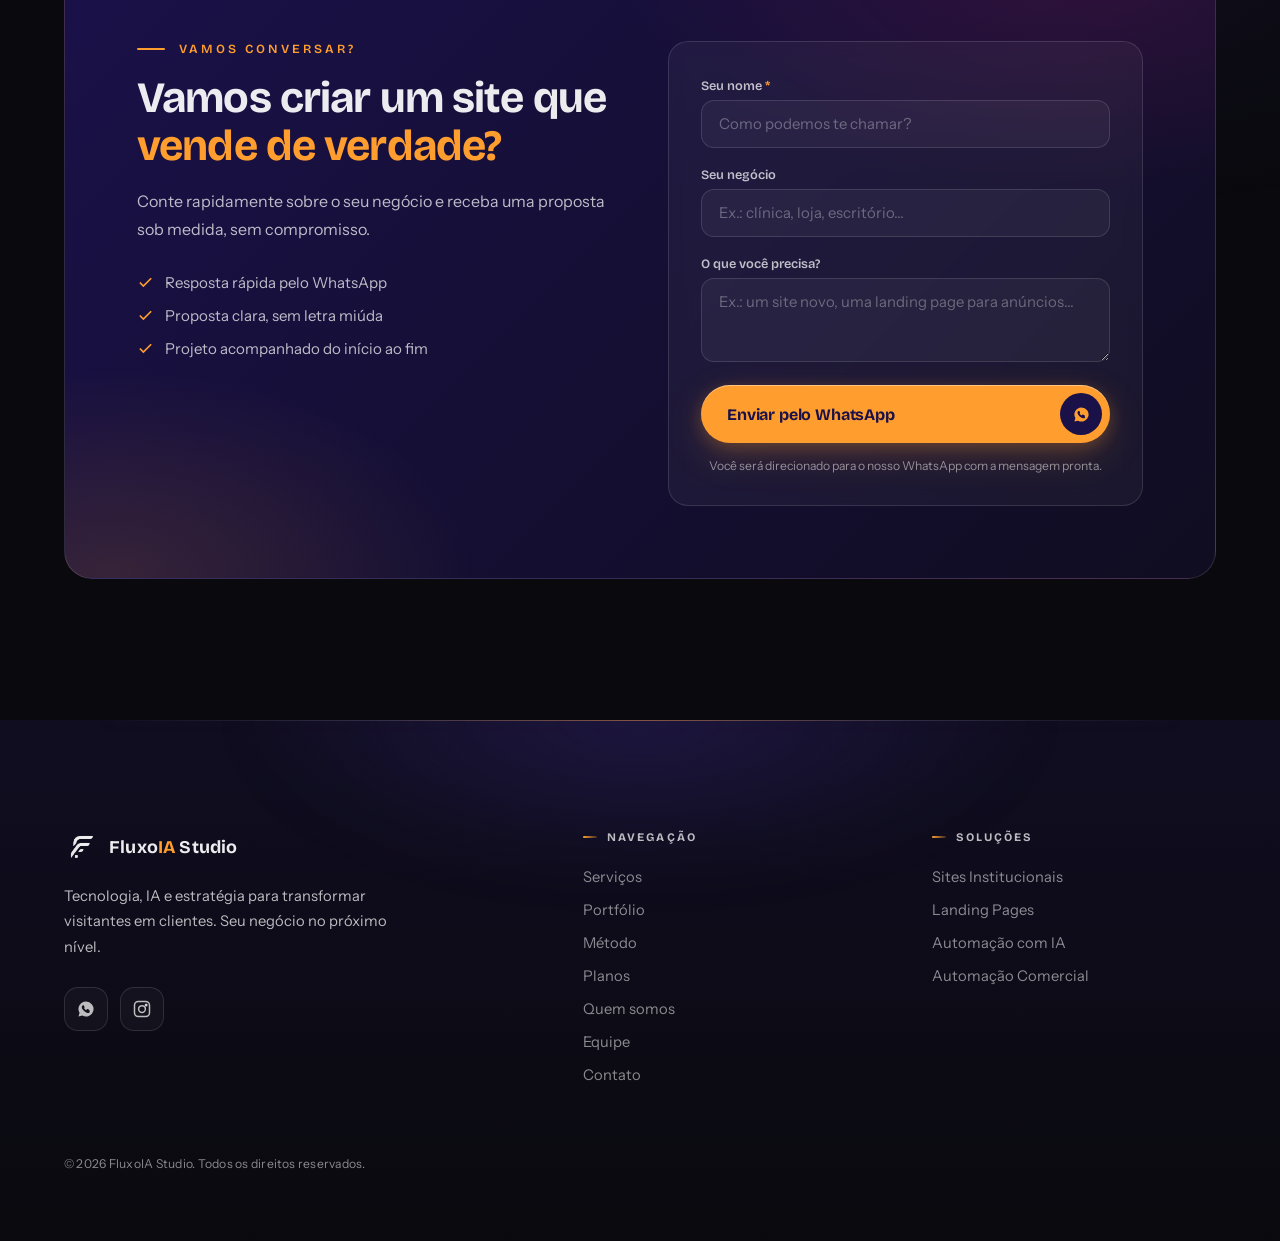
==== commit b51f0bc9: "Quesia passa a No ar e a secao de depoimentos sai do site Quesia Constancio recebe o mesmo tratament" ====
--- a/index.html
+++ b/index.html
@@ -386,20 +386,20 @@
 
 
       <article class="work">
-        <a class="work-shot" href="https://abalduinojose-cmd.github.io/quesia/" target="_blank" rel="noopener" aria-label="Abrir a prévia do site da Quesia Constâncio em uma nova aba">
+        <a class="work-shot" href="https://www.quesiaadv.com.br/" target="_blank" rel="noopener" aria-label="Abrir o site da Quesia Constâncio em uma nova aba">
           <img src="img/portfolio/quesia-adv.webp" alt="Site da advogada Quesia Constâncio aberto na tela de um notebook" loading="lazy" width="1523" height="996" draggable="false">
         </a>
         <div class="work-info">
           <div class="work-titulo">
             <h3>Quesia Constâncio</h3>
-            <span class="work-live work-live--breve"><i aria-hidden="true"></i>Em breve</span>
+            <span class="work-live"><i aria-hidden="true"></i>No ar</span>
           </div>
           <span class="work-tipo">Site institucional &middot; Advocacia</span>
           <p>Advogada em Pedro do Rio, Petrópolis, atuando em Direito Previdenciário, Imobiliário e Sucessório. Topo em vídeo, avaliações reais do Google em carrossel e sistema de pré-agendamento, para o cliente marcar a consulta sem precisar ligar.</p>
           <div class="work-rodape">
             <ul class="work-tags"><li>Pré-agendamento</li><li>Avaliações Google</li><li>SEO local</li></ul>
-            <a class="work-cta" href="https://abalduinojose-cmd.github.io/quesia/" target="_blank" rel="noopener">
-              Ver prévia
+            <a class="work-cta" href="https://www.quesiaadv.com.br/" target="_blank" rel="noopener">
+              quesiaadv.com.br
               <svg width="15" height="15" viewBox="0 0 24 24" fill="none" stroke="currentColor" stroke-width="2.4" stroke-linecap="round" stroke-linejoin="round" aria-hidden="true"><path d="M7 17 17 7M9 7h8v8"/></svg>
             </a>
           </div>
@@ -411,63 +411,6 @@
 
   <div class="container">
     <div class="work-passos reveal" id="workPassos" aria-hidden="true"><span></span><span></span><span></span></div>
-  </div>
-</section>
-
-<!-- ============ DEPOIMENTOS ============ -->
-<section id="depoimentos" class="section" style="padding-top:0">
-  <div class="container">
-    <div class="section-head reveal">
-      <div class="kicker">Depoimentos</div>
-      <h2 class="section-title">Quem já passou pelo <span class="hl">nosso fluxo</span></h2>
-    </div>
-
-    <div class="quotes-grid">
-
-      <!-- depoimento em destaque -->
-      <figure class="quote-card quote-lead reveal">
-        <span class="quote-mark" aria-hidden="true">&ldquo;</span>
-        <blockquote class="quote-text">
-          <p>A IA responde antes de eu pegar o celular. Virou meu melhor vendedor e o site novo passou a impressão de empresa grande.</p>
-        </blockquote>
-        <figcaption class="quote-author">
-          <span class="quote-avatar" aria-hidden="true">RM</span>
-          <span class="quote-id">
-            <b>Renata M.</b>
-            <span class="quote-role">E-commerce</span>
-          </span>
-        </figcaption>
-      </figure>
-
-      <!-- depoimentos secundários -->
-      <div class="quotes-aside">
-        <figure class="quote-card quote-sm reveal reveal-d1">
-          <blockquote class="quote-text">
-            <p>&ldquo;Antes eu respondia DM o dia inteiro. Agora a agenda enche sozinha pela landing page. Melhor investimento que fiz no digital.&rdquo;</p>
-          </blockquote>
-          <figcaption class="quote-author">
-            <span class="quote-avatar" aria-hidden="true">SP</span>
-            <span class="quote-id">
-              <b>Sorrisos Plax</b>
-            </span>
-          </figcaption>
-        </figure>
-
-        <figure class="quote-card quote-sm reveal reveal-d2">
-          <blockquote class="quote-text">
-            <p>&ldquo;Resposta em 30 segundos, 24 horas por dia. Mudou o jogo da nossa prospecção e o custo por lead caiu muito.&rdquo;</p>
-          </blockquote>
-          <figcaption class="quote-author">
-            <span class="quote-avatar" aria-hidden="true">AA</span>
-            <span class="quote-id">
-              <b>Alpha Assessoria</b>
-              <span class="quote-role">Contabilidade</span>
-            </span>
-          </figcaption>
-        </figure>
-      </div>
-
-    </div>
   </div>
 </section>
 
@@ -920,7 +863,7 @@
 /* ====== spotlight que segue o mouse nos cards ====== */
 (function(){
   if(!matchMedia('(pointer:fine)').matches) return;
-  document.querySelectorAll('.service-card,.price-card,.quote-card,.step').forEach(card => {
+  document.querySelectorAll('.service-card,.price-card,.step').forEach(card => {
     card.addEventListener('mousemove', e => {
       const r = card.getBoundingClientRect();
       card.style.setProperty('--mx', (e.clientX - r.left) + 'px');
--- a/styles.css
+++ b/styles.css
@@ -668,12 +668,12 @@
   transition:transform var(--dur) var(--ease-out),border-color var(--dur),box-shadow var(--dur);
 }
 /* spotlight que segue o cursor (JS define --mx/--my) */
-.service-card::before,.price-card::before,.quote-card::before,.step::before{
+.service-card::before,.price-card::before,.step::before{
   content:'';position:absolute;inset:0;opacity:0;pointer-events:none;border-radius:inherit;
   background:radial-gradient(340px circle at var(--mx,50%) var(--my,120%),rgba(255,157,46,.11),transparent 65%);
   transition:opacity var(--dur);
 }
-.service-card:hover::before,.price-card:hover::before,.quote-card:hover::before,.step:hover::before{opacity:1}
+.service-card:hover::before,.price-card:hover::before,.step:hover::before{opacity:1}
 .service-card:hover{
   transform:translateY(-6px);border-color:rgba(255,157,46,.55);
   box-shadow:0 20px 46px rgba(0,0,0,.4);
@@ -924,112 +924,6 @@
   .work-info h3{font-size:1.35rem}
 }
 
-/* ==========================================================================
-   DEPOIMENTOS
-   ========================================================================== */
-.quotes-grid{
-  display:grid;grid-template-columns:minmax(0,1.3fr) minmax(0,1fr);
-  gap:clamp(30px,4.4vw,72px);align-items:start;
-}
-.quotes-aside{display:flex;flex-direction:column;gap:clamp(26px,3vw,38px)}
-
-/* base comum aos dois formatos */
-.quote-card{
-  position:relative;display:flex;flex-direction:column;
-  transition:border-color var(--dur),background var(--dur);
-}
-/* o spotlight herdado dos cards de serviço vira luz branca (sem laranja)
-   e só existe no card em destaque, que tem painel para segurar a luz */
-.quote-lead::before{
-  background:radial-gradient(460px circle at var(--mx,50%) var(--my,50%),rgba(255,255,255,.04),transparent 62%);
-}
-.quote-sm::before{content:none}
-
-/* ---------- depoimento em destaque ---------- */
-.quote-lead{
-  background:var(--card-bg);border:1px solid var(--card-border);
-  border-radius:var(--radius-lg);
-  padding:clamp(32px,3.6vw,54px) clamp(26px,3.4vw,52px);
-  gap:0;
-}
-/* único acento de cor: fio vertical sobre a borda esquerda */
-.quote-lead::after{
-  content:'';position:absolute;left:-1px;top:clamp(28px,14%,64px);bottom:clamp(28px,14%,64px);
-  width:2px;pointer-events:none;border-radius:2px;
-  background:linear-gradient(180deg,transparent,rgba(255,157,46,.62) 24%,rgba(255,157,46,.62) 76%,transparent);
-}
-.quote-lead:hover{border-color:var(--border-strong)}
-
-/* a aspa como elemento gráfico: aparece uma única vez na seção */
-.quote-mark{
-  display:block;font-family:var(--font-display);font-weight:700;
-  font-size:clamp(3.2rem,5.4vw,4.6rem);line-height:1;height:.38em;
-  color:var(--white-12);user-select:none;
-  margin-bottom:clamp(12px,1.6vw,18px);
-}
-.quote-lead .quote-text p{
-  font-family:var(--font-display);font-weight:500;
-  font-size:clamp(1.26rem,2.1vw,1.7rem);line-height:1.38;letter-spacing:-.015em;
-  color:var(--white-90);max-width:40ch;text-wrap:pretty;
-}
-
-/* ---------- notas menores ---------- */
-.quote-sm{
-  padding-top:clamp(22px,2.4vw,28px);border-top:1px solid var(--border);
-  gap:20px;
-}
-.quote-sm .quote-text p{
-  color:var(--text-muted);font-size:.97rem;line-height:1.72;
-  transition:color var(--dur);
-}
-.quote-sm:hover{border-top-color:var(--border-strong)}
-.quote-sm:hover .quote-text p{color:var(--text)}
-
-/* ---------- autor como assinatura ---------- */
-.quote-author{display:flex;align-items:center;gap:14px;margin-top:auto}
-.quote-lead .quote-author{
-  margin-top:clamp(26px,3vw,40px);padding-top:clamp(20px,2.2vw,26px);
-  border-top:1px solid var(--border);
-}
-.quote-avatar{
-  width:40px;height:40px;border-radius:50%;flex:none;
-  background:transparent;border:1px solid var(--border-strong);color:var(--white-70);
-  display:flex;align-items:center;justify-content:center;
-  font-family:var(--font-display);font-weight:600;font-size:.72rem;letter-spacing:.06em;
-  transition:border-color var(--dur),color var(--dur);
-}
-.quote-lead .quote-avatar{width:44px;height:44px;font-size:.76rem}
-.quote-card:hover .quote-avatar{border-color:rgba(255,255,255,.28);color:var(--text)}
-.quote-id{display:flex;flex-direction:column;gap:3px;min-width:0}
-.quote-author b{
-  font-family:var(--font-display);font-weight:600;font-size:.92rem;
-  letter-spacing:-.005em;color:var(--text);
-}
-.quote-role{
-  font-family:var(--font-display);font-weight:500;font-size:.68rem;
-  letter-spacing:.14em;text-transform:uppercase;color:var(--white-70);
-}
-
-/* estrelas: fora do markup novo, mantidas caso o dono queira voltar.
-   Versão contida, sem laranja. */
-.stars{
-  display:inline-flex;gap:5px;font-size:.74rem;letter-spacing:.24em;
-  color:var(--white-50);
-}
-
-@media (max-width:1024px){
-  .quotes-grid{grid-template-columns:1fr;gap:clamp(30px,4vw,46px)}
-  .quotes-aside{display:grid;grid-template-columns:1fr 1fr;gap:clamp(22px,3vw,34px)}
-}
-@media (max-width:700px){
-  .quotes-grid{gap:26px}
-  .quotes-aside{grid-template-columns:1fr;gap:24px}
-  .quote-lead{padding:28px 22px;border-radius:var(--radius)}
-  .quote-lead::after{top:22px;bottom:22px}
-  .quote-mark{font-size:2.9rem}
-  .quote-lead .quote-text p{font-size:1.14rem;line-height:1.42;max-width:none}
-  .quote-sm .quote-text p{font-size:.95rem}
-}
 /* ==========================================================================
    PORTFÓLIO
    ========================================================================== */
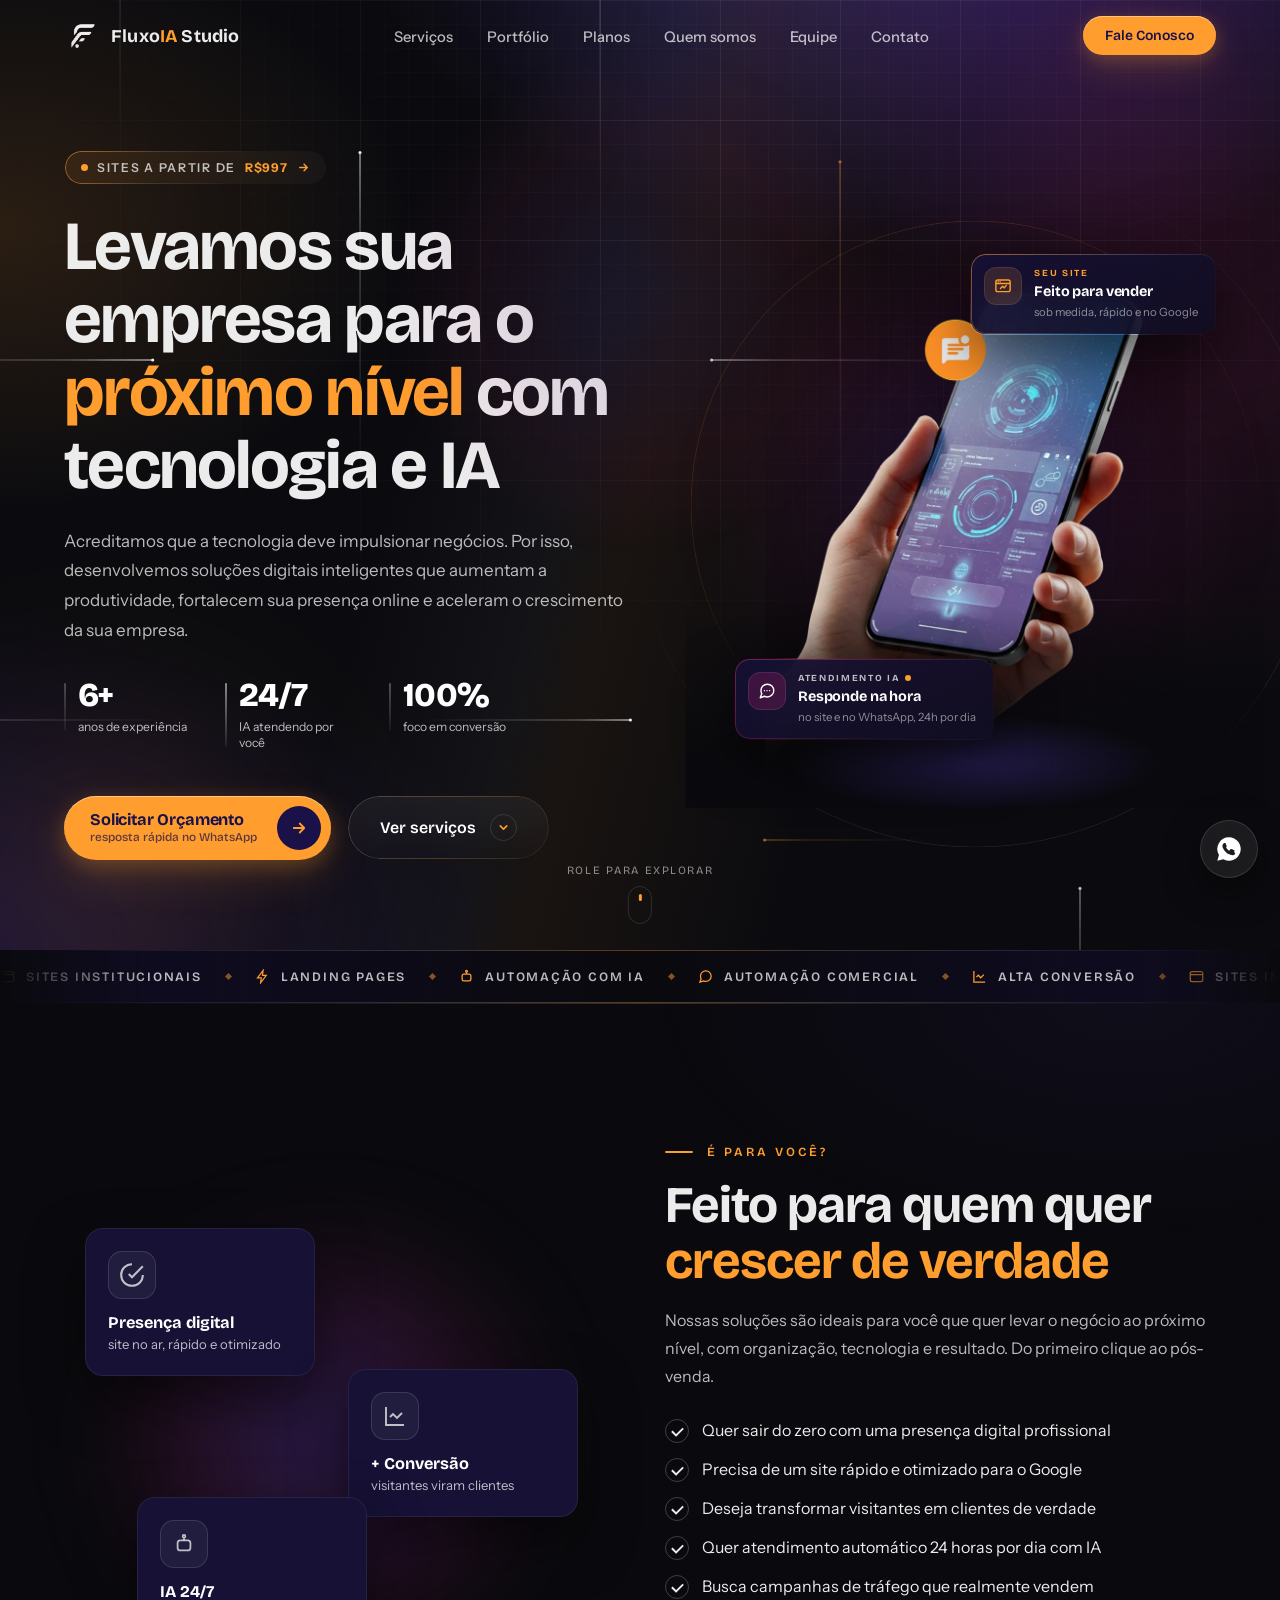
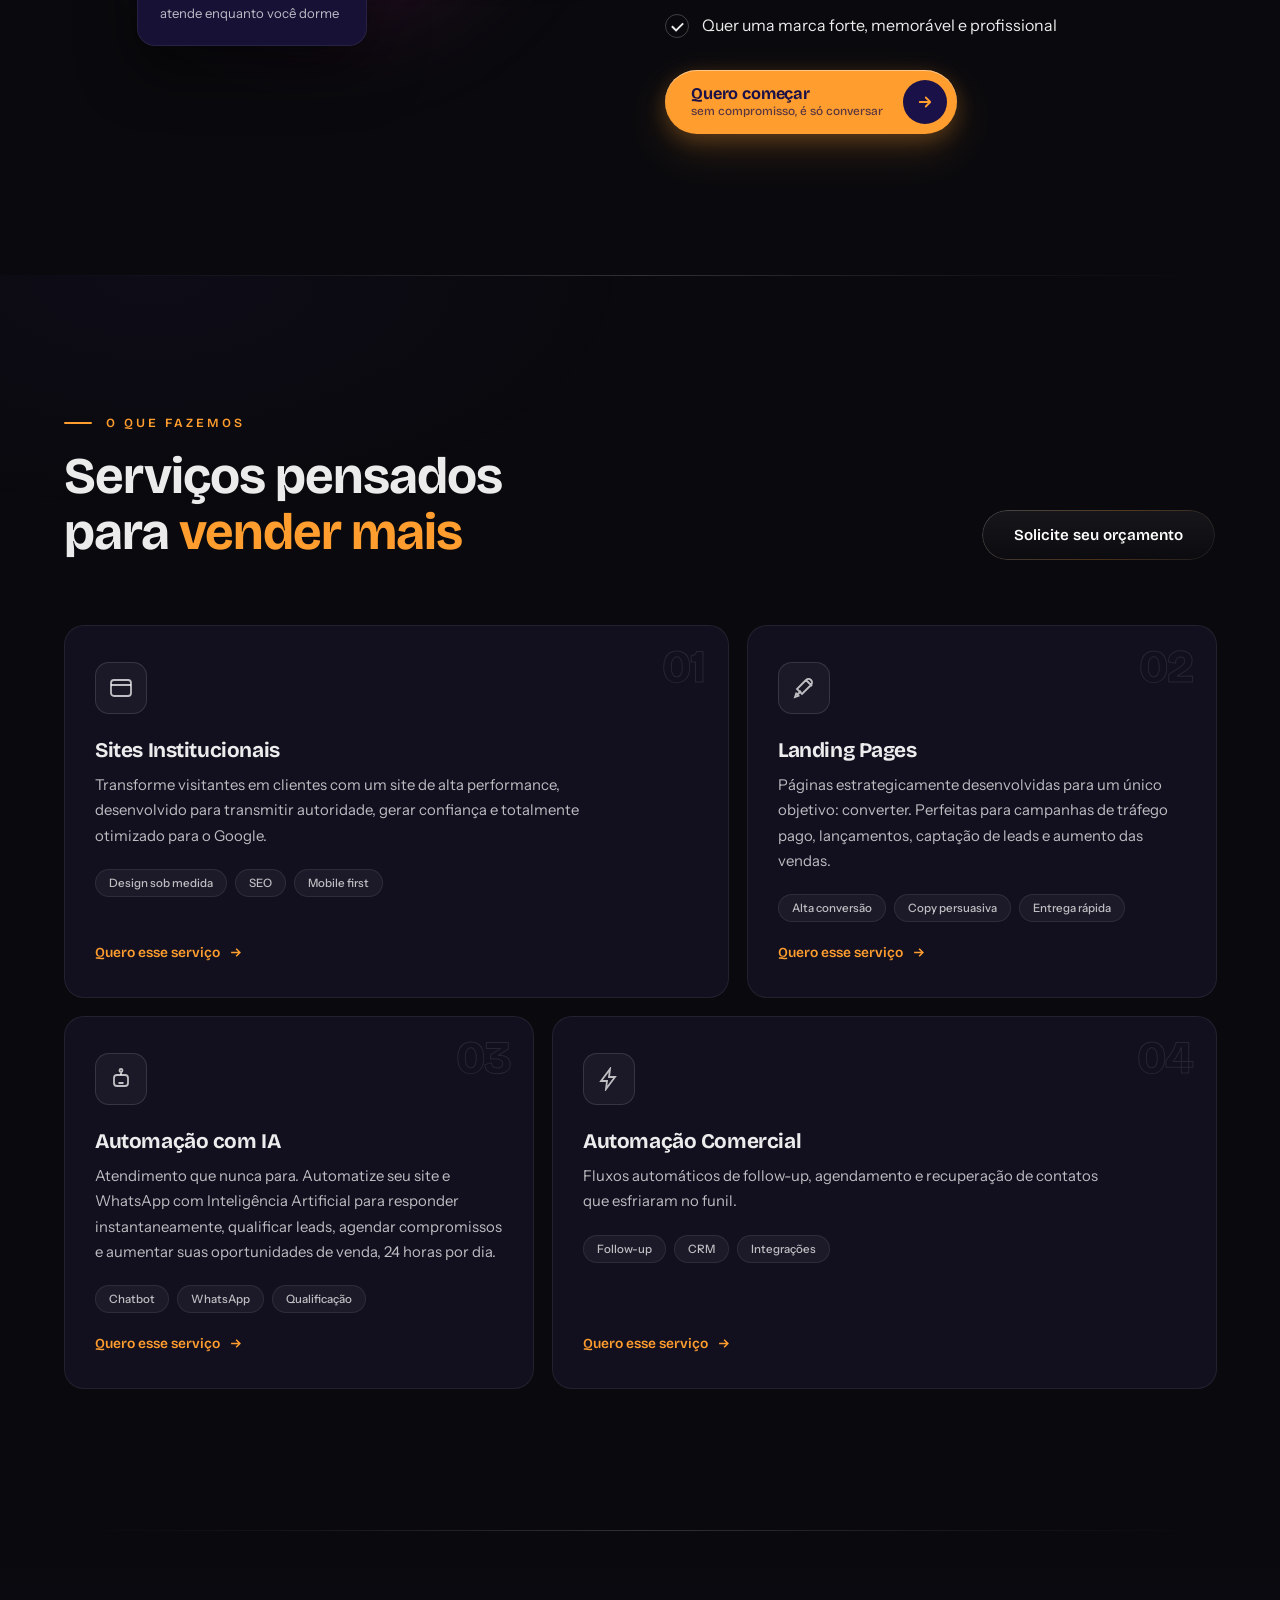
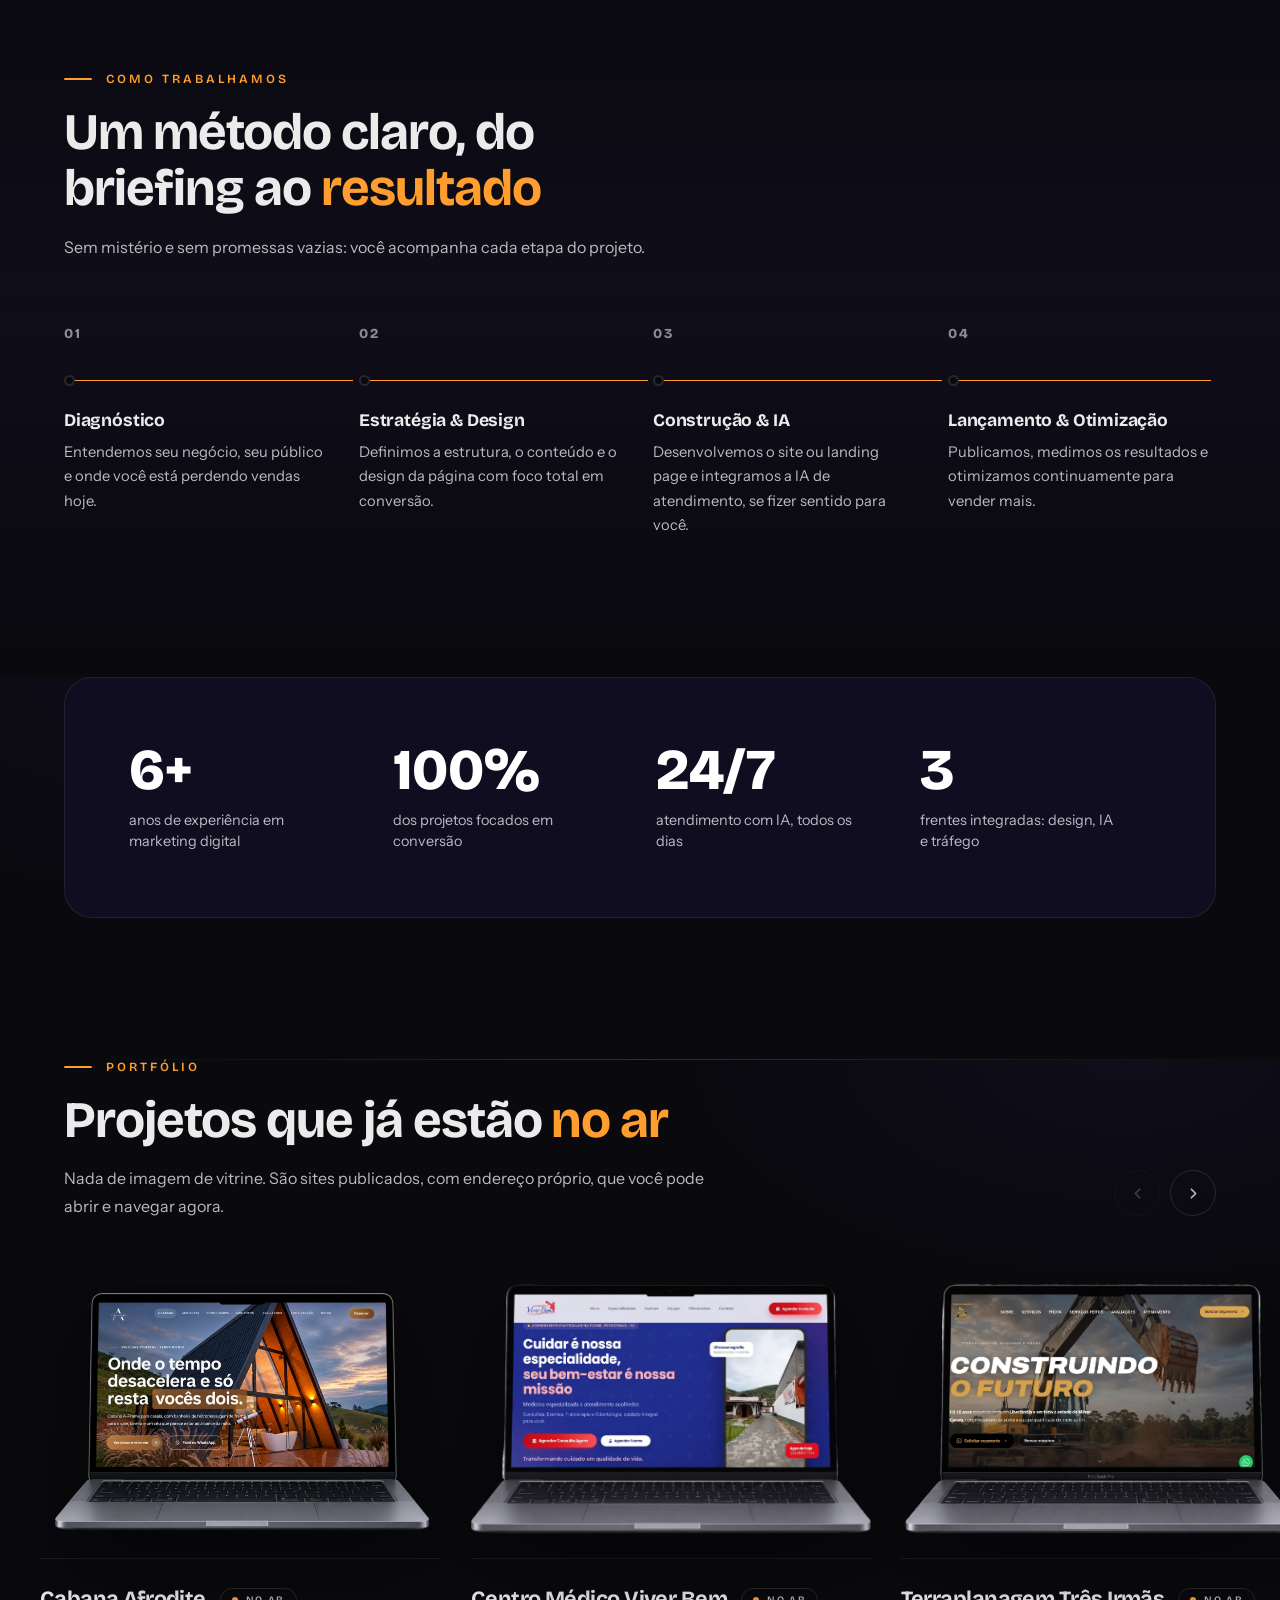
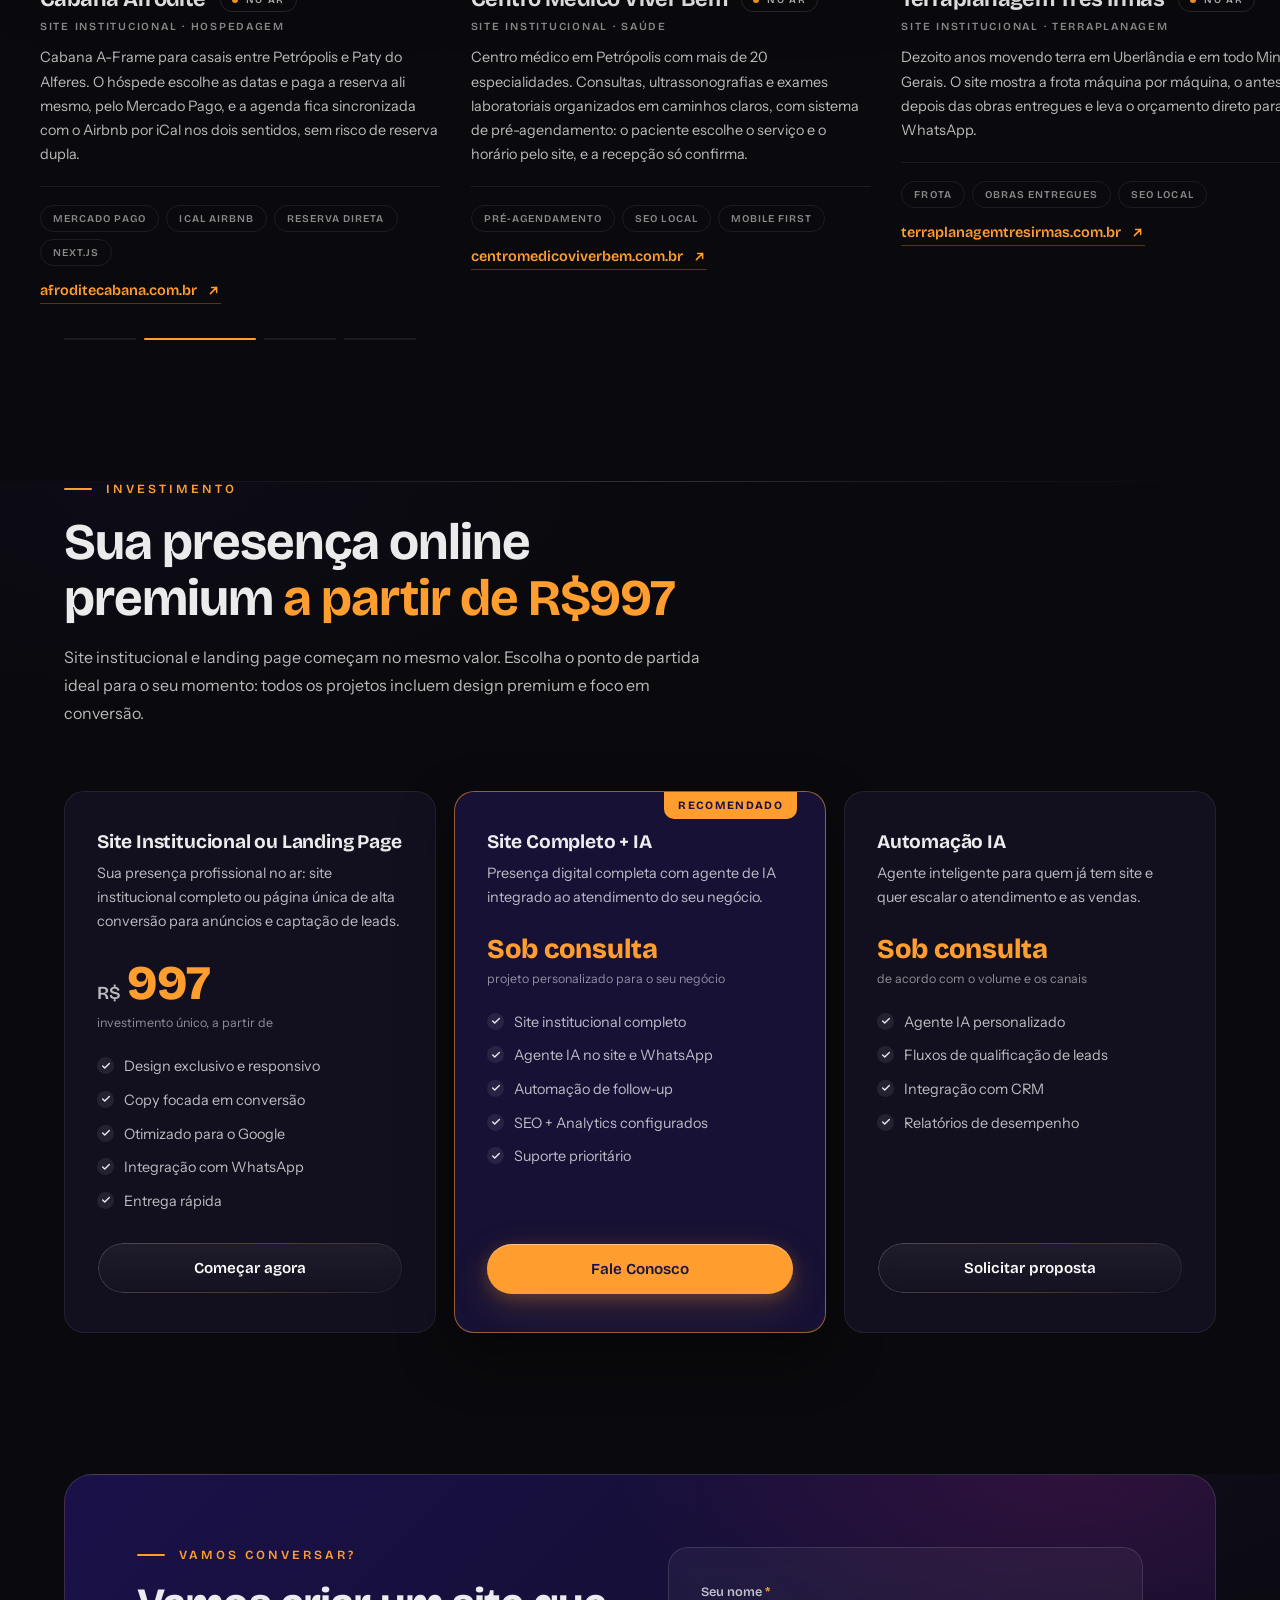
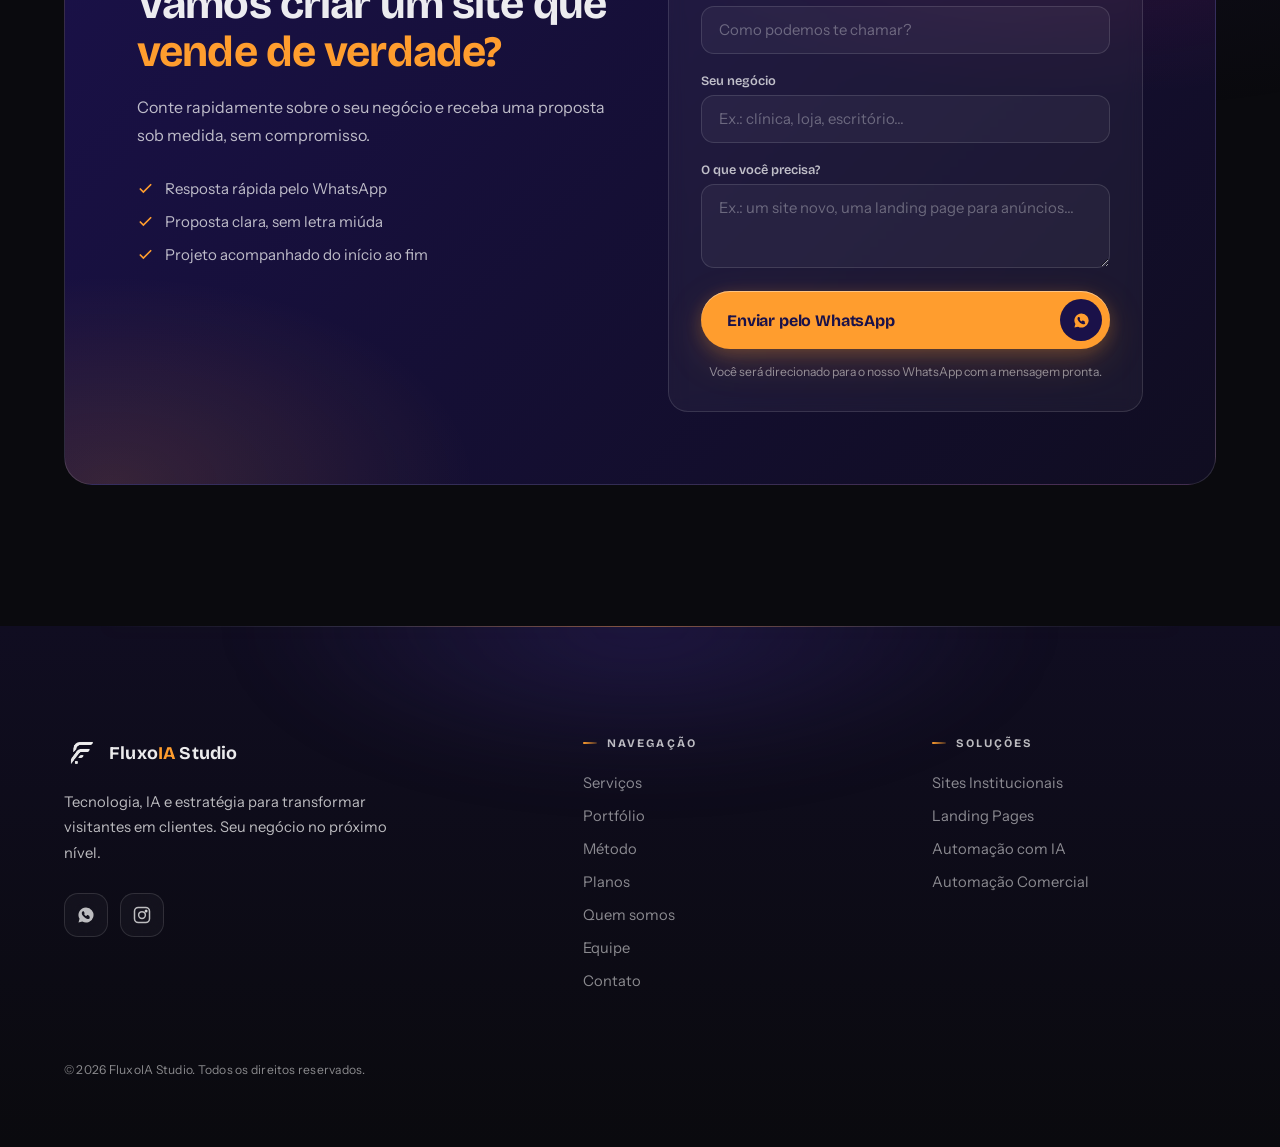
==== commit dfe25f8d: "Adiciona Terraplanagem Tres Irmas e joga a Quesia para o fim Quarto projeto do portfolio: terraplana" ====
--- a/index.html
+++ b/index.html
@@ -386,6 +386,27 @@
 
 
       <article class="work">
+        <a class="work-shot" href="https://www.terraplanagemtresirmas.com.br/" target="_blank" rel="noopener" aria-label="Abrir o site da Terraplanagem Três Irmãs em uma nova aba">
+          <img src="img/portfolio/tres-irmas.webp" alt="Site da Terraplanagem Três Irmãs aberto na tela de um notebook" loading="lazy" width="1955" height="1242" draggable="false">
+        </a>
+        <div class="work-info">
+          <div class="work-titulo">
+            <h3>Terraplanagem Três Irmãs</h3>
+            <span class="work-live"><i aria-hidden="true"></i>No ar</span>
+          </div>
+          <span class="work-tipo">Site institucional &middot; Terraplanagem</span>
+          <p>Dezoito anos movendo terra em Uberlândia e em todo Minas Gerais. O site mostra a frota máquina por máquina, o antes e depois das obras entregues e leva o orçamento direto para o WhatsApp.</p>
+          <div class="work-rodape">
+            <ul class="work-tags"><li>Frota</li><li>Obras entregues</li><li>SEO local</li></ul>
+            <a class="work-cta" href="https://www.terraplanagemtresirmas.com.br/" target="_blank" rel="noopener">
+              terraplanagemtresirmas.com.br
+              <svg width="15" height="15" viewBox="0 0 24 24" fill="none" stroke="currentColor" stroke-width="2.4" stroke-linecap="round" stroke-linejoin="round" aria-hidden="true"><path d="M7 17 17 7M9 7h8v8"/></svg>
+            </a>
+          </div>
+        </div>
+      </article>
+
+      <article class="work">
         <a class="work-shot" href="https://www.quesiaadv.com.br/" target="_blank" rel="noopener" aria-label="Abrir o site da Quesia Constâncio em uma nova aba">
           <img src="img/portfolio/quesia-adv.webp" alt="Site da advogada Quesia Constâncio aberto na tela de um notebook" loading="lazy" width="1523" height="996" draggable="false">
         </a>
@@ -405,12 +426,11 @@
           </div>
         </div>
       </article>
-
     </div>
   </div>
 
   <div class="container">
-    <div class="work-passos reveal" id="workPassos" aria-hidden="true"><span></span><span></span><span></span></div>
+    <div class="work-passos reveal" id="workPassos" aria-hidden="true"><span></span><span></span><span></span><span></span></div>
   </div>
 </section>
 
--- a/styles.css
+++ b/styles.css
@@ -660,7 +660,12 @@
 /* ==========================================================================
    SERVIÇOS
    ========================================================================== */
-.services-grid{display:grid;grid-template-columns:repeat(2,1fr);gap:20px}
+/* bento: as duas frentes principais ganham mais largura, alternando o lado */
+.services-grid{display:grid;grid-template-columns:repeat(12,1fr);gap:18px}
+.service-card:nth-child(1){grid-column:span 7}
+.service-card:nth-child(2){grid-column:span 5}
+.service-card:nth-child(3){grid-column:span 5}
+.service-card:nth-child(4){grid-column:span 7}
 .service-card{
   position:relative;display:flex;flex-direction:column;background:var(--card-bg);
   border:1px solid var(--card-border);
@@ -686,11 +691,15 @@
 }
 .service-card:hover .service-icon{background:rgba(255,157,46,.12);border-color:rgba(255,157,46,.34);color:var(--orange-500)}
 .service-num{
-  position:absolute;top:26px;right:28px;font-family:var(--font-display);font-weight:700;
-  font-size:.82rem;letter-spacing:.1em;color:var(--text-faint);
-}
-.service-card h3{font-size:1.22rem;margin-bottom:10px;letter-spacing:-.01em}
-.service-card p{color:var(--text-muted);font-size:.93rem;line-height:1.7}
+  position:absolute;top:18px;right:22px;line-height:1;pointer-events:none;
+  font-family:var(--font-display);font-weight:800;
+  font-size:clamp(2.4rem,3.6vw,3.4rem);letter-spacing:-.02em;
+  color:transparent;-webkit-text-stroke:1px rgba(255,255,255,.09);
+  transition:-webkit-text-stroke-color var(--dur);
+}
+.service-card:hover .service-num{-webkit-text-stroke-color:rgba(255,157,46,.35)}
+.service-card h3{font-size:1.3rem;margin-bottom:10px;letter-spacing:-.02em}
+.service-card p{color:var(--text-muted);font-size:.93rem;line-height:1.7;max-width:54ch}
 .service-tags{display:flex;flex-wrap:wrap;gap:8px;margin-top:20px}
 .service-tags span{
   font-size:.72rem;font-weight:500;color:var(--text-muted);
@@ -808,7 +817,7 @@
   padding:0 max(24px,calc((100vw - 1200px)/2));
 }
 .work{
-  flex:none;width:min(720px,82vw);
+  flex:none;width:min(400px,35vw);
   /* start, não center: o primeiro card alinha com o container e o trilho
      não re-encaixa sozinho quando as imagens terminam de carregar */
   scroll-snap-align:start;
@@ -861,13 +870,13 @@
 }
 /* a ficha, embaixo da tela: nome grande e um rodapé com etiquetas e endereço */
 .work-info{padding-top:clamp(20px,2.4vw,28px);margin-top:clamp(16px,2vw,24px);border-top:1px solid var(--border)}
-.work-info h3{font-size:clamp(1.45rem,2.4vw,2rem);letter-spacing:-.03em;line-height:1.1}
+.work-info h3{font-size:clamp(1.2rem,1.7vw,1.45rem);letter-spacing:-.025em;line-height:1.15}
 .work-tipo{
   display:block;margin-top:8px;
   font-family:var(--font-display);font-weight:600;font-size:.68rem;
   letter-spacing:.16em;text-transform:uppercase;color:var(--white-50);
 }
-.work-info p{margin-top:14px;color:var(--text-muted);line-height:1.7;font-size:.95rem;max-width:60ch}
+.work-info p{margin-top:12px;color:var(--text-muted);line-height:1.68;font-size:.9rem;max-width:60ch}
 .work-rodape{
   display:flex;align-items:center;justify-content:space-between;gap:16px;flex-wrap:wrap;
   margin-top:20px;padding-top:18px;border-top:1px solid var(--border);
@@ -915,12 +924,12 @@
   .work-head{flex-direction:column;align-items:flex-start;gap:18px}
   .work-ctrl{display:none}
   .work-dica{display:inline-flex}
-  .work{width:min(560px,78vw)}
+  .work{width:min(460px,72vw)}
   .work-rodape{flex-direction:column;align-items:flex-start;gap:14px}
   .work-info p{max-width:none}
 }
 @media (max-width:560px){
-  .work{width:82vw}
+  .work{width:74vw}
   .work-info h3{font-size:1.35rem}
 }
 
@@ -1611,7 +1620,7 @@
    RESPONSIVO
    ========================================================================== */
 @media (max-width:1024px){
-  .services-grid{grid-template-columns:1fr 1fr}
+  .services-grid .service-card{grid-column:span 6}
   .steps,.numbers{grid-template-columns:1fr 1fr}
   .pricing-grid{grid-template-columns:1fr;max-width:520px;margin:0 auto}
   .footer-grid{grid-template-columns:1fr 1fr;row-gap:44px}
@@ -1641,7 +1650,8 @@
   header.menu-open .hamburger span:nth-child(2){opacity:0}
   header.menu-open .hamburger span:nth-child(3){transform:translateY(-7px) rotate(-45deg)}
   .header-cta{display:none}
-  .services-grid,.steps,.numbers,.stats-grid,.pricing-grid{grid-template-columns:1fr}
+  .steps,.numbers,.stats-grid,.pricing-grid{grid-template-columns:1fr}
+  .services-grid .service-card{grid-column:1/-1}
   .footer-grid{grid-template-columns:1fr;gap:38px}
   /* ---- espaçamento compacto no mobile ---- */
   .section{padding:56px 0}
